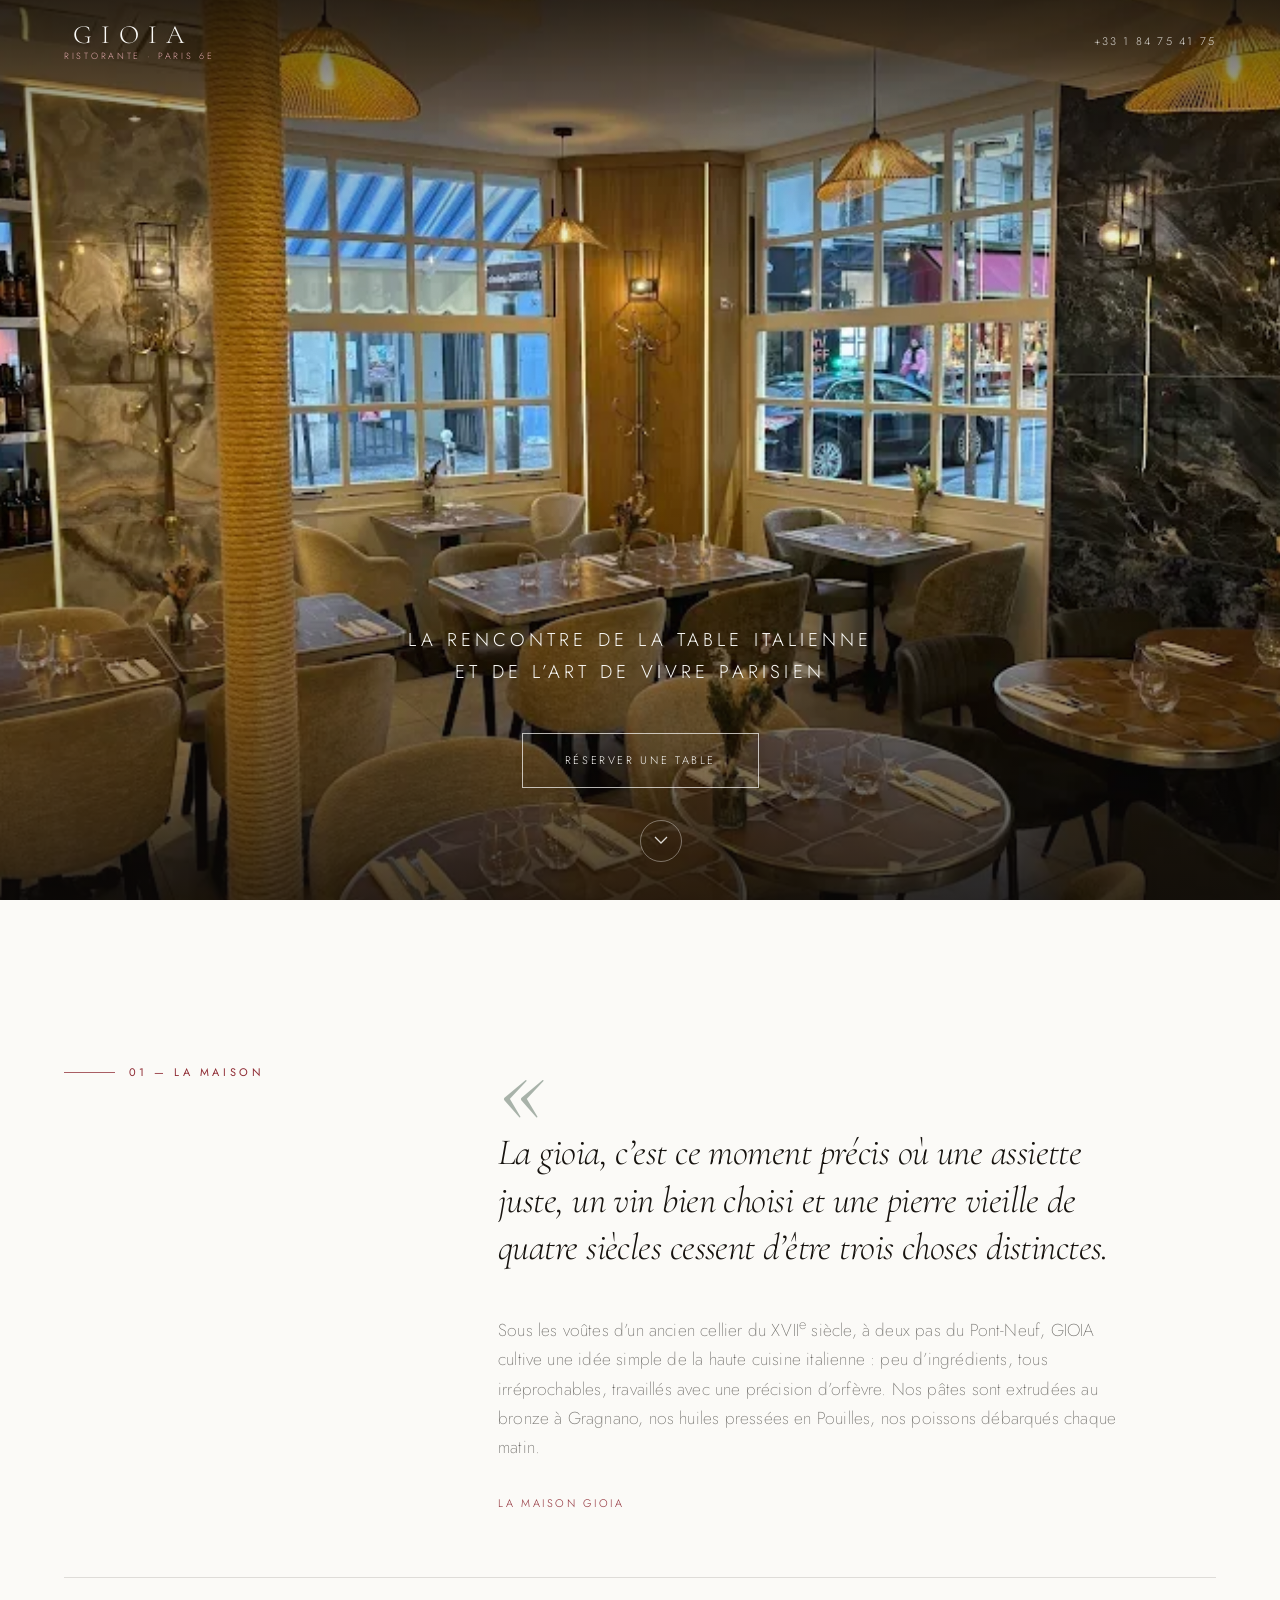
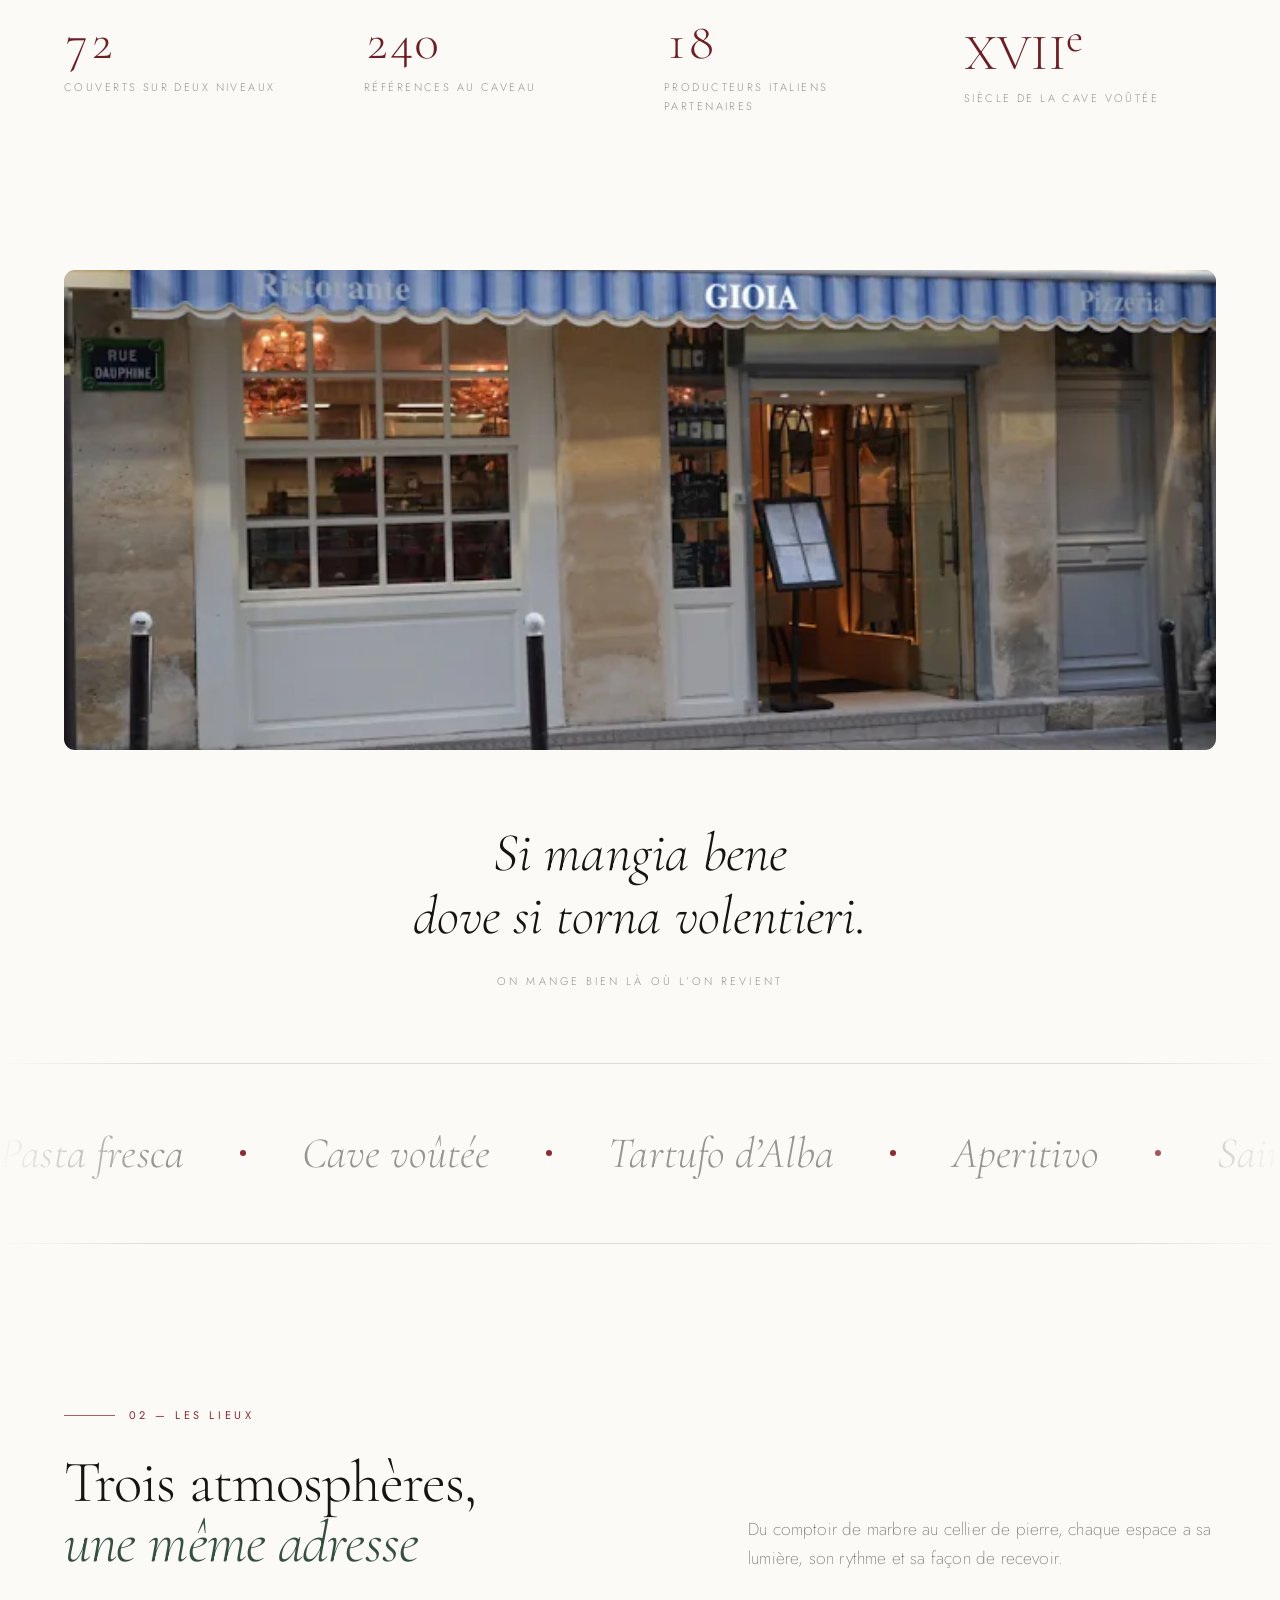
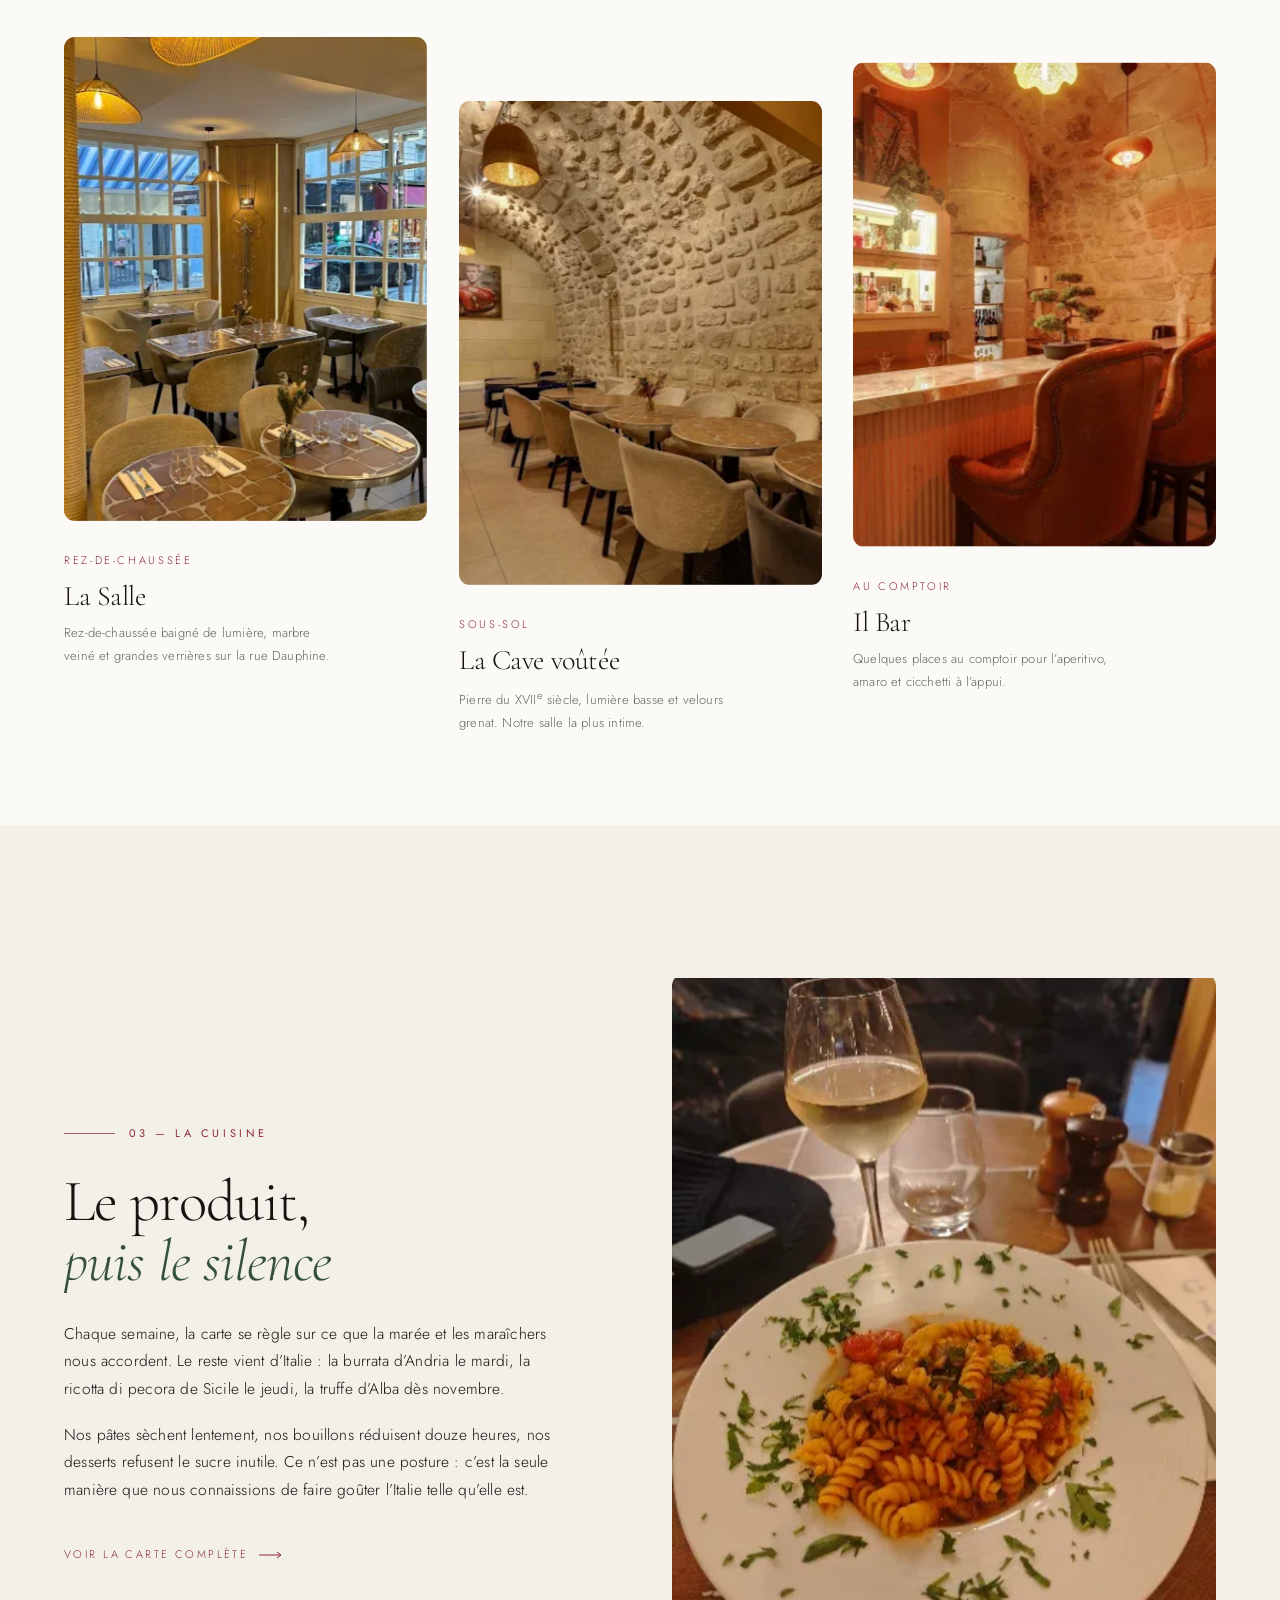
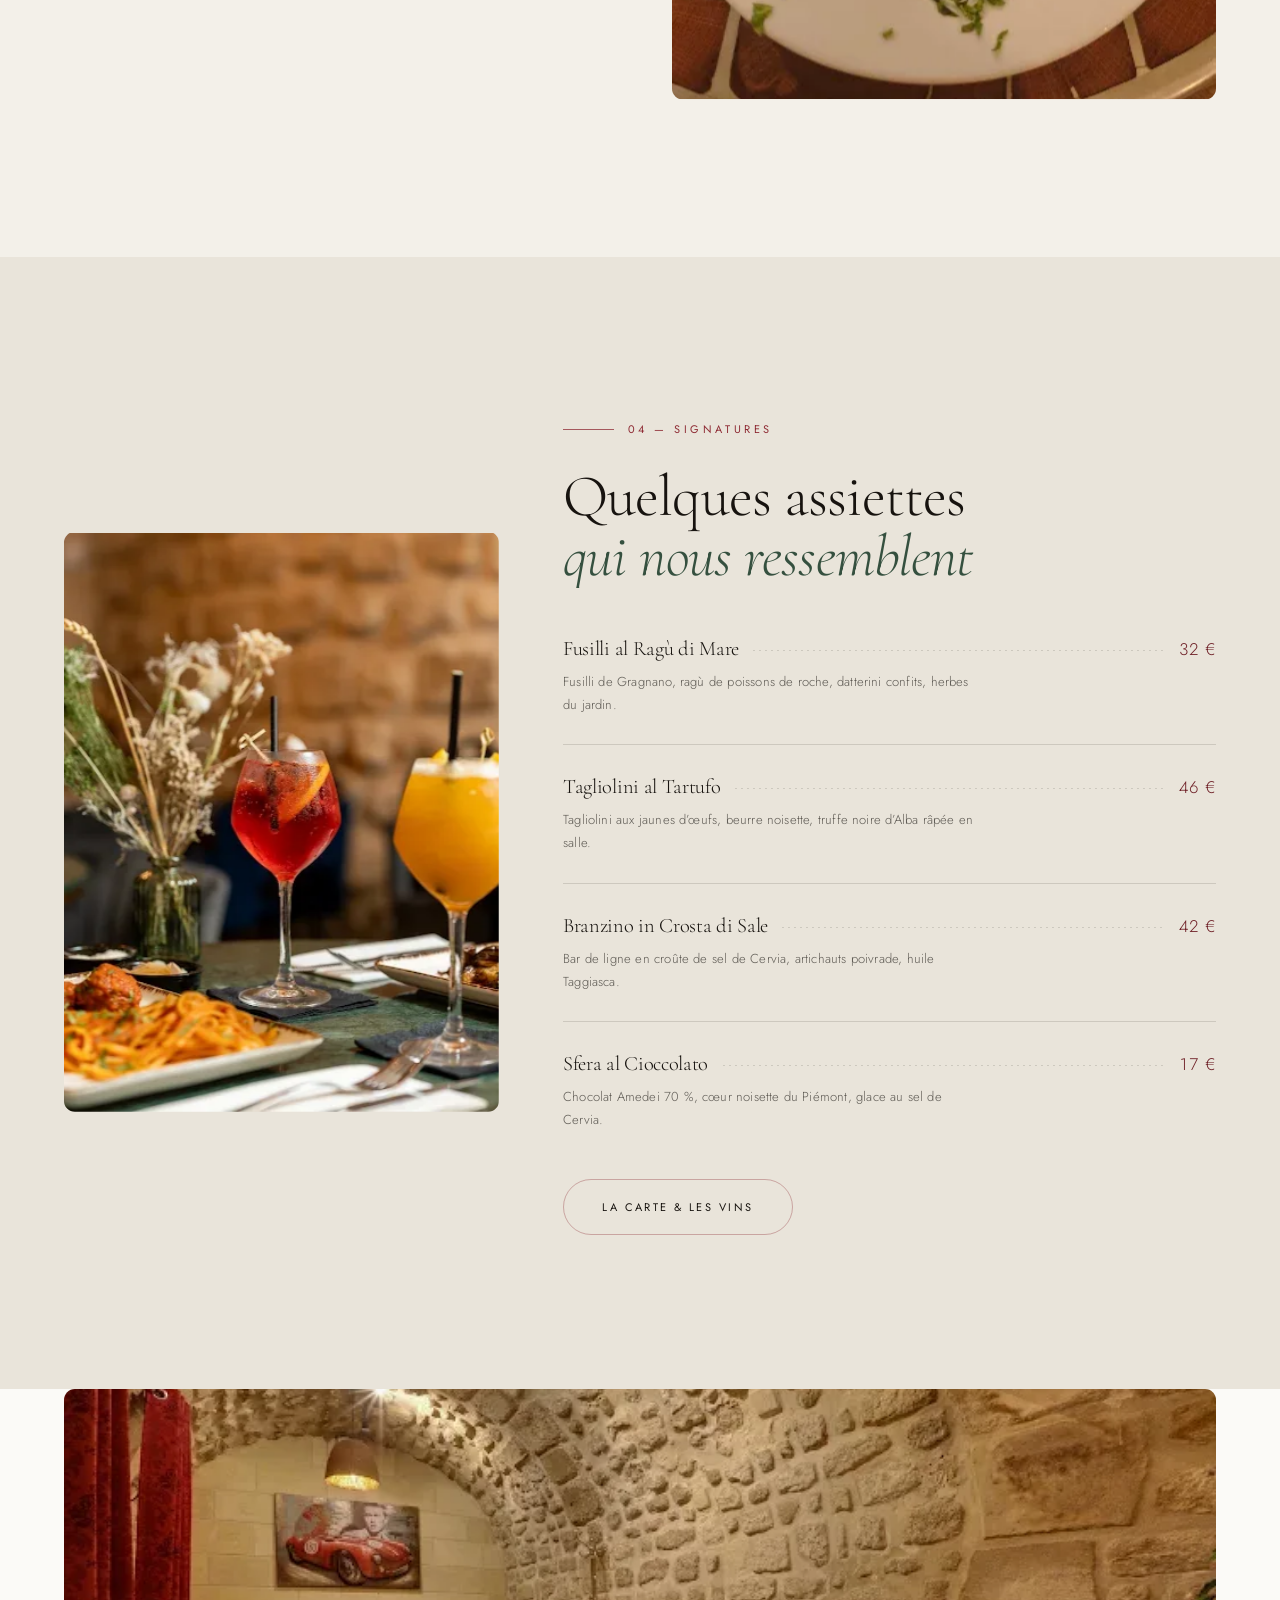
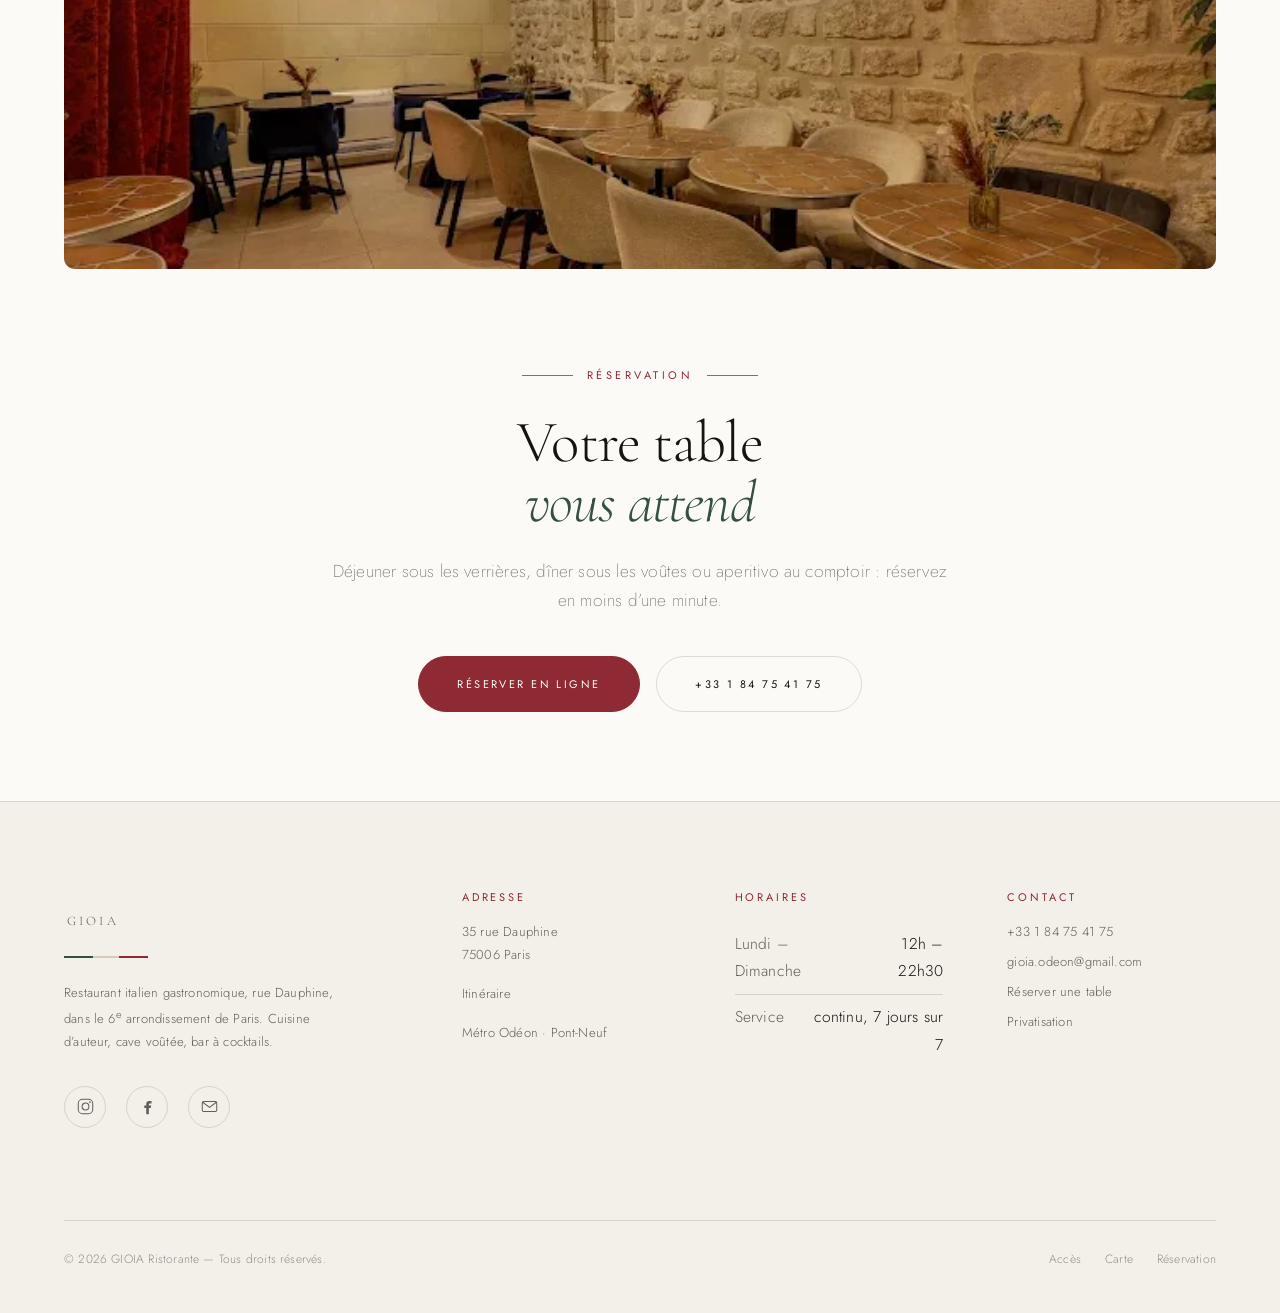
==== site/index.html @ cd2182f9 "Refait le hero de l'accueil sur le modèle de Kinugawa Écran d'accueil plein écran, réduit à quatre é" ====
<!DOCTYPE html>
<html lang="fr">
<head>
<meta charset="utf-8">
<meta name="viewport" content="width=device-width, initial-scale=1">
<title>GIOIA Odéon — Restaurant italien à Paris 6e | 35 rue Dauphine</title>
<meta name="description" content="GIOIA Odéon, table italienne 35 rue Dauphine, Paris 6e. Cuisine d'auteur, cave voûtée, bar à cocktails. Service continu 12h–22h30, 7j/7. Réservation en ligne.">
<meta name="author" content="GIOIA Odéon">
<meta name="robots" content="index, follow, max-image-preview:large, max-snippet:-1">
<meta name="theme-color" content="#FBFAF7">
<link rel="canonical" href="https://gioiaodeon.fr/">

<meta property="og:type" content="restaurant.restaurant">
<meta property="og:site_name" content="GIOIA">
<meta property="og:locale" content="fr_FR">
<meta property="og:title" content="GIOIA Odéon — Restaurant italien à Paris 6e">
<meta property="og:description" content="Cuisine italienne d'auteur, cave voûtée et bar à cocktails, 35 rue Dauphine à Paris. Service continu, 7j/7.">
<meta property="og:url" content="https://gioiaodeon.fr/">
<meta property="og:image" content="https://gioiaodeon.fr/assets/images/og-image.jpg">
<meta property="og:image:alt" content="La salle du restaurant GIOIA à Paris">
<meta name="twitter:card" content="summary_large_image">
<meta name="twitter:title" content="GIOIA Odéon — Restaurant italien à Paris 6e">
<meta name="twitter:description" content="Cuisine italienne d'auteur, cave voûtée et bar à cocktails, 35 rue Dauphine à Paris. Service continu, 7j/7.">
<meta name="twitter:image" content="https://gioiaodeon.fr/assets/images/og-image.jpg">

<link rel="icon" href="favicon.svg" type="image/svg+xml">
<link rel="apple-touch-icon" href="favicon.svg">
<link rel="manifest" href="site.webmanifest">

<link rel="preconnect" href="https://fonts.googleapis.com">
<link rel="preconnect" href="https://fonts.gstatic.com" crossorigin>
<link rel="preload" as="style" href="https://fonts.googleapis.com/css2?family=Cormorant+Garamond:ital,wght@0,300;0,400;0,500;1,300;1,400&family=Jost:wght@200;300;400;500&display=swap">
<link rel="stylesheet" href="https://fonts.googleapis.com/css2?family=Cormorant+Garamond:ital,wght@0,300;0,400;0,500;1,300;1,400&family=Jost:wght@200;300;400;500&display=swap">
<link rel="stylesheet" href="assets/css/style.css">

<script>
(function(){try{if(sessionStorage.getItem('gioia:navigating')==='1'){document.documentElement.classList.add('is-navigating');sessionStorage.removeItem('gioia:navigating');}}catch(e){}})();
</script>

<script type="application/ld+json">
{
  "@context": "https://schema.org",
  "@type": "Restaurant",
  "@id": "https://gioiaodeon.fr/#restaurant",
  "name": "GIOIA Odéon",
  "alternateName": ["GIOIA", "Gioia Paris Odéon"],
  "description": "Restaurant italien situé 35 rue Dauphine, dans le 6e arrondissement de Paris, à deux pas de l'Odéon. Cuisine italienne, cave voûtée et bar à cocktails.",
  "url": "https://gioiaodeon.fr/",
  "image": "https://gioiaodeon.fr/assets/images/og-image.jpg",
  "servesCuisine": ["Italienne", "Gastronomique", "Méditerranéenne"],
  "priceRange": "€€€",
  "currenciesAccepted": "EUR",
  "paymentAccepted": "Carte bancaire, Espèces",
  "telephone": "+33184754175",
  "email": "gioia.odeon@gmail.com",
  "hasMenu": "https://gioiaodeon.fr/la-carte.html",
  "acceptsReservations": "https://gioiaodeon.fr/reservation.html",
  "address": {
    "@type": "PostalAddress",
    "streetAddress": "35 rue Dauphine",
    "addressLocality": "Paris",
    "postalCode": "75006",
    "addressRegion": "Île-de-France",
    "addressCountry": "FR"
  },
  "geo": { "@type": "GeoCoordinates", "latitude": 48.8543, "longitude": 2.3385 },
  "openingHoursSpecification": [
    { "@type": "OpeningHoursSpecification",
      "dayOfWeek": ["Monday","Tuesday","Wednesday","Thursday","Friday","Saturday","Sunday"],
      "opens": "12:00", "closes": "22:30" }
  ],
  "potentialAction": {
    "@type": "ReserveAction",
    "target": {
      "@type": "EntryPoint",
      "urlTemplate": "https://gioiaodeon.fr/reservation.html",
      "inLanguage": "fr-FR",
      "actionPlatform": ["http://schema.org/DesktopWebPlatform", "http://schema.org/MobileWebPlatform"]
    },
    "result": { "@type": "FoodEstablishmentReservation", "name": "Réserver une table chez GIOIA" }
  },
  "sameAs": [
    "https://www.instagram.com/gioia.odeon/",
    "https://www.facebook.com/p/Gioia-Paris-Od%C3%A9on-61570011088949/",
    "https://www.thefork.fr/restaurant/gioia-r831587"
  ]
}
</script>
<script type="application/ld+json">
{
  "@context": "https://schema.org",
  "@type": "WebSite",
  "name": "GIOIA Odéon",
  "url": "https://gioiaodeon.fr/",
  "inLanguage": "fr-FR",
  "publisher": { "@id": "https://gioiaodeon.fr/#restaurant" }
}
</script>
</head>
<body class="home">
<a class="skip-link" href="#main">Aller au contenu principal</a>

<div class="curtain" aria-hidden="true"><span></span><span></span><span></span><span></span></div>

<div class="preloader" role="status" aria-live="polite">
  <div class="preloader__inner">
    <p class="preloader__mark">GIOIA</p>
    <p class="preloader__sub">Ristorante · Paris</p>
    <div class="preloader__bar"><span></span></div>
    <p class="preloader__count">000</p>
  </div>
</div>

<header class="site-header">
  <div class="container site-header__inner">
    <a class="brand" href="index.html" aria-label="GIOIA, retour à l'accueil">
      <span class="brand__name">GIOIA</span>
      <span class="brand__tag">Ristorante · Paris 6e</span>
    </a>

    <nav class="nav" aria-label="Navigation principale">
      <ul class="nav__list">
        <li><a class="nav__link" href="index.html" aria-current="page">Accueil</a></li>
        <li><a class="nav__link" href="la-carte.html">La Carte</a></li>
        <li><a class="nav__link" href="le-lieu.html">Le Lieu</a></li>
        <li><a class="nav__link" href="reservation.html">Réserver</a></li>
      </ul>
    </nav>

    <div class="header-actions">
      <a class="header-aside" href="tel:+33184754175">+33 1 84 75 41 75</a>
      <a class="btn btn--gold" href="reservation.html" data-magnetic="0.2">Réserver une table</a>
      <button class="burger" type="button" aria-expanded="false" aria-controls="mobile-menu" aria-label="Ouvrir le menu">
        <span></span><span></span><span></span>
      </button>
    </div>
  </div>
</header>

<div class="mobile-menu" id="mobile-menu" aria-hidden="true">
  <div class="container">
    <ul class="mobile-menu__list">
      <li><a class="mobile-menu__link" href="index.html" aria-current="page">Accueil</a></li>
      <li><a class="mobile-menu__link" href="la-carte.html">La Carte</a></li>
      <li><a class="mobile-menu__link" href="le-lieu.html">Le Lieu</a></li>
      <li><a class="mobile-menu__link" href="reservation.html">Réserver</a></li>
    </ul>
    <div class="mobile-menu__meta">
      <span>35 rue Dauphine, 75006 Paris</span>
      <a href="tel:+33184754175">+33 1 84 75 41 75</a>
      <span>7 jours sur 7 · 12h – 22h30</span>
    </div>
  </div>
</div>

<main id="main">

  <!-- ============================== HERO ============================== -->
  <section class="hero" aria-label="Présentation">

    <div class="hero__stage" aria-hidden="true">
      <div class="hero__slide is-active">
        <img src="assets/images/salle.webp" alt="" width="680" height="510" fetchpriority="high" decoding="async">
      </div>
      <div class="hero__slide">
        <img src="assets/images/cave-voutee.webp" alt="" width="680" height="453" loading="lazy" decoding="async">
      </div>
      <div class="hero__slide">
        <img src="assets/images/bar.webp" alt="" width="680" height="453" loading="lazy" decoding="async">
      </div>
      <div class="hero__slide">
        <img src="assets/images/facade-nuit.webp" alt="" width="680" height="453" loading="lazy" decoding="async">
      </div>
      <div class="hero__slide">
        <img src="assets/images/aperitivo.webp" alt="" width="408" height="510" loading="lazy" decoding="async">
      </div>
    </div>

    <!-- Emblème des trois marbres : il paraît le temps du changement de plan,
         de sorte que la transition porte la marque plutôt que de la subir. -->
    <span class="hero__emblem" aria-hidden="true">
      <svg width="62" height="62" viewBox="0 0 64 64" fill="none">
        <circle cx="32" cy="32" r="30" stroke="rgba(251,250,247,.30)" stroke-width="1"/>
        <circle cx="32" cy="32" r="22" stroke="rgba(251,250,247,.18)" stroke-width="1"/>
        <path d="M32 2A30 30 0 0 1 57.98 47" stroke="#6E9B7E" stroke-width="2"/>
        <path d="M57.98 47A30 30 0 0 1 6.02 47" stroke="#FBFAF7" stroke-width="2"/>
        <path d="M6.02 47A30 30 0 0 1 32 2" stroke="#C8677B" stroke-width="2"/>
      </svg>
    </span>

    <div class="hero__inner">
      <h1 class="hero__claim" data-reveal="up">
        <span class="visually-hidden">GIOIA Odéon, restaurant italien, 35 rue Dauphine, Paris 6e. </span>
        La rencontre de la table italienne<br>et de l’art de vivre parisien
      </h1>
      <a class="hero__cta" href="reservation.html" data-reveal="up" style="--reveal-delay:260ms">
        Réserver une table
      </a>
    </div>

    <a class="hero__cue" href="#manifeste" aria-label="Faire défiler vers la suite">
      <svg width="14" height="9" viewBox="0 0 14 9" fill="none" aria-hidden="true">
        <path d="M1 1l6 6 6-6" stroke="currentColor" stroke-width="1.3"/>
      </svg>
    </a>

  </section>

  <!-- ============================ MANIFESTE =========================== -->
  <section class="section" id="manifeste" aria-labelledby="manifeste-title">
    <div class="container">
      <div class="manifesto">
        <div data-reveal="up">
          <p class="eyebrow">01 — La maison</p>
          <span class="rule-v" style="margin-inline:0"></span>
        </div>

        <div data-reveal-group="120">
          <h2 id="manifeste-title" class="manifesto__quote" data-reveal="up">
            <span class="quote-mark" aria-hidden="true">«</span>
            La gioia, c’est ce moment précis où une assiette juste, un vin bien choisi
            et une pierre vieille de quatre siècles cessent d’être trois choses distinctes.
          </h2>
          <p class="lead" data-reveal="up" style="margin-top:2.5rem">
            Sous les voûtes d’un ancien cellier du XVII<sup>e</sup> siècle, à deux pas du Pont-Neuf,
            GIOIA cultive une idée simple de la haute cuisine italienne : peu d’ingrédients,
            tous irréprochables, travaillés avec une précision d’orfèvre. Nos pâtes sont
            extrudées au bronze à Gragnano, nos huiles pressées en Pouilles, nos poissons
            débarqués chaque matin.
          </p>
          <p class="manifesto__sign" data-reveal="up">La maison Gioia</p>
        </div>
      </div>

      <!-- Chiffres indicatifs : à confirmer par le restaurant avant mise en ligne. -->
      <div class="stats" data-reveal-group="90">
        <div class="stat" data-reveal="up">
          <div class="stat__value"><span data-count="72" data-count-suffix="">0</span></div>
          <p class="stat__label">Couverts sur deux niveaux</p>
        </div>
        <div class="stat" data-reveal="up">
          <div class="stat__value"><span data-count="240" data-count-suffix="">0</span></div>
          <p class="stat__label">Références au caveau</p>
        </div>
        <div class="stat" data-reveal="up">
          <div class="stat__value"><span data-count="18" data-count-suffix="">0</span></div>
          <p class="stat__label">Producteurs italiens partenaires</p>
        </div>
        <div class="stat" data-reveal="up">
          <div class="stat__value">XVII<sup>e</sup></div>
          <p class="stat__label">Siècle de la cave voûtée</p>
        </div>
      </div>
    </div>
  </section>

  <!-- ============================== BANDE ============================= -->
  <section class="band" aria-label="La maison en une phrase">
    <div class="photo-band" data-reveal="mask">
      <div class="frame" data-caption="facade.webp">
        <img src="assets/images/facade.webp" alt="La façade de GIOIA Odéon, 35 rue Dauphine, et son store bleu et blanc" width="680" height="453" loading="lazy" decoding="async">
      </div>
    </div>
    <div class="container band__inner" data-reveal="up">
      <p class="band__line">Si mangia bene<br>dove si torna volentieri.</p>
      <p class="band__source">On mange bien là où l’on revient</p>
    </div>
  </section>

  <!-- ============================ BANDEAU ============================= -->
  <div class="marquee" aria-hidden="true">
    <div class="marquee__track">
      <span class="marquee__item">Pasta fresca</span>
      <span class="marquee__item">Cave voûtée</span>
      <span class="marquee__item">Tartufo d’Alba</span>
      <span class="marquee__item">Aperitivo</span>
      <span class="marquee__item">Saint-Germain-des-Prés</span>
      <span class="marquee__item">Vini naturali</span>
    </div>
  </div>

  <!-- ============================= ESPACES ============================ -->
  <section class="section" aria-labelledby="espaces-title">
    <div class="container">
      <div class="section-head section-head--split">
        <div data-reveal="up">
          <p class="eyebrow">02 — Les lieux</p>
          <h2 id="espaces-title">Trois atmosphères,<br><span class="display-italic">une même adresse</span></h2>
        </div>
        <p class="lead" data-reveal="up" style="--reveal-delay:140ms">
          Du comptoir de marbre au cellier de pierre, chaque espace a sa lumière,
          son rythme et sa façon de recevoir.
        </p>
      </div>

      <div class="cards cards--staggered" data-reveal-group="140">
        <a class="card" href="le-lieu.html#la-salle" data-reveal="zoom">
          <div class="frame frame--hoverable" data-caption="salle.webp">
            <img src="assets/images/salle.webp" alt="Salle principale de GIOIA avec tables rondes, marbre noir et suspensions en rotin" width="680" height="510" loading="lazy" decoding="async">
          </div>
          <div class="card__body">
            <span class="card__index">Rez-de-chaussée</span>
            <h3 class="card__title">La Salle</h3>
            <p class="card__text">Rez-de-chaussée baigné de lumière, marbre veiné et grandes verrières sur la rue Dauphine.</p>
          </div>
        </a>

        <a class="card" href="le-lieu.html#la-cave" data-reveal="zoom">
          <div class="frame frame--hoverable" data-caption="cave-voutee.webp">
            <img src="assets/images/cave-voutee.webp" alt="La cave voûtée en pierre de taille de GIOIA, tables dressées sous les arches" width="680" height="453" loading="lazy" decoding="async">
          </div>
          <div class="card__body">
            <span class="card__index">Sous-sol</span>
            <h3 class="card__title">La Cave voûtée</h3>
            <p class="card__text">Pierre du XVII<sup>e</sup> siècle, lumière basse et velours grenat. Notre salle la plus intime.</p>
          </div>
        </a>

        <a class="card" href="le-lieu.html#il-bar" data-reveal="zoom">
          <div class="frame frame--hoverable" data-caption="bar.webp">
            <img src="assets/images/bar.webp" alt="Le bar de GIOIA, comptoir de marbre et tabourets en cuir cognac sous les voûtes" width="680" height="453" loading="lazy" decoding="async">
          </div>
          <div class="card__body">
            <span class="card__index">Au comptoir</span>
            <h3 class="card__title">Il Bar</h3>
            <p class="card__text">Quelques places au comptoir pour l’aperitivo, amaro et cicchetti à l’appui.</p>
          </div>
        </a>
      </div>
    </div>
  </section>

  <!-- ============================= CUISINE ============================ -->
  <section class="section bg-ink-2" aria-labelledby="cuisine-title">
    <div class="container">
      <div class="split split--reverse">
        <div class="split__media" data-reveal="mask">
          <div class="frame frame--ratio-3-4 frame--hoverable" data-caption="fusilli.webp" data-parallax="0.08">
            <img src="assets/images/fusilli.webp" alt="Fusilli de Gragnano au ragù de poissons de roche, servis avec un verre de vin blanc" width="382" height="510" loading="lazy" decoding="async">
          </div>
        </div>

        <div class="split__body" data-reveal-group="110">
          <p class="eyebrow" data-reveal="up">03 — La cuisine</p>
          <h2 id="cuisine-title" data-reveal="up">Le produit,<br><span class="display-italic">puis le silence</span></h2>
          <p data-reveal="up">
            Chaque semaine, la carte se règle sur ce que la marée et les maraîchers nous
            accordent. Le reste vient d’Italie : la burrata d’Andria le mardi, la ricotta
            di pecora de Sicile le jeudi, la truffe d’Alba dès novembre.
          </p>
          <p data-reveal="up">
            Nos pâtes sèchent lentement, nos bouillons réduisent douze heures, nos desserts
            refusent le sucre inutile. Ce n’est pas une posture : c’est la seule manière
            que nous connaissions de faire goûter l’Italie telle qu’elle est.
          </p>
          <div style="margin-top:2.25rem" data-reveal="up">
            <a class="link-arrow" href="la-carte.html">
              Voir la carte complète
              <svg width="24" height="8" viewBox="0 0 24 8" aria-hidden="true"><path d="M0 4h22M18 1l4 3-4 3" fill="none" stroke="currentColor" stroke-width="1"/></svg>
            </a>
          </div>
        </div>
      </div>
    </div>
  </section>

  <!-- ========================= SIGNATURES ============================= -->
  <section class="section bg-ink-3" aria-labelledby="signatures-title">
    <div class="container">
      <div class="signature">
        <div class="signature__media" data-reveal="mask">
          <div class="frame frame--ratio-3-4 frame--hoverable" data-caption="aperitivo.webp" data-parallax="0.05">
            <img src="assets/images/aperitivo.webp" alt="Deux cocktails et une assiette de pâtes sur une table de GIOIA Odéon" width="408" height="510" loading="lazy" decoding="async">
          </div>
        </div>

        <div data-reveal-group="80">
          <p class="eyebrow" data-reveal="up">04 — Signatures</p>
          <h2 id="signatures-title" data-reveal="up" style="margin-bottom:clamp(2rem,4vw,3rem)">
            Quelques assiettes<br><span class="display-italic">qui nous ressemblent</span>
          </h2>

          <div class="signature__list">
            <article class="menu-item" data-reveal="up">
              <div class="menu-item__head">
                <h3 class="menu-item__name">Fusilli al Ragù di Mare</h3>
                <span class="menu-item__leader" aria-hidden="true"></span>
                <span class="menu-item__price">32 €</span>
              </div>
              <p class="menu-item__desc">Fusilli de Gragnano, ragù de poissons de roche, datterini confits, herbes du jardin.</p>
            </article>

            <article class="menu-item" data-reveal="up">
              <div class="menu-item__head">
                <h3 class="menu-item__name">Tagliolini al Tartufo</h3>
                <span class="menu-item__leader" aria-hidden="true"></span>
                <span class="menu-item__price">46 €</span>
              </div>
              <p class="menu-item__desc">Tagliolini aux jaunes d’œufs, beurre noisette, truffe noire d’Alba râpée en salle.</p>
            </article>

            <article class="menu-item" data-reveal="up">
              <div class="menu-item__head">
                <h3 class="menu-item__name">Branzino in Crosta di Sale</h3>
                <span class="menu-item__leader" aria-hidden="true"></span>
                <span class="menu-item__price">42 €</span>
              </div>
              <p class="menu-item__desc">Bar de ligne en croûte de sel de Cervia, artichauts poivrade, huile Taggiasca.</p>
            </article>

            <article class="menu-item" data-reveal="up">
              <div class="menu-item__head">
                <h3 class="menu-item__name">Sfera al Cioccolato</h3>
                <span class="menu-item__leader" aria-hidden="true"></span>
                <span class="menu-item__price">17 €</span>
              </div>
              <p class="menu-item__desc">Chocolat Amedei 70 %, cœur noisette du Piémont, glace au sel de Cervia.</p>
            </article>
          </div>

          <div style="margin-top:clamp(2rem,4vw,3rem)" data-reveal="up">
            <a class="btn" href="la-carte.html" data-magnetic="0.2">La carte &amp; les vins</a>
          </div>
        </div>
      </div>
    </div>
  </section>

  <!-- ============================ APPEL =============================== -->
  <section class="cta-band" aria-labelledby="cta-title">
    <div class="photo-band" data-reveal="mask">
      <div class="frame" data-caption="cave-voutee.webp">
        <img src="assets/images/cave-voutee.webp" alt="Les tables dressées sous les voûtes de pierre de GIOIA Odéon" width="680" height="453" loading="lazy" decoding="async">
      </div>
    </div>
    <div class="container cta-band__inner" data-reveal-group="110">
      <p class="eyebrow eyebrow--center" data-reveal="up">Réservation</p>
      <h2 id="cta-title" data-reveal="up">Votre table<br><span class="display-italic">vous attend</span></h2>
      <p class="lead" style="margin-inline:auto" data-reveal="up">
        Déjeuner sous les verrières, dîner sous les voûtes ou aperitivo au comptoir :
        réservez en moins d’une minute.
      </p>
      <div class="btn-group" style="justify-content:center;margin-top:2.5rem" data-reveal="up">
        <a class="btn btn--gold" href="reservation.html" data-magnetic="0.22">Réserver en ligne</a>
        <a class="btn btn--ghost" href="tel:+33184754175" data-magnetic="0.18">+33 1 84 75 41 75</a>
      </div>
    </div>
  </section>

</main>

<footer class="site-footer">
  <div class="container">
    <div class="footer-top">
      <div class="footer-brand">
        <p class="footer-brand__name">GIOIA</p>
        <div class="rule-tricolore" aria-hidden="true"></div>
        <p>Restaurant italien gastronomique, rue Dauphine, dans le 6<sup>e</sup> arrondissement de Paris. Cuisine d’auteur, cave voûtée, bar à cocktails.</p>
        <ul class="footer-social">
          <li><a href="https://www.instagram.com/gioia.odeon/" aria-label="Instagram" rel="noopener noreferrer" target="_blank">
            <svg width="17" height="17" viewBox="0 0 20 20" aria-hidden="true"><rect x="1.5" y="1.5" width="17" height="17" rx="5" fill="none" stroke="currentColor" stroke-width="1.2"/><circle cx="10" cy="10" r="4" fill="none" stroke="currentColor" stroke-width="1.2"/><circle cx="15.2" cy="4.8" r="1" fill="currentColor"/></svg>
          </a></li>
          <li><a href="https://www.facebook.com/p/Gioia-Paris-Od%C3%A9on-61570011088949/" aria-label="Facebook" rel="noopener noreferrer" target="_blank">
            <svg width="17" height="17" viewBox="0 0 20 20" aria-hidden="true"><path d="M12.5 6.5h2.2V3.6h-2.6c-2.3 0-3.6 1.4-3.6 3.7v1.5H6.2v3h2.3V19h3.1v-7.2h2.3l.4-3h-2.7V7.6c0-.8.3-1.1.9-1.1z" fill="currentColor"/></svg>
          </a></li>
          <li><a href="mailto:gioia.odeon@gmail.com" aria-label="Nous écrire">
            <svg width="17" height="17" viewBox="0 0 20 20" aria-hidden="true"><rect x="1.5" y="4" width="17" height="12" rx="1.5" fill="none" stroke="currentColor" stroke-width="1.2"/><path d="M2 5l8 6 8-6" fill="none" stroke="currentColor" stroke-width="1.2"/></svg>
          </a></li>
        </ul>
      </div>

      <div class="info-block">
        <h3>Adresse</h3>
        <p>35 rue Dauphine<br>75006 Paris</p>
        <p><a class="link-line" href="https://maps.google.com/?q=35+rue+Dauphine+75006+Paris" rel="noopener noreferrer" target="_blank">Itinéraire</a></p>
        <p>Métro Odéon · Pont-Neuf</p>
      </div>

      <div class="info-block">
        <h3>Horaires</h3>
        <dl style="margin:0">
          <div class="hours-row"><dt>Lundi – Dimanche</dt><dd>12h – 22h30</dd></div>
          <div class="hours-row"><dt>Service</dt><dd>continu, 7 jours sur 7</dd></div>
        </dl>
      </div>

      <div class="info-block">
        <h3>Contact</h3>
        <ul>
          <li><a class="link-line" href="tel:+33184754175">+33 1 84 75 41 75</a></li>
          <li><a class="link-line" href="mailto:gioia.odeon@gmail.com">gioia.odeon@gmail.com</a></li>
          <li><a class="link-line" href="reservation.html">Réserver une table</a></li>
          <li><a class="link-line" href="le-lieu.html#privatisation">Privatisation</a></li>
        </ul>
      </div>
    </div>

    <div class="footer-bottom">
      <p>© <span data-year>2026</span> GIOIA Ristorante — Tous droits réservés.</p>
      <ul>
        <li><a href="le-lieu.html#acces">Accès</a></li>
        <li><a href="la-carte.html">Carte</a></li>
        <li><a href="reservation.html">Réservation</a></li>
      </ul>
    </div>
  </div>
</footer>

<script src="assets/js/main.js" defer></script>
</body>
</html>
---- site/assets/css/style.css ----
/* ==========================================================================
   GIOIA — Ristorante · Paris 6e
   Design system & feuille de style principale
   --------------------------------------------------------------------------
   Sommaire
   01. Tokens & reset
   02. Typographie
   03. Utilitaires & layout
   04. Boutons & liens
   05. Préchargeur & transitions de page
   06. En-tête & navigation
   07. Cadres photo (avec placeholder élégant)
   08. Hero
   09. Sections communes
   10. La carte
   11. Galerie & lightbox
   12. Réservation
   13. Pied de page
   14. Animations & révélations au scroll
   15. Responsive
   ========================================================================== */

/* ========================= 01. TOKENS & RESET ============================ */

:root {
  /* Palette — marbre polychrome florentin : le bianco di Carrara des façades
     toscanes, le verde di Prato de leurs bandes, le rosso di Maremma de leurs
     rosaces. Trois pierres, pas un drapeau. */
  --carrara:      #FBFAF7;   /* blanc chaud — fond principal */
  --carrara-2:    #F3F0E9;   /* surface alternée */
  --carrara-3:    #E9E4DA;   /* surface appuyée */
  --marmo-mezzo:  #D5CBB8;   /* bande centrale du filet, lisible sur le papier */
  --inchiostro:   #17130F;   /* encre — texte */
  --notte:        #14100C;   /* rideaux, visionneuse, voiles photographiques */

  --rosso:        #8E2A33;   /* rosso di Maremma — accent principal */
  --rosso-scuro:  #6E1F26;   /* prix, chiffres, italiques appuyées */
  --rosso-chiaro: #E3A9AD;   /* version lisible sur photographie sombre */
  --verde:        #35503F;   /* verde di Prato — titres en italique */
  --terracotta:   #9A4E2E;   /* terre de Sienne — alertes, fermetures */

  /* Alias : toute la suite de la feuille s'appuie sur ces noms. */
  --ink:          var(--carrara);
  --ink-2:        var(--carrara-2);
  --ink-3:        var(--carrara-3);
  --stone:        var(--inchiostro);
  --stone-2:      #4A423A;
  --gold:         var(--rosso);
  --gold-2:       var(--rosso-scuro);

  --text:         var(--stone);
  --text-muted:   rgba(23, 19, 15, 0.66);
  --text-faint:   rgba(23, 19, 15, 0.44);
  --line:         rgba(23, 19, 15, 0.13);
  --line-strong:  rgba(142, 42, 51, 0.34);

  /* Typographie */
  --font-display: "Cormorant Garamond", "Iowan Old Style", Georgia, "Times New Roman", serif;
  --font-sans:    "Jost", "Helvetica Neue", -apple-system, BlinkMacSystemFont, "Segoe UI", sans-serif;

  --fs-hero:  clamp(3.5rem, 12vw, 11rem);
  --fs-h1:    clamp(2.75rem, 6.5vw, 5.5rem);
  --fs-h2:    clamp(2.1rem, 4.6vw, 4rem);
  --fs-h3:    clamp(1.5rem, 2.4vw, 2.25rem);
  --fs-lead:  clamp(1.05rem, 1.35vw, 1.35rem);
  --fs-body:  clamp(0.975rem, 1.05vw, 1.0625rem);
  --fs-small: 0.8125rem;
  --fs-label: 0.6875rem;

  /* Espacements */
  --gutter:      clamp(1.25rem, 5vw, 5rem);
  --section-y:   clamp(5rem, 12vw, 11rem);
  --maxw:        1600px;
  --maxw-text:   62ch;

  /* Coins des photographies — discret, il adoucit sans faire « vignette ». */
  --radius-photo: clamp(8px, 0.85vw, 14px);

  /* Mouvement */
  --ease:        cubic-bezier(0.22, 1, 0.36, 1);
  --ease-in-out: cubic-bezier(0.65, 0, 0.35, 1);
  --dur:         0.7s;

  --header-h: 88px;
}

*, *::before, *::after { box-sizing: border-box; }

html {
  -webkit-text-size-adjust: 100%;
  scroll-behavior: smooth;
  scroll-padding-top: calc(var(--header-h) + 5.5rem);
}

body {
  margin: 0;
  background: var(--ink);
  color: var(--text);
  font-family: var(--font-sans);
  font-size: var(--fs-body);
  font-weight: 300;
  line-height: 1.75;
  letter-spacing: 0.012em;
  -webkit-font-smoothing: antialiased;
  -moz-osx-font-smoothing: grayscale;
  overflow-x: hidden;
}

body.is-locked { overflow: hidden; }

img, svg, video { display: block; max-width: 100%; }
img { height: auto; }

button, input, select, textarea { font: inherit; color: inherit; }

/* Grain textile discret sur toute la page — signature « haut de gamme » */
body::after {
  content: "";
  position: fixed;
  inset: 0;
  z-index: 9998;
  pointer-events: none;
  opacity: 0.03;
  background-image: url("data:image/svg+xml,%3Csvg xmlns='http://www.w3.org/2000/svg' width='220' height='220'%3E%3Cfilter id='n'%3E%3CfeTurbulence type='fractalNoise' baseFrequency='0.85' numOctaves='3' stitchTiles='stitch'/%3E%3C/filter%3E%3Crect width='100%25' height='100%25' filter='url(%23n)'/%3E%3C/svg%3E");
  mix-blend-mode: multiply;
}

/* ------------------------------------------------------------------------ */
/* Règle du site : hors du hero de l'accueil, on n'écrit jamais par-dessus    */
/* une photographie. Les images sont montrées telles quelles et le texte se   */
/* pose sur le papier, à côté ou en dessous.                                  */
/* Mesuré avant de trancher : sur ces images, l'encre tombe à 0,20–0,47 de    */
/* luminance de fond, et le blanc à 1,6:1 de contraste dans le pire cas —     */
/* une lampe ou un reflet derrière une lettre. Aucun des deux ne tenait.      */
/* Le hero de l'accueil est l'exception assumée : texte clair sur image, donc */
/* voile en haut et en bas (voir section 08).                                 */
/* ------------------------------------------------------------------------ */

/* Sur l'accueil, l'en-tête se pose sur le hero plein écran : il passe au clair
   et se réduit au nom et au téléphone. La navigation revient dès qu'on défile
   — elle reste dans le balisage, donc lisible par les moteurs. */
body.home .site-header:not(.is-stuck) {
  --stone:       var(--carrara);
  --text:        var(--carrara);
  --text-muted:  rgba(251, 250, 247, 0.84);
  --text-faint:  rgba(251, 250, 247, 0.62);
  --line:        rgba(251, 250, 247, 0.26);
  --line-strong: rgba(251, 250, 247, 0.46);
  --gold:        var(--rosso-chiaro);
  color: var(--text);
}
body.home .site-header:not(.is-stuck) .nav,
body.home .site-header:not(.is-stuck) .header-actions .btn { display: none; }

.header-aside {
  display: none;
  font-size: var(--fs-label);
  letter-spacing: 0.2em;
  color: var(--text-muted);
  text-decoration: none;
  white-space: nowrap;
  transition: color 0.4s var(--ease);
}
.header-aside:hover { color: var(--stone); }
body.home .site-header:not(.is-stuck) .header-aside { display: inline-block; }
@media (max-width: 640px) { .header-aside { display: none !important; } }

/* La visionneuse reste le seul espace sombre du site : on y regarde une
   photographie, le noir est là pour l'isoler. */
.lightbox {
  --stone:        var(--carrara);
  --text:         var(--carrara);
  --text-muted:   rgba(251, 250, 247, 0.74);
  --line:         rgba(251, 250, 247, 0.20);
  --gold:         var(--rosso-chiaro);
  color: var(--text);
}

::selection { background: var(--gold); color: var(--ink); }

:focus-visible {
  outline: 2px solid var(--gold-2);
  outline-offset: 3px;
  border-radius: 2px;
}

/* Barre de défilement */
::-webkit-scrollbar { width: 9px; }
::-webkit-scrollbar-track { background: var(--ink); }
::-webkit-scrollbar-thumb { background: rgba(142,42,51,.32); }
::-webkit-scrollbar-thumb:hover { background: rgba(142,42,51,.55); }

.skip-link {
  position: absolute;
  left: 50%;
  top: 0;
  transform: translate(-50%, -120%);
  z-index: 10000;
  background: var(--gold);
  color: var(--ink);
  padding: 0.75rem 1.5rem;
  font-size: var(--fs-small);
  letter-spacing: 0.16em;
  text-transform: uppercase;
  text-decoration: none;
  transition: transform 0.3s var(--ease);
}
.skip-link:focus { transform: translate(-50%, 0); }

/* ============================ 02. TYPOGRAPHIE ============================ */

h1, h2, h3, h4 {
  font-family: var(--font-display);
  font-weight: 300;
  line-height: 1.02;
  letter-spacing: -0.015em;
  margin: 0;
  text-wrap: balance;
}

h1 { font-size: var(--fs-h1); }
h2 { font-size: var(--fs-h2); }
h3 { font-size: var(--fs-h3); line-height: 1.15; }

p { margin: 0 0 1.25em; }
p:last-child { margin-bottom: 0; }

.display-italic { font-style: italic; color: var(--verde); }

.lead {
  font-size: var(--fs-lead);
  line-height: 1.7;
  color: var(--text-muted);
  font-weight: 200;
  max-width: var(--maxw-text);
}

.eyebrow {
  display: inline-flex;
  align-items: center;
  gap: 0.85rem;
  font-size: var(--fs-label);
  font-weight: 400;
  letter-spacing: 0.32em;
  text-transform: uppercase;
  color: var(--gold);
  margin: 0 0 1.75rem;
}
.eyebrow::before {
  content: "";
  width: clamp(24px, 4vw, 56px);
  height: 1px;
  background: currentColor;
  opacity: 0.75;
}
/* Variante dont le filet devient les trois marbres. À réserver aux ouvertures
   de page : c'est la signature, elle perd sa force si on la répète. */
.eyebrow--marble::before,
.eyebrow--marble::after {
  height: 2px;
  opacity: 1;
  background: linear-gradient(to right,
    var(--verde) 0 34%, var(--marmo-mezzo) 34% 66%, var(--rosso) 66% 100%);
}

.eyebrow--center { justify-content: center; }
.eyebrow--center::after {
  content: "";
  width: clamp(24px, 4vw, 56px);
  height: 1px;
  background: currentColor;
  opacity: 0.75;
}

.section-index {
  font-family: var(--font-sans);
  font-size: var(--fs-label);
  letter-spacing: 0.28em;
  color: var(--text-faint);
}

/* ====================== 03. UTILITAIRES & LAYOUT ========================= */

.container {
  width: 100%;
  max-width: var(--maxw);
  margin-inline: auto;
  padding-inline: var(--gutter);
}
.container--narrow { max-width: 1080px; }

.section { padding-block: var(--section-y); position: relative; }
.section--tight { padding-block: clamp(3.5rem, 7vw, 6.5rem); }
.section--flush-top { padding-top: 0; }

.section-head {
  display: grid;
  gap: clamp(1.5rem, 4vw, 4rem);
  grid-template-columns: minmax(0, 1fr);
  align-items: end;
  margin-bottom: clamp(2.5rem, 5vw, 4.5rem);
}
@media (min-width: 900px) {
  .section-head--split { grid-template-columns: minmax(0, 1.15fr) minmax(0, 0.85fr); }
}
.section-head--center { text-align: center; justify-items: center; }
.section-head--center .lead { margin-inline: auto; }

.hairline {
  height: 1px;
  background: var(--line);
  border: 0;
  margin: 0;
}

.text-center { text-align: center; }
.visually-hidden {
  position: absolute !important;
  width: 1px; height: 1px;
  padding: 0; margin: -1px;
  overflow: hidden;
  clip: rect(0 0 0 0);
  white-space: nowrap;
  border: 0;
}

.bg-ink-2 { background: var(--ink-2); }
.bg-ink-3 { background: var(--ink-3); }

/* Filets « trois marbres » — verde di Prato, bianco di Carrara,
   rosso di Maremma, dans l'ordre des façades toscanes. */
.rule-v {
  width: 2px;
  height: clamp(56px, 9vw, 120px);
  background: linear-gradient(to bottom,
    var(--verde)     0%,   var(--verde)     34%,
    var(--marmo-mezzo) 34%,  var(--marmo-mezzo) 66%,
    var(--rosso)     66%,  var(--rosso)     100%);
  margin-inline: auto;
}

.rule-tricolore {
  width: 84px;
  height: 2px;
  margin-top: 1.75rem;
  background: linear-gradient(to right,
    var(--verde)     0%,   var(--verde)     34%,
    var(--marmo-mezzo) 34%,  var(--marmo-mezzo) 66%,
    var(--rosso)     66%,  var(--rosso)     100%);
}

/* ========================= 04. BOUTONS & LIENS =========================== */

.btn {
  --btn-fg: var(--stone);
  --btn-bd: var(--line-strong);
  position: relative;
  display: inline-flex;
  align-items: center;
  justify-content: center;
  gap: 0.9rem;
  padding: 1.1rem 2.4rem;
  border: 1px solid var(--btn-bd);
  border-radius: 999px;
  background: transparent;
  color: var(--btn-fg);
  font-size: var(--fs-label);
  font-weight: 400;
  letter-spacing: 0.22em;
  text-transform: uppercase;
  text-decoration: none;
  cursor: pointer;
  overflow: hidden;
  isolation: isolate;
  transition: color 0.5s var(--ease), border-color 0.5s var(--ease), transform 0.35s var(--ease);
  will-change: transform;
}
.btn::before {
  content: "";
  position: absolute;
  inset: 0;
  z-index: -1;
  background: var(--rosso);
  transform: scaleY(0);
  transform-origin: bottom;
  transition: transform 0.55s var(--ease);
}
.btn:hover, .btn:focus-visible {
  color: var(--carrara);
  border-color: var(--rosso);
}
.btn:hover::before, .btn:focus-visible::before {
  transform: scaleY(1);
  transform-origin: top;
}
.btn:active { transform: scale(0.98); }

.btn--gold {
  --btn-fg: var(--carrara);
  --btn-bd: var(--rosso);
  background: var(--rosso);
}
.btn--gold::before { background: var(--inchiostro); }
.btn--gold:hover, .btn--gold:focus-visible { color: var(--carrara); border-color: var(--inchiostro); }

.btn--ghost { --btn-bd: var(--line); }

.btn[disabled] { opacity: 0.4; pointer-events: none; }

.btn__arrow { transition: transform 0.45s var(--ease); }
.btn:hover .btn__arrow { transform: translateX(4px); }

.btn-group {
  display: flex;
  flex-wrap: wrap;
  gap: 1rem;
}

/* Lien souligné animé */
.link-line {
  position: relative;
  color: inherit;
  text-decoration: none;
  padding-bottom: 3px;
}
.link-line::after {
  content: "";
  position: absolute;
  left: 0; bottom: 0;
  width: 100%; height: 1px;
  background: currentColor;
  transform: scaleX(0);
  transform-origin: right;
  transition: transform 0.5s var(--ease);
}
.link-line:hover::after, .link-line:focus-visible::after {
  transform: scaleX(1);
  transform-origin: left;
}

.link-arrow {
  display: inline-flex;
  align-items: center;
  gap: 0.7rem;
  font-size: var(--fs-label);
  letter-spacing: 0.22em;
  text-transform: uppercase;
  color: var(--gold);
  text-decoration: none;
}
.link-arrow svg { transition: transform 0.45s var(--ease); }
.link-arrow:hover svg { transform: translateX(5px); }

/* ============ 05. PRÉCHARGEUR & TRANSITIONS DE PAGE ====================== */

.preloader {
  position: fixed;
  inset: 0;
  z-index: 9999;
  display: grid;
  place-items: center;
  background: var(--ink);
  transition: opacity 0.6s var(--ease), visibility 0.6s;
}
.preloader[hidden] { display: none; }
.preloader.is-done {
  opacity: 0;
  visibility: hidden;
  pointer-events: none;
}
.preloader__inner { text-align: center; }
.preloader__mark {
  font-family: var(--font-display);
  font-size: clamp(2.5rem, 7vw, 4.5rem);
  letter-spacing: 0.4em;
  text-indent: 0.4em;
  color: var(--stone);
  opacity: 0;
  animation: fadeUp 1.1s var(--ease) 0.15s forwards;
}
.preloader__sub {
  margin-top: 0.75rem;
  font-size: var(--fs-label);
  letter-spacing: 0.35em;
  text-transform: uppercase;
  color: var(--text-faint);
  opacity: 0;
  animation: fadeUp 1.1s var(--ease) 0.35s forwards;
}
.preloader__bar {
  width: min(240px, 40vw);
  height: 1px;
  margin: 2.25rem auto 0;
  background: var(--line);
  overflow: hidden;
}
.preloader__bar span {
  display: block;
  height: 100%;
  width: 0%;
  background: var(--gold);
  transition: width 0.25s linear;
}
.preloader__count {
  margin-top: 0.9rem;
  font-size: var(--fs-label);
  letter-spacing: 0.24em;
  color: var(--text-faint);
  font-variant-numeric: tabular-nums;
}

/* Rideau de transition entre les pages */
html.is-navigating .curtain span { transform: scaleY(1); transform-origin: top; }

.curtain {
  position: fixed;
  inset: 0;
  z-index: 9990;
  pointer-events: none;
  display: grid;
  grid-template-columns: repeat(4, 1fr);
}
.curtain span {
  background: var(--notte);
  transform: scaleY(0);
  transform-origin: bottom;
}
.curtain.is-in span {
  animation: curtainIn 0.75s var(--ease) forwards;
}
.curtain.is-out span {
  transform: scaleY(1);
  transform-origin: top;
  animation: curtainOut 0.75s var(--ease) forwards;
}
.curtain span:nth-child(1) { animation-delay: 0s; }
.curtain span:nth-child(2) { animation-delay: 0.06s; }
.curtain span:nth-child(3) { animation-delay: 0.12s; }
.curtain span:nth-child(4) { animation-delay: 0.18s; }

@keyframes curtainIn {
  from { transform: scaleY(0); transform-origin: bottom; }
  to   { transform: scaleY(1); transform-origin: bottom; }
}
@keyframes curtainOut {
  from { transform: scaleY(1); transform-origin: top; }
  to   { transform: scaleY(0); transform-origin: top; }
}

/* Curseur sur-mesure (pointeur fin uniquement) */
.cursor {
  position: fixed;
  top: 0; left: 0;
  z-index: 9997;
  width: 34px; height: 34px;
  margin: -17px 0 0 -17px;
  border: 1px solid rgba(142, 42, 51, 0.62);
  border-radius: 50%;
  pointer-events: none;
  opacity: 0;
  transition: opacity 0.3s, width 0.35s var(--ease), height 0.35s var(--ease),
              margin 0.35s var(--ease), background-color 0.35s var(--ease),
              border-color 0.35s var(--ease);
}
.cursor.is-active { opacity: 1; }
.cursor.is-hover {
  width: 62px; height: 62px;
  margin: -31px 0 0 -31px;
  background: rgba(142,42,51,.14);
  border-color: var(--rosso);
}
@media (hover: none), (pointer: coarse) { .cursor { display: none; } }

/* ====================== 06. EN-TÊTE & NAVIGATION ========================= */

.site-header {
  position: fixed;
  top: 0; left: 0;
  width: 100%;
  z-index: 900;
  padding-block: 1.4rem;
  transition: transform 0.55s var(--ease), background-color 0.45s var(--ease),
              padding 0.45s var(--ease), backdrop-filter 0.45s var(--ease);
}
.site-header::after {
  content: "";
  position: absolute;
  left: var(--gutter); right: var(--gutter); bottom: 0;
  height: 1px;
  background: var(--line);
  transform: scaleX(0);
  transform-origin: left;
  transition: transform 0.7s var(--ease);
}
.site-header.is-stuck {
  background: rgba(251, 250, 247, 0.88);
  backdrop-filter: blur(14px) saturate(1.2);
  -webkit-backdrop-filter: blur(14px) saturate(1.2);
  padding-block: 0.85rem;
}
.site-header.is-stuck::after { transform: scaleX(1); }
.site-header.is-hidden { transform: translateY(-105%); }

.site-header__inner {
  display: flex;
  align-items: center;
  justify-content: space-between;
  gap: 2rem;
}

.brand {
  display: inline-flex;
  flex-direction: column;
  gap: 0.15rem;
  text-decoration: none;
  color: var(--stone);
  line-height: 1;
}
.brand__name {
  font-family: var(--font-display);
  font-size: 1.65rem;
  letter-spacing: 0.34em;
  text-indent: 0.34em;
  transition: color 0.4s var(--ease);
}
.brand__tag {
  font-size: 0.5625rem;
  letter-spacing: 0.3em;
  text-transform: uppercase;
  color: var(--gold);
}
.brand:hover .brand__name { color: var(--gold-2); }

.nav { display: none; }
@media (min-width: 1000px) { .nav { display: block; } }

.nav__list {
  display: flex;
  align-items: center;
  gap: clamp(1.5rem, 3vw, 3rem);
  list-style: none;
  margin: 0;
  padding: 0;
}
.nav__link {
  position: relative;
  font-size: var(--fs-label);
  letter-spacing: 0.22em;
  text-transform: uppercase;
  color: var(--text-muted);
  text-decoration: none;
  padding-block: 0.4rem;
  transition: color 0.4s var(--ease);
}
.nav__link::after {
  content: "";
  position: absolute;
  left: 0; bottom: 0;
  width: 100%; height: 1px;
  background: var(--gold);
  transform: scaleX(0);
  transform-origin: right;
  transition: transform 0.5s var(--ease);
}
.nav__link:hover, .nav__link:focus-visible { color: var(--stone); }
.nav__link:hover::after { transform: scaleX(1); transform-origin: left; }
.nav__link[aria-current="page"] { color: var(--gold); }
.nav__link[aria-current="page"]::after { transform: scaleX(1); }

.header-actions { display: flex; align-items: center; gap: 1rem; }
.header-actions .btn { padding: 0.85rem 1.75rem; }
@media (max-width: 999px) { .header-actions .btn { display: none; } }

/* Bouton menu (mobile) */
.burger {
  --burger-size: 44px;
  width: var(--burger-size);
  height: var(--burger-size);
  display: grid;
  place-content: center;
  gap: 6px;
  background: none;
  border: 0;
  cursor: pointer;
  padding: 0;
}
@media (min-width: 1000px) { .burger { display: none; } }
.burger span {
  display: block;
  width: 26px; height: 1px;
  background: var(--stone);
  transition: transform 0.45s var(--ease), opacity 0.3s var(--ease), width 0.45s var(--ease);
}
.burger[aria-expanded="true"] span:nth-child(1) { transform: translateY(3.5px) rotate(45deg); }
.burger[aria-expanded="true"] span:nth-child(2) { opacity: 0; width: 0; }
.burger[aria-expanded="true"] span:nth-child(3) { transform: translateY(-3.5px) rotate(-45deg); }

/* Panneau plein écran */
.mobile-menu {
  position: fixed;
  inset: 0;
  z-index: 890;
  background: var(--ink-2);
  display: grid;
  align-content: center;
  padding: calc(var(--header-h) + 2rem) var(--gutter) 3rem;
  clip-path: inset(0 0 100% 0);
  transition: clip-path 0.8s var(--ease);
  visibility: hidden;
  overflow-y: auto;
}
.mobile-menu.is-open {
  clip-path: inset(0 0 0 0);
  visibility: visible;
}
.mobile-menu__list {
  list-style: none;
  margin: 0 0 3rem;
  padding: 0;
  display: grid;
  gap: 0.5rem;
}
.mobile-menu__list li {
  overflow: hidden;
}
.mobile-menu__link {
  display: block;
  font-family: var(--font-display);
  font-size: clamp(2.25rem, 9vw, 4rem);
  color: var(--stone);
  text-decoration: none;
  line-height: 1.25;
  transform: translateY(110%);
  transition: transform 0.75s var(--ease), color 0.4s var(--ease);
}
.mobile-menu.is-open .mobile-menu__link { transform: translateY(0); }
.mobile-menu.is-open li:nth-child(1) .mobile-menu__link { transition-delay: 0.14s; }
.mobile-menu.is-open li:nth-child(2) .mobile-menu__link { transition-delay: 0.2s; }
.mobile-menu.is-open li:nth-child(3) .mobile-menu__link { transition-delay: 0.26s; }
.mobile-menu.is-open li:nth-child(4) .mobile-menu__link { transition-delay: 0.32s; }
.mobile-menu__link:hover { color: var(--gold-2); }
.mobile-menu__link[aria-current="page"] { color: var(--gold); }
.mobile-menu__meta {
  display: grid;
  gap: 0.35rem;
  font-size: var(--fs-small);
  color: var(--text-muted);
  border-top: 1px solid var(--line);
  padding-top: 1.75rem;
}
.mobile-menu__meta a { color: inherit; }

/* ======= 07. CADRES PHOTO (placeholder élégant si image absente) ========= */

.frame {
  position: relative;
  overflow: hidden;
  border-radius: var(--radius-photo);
  background-color: var(--carrara-2);
  background-image:
    radial-gradient(120% 90% at 22% 12%, rgba(53,80,63,.12), transparent 58%),
    radial-gradient(90% 80% at 82% 88%, rgba(142,42,51,.11), transparent 60%),
    linear-gradient(148deg, #F8F5EF 0%, #E7E2D7 50%, #F1EDE4 100%);
  isolation: isolate;
}

/* Tous les cadres partagent désormais le même repli clair : le texte posé
   par-dessus est à l'encre, il tient sur le marbre comme sur la photo. */
.hero__media { background: var(--carrara-2); }
.frame::before {
  /* arche de pierre stylisée — visible seulement sur le placeholder */
  content: "";
  position: absolute;
  left: 50%; top: 50%;
  width: min(46%, 240px);
  aspect-ratio: 3 / 4;
  transform: translate(-50%, -50%);
  border: 1px solid rgba(23,19,15,.18);
  border-radius: 50% 50% 6px 6px / 38% 38% 3px 3px;
  opacity: 0;
  transition: opacity 0.5s var(--ease);
}
.frame.is-empty::before { opacity: 1; }
.frame::after {
  content: attr(data-caption);
  position: absolute;
  left: 0; right: 0; top: 1.4rem;
  text-align: center;
  font-size: var(--fs-label);
  letter-spacing: 0.26em;
  text-transform: uppercase;
  color: rgba(23,19,15,.40);
  opacity: 0;
  transition: opacity 0.5s var(--ease);
  pointer-events: none;
}
.frame.is-empty::after { opacity: 1; }

.frame img {
  width: 100%;
  height: 100%;
  object-fit: cover;
  transition: transform 1.4s var(--ease), opacity 0.8s var(--ease);
}
.frame img.is-missing { opacity: 0; }

.frame--ratio-4-3  { aspect-ratio: 4 / 3; }
.frame--ratio-3-4  { aspect-ratio: 3 / 4; }
.frame--ratio-1-1  { aspect-ratio: 1 / 1; }
.frame--ratio-16-9 { aspect-ratio: 16 / 9; }
.frame--ratio-3-2  { aspect-ratio: 3 / 2; }

.frame--inset::after { top: 2.6rem; }
.frame--inset .frame__border {
  position: absolute;
  inset: 14px;
  border: 1px solid rgba(255,252,246,.42);
  pointer-events: none;
  z-index: 2;
}

.frame--hoverable img { will-change: transform; }
.frame--hoverable:hover img { transform: scale(1.06); }

/* ================================ 08. HERO =============================== */
/* Hero « cinéma » : l'image occupe tout l'écran et défile en fondu, le texte
   se réduit à une accroche et un seul bouton. C'est le seul endroit du site
   où l'on écrit par-dessus une photographie — il y faut donc un voile, comme
   sur les hero vidéo du même genre. */

.hero {
  position: relative;
  min-height: 100svh;
  display: grid;
  align-items: end;
  padding: 0 var(--gutter) clamp(4.5rem, 10vw, 7rem);
  overflow: hidden;
  isolation: isolate;

  /* Texte clair sur photographie : jeu de variables inversé, cantonné ici. */
  --stone:       var(--carrara);
  --text:        var(--carrara);
  --text-muted:  rgba(251, 250, 247, 0.82);
  --text-faint:  rgba(251, 250, 247, 0.60);
  --line:        rgba(251, 250, 247, 0.28);
  color: var(--text);
}

/* ---- Le défilé d'images ---- */
.hero__stage { position: absolute; inset: 0; z-index: 0; }

.hero__slide {
  position: absolute;
  inset: 0;
  opacity: 0;
  transition: opacity 1.8s var(--ease-in-out);
}
.hero__slide.is-active { opacity: 1; }

.hero__slide img {
  width: 100%;
  height: 100%;
  object-fit: cover;
  transform: scale(1.01);
  transition: transform 9s linear;
}
/* Lent travelling avant, volontairement court : les sources font 680 px de
   large, chaque pour cent d'agrandissement se paie en netteté. */
.hero__slide.is-active img { transform: scale(1.07); }

/* Voiles : en haut pour l'en-tête, en bas pour l'accroche et le bouton. */
.hero__stage::after {
  content: "";
  position: absolute;
  inset: 0;
  background:
    linear-gradient(180deg, rgba(11,9,8,.72) 0%, rgba(11,9,8,.26) 14%, transparent 30%),
    linear-gradient(0deg,   rgba(11,9,8,.76) 0%, rgba(11,9,8,.36) 24%, transparent 50%);
}

/* ---- L'emblème, montré pendant le changement de plan ---- */
.hero__emblem {
  position: absolute;
  left: 50%;
  top: 50%;
  z-index: 2;
  display: grid;
  place-items: center;
  width: 190px;
  height: 190px;
  transform: translate(-50%, -50%) scale(0.88);
  opacity: 0;
  pointer-events: none;
  background: radial-gradient(circle, rgba(11,9,8,.52) 0%, rgba(11,9,8,.28) 42%, transparent 70%);
  transition: opacity 0.9s var(--ease), transform 1.6s var(--ease);
}
.hero__emblem svg { width: 78px; height: 78px; }
.hero.is-changing .hero__emblem {
  opacity: 1;
  transform: translate(-50%, -50%) scale(1);
}

/* ---- Accroche et appel à l'action ---- */
.hero__inner {
  position: relative;
  z-index: 3;
  text-align: center;
}

.hero__claim {
  font-family: var(--font-sans);
  font-weight: 300;
  font-size: clamp(0.9rem, 1.45vw, 1.2rem);
  letter-spacing: 0.22em;
  text-transform: uppercase;
  line-height: 1.75;
  margin: 0 auto;
  max-width: min(90vw, 860px);
}

.hero__cta {
  display: inline-block;
  margin-top: clamp(1.75rem, 3.5vw, 2.75rem);
  padding: 1.05rem 2.6rem;
  border: 1px solid rgba(251, 250, 247, 0.72);
  border-radius: 0;                    /* coins vifs */
  color: var(--carrara);
  font-size: var(--fs-label);
  letter-spacing: 0.24em;
  text-transform: uppercase;
  text-decoration: none;
  transition: background-color 0.5s var(--ease), color 0.5s var(--ease),
              border-color 0.5s var(--ease);
}
.hero__cta:hover,
.hero__cta:focus-visible {
  background: var(--carrara);
  border-color: var(--carrara);
  color: var(--inchiostro);
}

/* ---- Repère de défilement ---- */
.hero__cue {
  position: absolute;
  left: 50%;
  bottom: clamp(1.5rem, 3vw, 2.5rem);
  z-index: 3;
  width: 42px;
  height: 42px;
  display: grid;
  place-items: center;
  border: 1px solid rgba(251, 250, 247, 0.38);
  border-radius: 50%;
  color: rgba(251, 250, 247, 0.85);
  transition: border-color 0.4s var(--ease), background-color 0.4s var(--ease);
  animation: cueBob 2.8s var(--ease-in-out) infinite;
}
.hero__cue:hover { border-color: var(--carrara); background: rgba(251,250,247,.14); }

@keyframes cueBob {
  0%, 100% { transform: translate(-50%, 0); }
  50%      { transform: translate(-50%, 7px); }
}

@media (max-width: 700px) {
  .hero { min-height: 92svh; }
  .hero__claim { letter-spacing: 0.16em; }
}

/* Ouverture des pages intérieures : le titre sur le papier, la photographie
   en bande pleine largeur juste en dessous. */
.page-head {
  padding-top: calc(var(--header-h) + clamp(3rem, 7vw, 5.5rem));
  padding-bottom: clamp(2rem, 4vw, 3.25rem);
}

.photo-band {
  width: 100%;
  max-width: var(--maxw);
  margin-inline: auto;
  padding-inline: var(--gutter);
}
.photo-band .frame { aspect-ratio: 12 / 5; }
@media (max-width: 760px) { .photo-band .frame { aspect-ratio: 4 / 3; } }

.breadcrumb {
  display: flex;
  flex-wrap: wrap;
  gap: 0.6rem;
  list-style: none;
  margin: 1.75rem 0 0;
  padding: 0;
  font-size: var(--fs-label);
  letter-spacing: 0.2em;
  text-transform: uppercase;
  color: var(--text-faint);
}
.breadcrumb a { color: inherit; text-decoration: none; }
.breadcrumb a:hover { color: var(--gold); }
.breadcrumb li + li::before { content: "/ "; color: var(--line-strong); }

/* ========================= 09. SECTIONS COMMUNES ========================= */

/* Bloc « manifeste » */
.manifesto {
  display: grid;
  gap: clamp(2rem, 5vw, 5rem);
}
@media (min-width: 900px) {
  .manifesto { grid-template-columns: minmax(0, 0.34fr) minmax(0, 0.66fr); }
}
.manifesto__quote {
  font-family: var(--font-display);
  font-size: clamp(1.6rem, 2.9vw, 2.75rem);
  line-height: 1.28;
  font-style: italic;
  color: var(--stone);
}
.manifesto__sign {
  margin-top: 2rem;
  font-size: var(--fs-label);
  letter-spacing: 0.24em;
  text-transform: uppercase;
  color: var(--gold);
}

/* Section scindée image / texte */
.split {
  display: grid;
  gap: clamp(2.25rem, 5vw, 5.5rem);
  align-items: center;
}
@media (min-width: 900px) {
  .split { grid-template-columns: repeat(2, minmax(0, 1fr)); }
  .split--reverse .split__media { order: 2; }
}
.split__body { max-width: 56ch; }
.split__body h2 { margin-bottom: 1.75rem; }

/* Chiffres clés */
.stats {
  display: grid;
  grid-template-columns: repeat(auto-fit, minmax(150px, 1fr));
  gap: clamp(1.5rem, 4vw, 3rem);
  margin-top: clamp(2.5rem, 5vw, 4rem);
  border-top: 1px solid var(--line);
  padding-top: clamp(1.75rem, 3vw, 2.5rem);
}
.stat__value {
  font-family: var(--font-display);
  font-size: clamp(2.25rem, 4vw, 3.25rem);
  line-height: 1;
  color: var(--gold-2);
  font-variant-numeric: tabular-nums;
}
.stat__label {
  margin-top: 0.6rem;
  font-size: var(--fs-label);
  letter-spacing: 0.22em;
  text-transform: uppercase;
  color: var(--text-faint);
}

/* Cartes « espaces » */
.cards {
  display: grid;
  gap: clamp(1.25rem, 2.5vw, 2rem);
  grid-template-columns: repeat(auto-fit, minmax(min(100%, 300px), 1fr));
}
.card {
  display: block;
  text-decoration: none;
  color: var(--text);
}
.card .frame { aspect-ratio: 3 / 4; }

.card__body { padding-top: clamp(1.1rem, 2vw, 1.5rem); }
.card__index {
  font-size: var(--fs-label);
  letter-spacing: 0.24em;
  text-transform: uppercase;
  color: var(--gold);
}
.card__title {
  font-family: var(--font-display);
  font-size: clamp(1.5rem, 2.2vw, 2rem);
  margin: 0.5rem 0 0.6rem;
  transition: color 0.4s var(--ease);
}
.card:hover .card__title { color: var(--rosso); }
.card__text {
  font-size: var(--fs-small);
  color: var(--text-muted);
  max-width: 34ch;
  margin: 0;
}

/* Guillemet d'ouverture surdimensionné */
.quote-mark {
  display: block;
  font-family: var(--font-display);
  font-size: clamp(4rem, 9vw, 7.5rem);
  line-height: 0.55;
  color: var(--verde);
  opacity: 0.42;
  margin-bottom: 0.75rem;
  user-select: none;
}

/* Bande : la photographie occupe toute la largeur, la phrase se pose sur le
   papier juste en dessous. */
.band__inner {
  text-align: center;
  padding-block: clamp(2.5rem, 6vw, 4.5rem);
}
.band__line {
  font-family: var(--font-display);
  font-style: italic;
  font-size: clamp(1.9rem, 4.6vw, 3.4rem);
  line-height: 1.16;
  margin: 0 auto;
  max-width: 15em;
  text-wrap: balance;
}
.band__source {
  margin-top: 1.5rem;
  font-size: var(--fs-label);
  letter-spacing: 0.28em;
  text-transform: uppercase;
  color: var(--text-faint);
}

/* Trois espaces en quinconce : la grille régulière écrasait le rythme */
@media (min-width: 900px) {
  .cards--staggered .card:nth-child(2) { transform: translateY(clamp(2rem, 5vw, 4.5rem)); }
  .cards--staggered .card:nth-child(3) { transform: translateY(clamp(0.75rem, 2vw, 1.75rem)); }
}

/* Plats signature : une photographie en portrait, la liste en regard */
.signature {
  display: grid;
  gap: clamp(2rem, 5vw, 4.5rem);
  align-items: center;
}
@media (min-width: 1000px) {
  .signature { grid-template-columns: minmax(0, 0.4fr) minmax(0, 0.6fr); }
}
.signature__list { display: grid; gap: clamp(1.25rem, 2.2vw, 1.75rem); }
.signature__list .menu-item + .menu-item {
  border-top: 1px solid var(--line);
  padding-top: clamp(1.25rem, 2.2vw, 1.75rem);
}

/* Bandeau défilant */
.marquee {
  position: relative;
  overflow: hidden;
  padding-block: clamp(2rem, 4vw, 3.5rem);
  border-block: 1px solid var(--line);
  -webkit-mask-image: linear-gradient(90deg, transparent, #000 12%, #000 88%, transparent);
  mask-image: linear-gradient(90deg, transparent, #000 12%, #000 88%, transparent);
}
.marquee__track {
  display: flex;
  width: max-content;
  gap: 3.5rem;
  animation: marquee 42s linear infinite;
}
.marquee:hover .marquee__track { animation-play-state: paused; }
.marquee__item {
  display: inline-flex;
  align-items: center;
  gap: 3.5rem;
  font-family: var(--font-display);
  font-size: clamp(1.75rem, 3.4vw, 3rem);
  color: var(--text-faint);
  white-space: nowrap;
  font-style: italic;
}
.marquee__item::after {
  content: "";
  width: 6px; height: 6px;
  border-radius: 50%;
  background: var(--gold);
  flex: none;
}
@keyframes marquee {
  from { transform: translate3d(0, 0, 0); }
  to   { transform: translate3d(-50%, 0, 0); }
}

/* Bandeau d'appel : photographie pleine largeur, puis l'appel sur le papier. */
.cta-band__inner {
  text-align: center;
  padding-block: clamp(3rem, 7vw, 5.5rem);
}
.cta-band h2 { margin-bottom: 1.5rem; }

/* Liste horaires / infos */
.info-grid {
  display: grid;
  gap: clamp(1.75rem, 4vw, 3.5rem);
  grid-template-columns: repeat(auto-fit, minmax(min(100%, 230px), 1fr));
}
.info-block h3 {
  font-family: var(--font-sans);
  font-size: var(--fs-label);
  font-weight: 400;
  letter-spacing: 0.26em;
  text-transform: uppercase;
  color: var(--gold);
  margin-bottom: 1.1rem;
}
.info-block p, .info-block li { color: var(--text-muted); font-size: var(--fs-small); }
.info-block ul { list-style: none; margin: 0; padding: 0; display: grid; gap: 0.45rem; }
.info-block a { color: var(--text-muted); }
.info-block a:hover { color: var(--gold-2); }

.hours-row {
  display: flex;
  justify-content: space-between;
  gap: 1.5rem;
  padding-block: 0.55rem;
  border-bottom: 1px solid var(--line);
}
.hours-row:last-child { border-bottom: 0; }
.hours-row dt { color: var(--text-muted); }
.hours-row dd { margin: 0; color: var(--stone); text-align: right; }
.hours-row--closed dd { color: var(--terracotta); }

/* Frise chronologique */
.timeline { display: grid; gap: 0; }
.timeline__item {
  display: grid;
  gap: 0.75rem 3rem;
  padding-block: clamp(1.75rem, 3.5vw, 2.75rem);
  border-top: 1px solid var(--line);
}
@media (min-width: 800px) {
  .timeline__item { grid-template-columns: 140px minmax(0, 1fr); }
}
.timeline__year {
  font-family: var(--font-display);
  font-size: 1.5rem;
  color: var(--gold);
}
.timeline__body h3 { margin-bottom: 0.75rem; }
.timeline__body p { color: var(--text-muted); max-width: 60ch; }

/* ============================= 10. LA CARTE ============================== */

.menu-nav {
  position: sticky;
  top: var(--header-h);
  z-index: 500;
  background: rgba(251,250,247,.96);
  backdrop-filter: blur(12px);
  -webkit-backdrop-filter: blur(12px);
  border-block: 1px solid var(--line);
}
.menu-nav__list {
  display: flex;
  gap: clamp(1.25rem, 3vw, 2.75rem);
  list-style: none;
  margin: 0;
  padding: 1rem 0;
  overflow-x: auto;
  scrollbar-width: none;
}
.menu-nav__list::-webkit-scrollbar { display: none; }
.menu-nav__link {
  font-size: var(--fs-label);
  letter-spacing: 0.22em;
  text-transform: uppercase;
  color: var(--text-faint);
  text-decoration: none;
  white-space: nowrap;
  transition: color 0.35s var(--ease);
}
.menu-nav__link:hover { color: var(--stone); }
.menu-nav__link.is-active { color: var(--gold); }

.menu-section + .menu-section { margin-top: clamp(3.5rem, 7vw, 6rem); }
.menu-section__head {
  display: flex;
  align-items: baseline;
  gap: 1.5rem;
  margin-bottom: clamp(2rem, 4vw, 3rem);
}
.menu-section__head h2 { font-style: italic; }
.menu-section__head .rule {
  flex: 1;
  height: 1px;
  background: var(--line);
}
.menu-section__sub {
  font-size: var(--fs-label);
  letter-spacing: 0.24em;
  text-transform: uppercase;
  color: var(--text-faint);
  white-space: nowrap;
}

.menu-list { display: grid; gap: clamp(1.5rem, 2.6vw, 2.25rem); }
@media (min-width: 1100px) {
  .menu-list--two { grid-template-columns: repeat(2, minmax(0, 1fr)); column-gap: clamp(3rem, 6vw, 6rem); }
}

.menu-item { display: grid; gap: 0.4rem; }
.menu-item__head {
  display: flex;
  align-items: baseline;
  gap: 0.9rem;
}
.menu-item__name {
  font-family: var(--font-display);
  font-size: clamp(1.2rem, 1.6vw, 1.5rem);
  color: var(--stone);
  line-height: 1.2;
}
.menu-item__leader {
  flex: 1;
  height: 1px;
  min-width: 1.5rem;
  background-image: linear-gradient(to right, var(--line) 40%, transparent 40%);
  background-size: 6px 1px;
  background-repeat: repeat-x;
  transform: translateY(-4px);
}
.menu-item__price {
  font-size: 1.05rem;
  color: var(--gold-2);
  font-variant-numeric: tabular-nums;
  white-space: nowrap;
}
.menu-item__desc {
  font-size: var(--fs-small);
  color: var(--text-muted);
  margin: 0;
  max-width: 52ch;
}
.tags { display: inline-flex; gap: 0.4rem; margin-left: 0.5rem; }
.tag {
  display: inline-block;
  font-size: 0.5625rem;
  letter-spacing: 0.14em;
  text-transform: uppercase;
  color: var(--gold);
  border: 1px solid var(--line-strong);
  border-radius: 999px;
  padding: 0.1rem 0.45rem;
  line-height: 1.6;
  vertical-align: middle;
}

/* Carte « menu dégustation » */
.tasting {
  position: relative;
  border: 1px solid var(--line-strong);
  padding: clamp(2rem, 5vw, 4rem);
  text-align: center;
  background:
    radial-gradient(90% 120% at 50% 0%, rgba(142,42,51,.07), transparent 62%),
    var(--ink-2);
}
.tasting__price {
  font-family: var(--font-display);
  font-size: clamp(2.75rem, 6vw, 4.5rem);
  color: var(--gold-2);
  line-height: 1;
  margin: 1.25rem 0 0.5rem;
}
.tasting__note { font-size: var(--fs-small); color: var(--text-muted); }
.tasting__courses {
  display: flex;
  flex-wrap: wrap;
  justify-content: center;
  gap: 0.6rem 1.5rem;
  margin: 2rem 0;
  list-style: none;
  padding: 0;
  font-size: var(--fs-small);
  color: var(--text-muted);
}
.tasting__courses li::before { content: "· "; color: var(--gold); }

/* ======================= 11. GALERIE & LIGHTBOX ========================== */

.gallery {
  display: grid;
  gap: clamp(0.75rem, 1.4vw, 1.25rem);
  grid-template-columns: repeat(2, 1fr);
}
@media (min-width: 900px) {
  .gallery { grid-template-columns: repeat(6, 1fr); }
  .gallery__item--wide { grid-column: span 4; }
  .gallery__item--tall { grid-column: span 2; grid-row: span 2; }
  .gallery__item--std  { grid-column: span 2; }
  .gallery__item--half { grid-column: span 3; }
}
.gallery__item {
  position: relative;
  border: 0;
  padding: 0;
  background: none;
  cursor: zoom-in;
  overflow: hidden;
  display: block;
  width: 100%;
}
.gallery__item .frame { height: 100%; }
.gallery__item--tall .frame { aspect-ratio: 3 / 4; }
.gallery__item--wide .frame, .gallery__item--half .frame { aspect-ratio: 16 / 10; }
.gallery__item--std .frame { aspect-ratio: 4 / 3; }
.gallery__item img { transition: transform 1.2s var(--ease); }
.gallery__item:hover img { transform: scale(1.05); }

.lightbox {
  position: fixed;
  inset: 0;
  z-index: 9500;
  display: grid;
  place-items: center;
  padding: clamp(1rem, 4vw, 3rem);
  background: rgba(18, 14, 11, 0.96);
  backdrop-filter: blur(8px);
  -webkit-backdrop-filter: blur(8px);
  opacity: 0;
  visibility: hidden;
  transition: opacity 0.45s var(--ease), visibility 0.45s;
}
.lightbox.is-open { opacity: 1; visibility: visible; }
.lightbox__figure {
  margin: 0;
  max-width: min(1200px, 100%);
  transform: scale(0.96);
  transition: transform 0.55s var(--ease);
}
.lightbox.is-open .lightbox__figure { transform: scale(1); }
.lightbox__figure .frame { max-height: 78vh; }
.lightbox__figure img { max-height: 78vh; width: auto; margin-inline: auto; object-fit: contain; }
.lightbox__caption {
  margin-top: 1.25rem;
  text-align: center;
  font-size: var(--fs-small);
  letter-spacing: 0.18em;
  text-transform: uppercase;
  color: var(--text-muted);
}
.lightbox__close, .lightbox__nav {
  position: absolute;
  background: none;
  border: 1px solid var(--line);
  border-radius: 50%;
  width: 52px; height: 52px;
  color: var(--stone);
  cursor: pointer;
  display: grid;
  place-items: center;
  transition: border-color 0.35s var(--ease), background-color 0.35s var(--ease);
}
.lightbox__close:hover, .lightbox__nav:hover { border-color: var(--carrara); background: rgba(251,250,247,.16); }
.lightbox__close { top: clamp(1rem, 3vw, 2rem); right: clamp(1rem, 3vw, 2rem); }
.lightbox__nav--prev { left: clamp(0.5rem, 2vw, 2rem); top: 50%; transform: translateY(-50%); }
.lightbox__nav--next { right: clamp(0.5rem, 2vw, 2rem); top: 50%; transform: translateY(-50%); }

/* =========================== 12. RÉSERVATION ============================= */

.booking {
  display: grid;
  gap: clamp(2rem, 4vw, 4rem);
  align-items: start;
}
@media (min-width: 1000px) {
  .booking { grid-template-columns: minmax(0, 1.35fr) minmax(0, 0.65fr); }
}

.booking__panel {
  border: 1px solid var(--line);
  background: var(--ink-2);
  padding: clamp(1.5rem, 3.5vw, 3rem);
}

/* Indicateur d'étapes */
.stepper {
  display: flex;
  align-items: center;
  gap: 0.75rem;
  list-style: none;
  margin: 0 0 clamp(2rem, 4vw, 3rem);
  padding: 0;
}
.stepper__item {
  display: flex;
  align-items: center;
  gap: 0.75rem;
  font-size: var(--fs-label);
  letter-spacing: 0.16em;
  text-transform: uppercase;
  color: var(--text-faint);
  transition: color 0.4s var(--ease);
}
.stepper__item::after {
  content: "";
  width: clamp(14px, 4vw, 48px);
  height: 1px;
  background: var(--line);
}
.stepper__item:last-child::after { display: none; }
.stepper__num {
  width: 30px; height: 30px;
  border: 1px solid var(--line);
  border-radius: 50%;
  display: grid;
  place-items: center;
  font-size: 0.6875rem;
  transition: all 0.4s var(--ease);
  flex: none;
}
.stepper__item.is-active { color: var(--gold); }
.stepper__item.is-active .stepper__num { border-color: var(--gold); color: var(--gold); }
.stepper__item.is-done .stepper__num { background: var(--gold); border-color: var(--gold); color: var(--ink); }
.stepper__label { display: none; }
@media (min-width: 640px) { .stepper__label { display: inline; } }

.step { display: none; }
.step.is-active { display: block; animation: stepIn 0.6s var(--ease) both; }
@keyframes stepIn {
  from { opacity: 0; transform: translateY(14px); }
  to   { opacity: 1; transform: translateY(0); }
}
.step__title {
  font-family: var(--font-display);
  font-size: clamp(1.5rem, 2.4vw, 2rem);
  margin-bottom: 0.5rem;
}
.step__hint { font-size: var(--fs-small); color: var(--text-muted); margin-bottom: 2rem; }

.field-grid {
  display: grid;
  gap: 1.25rem;
  grid-template-columns: repeat(auto-fit, minmax(min(100%, 220px), 1fr));
}
.field { display: grid; gap: 0.5rem; }
.field--full { grid-column: 1 / -1; }
.field label, .fieldset__legend {
  font-size: var(--fs-label);
  letter-spacing: 0.2em;
  text-transform: uppercase;
  color: var(--text-muted);
}
.field .req { color: var(--gold); }

.field input[type="text"],
.field input[type="email"],
.field input[type="tel"],
.field input[type="date"],
.field select,
.field textarea {
  width: 100%;
  background: transparent;
  border: 0;
  border-bottom: 1px solid var(--line);
  padding: 0.75rem 0;
  color: var(--stone);
  font-size: 1rem;
  font-weight: 300;
  border-radius: 0;
  transition: border-color 0.4s var(--ease);
  appearance: none;
}
.field select {
  background-image: url("data:image/svg+xml,%3Csvg xmlns='http://www.w3.org/2000/svg' width='12' height='8' viewBox='0 0 12 8'%3E%3Cpath d='M1 1l5 5 5-5' fill='none' stroke='%238E2A33' stroke-width='1.2'/%3E%3C/svg%3E");
  background-repeat: no-repeat;
  background-position: right 0.25rem center;
  padding-right: 2rem;
  cursor: pointer;
}
.field select option { background: var(--ink-2); color: var(--stone); }
.field textarea { resize: vertical; min-height: 96px; }
.field input:focus, .field select:focus, .field textarea:focus {
  outline: none;
  border-bottom-color: var(--gold);
}
.field input::placeholder, .field textarea::placeholder { color: var(--text-faint); }
.field.has-error input, .field.has-error select, .field.has-error textarea {
  border-bottom-color: var(--terracotta);
}
.field__error {
  font-size: 0.75rem;
  color: var(--terracotta);
  letter-spacing: 0.04em;
  text-transform: none;
  min-height: 1em;
}
.field__error:empty { min-height: 0; }

/* Sélecteur de couverts / zone / service */
.choice-row {
  display: flex;
  flex-wrap: wrap;
  gap: 0.6rem;
}
.choice {
  position: relative;
  flex: 0 0 auto;
}
.choice input {
  position: absolute;
  opacity: 0;
  width: 100%; height: 100%;
  margin: 0;
  cursor: pointer;
}
.choice span {
  display: grid;
  place-items: center;
  min-width: 54px;
  padding: 0.7rem 1.1rem;
  border: 1px solid var(--line);
  border-radius: 999px;
  font-size: var(--fs-small);
  letter-spacing: 0.1em;
  color: var(--text-muted);
  transition: all 0.35s var(--ease);
  text-align: center;
}
.choice input:hover + span { border-color: var(--line-strong); color: var(--stone); }
.choice input:checked + span {
  background: var(--gold);
  border-color: var(--gold);
  color: var(--ink);
}
.choice input:focus-visible + span { outline: 2px solid var(--gold-2); outline-offset: 3px; }
.choice input:disabled + span { opacity: 0.28; cursor: not-allowed; }

.fieldset { border: 0; margin: 0 0 1.75rem; padding: 0; }
.fieldset__legend { display: block; margin-bottom: 0.85rem; padding: 0; }

/* Créneaux horaires */
.slots {
  display: grid;
  grid-template-columns: repeat(auto-fill, minmax(84px, 1fr));
  gap: 0.6rem;
}
.slots__group + .slots__group { margin-top: 1.75rem; }
.slots__title {
  display: flex;
  align-items: center;
  gap: 0.85rem;
  font-size: var(--fs-label);
  letter-spacing: 0.24em;
  text-transform: uppercase;
  color: var(--gold);
  margin-bottom: 0.9rem;
}
.slots__title::after { content: ""; flex: 1; height: 1px; background: var(--line); }
.slots__empty {
  font-size: var(--fs-small);
  color: var(--text-muted);
  border: 1px dashed var(--line);
  padding: 1.25rem;
  text-align: center;
}

.checkbox {
  display: flex;
  align-items: flex-start;
  gap: 0.85rem;
  cursor: pointer;
  font-size: var(--fs-small);
  color: var(--text-muted);
  letter-spacing: normal;
  text-transform: none;
}
.checkbox input {
  appearance: none;
  width: 18px; height: 18px;
  flex: none;
  margin-top: 3px;
  border: 1px solid var(--line-strong);
  background: transparent;
  cursor: pointer;
  transition: all 0.3s var(--ease);
}
.checkbox input:checked {
  background: var(--gold);
  border-color: var(--gold);
  background-image: url("data:image/svg+xml,%3Csvg xmlns='http://www.w3.org/2000/svg' width='12' height='10' viewBox='0 0 12 10'%3E%3Cpath d='M1 5l3.5 3.5L11 1.5' fill='none' stroke='%23FBFAF7' stroke-width='1.8'/%3E%3C/svg%3E");
  background-repeat: no-repeat;
  background-position: center;
}
.checkbox a { color: var(--gold-2); }

.step__actions {
  display: flex;
  flex-wrap: wrap;
  gap: 1rem;
  justify-content: space-between;
  margin-top: clamp(2rem, 4vw, 3rem);
  padding-top: 1.75rem;
  border-top: 1px solid var(--line);
}

/* Récapitulatif */
.summary {
  border: 1px solid var(--line);
  background:
    radial-gradient(90% 60% at 50% 0%, rgba(142,42,51,.06), transparent 60%),
    var(--ink-2);
  padding: clamp(1.5rem, 3vw, 2.25rem);
}
@media (min-width: 1000px) {
  .summary { position: sticky; top: calc(var(--header-h) + 1.5rem); }
}
.summary__title {
  font-family: var(--font-display);
  font-size: 1.6rem;
  margin-bottom: 1.5rem;
}
.summary__list { margin: 0; display: grid; gap: 0; }
.summary__row {
  display: flex;
  justify-content: space-between;
  gap: 1rem;
  padding-block: 0.8rem;
  border-bottom: 1px solid var(--line);
  font-size: var(--fs-small);
}
.summary__row dt { color: var(--text-faint); letter-spacing: 0.08em; }
.summary__row dd { margin: 0; color: var(--stone); text-align: right; }
.summary__note {
  margin-top: 1.5rem;
  font-size: 0.75rem;
  line-height: 1.7;
  color: var(--text-faint);
}

/* Confirmation */
.confirmation { text-align: center; padding-block: clamp(1rem, 3vw, 2rem); }
.confirmation__seal {
  width: 84px; height: 84px;
  margin: 0 auto 2rem;
  border: 1px solid var(--gold);
  border-radius: 50%;
  display: grid;
  place-items: center;
  color: var(--gold);
  animation: sealPop 0.9s var(--ease) both;
}
@keyframes sealPop {
  0%   { transform: scale(0.5) rotate(-25deg); opacity: 0; }
  60%  { transform: scale(1.06) rotate(3deg); opacity: 1; }
  100% { transform: scale(1) rotate(0); opacity: 1; }
}
.confirmation__ref {
  display: inline-block;
  margin-top: 1.5rem;
  padding: 0.55rem 1.4rem;
  border: 1px dashed var(--line-strong);
  font-size: var(--fs-small);
  letter-spacing: 0.24em;
  color: var(--gold-2);
}
.confirmation__recap {
  margin: 2.5rem auto 0;
  max-width: 460px;
  text-align: left;
}

.alert {
  border: 1px solid var(--line-strong);
  border-left-width: 2px;
  background: rgba(142,42,51,.05);
  padding: 1rem 1.25rem;
  font-size: var(--fs-small);
  color: var(--text-muted);
  margin-bottom: 1.75rem;
}
.alert--error {
  border-color: var(--terracotta);
  background: rgba(154,78,46,.09);
  color: #7E3F22;
}

/* Réservations mémorisées */
.saved-list { display: grid; gap: 0.9rem; margin: 0; padding: 0; list-style: none; }
.saved-item {
  display: flex;
  flex-wrap: wrap;
  align-items: center;
  justify-content: space-between;
  gap: 1rem;
  border: 1px solid var(--line);
  padding: 1rem 1.25rem;
  font-size: var(--fs-small);
}
.saved-item__ref { color: var(--gold); letter-spacing: 0.16em; }
.saved-item__meta { color: var(--text-muted); }

/* Questions fréquentes */
.accordion { border-top: 1px solid var(--line); }
.accordion__item { border-bottom: 1px solid var(--line); }
.accordion__trigger {
  width: 100%;
  display: flex;
  align-items: center;
  justify-content: space-between;
  gap: 1.5rem;
  padding: 1.5rem 0;
  background: none;
  border: 0;
  color: var(--stone);
  font-family: var(--font-display);
  font-size: clamp(1.1rem, 1.6vw, 1.35rem);
  text-align: left;
  cursor: pointer;
  transition: color 0.35s var(--ease);
}
.accordion__trigger:hover { color: var(--gold-2); }
.accordion__icon {
  position: relative;
  width: 14px; height: 14px;
  flex: none;
}
.accordion__icon::before, .accordion__icon::after {
  content: "";
  position: absolute;
  background: var(--gold);
  transition: transform 0.45s var(--ease), opacity 0.3s;
}
.accordion__icon::before { inset: 50% 0 auto 0; height: 1px; transform: translateY(-50%); }
.accordion__icon::after  { inset: 0 50% 0 auto; width: 1px; transform: translateX(50%); }
.accordion__trigger[aria-expanded="true"] .accordion__icon::after { opacity: 0; transform: translateX(50%) rotate(90deg); }
.accordion__panel {
  display: grid;
  grid-template-rows: 0fr;
  transition: grid-template-rows 0.55s var(--ease);
}
.accordion__panel.is-open { grid-template-rows: 1fr; }
.accordion__panel > div { overflow: hidden; }
.accordion__panel p {
  color: var(--text-muted);
  font-size: var(--fs-small);
  max-width: 68ch;
  padding-bottom: 1.5rem;
}

/* =========================== 13. PIED DE PAGE ============================ */

.site-footer {
  border-top: 1px solid var(--line);
  padding-top: clamp(3.5rem, 7vw, 6rem);
  background: var(--ink-2);
}
.footer-top {
  display: grid;
  gap: clamp(2.5rem, 5vw, 4rem);
}
@media (min-width: 900px) {
  .footer-top { grid-template-columns: minmax(0, 1.2fr) repeat(3, minmax(0, 0.75fr)); }
}
.footer-brand__name {
  font-family: var(--font-display);
  font-size: clamp(2.5rem, 5vw, 3.75rem);
  letter-spacing: 0.24em;
  text-indent: 0.24em;
  line-height: 1;
}
.footer-brand p {
  margin-top: 1.5rem;
  max-width: 34ch;
  font-size: var(--fs-small);
  color: var(--text-muted);
}
.footer-social {
  display: flex;
  gap: 1.25rem;
  margin-top: 2rem;
  list-style: none;
  padding: 0;
}
.footer-social a {
  width: 42px; height: 42px;
  border: 1px solid var(--line);
  border-radius: 50%;
  display: grid;
  place-items: center;
  color: var(--text-muted);
  transition: all 0.4s var(--ease);
}
.footer-social a:hover {
  color: var(--ink);
  background: var(--gold);
  border-color: var(--gold);
  transform: translateY(-3px);
}
.footer-bottom {
  margin-top: clamp(3rem, 6vw, 5rem);
  border-top: 1px solid var(--line);
  padding-block: 1.75rem;
  display: flex;
  flex-wrap: wrap;
  gap: 1rem 2rem;
  justify-content: space-between;
  font-size: 0.75rem;
  color: var(--text-faint);
}
.footer-bottom a { color: inherit; text-decoration: none; }
.footer-bottom a:hover { color: var(--gold); }
.footer-bottom ul {
  display: flex;
  flex-wrap: wrap;
  gap: 1.5rem;
  list-style: none;
  margin: 0;
  padding: 0;
}

/* ================ 14. ANIMATIONS & RÉVÉLATIONS AU SCROLL ================= */

@keyframes fadeUp {
  from { opacity: 0; transform: translateY(18px); }
  to   { opacity: 1; transform: translateY(0); }
}

[data-reveal] {
  opacity: 0;
  transform: translateY(38px);
  transition: opacity 1s var(--ease), transform 1s var(--ease);
  transition-delay: var(--reveal-delay, 0ms);
  will-change: opacity, transform;
}
[data-reveal="fade"] { transform: none; }
[data-reveal="left"]  { transform: translateX(-42px); }
[data-reveal="right"] { transform: translateX(42px); }
/* Le volet « mask » se joue sur l'enfant : un clip-path posé sur l'élément
   observé annulerait son aire d'intersection, donc son propre déclenchement. */
[data-reveal="mask"] {
  opacity: 1;
  transform: none;
}
[data-reveal="mask"] > * {
  clip-path: inset(0 0 100% 0);
  transition: clip-path 1.25s var(--ease);
  transition-delay: var(--reveal-delay, 0ms);
}
[data-reveal="mask"].is-visible > * { clip-path: inset(0 0 0 0); }
[data-reveal="zoom"] {
  opacity: 1;
  transform: none;
  clip-path: inset(12% 12% 12% 12%);
  transition: clip-path 1.3s var(--ease);
  transition-delay: var(--reveal-delay, 0ms);
}
[data-reveal].is-visible {
  opacity: 1;
  transform: none;
  clip-path: inset(0 0 0 0);
}

[data-parallax] { will-change: transform; }

/* Révélation de texte ligne à ligne */
.line-mask { display: block; overflow: hidden; }
.line-mask > span {
  display: block;
  transform: translateY(105%);
  transition: transform 1.1s var(--ease);
  transition-delay: var(--reveal-delay, 0ms);
}
.line-mask.is-visible > span { transform: translateY(0); }

@media (prefers-reduced-motion: reduce) {
  html { scroll-behavior: auto; }
  *, *::before, *::after {
    animation-duration: 0.01ms !important;
    animation-iteration-count: 1 !important;
    transition-duration: 0.01ms !important;
    scroll-behavior: auto !important;
  }
  [data-reveal], [data-reveal="mask"] > *, .line-mask > span, .hero__title .word > span {
    opacity: 1 !important;
    transform: none !important;
    clip-path: none !important;
  }
  .cursor { display: none; }
}

/* ============================= 15. RESPONSIVE ============================ */

@media (max-width: 640px) {
  :root { --header-h: 72px; }
  .hero { min-height: 92svh; }
  .hero__foot { flex-direction: column; align-items: flex-start; }
  .btn { padding: 1rem 1.9rem; }
  .btn-group .btn { flex: 1 1 100%; }
  .menu-item__head { flex-wrap: wrap; }
  .menu-item__leader { display: none; }
  .menu-item__price { margin-left: auto; }
  .stepper__item::after { width: 10px; }
}

@media print {
  .site-header, .site-footer, .preloader, .curtain, .cursor, .scroll-cue, .btn { display: none !important; }
  body { background: #fff; color: #111; }
  .frame { display: none; }
}
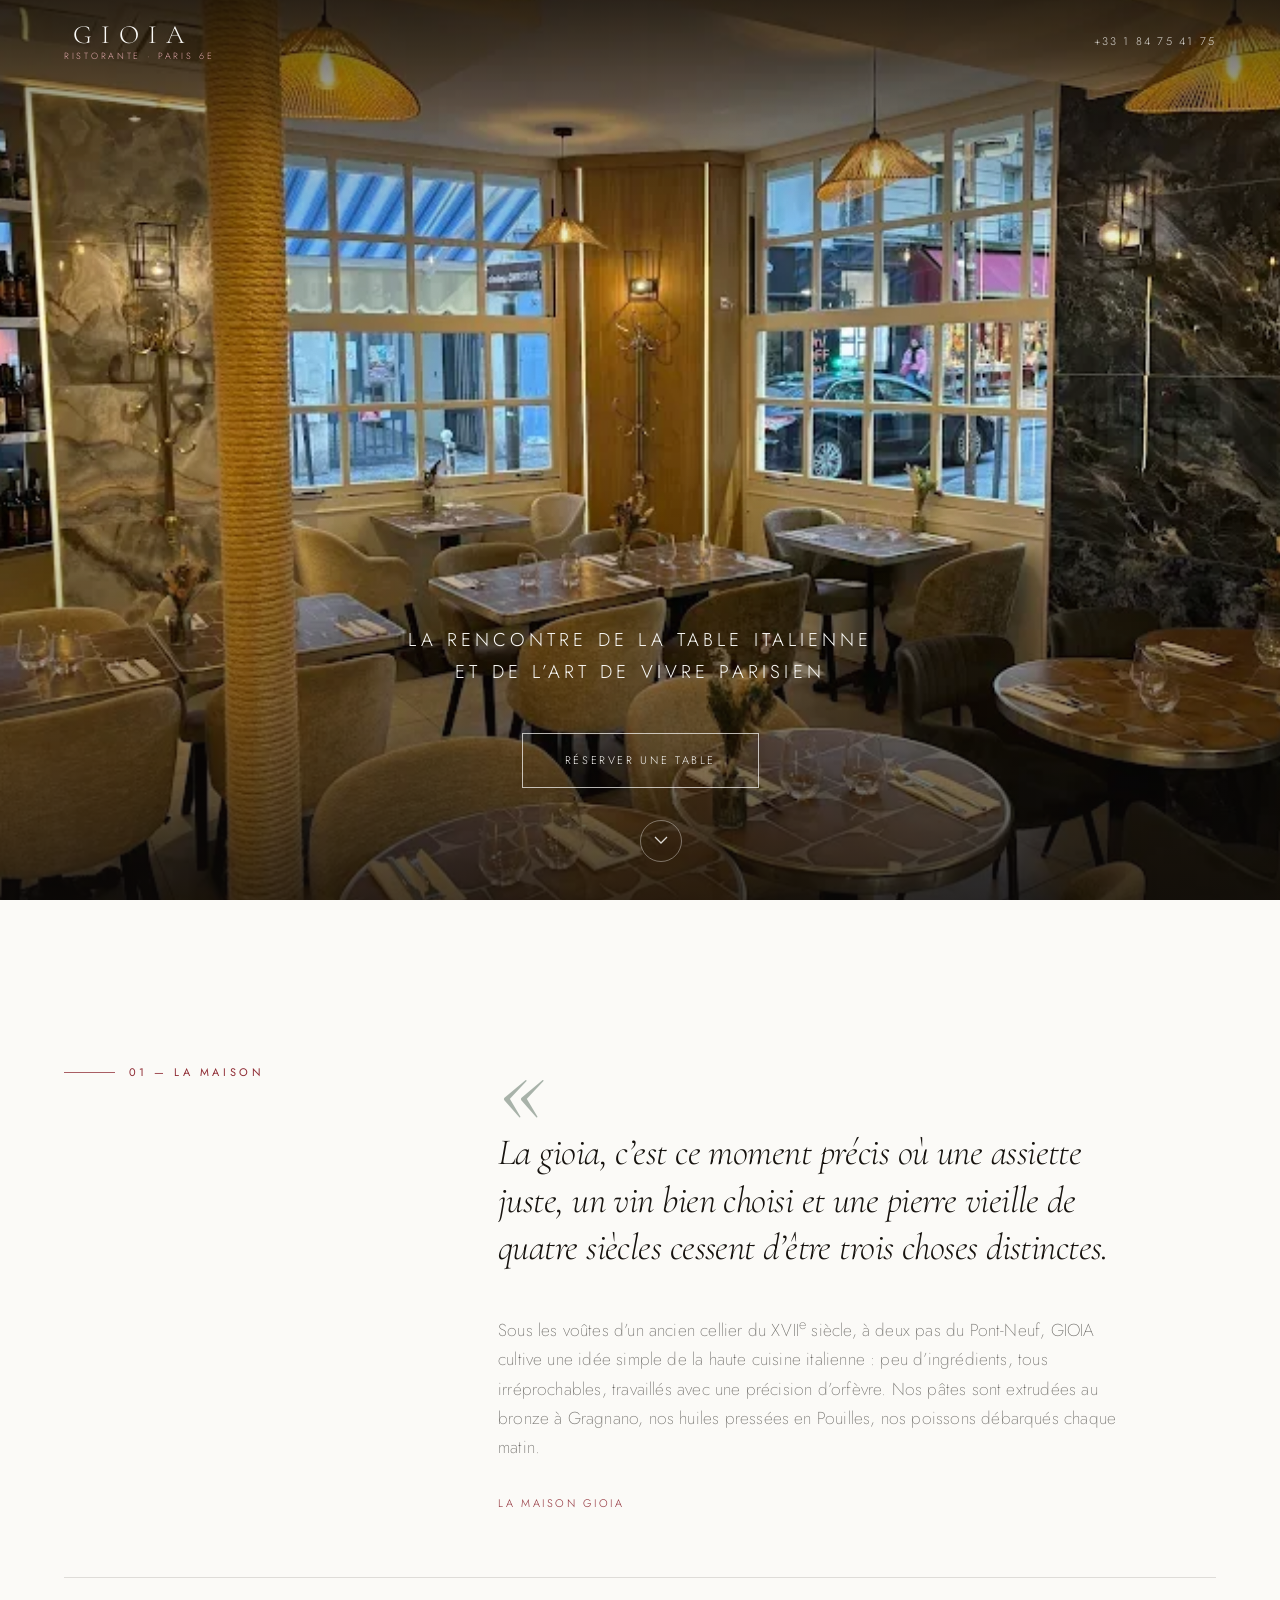
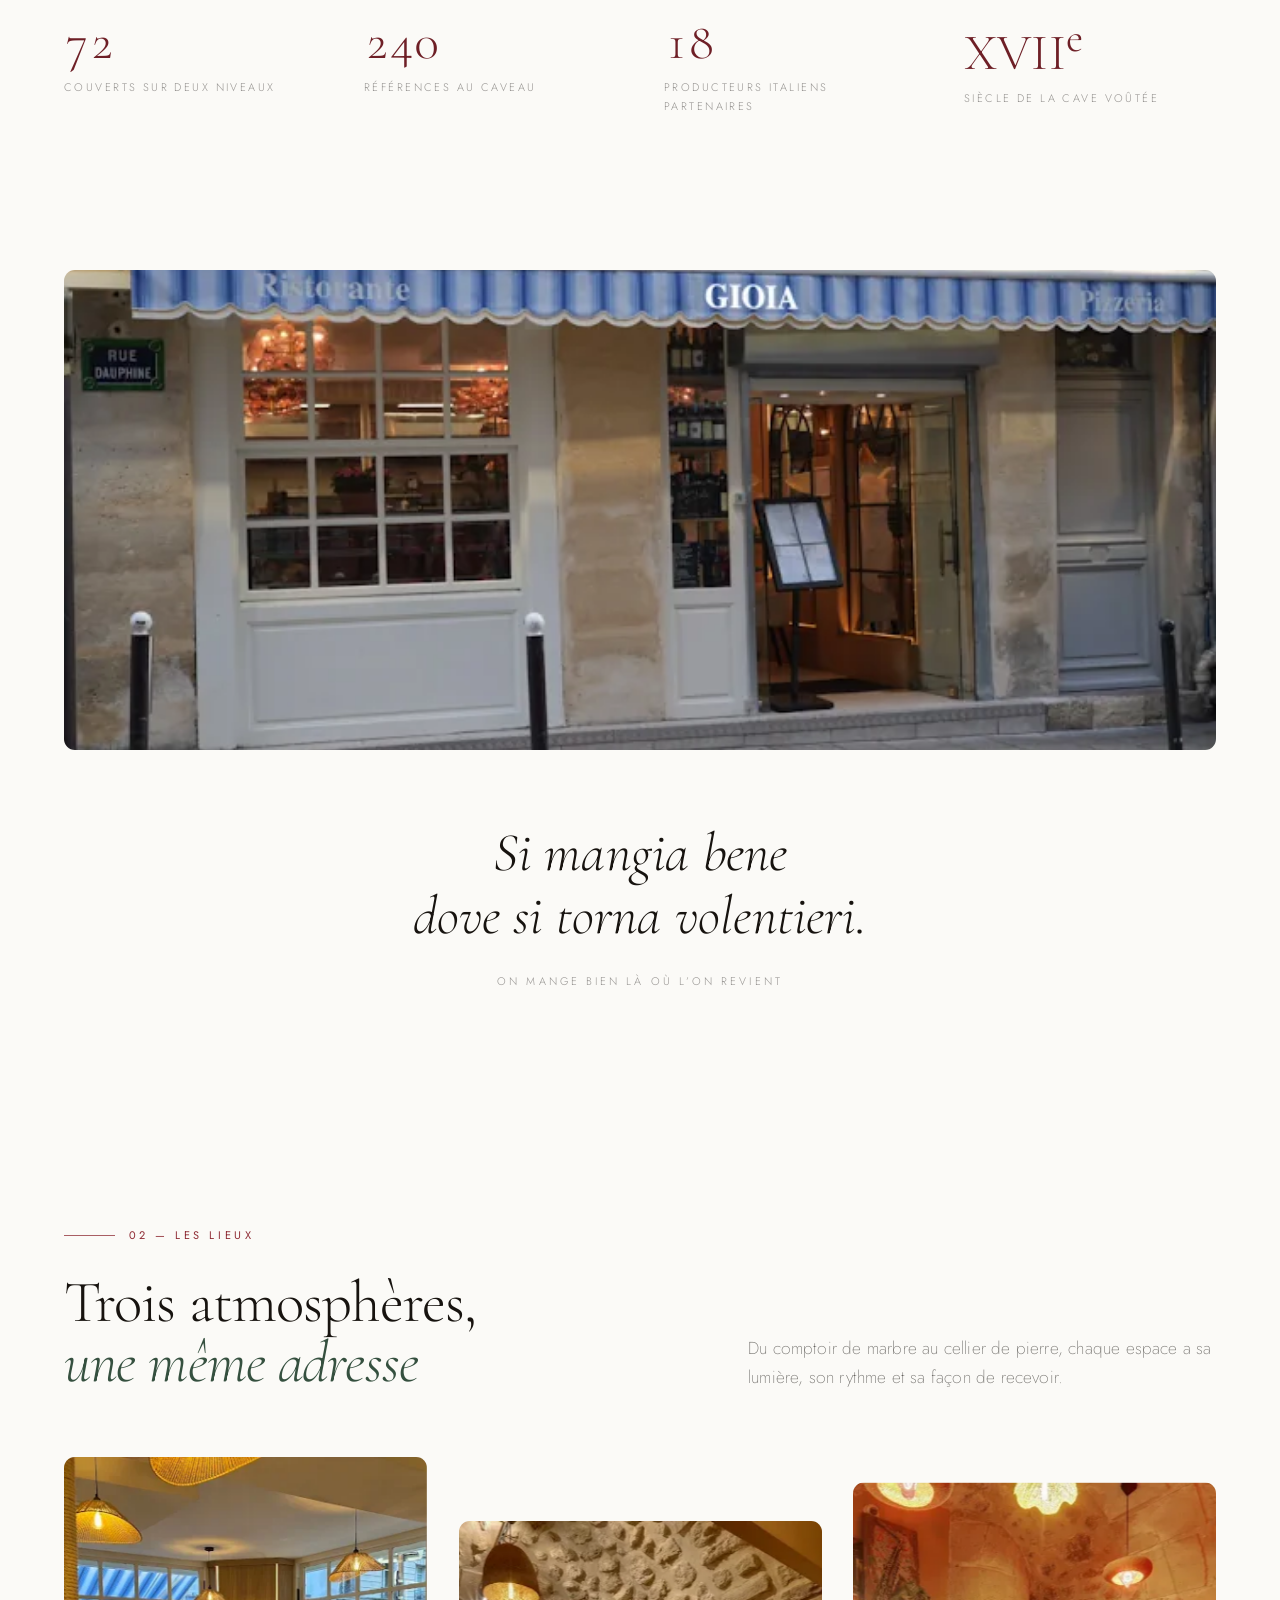
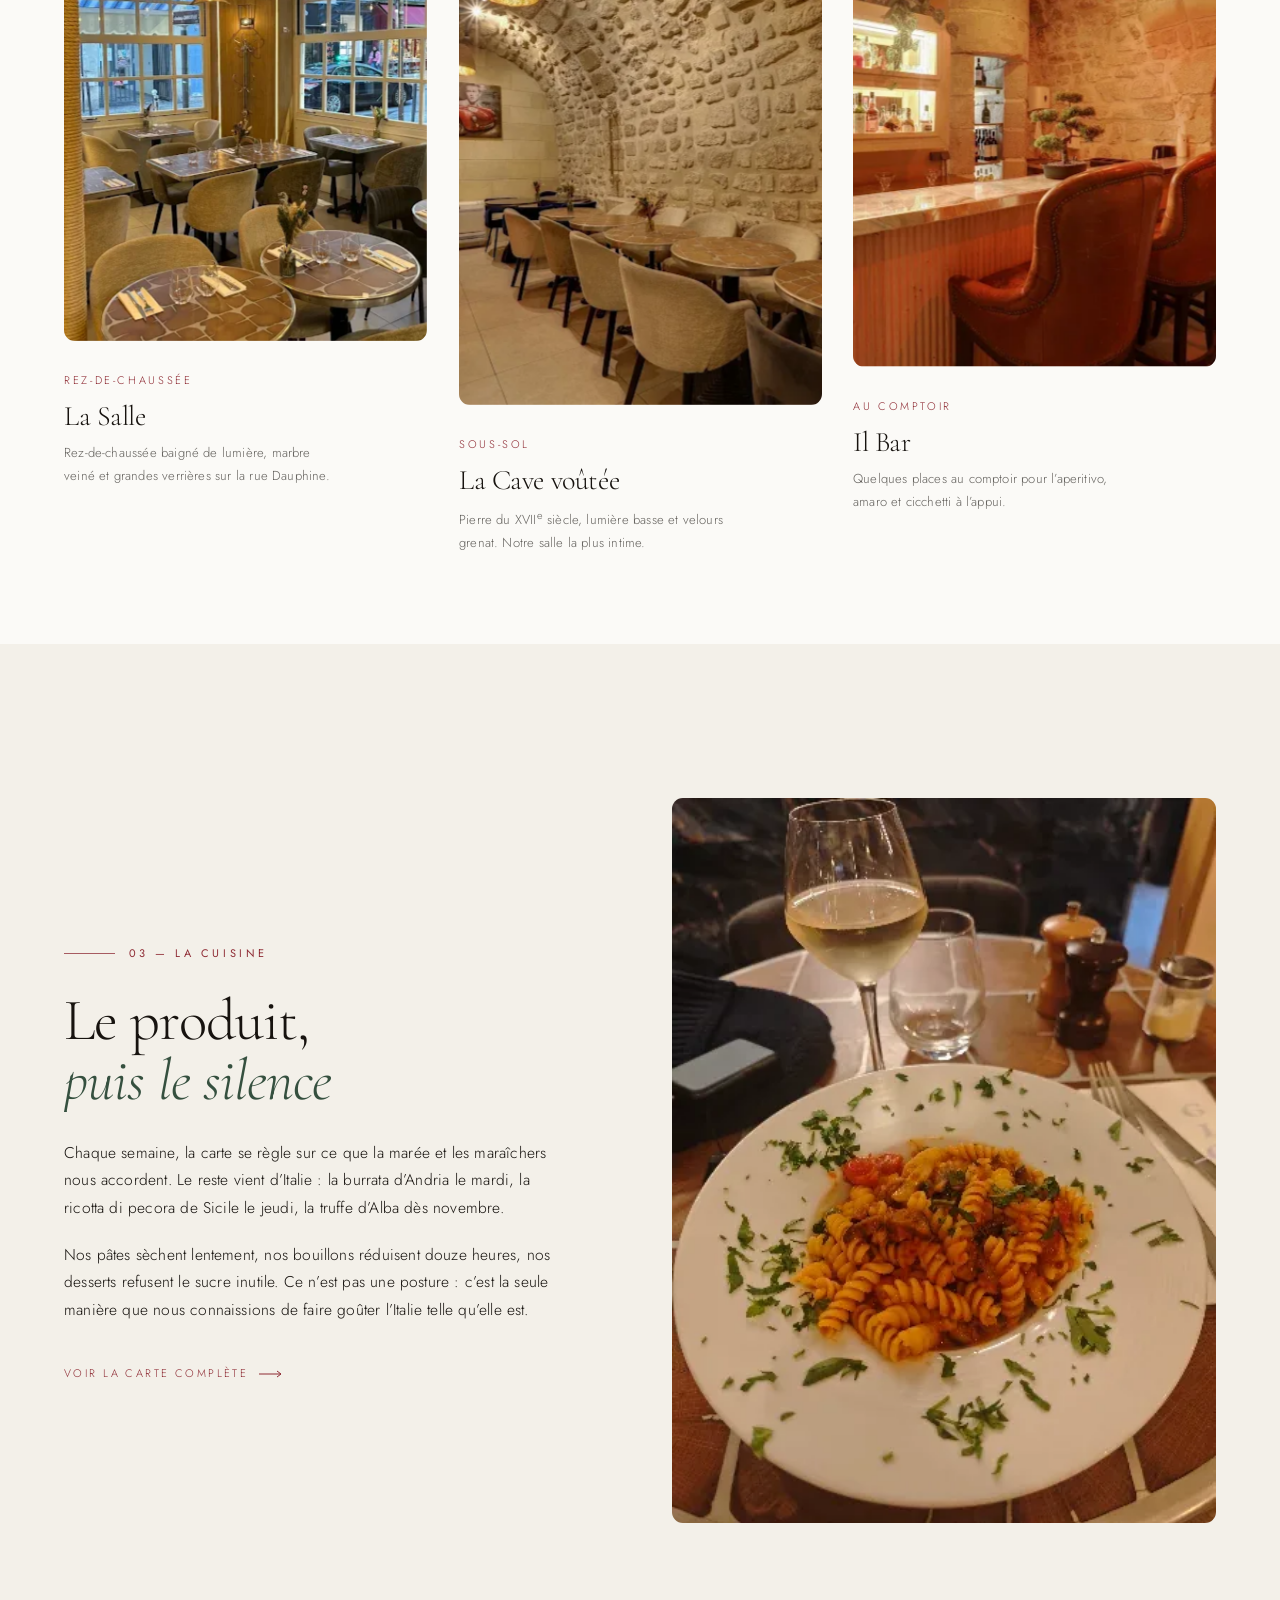
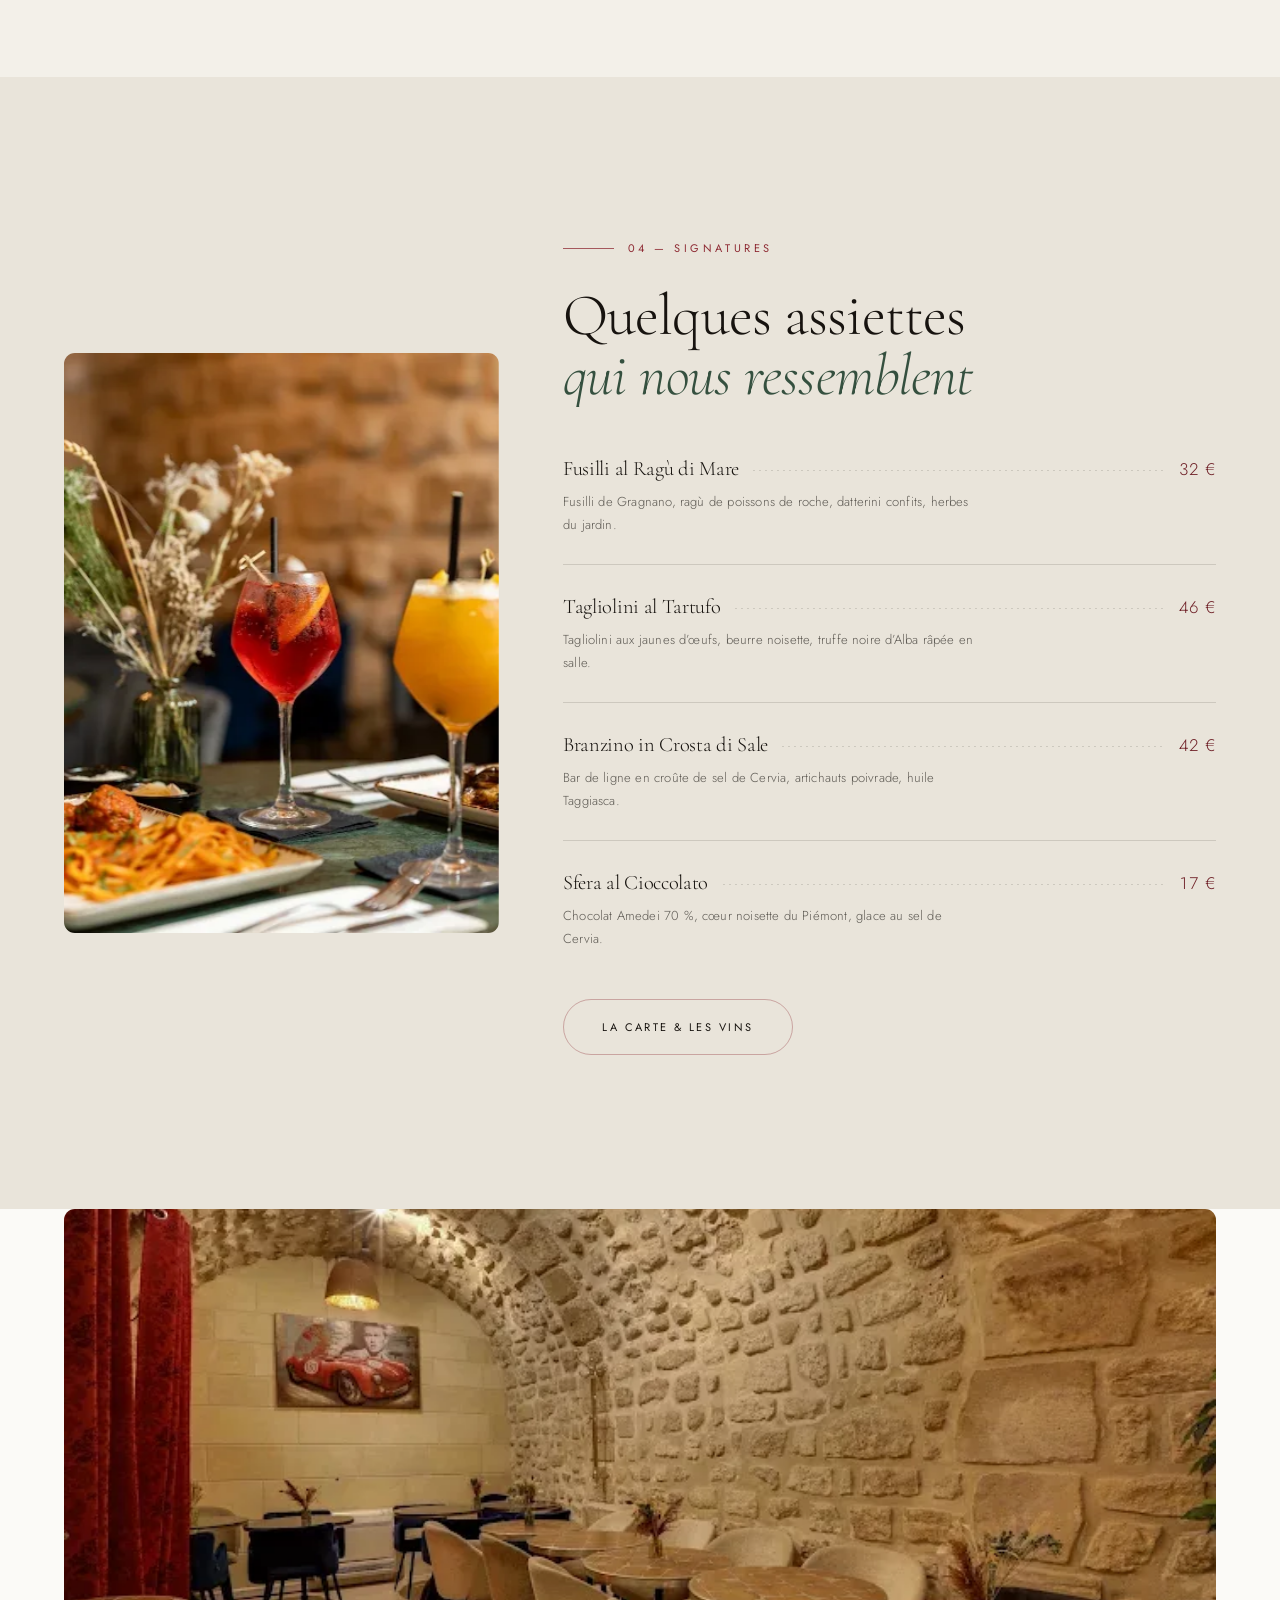
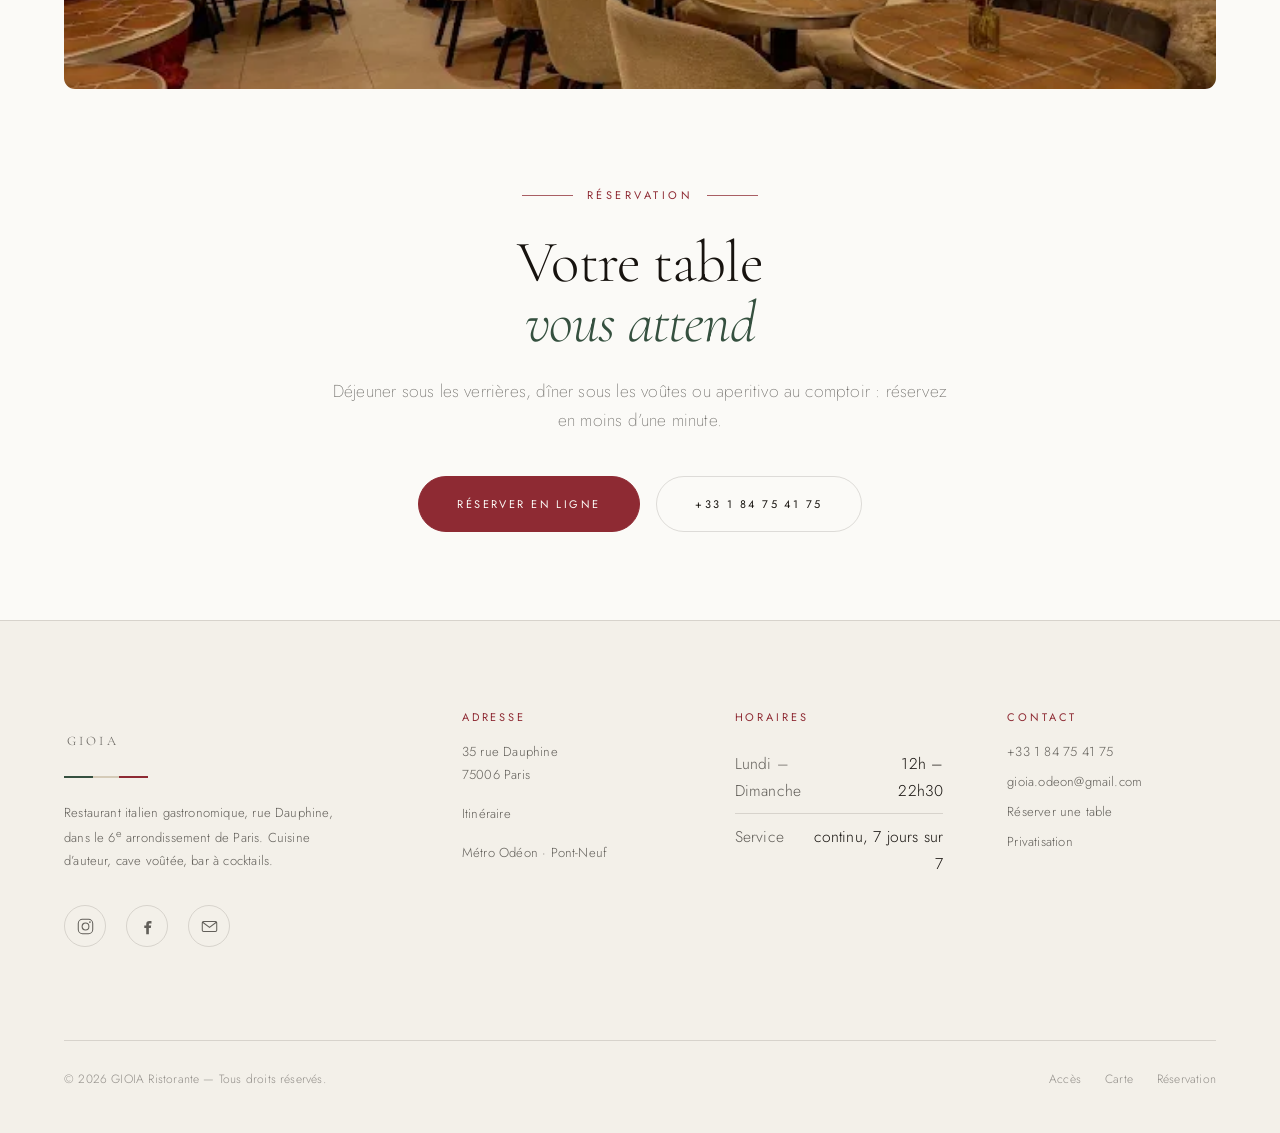
==== commit 9dd1045a: "Élague les animations et retire le code mort Le site devient une maquette de référence, destinée à ê" ====
--- a/site/index.html
+++ b/site/index.html
@@ -129,7 +129,7 @@
 
     <div class="header-actions">
       <a class="header-aside" href="tel:+33184754175">+33 1 84 75 41 75</a>
-      <a class="btn btn--gold" href="reservation.html" data-magnetic="0.2">Réserver une table</a>
+      <a class="btn btn--gold" href="reservation.html">Réserver une table</a>
       <button class="burger" type="button" aria-expanded="false" aria-controls="mobile-menu" aria-label="Ouvrir le menu">
         <span></span><span></span><span></span>
       </button>
@@ -235,15 +235,15 @@
       <!-- Chiffres indicatifs : à confirmer par le restaurant avant mise en ligne. -->
       <div class="stats" data-reveal-group="90">
         <div class="stat" data-reveal="up">
-          <div class="stat__value"><span data-count="72" data-count-suffix="">0</span></div>
+          <div class="stat__value">72</div>
           <p class="stat__label">Couverts sur deux niveaux</p>
         </div>
         <div class="stat" data-reveal="up">
-          <div class="stat__value"><span data-count="240" data-count-suffix="">0</span></div>
+          <div class="stat__value">240</div>
           <p class="stat__label">Références au caveau</p>
         </div>
         <div class="stat" data-reveal="up">
-          <div class="stat__value"><span data-count="18" data-count-suffix="">0</span></div>
+          <div class="stat__value">18</div>
           <p class="stat__label">Producteurs italiens partenaires</p>
         </div>
         <div class="stat" data-reveal="up">
@@ -267,17 +267,6 @@
     </div>
   </section>
 
-  <!-- ============================ BANDEAU ============================= -->
-  <div class="marquee" aria-hidden="true">
-    <div class="marquee__track">
-      <span class="marquee__item">Pasta fresca</span>
-      <span class="marquee__item">Cave voûtée</span>
-      <span class="marquee__item">Tartufo d’Alba</span>
-      <span class="marquee__item">Aperitivo</span>
-      <span class="marquee__item">Saint-Germain-des-Prés</span>
-      <span class="marquee__item">Vini naturali</span>
-    </div>
-  </div>
 
   <!-- ============================= ESPACES ============================ -->
   <section class="section" aria-labelledby="espaces-title">
@@ -294,7 +283,7 @@
       </div>
 
       <div class="cards cards--staggered" data-reveal-group="140">
-        <a class="card" href="le-lieu.html#la-salle" data-reveal="zoom">
+        <a class="card" href="le-lieu.html#la-salle" data-reveal="mask">
           <div class="frame frame--hoverable" data-caption="salle.webp">
             <img src="assets/images/salle.webp" alt="Salle principale de GIOIA avec tables rondes, marbre noir et suspensions en rotin" width="680" height="510" loading="lazy" decoding="async">
           </div>
@@ -305,7 +294,7 @@
           </div>
         </a>
 
-        <a class="card" href="le-lieu.html#la-cave" data-reveal="zoom">
+        <a class="card" href="le-lieu.html#la-cave" data-reveal="mask">
           <div class="frame frame--hoverable" data-caption="cave-voutee.webp">
             <img src="assets/images/cave-voutee.webp" alt="La cave voûtée en pierre de taille de GIOIA, tables dressées sous les arches" width="680" height="453" loading="lazy" decoding="async">
           </div>
@@ -316,7 +305,7 @@
           </div>
         </a>
 
-        <a class="card" href="le-lieu.html#il-bar" data-reveal="zoom">
+        <a class="card" href="le-lieu.html#il-bar" data-reveal="mask">
           <div class="frame frame--hoverable" data-caption="bar.webp">
             <img src="assets/images/bar.webp" alt="Le bar de GIOIA, comptoir de marbre et tabourets en cuir cognac sous les voûtes" width="680" height="453" loading="lazy" decoding="async">
           </div>
@@ -335,7 +324,7 @@
     <div class="container">
       <div class="split split--reverse">
         <div class="split__media" data-reveal="mask">
-          <div class="frame frame--ratio-3-4 frame--hoverable" data-caption="fusilli.webp" data-parallax="0.08">
+          <div class="frame frame--ratio-3-4 frame--hoverable" data-caption="fusilli.webp">
             <img src="assets/images/fusilli.webp" alt="Fusilli de Gragnano au ragù de poissons de roche, servis avec un verre de vin blanc" width="382" height="510" loading="lazy" decoding="async">
           </div>
         </div>
@@ -369,7 +358,7 @@
     <div class="container">
       <div class="signature">
         <div class="signature__media" data-reveal="mask">
-          <div class="frame frame--ratio-3-4 frame--hoverable" data-caption="aperitivo.webp" data-parallax="0.05">
+          <div class="frame frame--ratio-3-4 frame--hoverable" data-caption="aperitivo.webp">
             <img src="assets/images/aperitivo.webp" alt="Deux cocktails et une assiette de pâtes sur une table de GIOIA Odéon" width="408" height="510" loading="lazy" decoding="async">
           </div>
         </div>
@@ -419,7 +408,7 @@
           </div>
 
           <div style="margin-top:clamp(2rem,4vw,3rem)" data-reveal="up">
-            <a class="btn" href="la-carte.html" data-magnetic="0.2">La carte &amp; les vins</a>
+            <a class="btn" href="la-carte.html">La carte &amp; les vins</a>
           </div>
         </div>
       </div>
@@ -441,8 +430,8 @@
         réservez en moins d’une minute.
       </p>
       <div class="btn-group" style="justify-content:center;margin-top:2.5rem" data-reveal="up">
-        <a class="btn btn--gold" href="reservation.html" data-magnetic="0.22">Réserver en ligne</a>
-        <a class="btn btn--ghost" href="tel:+33184754175" data-magnetic="0.18">+33 1 84 75 41 75</a>
+        <a class="btn btn--gold" href="reservation.html">Réserver en ligne</a>
+        <a class="btn btn--ghost" href="tel:+33184754175">+33 1 84 75 41 75</a>
       </div>
     </div>
   </section>
--- a/site/assets/css/style.css
+++ b/site/assets/css/style.css
@@ -272,13 +272,6 @@
   opacity: 0.75;
 }
 
-.section-index {
-  font-family: var(--font-sans);
-  font-size: var(--fs-label);
-  letter-spacing: 0.28em;
-  color: var(--text-faint);
-}
-
 /* ====================== 03. UTILITAIRES & LAYOUT ========================= */
 
 .container {
@@ -548,28 +541,6 @@
 }
 
 /* Curseur sur-mesure (pointeur fin uniquement) */
-.cursor {
-  position: fixed;
-  top: 0; left: 0;
-  z-index: 9997;
-  width: 34px; height: 34px;
-  margin: -17px 0 0 -17px;
-  border: 1px solid rgba(142, 42, 51, 0.62);
-  border-radius: 50%;
-  pointer-events: none;
-  opacity: 0;
-  transition: opacity 0.3s, width 0.35s var(--ease), height 0.35s var(--ease),
-              margin 0.35s var(--ease), background-color 0.35s var(--ease),
-              border-color 0.35s var(--ease);
-}
-.cursor.is-active { opacity: 1; }
-.cursor.is-hover {
-  width: 62px; height: 62px;
-  margin: -31px 0 0 -31px;
-  background: rgba(142,42,51,.14);
-  border-color: var(--rosso);
-}
-@media (hover: none), (pointer: coarse) { .cursor { display: none; } }
 
 /* ====================== 06. EN-TÊTE & NAVIGATION ========================= */
 
@@ -766,7 +737,6 @@
 
 /* Tous les cadres partagent désormais le même repli clair : le texte posé
    par-dessus est à l'encre, il tient sur le marbre comme sur la photo. */
-.hero__media { background: var(--carrara-2); }
 .frame::before {
   /* arche de pierre stylisée — visible seulement sur le placeholder */
   content: "";
@@ -806,18 +776,6 @@
 
 .frame--ratio-4-3  { aspect-ratio: 4 / 3; }
 .frame--ratio-3-4  { aspect-ratio: 3 / 4; }
-.frame--ratio-1-1  { aspect-ratio: 1 / 1; }
-.frame--ratio-16-9 { aspect-ratio: 16 / 9; }
-.frame--ratio-3-2  { aspect-ratio: 3 / 2; }
-
-.frame--inset::after { top: 2.6rem; }
-.frame--inset .frame__border {
-  position: absolute;
-  inset: 14px;
-  border: 1px solid rgba(255,252,246,.42);
-  pointer-events: none;
-  z-index: 2;
-}
 
 .frame--hoverable img { will-change: transform; }
 .frame--hoverable:hover img { transform: scale(1.06); }
@@ -1152,43 +1110,6 @@
 }
 
 /* Bandeau défilant */
-.marquee {
-  position: relative;
-  overflow: hidden;
-  padding-block: clamp(2rem, 4vw, 3.5rem);
-  border-block: 1px solid var(--line);
-  -webkit-mask-image: linear-gradient(90deg, transparent, #000 12%, #000 88%, transparent);
-  mask-image: linear-gradient(90deg, transparent, #000 12%, #000 88%, transparent);
-}
-.marquee__track {
-  display: flex;
-  width: max-content;
-  gap: 3.5rem;
-  animation: marquee 42s linear infinite;
-}
-.marquee:hover .marquee__track { animation-play-state: paused; }
-.marquee__item {
-  display: inline-flex;
-  align-items: center;
-  gap: 3.5rem;
-  font-family: var(--font-display);
-  font-size: clamp(1.75rem, 3.4vw, 3rem);
-  color: var(--text-faint);
-  white-space: nowrap;
-  font-style: italic;
-}
-.marquee__item::after {
-  content: "";
-  width: 6px; height: 6px;
-  border-radius: 50%;
-  background: var(--gold);
-  flex: none;
-}
-@keyframes marquee {
-  from { transform: translate3d(0, 0, 0); }
-  to   { transform: translate3d(-50%, 0, 0); }
-}
-
 /* Bandeau d'appel : photographie pleine largeur, puis l'appel sur le papier. */
 .cta-band__inner {
   text-align: center;
@@ -1226,7 +1147,6 @@
 .hours-row:last-child { border-bottom: 0; }
 .hours-row dt { color: var(--text-muted); }
 .hours-row dd { margin: 0; color: var(--stone); text-align: right; }
-.hours-row--closed dd { color: var(--terracotta); }
 
 /* Frise chronologique */
 .timeline { display: grid; gap: 0; }
@@ -1931,9 +1851,6 @@
   transition-delay: var(--reveal-delay, 0ms);
   will-change: opacity, transform;
 }
-[data-reveal="fade"] { transform: none; }
-[data-reveal="left"]  { transform: translateX(-42px); }
-[data-reveal="right"] { transform: translateX(42px); }
 /* Le volet « mask » se joue sur l'enfant : un clip-path posé sur l'élément
    observé annulerait son aire d'intersection, donc son propre déclenchement. */
 [data-reveal="mask"] {
@@ -1946,30 +1863,13 @@
   transition-delay: var(--reveal-delay, 0ms);
 }
 [data-reveal="mask"].is-visible > * { clip-path: inset(0 0 0 0); }
-[data-reveal="zoom"] {
-  opacity: 1;
-  transform: none;
-  clip-path: inset(12% 12% 12% 12%);
-  transition: clip-path 1.3s var(--ease);
-  transition-delay: var(--reveal-delay, 0ms);
-}
 [data-reveal].is-visible {
   opacity: 1;
   transform: none;
   clip-path: inset(0 0 0 0);
 }
 
-[data-parallax] { will-change: transform; }
-
 /* Révélation de texte ligne à ligne */
-.line-mask { display: block; overflow: hidden; }
-.line-mask > span {
-  display: block;
-  transform: translateY(105%);
-  transition: transform 1.1s var(--ease);
-  transition-delay: var(--reveal-delay, 0ms);
-}
-.line-mask.is-visible > span { transform: translateY(0); }
 
 @media (prefers-reduced-motion: reduce) {
   html { scroll-behavior: auto; }
@@ -1979,12 +1879,11 @@
     transition-duration: 0.01ms !important;
     scroll-behavior: auto !important;
   }
-  [data-reveal], [data-reveal="mask"] > *, .line-mask > span, .hero__title .word > span {
+  [data-reveal], [data-reveal="mask"] > * {
     opacity: 1 !important;
     transform: none !important;
     clip-path: none !important;
   }
-  .cursor { display: none; }
 }
 
 /* ============================= 15. RESPONSIVE ============================ */
@@ -1992,7 +1891,6 @@
 @media (max-width: 640px) {
   :root { --header-h: 72px; }
   .hero { min-height: 92svh; }
-  .hero__foot { flex-direction: column; align-items: flex-start; }
   .btn { padding: 1rem 1.9rem; }
   .btn-group .btn { flex: 1 1 100%; }
   .menu-item__head { flex-wrap: wrap; }
@@ -2002,7 +1900,7 @@
 }
 
 @media print {
-  .site-header, .site-footer, .preloader, .curtain, .cursor, .scroll-cue, .btn { display: none !important; }
+  .site-header, .site-footer, .preloader, .curtain, .btn { display: none !important; }
   body { background: #fff; color: #111; }
   .frame { display: none; }
 }
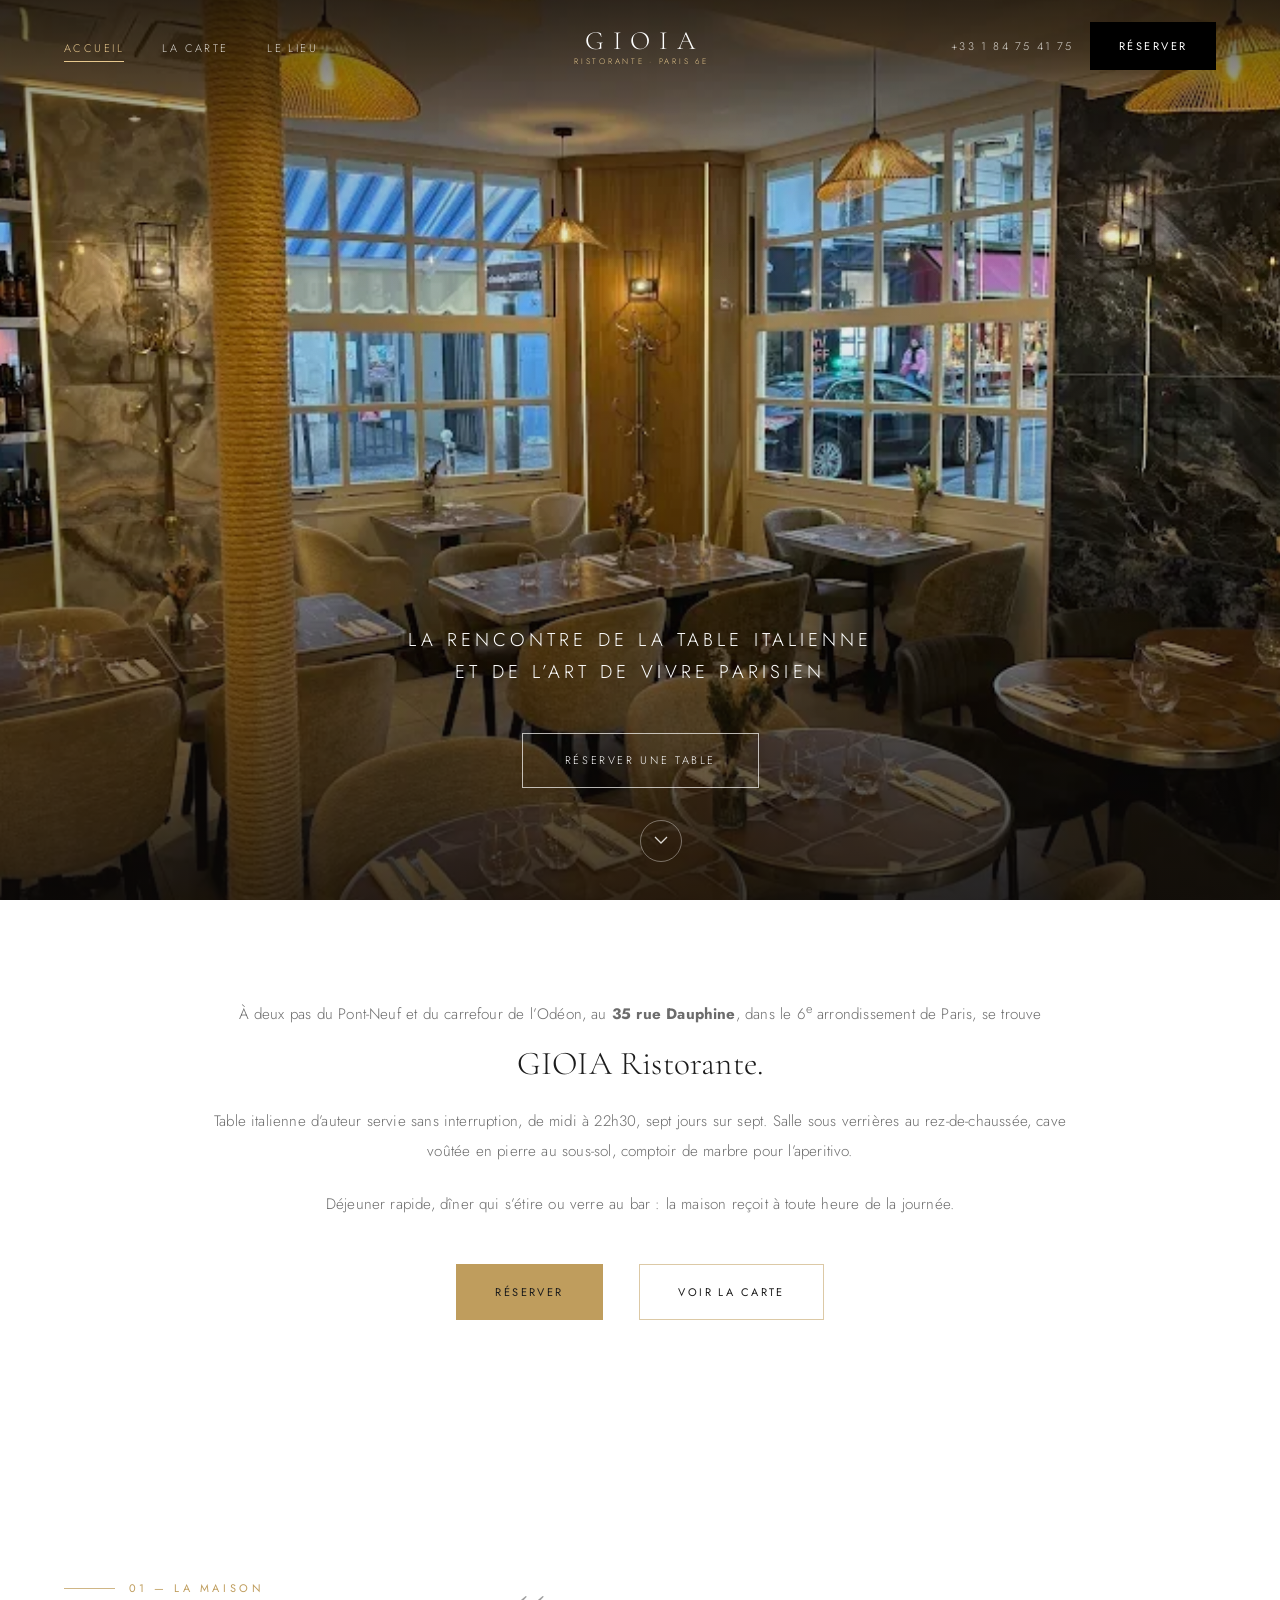
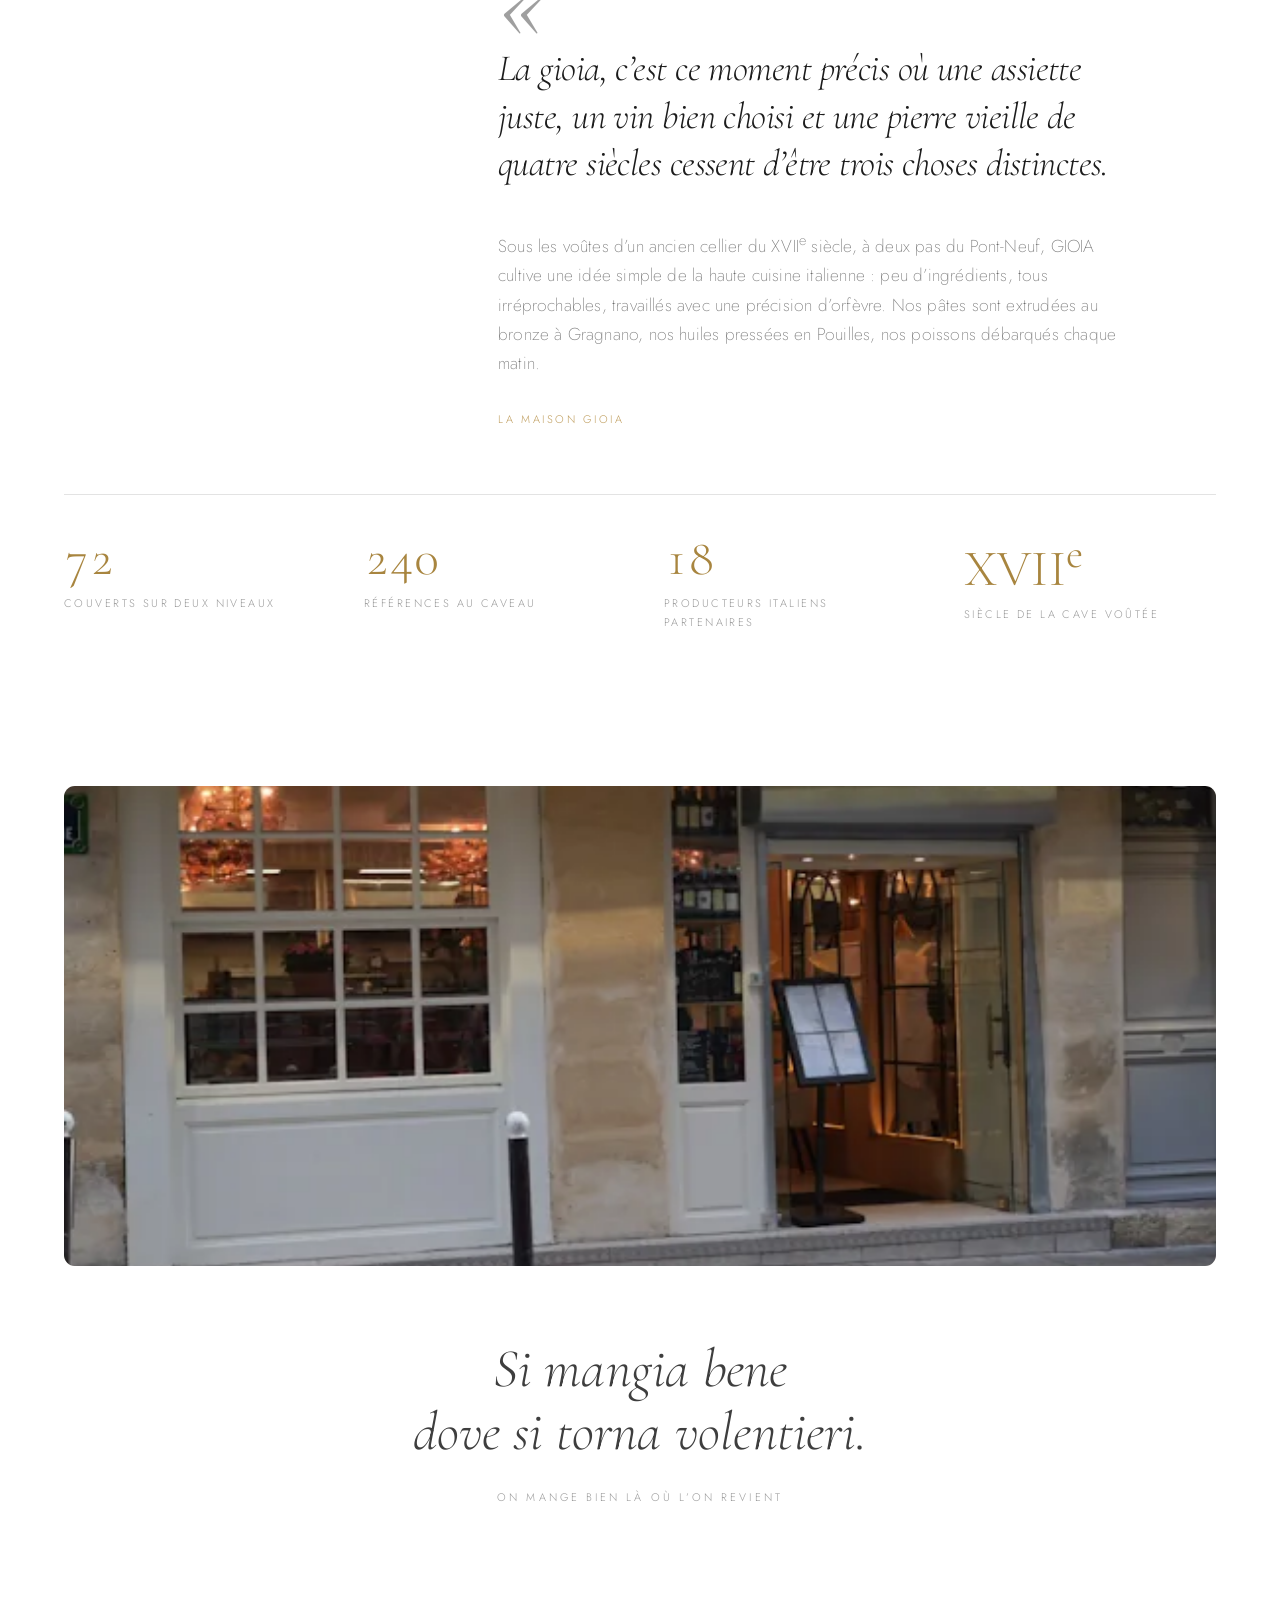
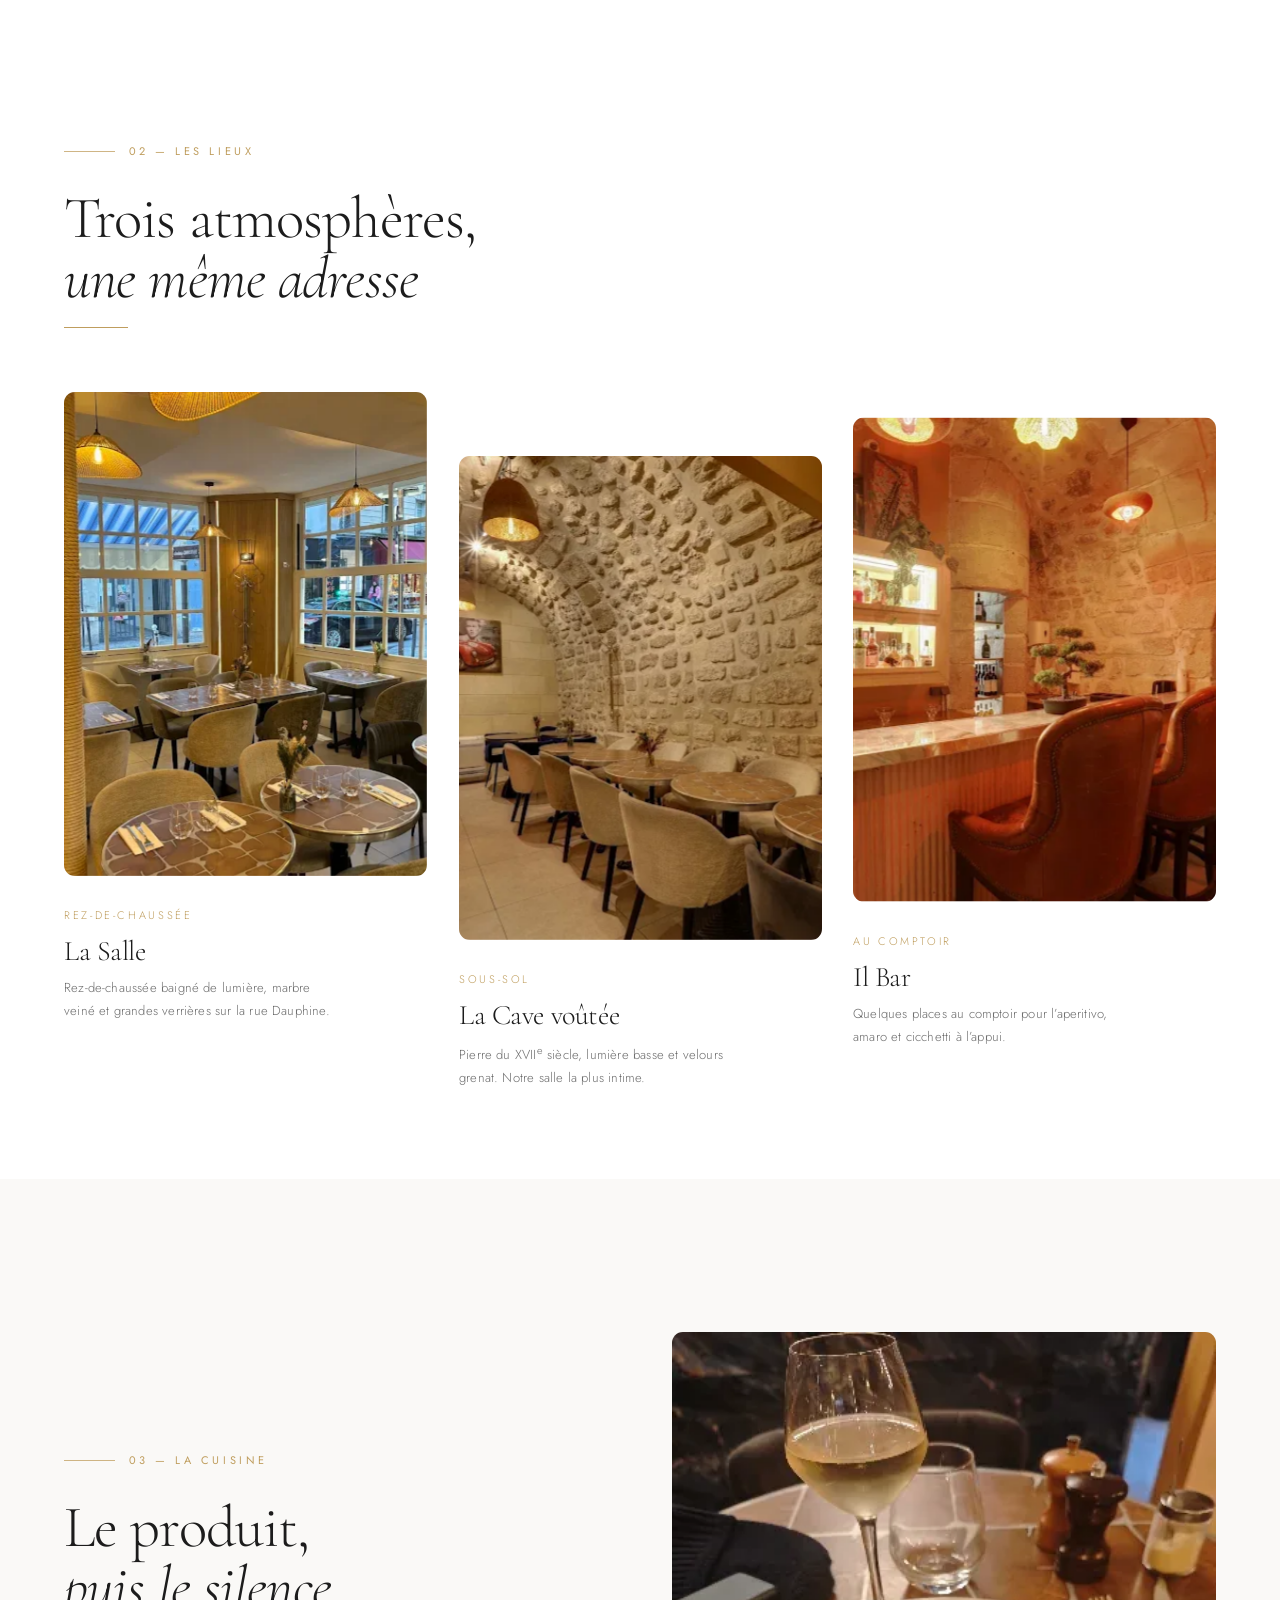
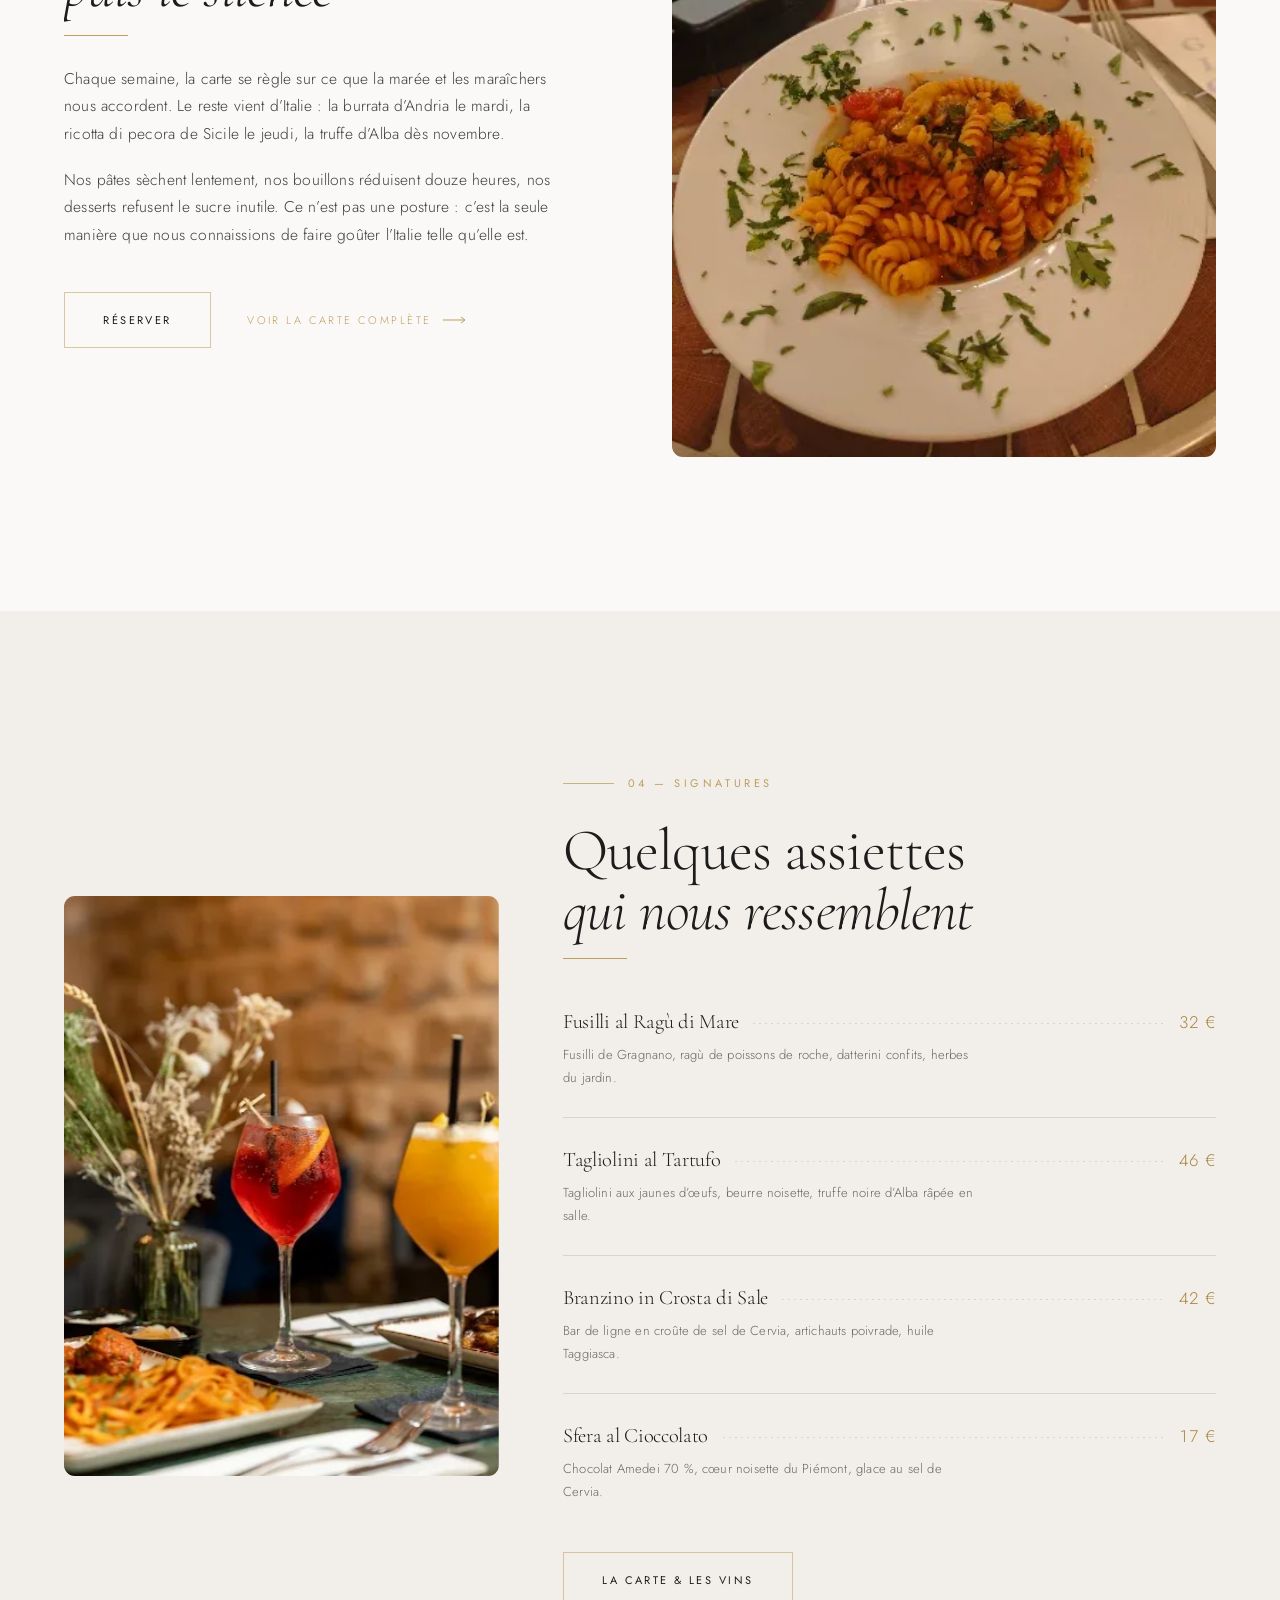
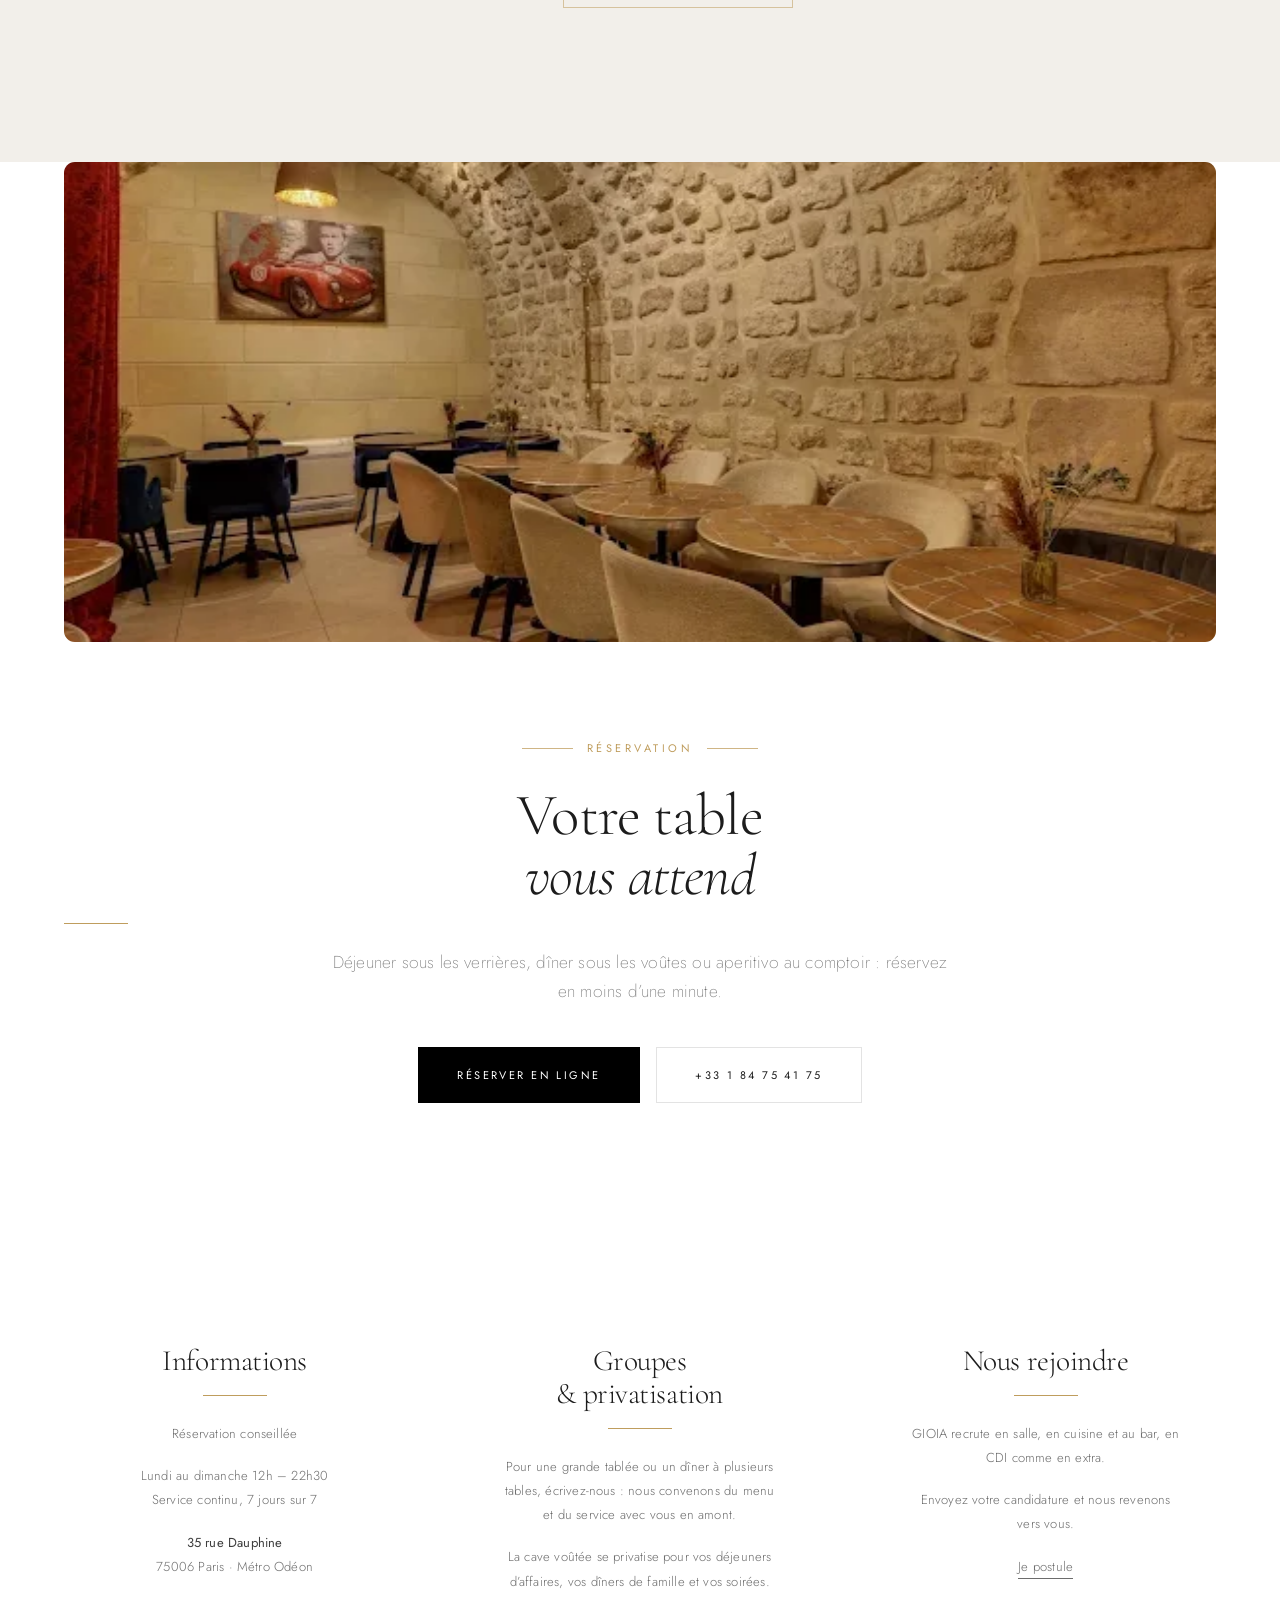
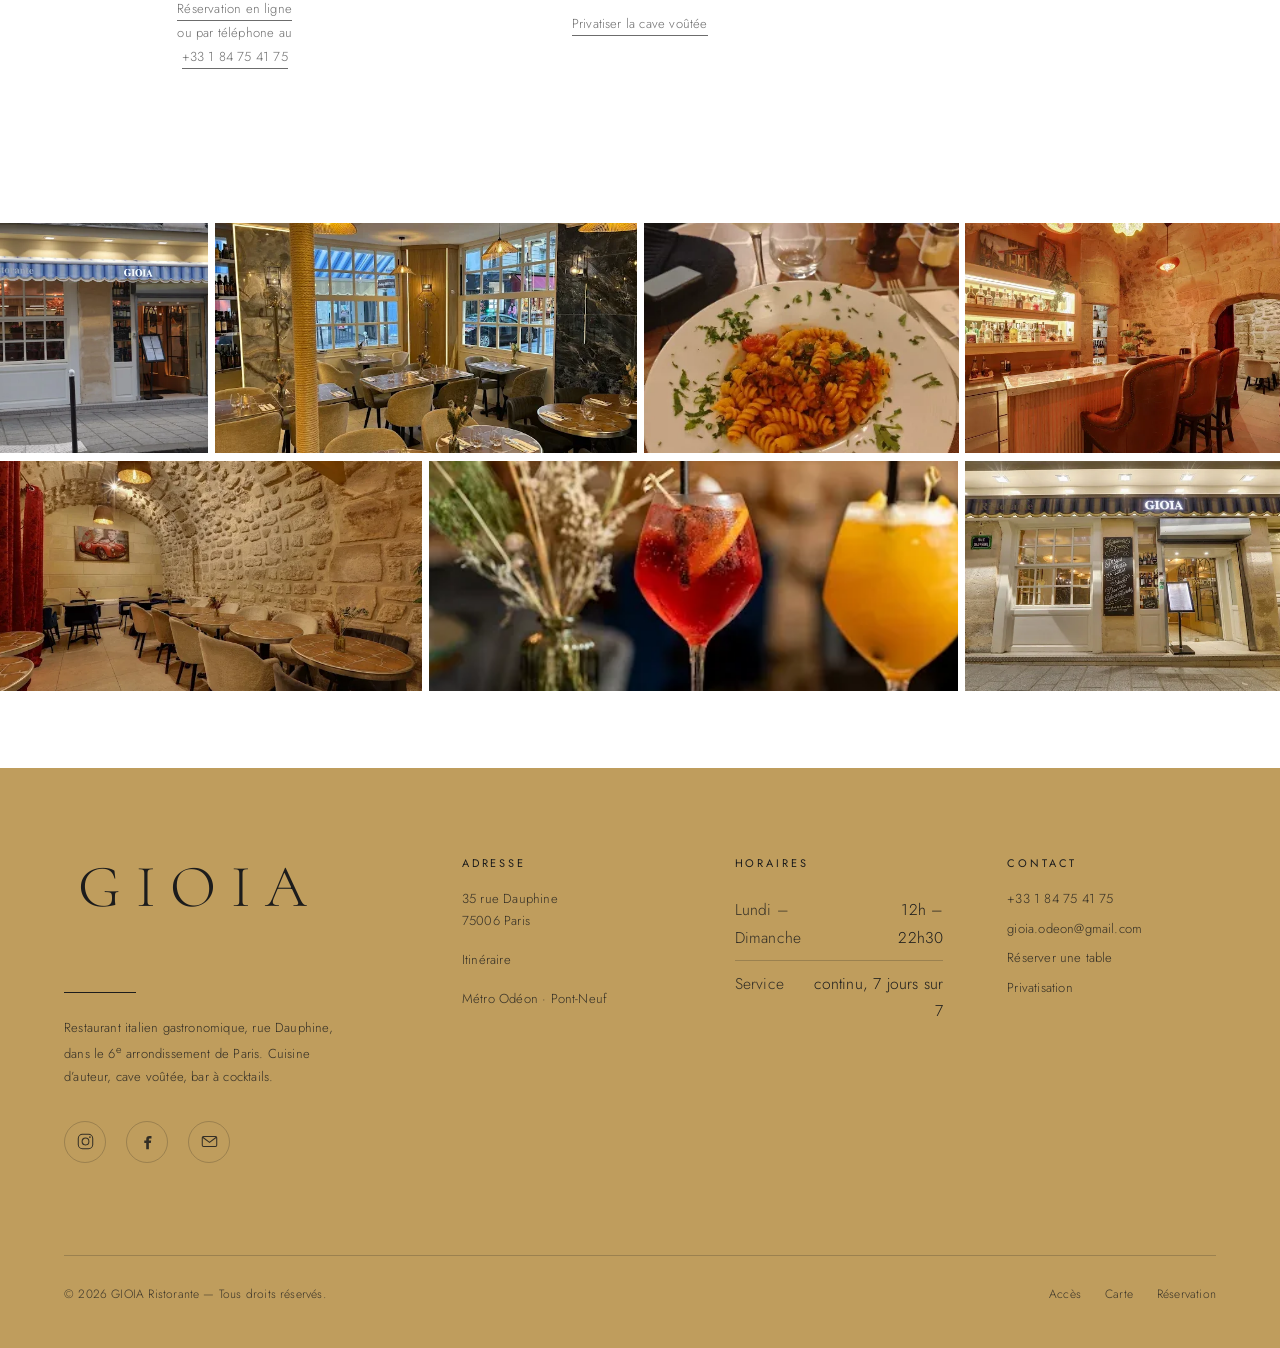
==== commit ed5ba4be: "Transpose la palette, les sections et l'en-tête de la référence Le hero plein écran reste celui déjà" ====
--- a/site/index.html
+++ b/site/index.html
@@ -113,23 +113,22 @@
 
 <header class="site-header">
   <div class="container site-header__inner">
-    <a class="brand" href="index.html" aria-label="GIOIA, retour à l'accueil">
-      <span class="brand__name">GIOIA</span>
-      <span class="brand__tag">Ristorante · Paris 6e</span>
-    </a>
-
     <nav class="nav" aria-label="Navigation principale">
       <ul class="nav__list">
         <li><a class="nav__link" href="index.html" aria-current="page">Accueil</a></li>
         <li><a class="nav__link" href="la-carte.html">La Carte</a></li>
         <li><a class="nav__link" href="le-lieu.html">Le Lieu</a></li>
-        <li><a class="nav__link" href="reservation.html">Réserver</a></li>
       </ul>
     </nav>
 
+    <a class="brand" href="index.html" aria-label="GIOIA, retour à l'accueil">
+      <span class="brand__name">GIOIA</span>
+      <span class="brand__tag">Ristorante · Paris 6e</span>
+    </a>
+
     <div class="header-actions">
       <a class="header-aside" href="tel:+33184754175">+33 1 84 75 41 75</a>
-      <a class="btn btn--gold" href="reservation.html">Réserver une table</a>
+      <a class="btn btn--gold" href="reservation.html">Réserver</a>
       <button class="burger" type="button" aria-expanded="false" aria-controls="mobile-menu" aria-label="Ouvrir le menu">
         <span></span><span></span><span></span>
       </button>
@@ -180,11 +179,9 @@
          de sorte que la transition porte la marque plutôt que de la subir. -->
     <span class="hero__emblem" aria-hidden="true">
       <svg width="62" height="62" viewBox="0 0 64 64" fill="none">
-        <circle cx="32" cy="32" r="30" stroke="rgba(251,250,247,.30)" stroke-width="1"/>
-        <circle cx="32" cy="32" r="22" stroke="rgba(251,250,247,.18)" stroke-width="1"/>
-        <path d="M32 2A30 30 0 0 1 57.98 47" stroke="#6E9B7E" stroke-width="2"/>
-        <path d="M57.98 47A30 30 0 0 1 6.02 47" stroke="#FBFAF7" stroke-width="2"/>
-        <path d="M6.02 47A30 30 0 0 1 32 2" stroke="#C8677B" stroke-width="2"/>
+        <circle cx="32" cy="32" r="30" stroke="rgba(255,255,255,.28)" stroke-width="1"/>
+        <circle cx="32" cy="32" r="22" stroke="#BF9D5D" stroke-width="1.4"/>
+        <circle cx="32" cy="32" r="13" stroke="rgba(232,201,143,.55)" stroke-width="1"/>
       </svg>
     </span>
 
@@ -204,6 +201,36 @@
       </svg>
     </a>
 
+  </section>
+
+  <!-- ============================= CHAPEAU ============================ -->
+  <!-- Paragraphe d'accueil centré : adresse, service et espaces en cinq lignes.
+       Toutes les informations sont celles du restaurant. -->
+  <section class="section section--intro" aria-label="En quelques mots">
+    <div class="container">
+      <div class="intro" data-reveal-group="120">
+        <p data-reveal="up">
+          À deux pas du Pont-Neuf et du carrefour de l’Odéon, au <strong>35 rue Dauphine</strong>,
+          dans le 6<sup>e</sup> arrondissement de Paris, se trouve
+        </p>
+        <p data-reveal="up" style="font-family:var(--font-display);font-size:clamp(1.5rem,2.6vw,2.25rem);line-height:1.2;color:var(--text-strong);margin-top:0.9rem">
+          GIOIA Ristorante.
+        </p>
+        <p data-reveal="up">
+          Table italienne d’auteur servie sans interruption, de midi à 22h30, sept jours sur sept.
+          Salle sous verrières au rez-de-chaussée, cave voûtée en pierre au sous-sol,
+          comptoir de marbre pour l’aperitivo.
+        </p>
+        <p data-reveal="up">
+          Déjeuner rapide, dîner qui s’étire ou verre au bar : la maison reçoit à toute heure
+          de la journée.
+        </p>
+        <div class="actions actions--center" data-reveal="up">
+          <a class="btn btn--filled" href="reservation.html">Réserver</a>
+          <a class="btn" href="la-carte.html">Voir la carte</a>
+        </div>
+      </div>
+    </div>
   </section>
 
   <!-- ============================ MANIFESTE =========================== -->
@@ -257,7 +284,7 @@
   <!-- ============================== BANDE ============================= -->
   <section class="band" aria-label="La maison en une phrase">
     <div class="photo-band" data-reveal="mask">
-      <div class="frame" data-caption="facade.webp">
+      <div class="frame" data-parallax data-caption="facade.webp">
         <img src="assets/images/facade.webp" alt="La façade de GIOIA Odéon, 35 rue Dauphine, et son store bleu et blanc" width="680" height="453" loading="lazy" decoding="async">
       </div>
     </div>
@@ -274,7 +301,7 @@
       <div class="section-head section-head--split">
         <div data-reveal="up">
           <p class="eyebrow">02 — Les lieux</p>
-          <h2 id="espaces-title">Trois atmosphères,<br><span class="display-italic">une même adresse</span></h2>
+          <h2 class="heading-rule" id="espaces-title">Trois atmosphères,<br><span class="display-italic">une même adresse</span></h2>
         </div>
         <p class="lead" data-reveal="up" style="--reveal-delay:140ms">
           Du comptoir de marbre au cellier de pierre, chaque espace a sa lumière,
@@ -331,7 +358,7 @@
 
         <div class="split__body" data-reveal-group="110">
           <p class="eyebrow" data-reveal="up">03 — La cuisine</p>
-          <h2 id="cuisine-title" data-reveal="up">Le produit,<br><span class="display-italic">puis le silence</span></h2>
+          <h2 class="heading-rule" id="cuisine-title" data-reveal="up">Le produit,<br><span class="display-italic">puis le silence</span></h2>
           <p data-reveal="up">
             Chaque semaine, la carte se règle sur ce que la marée et les maraîchers nous
             accordent. Le reste vient d’Italie : la burrata d’Andria le mardi, la ricotta
@@ -342,7 +369,8 @@
             refusent le sucre inutile. Ce n’est pas une posture : c’est la seule manière
             que nous connaissions de faire goûter l’Italie telle qu’elle est.
           </p>
-          <div style="margin-top:2.25rem" data-reveal="up">
+          <div class="actions" data-reveal="up">
+            <a class="btn" href="reservation.html">Réserver</a>
             <a class="link-arrow" href="la-carte.html">
               Voir la carte complète
               <svg width="24" height="8" viewBox="0 0 24 8" aria-hidden="true"><path d="M0 4h22M18 1l4 3-4 3" fill="none" stroke="currentColor" stroke-width="1"/></svg>
@@ -365,7 +393,7 @@
 
         <div data-reveal-group="80">
           <p class="eyebrow" data-reveal="up">04 — Signatures</p>
-          <h2 id="signatures-title" data-reveal="up" style="margin-bottom:clamp(2rem,4vw,3rem)">
+          <h2 class="heading-rule" id="signatures-title" data-reveal="up" style="margin-bottom:clamp(2rem,4vw,3rem)">
             Quelques assiettes<br><span class="display-italic">qui nous ressemblent</span>
           </h2>
 
@@ -418,13 +446,13 @@
   <!-- ============================ APPEL =============================== -->
   <section class="cta-band" aria-labelledby="cta-title">
     <div class="photo-band" data-reveal="mask">
-      <div class="frame" data-caption="cave-voutee.webp">
+      <div class="frame" data-parallax data-caption="cave-voutee.webp">
         <img src="assets/images/cave-voutee.webp" alt="Les tables dressées sous les voûtes de pierre de GIOIA Odéon" width="680" height="453" loading="lazy" decoding="async">
       </div>
     </div>
     <div class="container cta-band__inner" data-reveal-group="110">
       <p class="eyebrow eyebrow--center" data-reveal="up">Réservation</p>
-      <h2 id="cta-title" data-reveal="up">Votre table<br><span class="display-italic">vous attend</span></h2>
+      <h2 class="heading-rule" id="cta-title" data-reveal="up">Votre table<br><span class="display-italic">vous attend</span></h2>
       <p class="lead" style="margin-inline:auto" data-reveal="up">
         Déjeuner sous les verrières, dîner sous les voûtes ou aperitivo au comptoir :
         réservez en moins d’une minute.
@@ -434,6 +462,93 @@
         <a class="btn btn--ghost" href="tel:+33184754175">+33 1 84 75 41 75</a>
       </div>
     </div>
+  </section>
+
+  <!-- ========================= INFORMATIONS =========================== -->
+  <!-- Trois colonnes centrées, sur le modèle de la référence. Les horaires,
+       l'adresse et le téléphone sont ceux du restaurant ; rien n'est inventé
+       ici, les demandes de groupe et de candidature passent par l'adresse
+       courriel publique de la maison. -->
+  <section class="section" aria-labelledby="infos-title">
+    <div class="container">
+      <h2 class="visually-hidden" id="infos-title">Informations pratiques</h2>
+      <div class="infos" data-reveal-group="130">
+
+        <div class="infos__col" data-reveal="up">
+          <h3 class="infos__title heading-rule">Informations</h3>
+          <p>Réservation conseillée</p>
+          <p>
+            Lundi au dimanche 12h – 22h30<br>
+            Service continu, 7 jours sur 7
+          </p>
+          <p>
+            <strong>35 rue Dauphine</strong><br>
+            75006 Paris · Métro Odéon
+          </p>
+          <p>
+            <a class="link-line" href="reservation.html">Réservation en ligne</a><br>
+            ou par téléphone au<br>
+            <a class="link-line" href="tel:+33184754175">+33 1 84 75 41 75</a>
+          </p>
+        </div>
+
+        <div class="infos__col" data-reveal="up">
+          <h3 class="infos__title heading-rule">Groupes<br>&amp; privatisation</h3>
+          <p>
+            Pour une grande tablée ou un dîner à plusieurs tables, écrivez-nous :
+            nous convenons du menu et du service avec vous en amont.
+          </p>
+          <p>
+            La cave voûtée se privatise pour vos déjeuners d’affaires, vos dîners
+            de famille et vos soirées.
+          </p>
+          <p>
+            <a class="link-line" href="le-lieu.html#privatisation">Privatiser la cave voûtée</a>
+          </p>
+        </div>
+
+        <div class="infos__col" data-reveal="up">
+          <h3 class="infos__title heading-rule">Nous rejoindre</h3>
+          <p>
+            GIOIA recrute en salle, en cuisine et au bar, en CDI comme en extra.
+          </p>
+          <p>
+            Envoyez votre candidature et nous revenons vers vous.
+          </p>
+          <p>
+            <a class="link-line" href="mailto:gioia.odeon@gmail.com?subject=Candidature%20GIOIA%20Od%C3%A9on">Je postule</a>
+          </p>
+        </div>
+
+      </div>
+    </div>
+  </section>
+
+  <!-- =========================== MOSAÏQUE ============================= -->
+  <!-- Bande photographique pleine largeur, tuiles inégales séparées d'un
+       filet blanc. Aucun texte par-dessus : la règle de la maison tient. -->
+  <section class="mosaic" aria-label="La maison en images" data-reveal-group="90">
+    <a class="mosaic__tile" href="le-lieu.html" data-reveal="mask">
+      <img src="assets/images/facade.webp" alt="La façade de GIOIA Odéon, rue Dauphine" width="680" height="453" loading="lazy" decoding="async">
+    </a>
+    <a class="mosaic__tile" href="le-lieu.html#la-salle" data-reveal="mask">
+      <img src="assets/images/salle.webp" alt="La salle du rez-de-chaussée et ses verrières" width="680" height="510" loading="lazy" decoding="async">
+    </a>
+    <a class="mosaic__tile" href="la-carte.html" data-reveal="mask">
+      <img src="assets/images/fusilli.webp" alt="Fusilli de Gragnano au ragù de poissons de roche" width="382" height="510" loading="lazy" decoding="async">
+    </a>
+    <a class="mosaic__tile" href="le-lieu.html#il-bar" data-reveal="mask">
+      <img src="assets/images/bar.webp" alt="Le comptoir de marbre du bar de GIOIA" width="680" height="453" loading="lazy" decoding="async">
+    </a>
+    <a class="mosaic__tile" href="le-lieu.html#la-cave" data-reveal="mask">
+      <img src="assets/images/cave-voutee.webp" alt="La cave voûtée du XVIIe siècle, tables dressées sous les arches" width="680" height="453" loading="lazy" decoding="async">
+    </a>
+    <a class="mosaic__tile" href="la-carte.html#vins" data-reveal="mask">
+      <img src="assets/images/aperitivo.webp" alt="Deux cocktails de l’aperitivo servis au bar" width="408" height="510" loading="lazy" decoding="async">
+    </a>
+    <a class="mosaic__tile" href="le-lieu.html#acces" data-reveal="mask">
+      <img src="assets/images/facade-nuit.webp" alt="La devanture de GIOIA Odéon éclairée à la nuit tombée" width="680" height="453" loading="lazy" decoding="async">
+    </a>
   </section>
 
 </main>
--- a/site/assets/css/style.css
+++ b/site/assets/css/style.css
@@ -23,36 +23,49 @@
 /* ========================= 01. TOKENS & RESET ============================ */
 
 :root {
-  /* Palette — marbre polychrome florentin : le bianco di Carrara des façades
-     toscanes, le verde di Prato de leurs bandes, le rosso di Maremma de leurs
-     rosaces. Trois pierres, pas un drapeau. */
-  --carrara:      #FBFAF7;   /* blanc chaud — fond principal */
-  --carrara-2:    #F3F0E9;   /* surface alternée */
-  --carrara-3:    #E9E4DA;   /* surface appuyée */
-  --marmo-mezzo:  #D5CBB8;   /* bande centrale du filet, lisible sur le papier */
-  --inchiostro:   #17130F;   /* encre — texte */
-  --notte:        #14100C;   /* rideaux, visionneuse, voiles photographiques */
-
-  --rosso:        #8E2A33;   /* rosso di Maremma — accent principal */
-  --rosso-scuro:  #6E1F26;   /* prix, chiffres, italiques appuyées */
-  --rosso-chiaro: #E3A9AD;   /* version lisible sur photographie sombre */
-  --verde:        #35503F;   /* verde di Prato — titres en italique */
-  --terracotta:   #9A4E2E;   /* terre de Sienne — alertes, fermetures */
-
-  /* Alias : toute la suite de la feuille s'appuie sur ces noms. */
-  --ink:          var(--carrara);
-  --ink-2:        var(--carrara-2);
-  --ink-3:        var(--carrara-3);
-  --stone:        var(--inchiostro);
-  --stone-2:      #4A423A;
-  --gold:         var(--rosso);
-  --gold-2:       var(--rosso-scuro);
-
-  --text:         var(--stone);
-  --text-muted:   rgba(23, 19, 15, 0.66);
-  --text-faint:   rgba(23, 19, 15, 0.44);
-  --line:         rgba(23, 19, 15, 0.13);
-  --line-strong:  rgba(142, 42, 51, 0.34);
+  /* Palette — relevée sur la référence : blanc pur, or, noir.
+     Le fond ne porte aucune teinte ; toute la chaleur vient de l'or. */
+  --blanc:        #FFFFFF;   /* fond principal */
+  --blanc-2:      #FAF9F7;   /* surface alternée, à peine perceptible */
+  --blanc-3:      #F2EFEA;   /* surface appuyée */
+  --sable:        #DDCEC2;   /* bandes séparatrices */
+
+  --encre:        #3E3E3E;   /* texte courant */
+  --encre-forte:  #1C1C1C;   /* titres */
+  --noir:         #000000;   /* bouton principal */
+
+  --or:           #BF9D5D;   /* accent : filets, accroches, prix, liens */
+  --or-fonce:     #A8853F;
+  --or-clair:     #E8C98F;   /* version lisible sur photographie sombre */
+
+  --terracotta:   #9A4E2E;   /* alertes du formulaire, seul écart à la palette */
+
+  /* Alias : le reste de la feuille s'appuie sur ces noms. */
+  --carrara:      var(--blanc);
+  --carrara-2:    var(--blanc-2);
+  --carrara-3:    var(--blanc-3);
+  --marmo-mezzo:  var(--sable);
+  --inchiostro:   var(--encre-forte);
+  --notte:        #141414;
+  --rosso:        var(--or);
+  --rosso-scuro:  var(--or-fonce);
+  --rosso-chiaro: var(--or-clair);
+  --verde:        var(--encre-forte);
+
+  --ink:          var(--blanc);
+  --ink-2:        var(--blanc-2);
+  --ink-3:        var(--blanc-3);
+  --stone:        var(--encre-forte);
+  --stone-2:      var(--encre);
+  --gold:         var(--or);
+  --gold-2:       var(--or-fonce);
+
+  --text:         var(--encre);
+  --text-strong:  var(--encre-forte);   /* titres — bascule au clair sur fond sombre */
+  --text-muted:   rgba(62, 62, 62, 0.76);
+  --text-faint:   rgba(62, 62, 62, 0.52);
+  --line:         rgba(28, 28, 28, 0.12);
+  --line-strong:  rgba(191, 157, 93, 0.55);
 
   /* Typographie */
   --font-display: "Cormorant Garamond", "Iowan Old Style", Georgia, "Times New Roman", serif;
@@ -142,6 +155,7 @@
 body.home .site-header:not(.is-stuck) {
   --stone:       var(--carrara);
   --text:        var(--carrara);
+  --text-strong: var(--carrara);
   --text-muted:  rgba(251, 250, 247, 0.84);
   --text-faint:  rgba(251, 250, 247, 0.62);
   --line:        rgba(251, 250, 247, 0.26);
@@ -149,9 +163,6 @@
   --gold:        var(--rosso-chiaro);
   color: var(--text);
 }
-body.home .site-header:not(.is-stuck) .nav,
-body.home .site-header:not(.is-stuck) .header-actions .btn { display: none; }
-
 .header-aside {
   display: none;
   font-size: var(--fs-label);
@@ -162,14 +173,14 @@
   transition: color 0.4s var(--ease);
 }
 .header-aside:hover { color: var(--stone); }
-body.home .site-header:not(.is-stuck) .header-aside { display: inline-block; }
-@media (max-width: 640px) { .header-aside { display: none !important; } }
+@media (min-width: 1100px) { .header-aside { display: inline-block; } }
 
 /* La visionneuse reste le seul espace sombre du site : on y regarde une
    photographie, le noir est là pour l'isoler. */
 .lightbox {
   --stone:        var(--carrara);
   --text:         var(--carrara);
+  --text-strong:  var(--carrara);
   --text-muted:   rgba(251, 250, 247, 0.74);
   --line:         rgba(251, 250, 247, 0.20);
   --gold:         var(--rosso-chiaro);
@@ -210,6 +221,7 @@
 /* ============================ 02. TYPOGRAPHIE ============================ */
 
 h1, h2, h3, h4 {
+  color: var(--text-strong);
   font-family: var(--font-display);
   font-weight: 300;
   line-height: 1.02;
@@ -225,7 +237,7 @@
 p { margin: 0 0 1.25em; }
 p:last-child { margin-bottom: 0; }
 
-.display-italic { font-style: italic; color: var(--verde); }
+.display-italic { font-style: italic; }
 
 .lead {
   font-size: var(--fs-lead);
@@ -253,14 +265,12 @@
   background: currentColor;
   opacity: 0.75;
 }
-/* Variante dont le filet devient les trois marbres. À réserver aux ouvertures
-   de page : c'est la signature, elle perd sa force si on la répète. */
+/* Variante à filet plein, pour les ouvertures de page. */
 .eyebrow--marble::before,
 .eyebrow--marble::after {
-  height: 2px;
+  height: 1px;
   opacity: 1;
-  background: linear-gradient(to right,
-    var(--verde) 0 34%, var(--marmo-mezzo) 34% 66%, var(--rosso) 66% 100%);
+  background: var(--gold);
 }
 
 .eyebrow--center { justify-content: center; }
@@ -320,26 +330,46 @@
 .bg-ink-2 { background: var(--ink-2); }
 .bg-ink-3 { background: var(--ink-3); }
 
-/* Filets « trois marbres » — verde di Prato, bianco di Carrara,
-   rosso di Maremma, dans l'ordre des façades toscanes. */
+/* Filet or sous les titres de section. Il se trace de gauche à droite
+   quand la section entre dans le champ. */
+.heading-rule { position: relative; padding-bottom: 1.15rem; }
+.heading-rule::after {
+  content: "";
+  position: absolute;
+  left: 0;
+  bottom: 0;
+  width: 64px;
+  height: 1px;
+  background: var(--gold);
+  transform: scaleX(0);
+  transform-origin: left;
+  transition: transform 1.1s var(--ease) 0.25s;
+}
+.heading-rule.is-visible::after,
+[data-reveal].is-visible .heading-rule::after,
+.is-visible.heading-rule::after { transform: scaleX(1); }
+
+.section-head--center .heading-rule::after,
+.infos .heading-rule::after,
+.text-center .heading-rule::after {
+  left: 50%;
+  margin-left: -32px;
+  transform-origin: center;
+}
+
+/* Filets décoratifs, en or plein. */
 .rule-v {
-  width: 2px;
+  width: 1px;
   height: clamp(56px, 9vw, 120px);
-  background: linear-gradient(to bottom,
-    var(--verde)     0%,   var(--verde)     34%,
-    var(--marmo-mezzo) 34%,  var(--marmo-mezzo) 66%,
-    var(--rosso)     66%,  var(--rosso)     100%);
+  background: linear-gradient(to bottom, var(--gold), transparent);
   margin-inline: auto;
 }
 
 .rule-tricolore {
-  width: 84px;
-  height: 2px;
+  width: 72px;
+  height: 1px;
   margin-top: 1.75rem;
-  background: linear-gradient(to right,
-    var(--verde)     0%,   var(--verde)     34%,
-    var(--marmo-mezzo) 34%,  var(--marmo-mezzo) 66%,
-    var(--rosso)     66%,  var(--rosso)     100%);
+  background: var(--gold);
 }
 
 /* ========================= 04. BOUTONS & LIENS =========================== */
@@ -354,7 +384,7 @@
   gap: 0.9rem;
   padding: 1.1rem 2.4rem;
   border: 1px solid var(--btn-bd);
-  border-radius: 999px;
+  border-radius: 0;                     /* coins vifs sur tous les boutons */
   background: transparent;
   color: var(--btn-fg);
   font-size: var(--fs-label);
@@ -373,14 +403,14 @@
   position: absolute;
   inset: 0;
   z-index: -1;
-  background: var(--rosso);
+  background: var(--or);
   transform: scaleY(0);
   transform-origin: bottom;
   transition: transform 0.55s var(--ease);
 }
 .btn:hover, .btn:focus-visible {
-  color: var(--carrara);
-  border-color: var(--rosso);
+  color: var(--blanc);
+  border-color: var(--or);
 }
 .btn:hover::before, .btn:focus-visible::before {
   transform: scaleY(1);
@@ -389,12 +419,12 @@
 .btn:active { transform: scale(0.98); }
 
 .btn--gold {
-  --btn-fg: var(--carrara);
-  --btn-bd: var(--rosso);
-  background: var(--rosso);
-}
-.btn--gold::before { background: var(--inchiostro); }
-.btn--gold:hover, .btn--gold:focus-visible { color: var(--carrara); border-color: var(--inchiostro); }
+  --btn-fg: var(--blanc);
+  --btn-bd: var(--noir);
+  background: var(--noir);
+}
+.btn--gold::before { background: var(--or); }
+.btn--gold:hover, .btn--gold:focus-visible { color: var(--noir); border-color: var(--or); }
 
 .btn--ghost { --btn-bd: var(--line); }
 
@@ -573,16 +603,26 @@
 .site-header.is-hidden { transform: translateY(-105%); }
 
 .site-header__inner {
-  display: flex;
+  display: grid;
+  grid-template-columns: 1fr auto 1fr;
   align-items: center;
-  justify-content: space-between;
-  gap: 2rem;
+  gap: 1.5rem;
+}
+.site-header__inner > .nav { justify-self: start; }
+.site-header__inner > .brand { justify-self: center; }
+.site-header__inner > .header-actions { justify-self: end; }
+
+/* Sous 1000 px la navigation disparaît derrière le bouton de menu : la marque
+   reste centrée, les actions à droite. */
+@media (max-width: 999px) {
+  .site-header__inner { grid-template-columns: 1fr auto 1fr; }
 }
 
 .brand {
   display: inline-flex;
   flex-direction: column;
-  gap: 0.15rem;
+  align-items: center;
+  gap: 0.2rem;
   text-decoration: none;
   color: var(--stone);
   line-height: 1;
@@ -595,8 +635,9 @@
   transition: color 0.4s var(--ease);
 }
 .brand__tag {
-  font-size: 0.5625rem;
-  letter-spacing: 0.3em;
+  font-size: 0.5rem;
+  letter-spacing: 0.34em;
+  text-indent: 0.34em;
   text-transform: uppercase;
   color: var(--gold);
 }
@@ -780,6 +821,18 @@
 .frame--hoverable img { will-change: transform; }
 .frame--hoverable:hover img { transform: scale(1.06); }
 
+/* Parallaxe : réservée aux cadres qui ne portent pas de zoom au survol —
+   les deux se disputeraient la même propriété « transform ». L'image est
+   agrandie de 16 %, ce qui laisse le débord nécessaire à la dérive. */
+.frame[data-parallax] img {
+  transform: translate3d(0, var(--parallax, 0px), 0) scale(1.16);
+  transition: opacity 0.8s var(--ease);
+  will-change: transform;
+}
+@media (prefers-reduced-motion: reduce) {
+  .frame[data-parallax] img { transform: none; }
+}
+
 /* ================================ 08. HERO =============================== */
 /* Hero « cinéma » : l'image occupe tout l'écran et défile en fondu, le texte
    se réduit à une accroche et un seul bouton. C'est le seul endroit du site
@@ -798,6 +851,7 @@
   /* Texte clair sur photographie : jeu de variables inversé, cantonné ici. */
   --stone:       var(--carrara);
   --text:        var(--carrara);
+  --text-strong: var(--carrara);
   --text-muted:  rgba(251, 250, 247, 0.82);
   --text-faint:  rgba(251, 250, 247, 0.60);
   --line:        rgba(251, 250, 247, 0.28);
@@ -826,14 +880,22 @@
    large, chaque pour cent d'agrandissement se paie en netteté. */
 .hero__slide.is-active img { transform: scale(1.07); }
 
-/* Voiles : en haut pour l'en-tête, en bas pour l'accroche et le bouton. */
+/* Voiles : en haut pour l'en-tête, en bas pour l'accroche et le bouton.
+   Le voile bas monte jusqu'aux trois quarts de la hauteur : l'accroche se
+   pose vers 70 % et les plans clairs (la salle, l'apéritif) la mangeaient. */
 .hero__stage::after {
   content: "";
   position: absolute;
   inset: 0;
   background:
-    linear-gradient(180deg, rgba(11,9,8,.72) 0%, rgba(11,9,8,.26) 14%, transparent 30%),
-    linear-gradient(0deg,   rgba(11,9,8,.76) 0%, rgba(11,9,8,.36) 24%, transparent 50%);
+    linear-gradient(180deg, rgba(11,9,8,.70) 0%, rgba(11,9,8,.24) 15%, transparent 32%),
+    linear-gradient(0deg,
+      rgba(11,9,8,.78) 0%,
+      rgba(11,9,8,.60) 16%,
+      rgba(11,9,8,.40) 32%,
+      rgba(11,9,8,.20) 48%,
+      rgba(11,9,8,.07) 62%,
+      transparent 76%);
 }
 
 /* ---- L'emblème, montré pendant le changement de plan ---- */
@@ -867,6 +929,7 @@
 
 .hero__claim {
   font-family: var(--font-sans);
+  text-shadow: 0 1px 24px rgba(11, 9, 8, 0.55);
   font-weight: 300;
   font-size: clamp(0.9rem, 1.45vw, 1.2rem);
   letter-spacing: 0.22em;
@@ -1766,12 +1829,152 @@
   padding-bottom: 1.5rem;
 }
 
+
+/* ---- Chapeau centré, juste sous le hero, comme sur la référence : un
+   paragraphe court et deux actions. C'est la première chose que lit un
+   moteur de recherche après le titre, elle porte donc l'adresse. ---- */
+/* Le chapeau se serre sous le hero : il en est la suite immédiate. */
+.section--intro { padding-block: clamp(3.5rem, 7.5vw, 7rem); }
+.intro {
+  max-width: min(94vw, 880px);
+  margin-inline: auto;
+  text-align: center;
+}
+.intro p {
+  margin: 0;
+  font-size: clamp(0.95rem, 1.15vw, 1.075rem);
+  line-height: 2;
+  color: var(--text-muted);
+}
+.intro p + p { margin-top: 1.4rem; }
+.intro .actions { justify-content: center; }
+
+/* Bouton à l'or plein : l'action principale du chapeau. Le bouton noir de
+   l'en-tête reste, lui, la réservation permanente.
+   La référence écrit en blanc sur l'or — 2,5:1, sous le seuil lisible. On
+   garde l'aplat et on passe le libellé à l'encre : 6,8:1 mesurés. */
+.btn--filled {
+  --btn-fg: var(--encre-forte);
+  --btn-bd: var(--or);
+  background: var(--or);
+}
+.btn--filled::before { background: var(--encre-forte); }
+.btn--filled:hover,
+.btn--filled:focus-visible { color: var(--blanc); border-color: var(--encre-forte); }
+
+/* ==================== 12 bis. MOSAÏQUE & BLOC INFORMATIONS ===============
+   Deux pièces relevées sur la référence : une mosaïque photographique pleine
+   largeur, tuiles inégales séparées d'un filet blanc, puis un bloc de trois
+   colonnes centrées juste avant le pied de page. Aucune des deux ne porte de
+   texte sur l'image : la règle de la maison tient. */
+
+/* Un filet de blanc sépare la mosaïque de la bande d'or, comme sur la
+   référence — sans quoi les deux aplats se touchent et durcissent la page. */
+.mosaic {
+  margin-bottom: clamp(2.5rem, 6vw, 5.5rem);
+  display: grid;
+  grid-template-columns: repeat(12, 1fr);
+  grid-auto-rows: clamp(150px, 18vw, 290px);
+  gap: 7px;
+}
+.mosaic__tile {
+  position: relative;
+  overflow: hidden;
+  background: var(--blanc-3);
+}
+.mosaic__tile img {
+  display: block;
+  width: 100%;
+  height: 100%;
+  object-fit: cover;
+  transform: scale(1.02);
+  transition: transform 1.5s var(--ease);
+}
+.mosaic__tile:hover img { transform: scale(1.09); }
+
+/* Largeurs inégales : deux rangées qui ne se répondent pas, comme sur la
+   référence. Les douzièmes tombent en 2+4+3+3 puis 4+5+3. */
+.mosaic__tile:nth-child(1) { grid-column: span 2; }
+.mosaic__tile:nth-child(2) { grid-column: span 4; }
+.mosaic__tile:nth-child(3) { grid-column: span 3; }
+.mosaic__tile:nth-child(4) { grid-column: span 3; }
+.mosaic__tile:nth-child(5) { grid-column: span 4; }
+.mosaic__tile:nth-child(6) { grid-column: span 5; }
+.mosaic__tile:nth-child(7) { grid-column: span 3; }
+
+@media (max-width: 900px) {
+  .mosaic { grid-template-columns: repeat(6, 1fr); grid-auto-rows: clamp(120px, 26vw, 200px); }
+  .mosaic__tile:nth-child(1) { grid-column: span 2; }
+  .mosaic__tile:nth-child(2) { grid-column: span 4; }
+  .mosaic__tile:nth-child(3) { grid-column: span 3; }
+  .mosaic__tile:nth-child(4) { grid-column: span 3; }
+  .mosaic__tile:nth-child(5) { grid-column: span 2; }
+  .mosaic__tile:nth-child(6) { grid-column: span 4; }
+  .mosaic__tile:nth-child(7) { grid-column: span 6; }
+}
+@media (max-width: 560px) {
+  .mosaic { grid-template-columns: repeat(2, 1fr); grid-auto-rows: 38vw; gap: 5px; }
+  .mosaic__tile:nth-child(n) { grid-column: span 1; }
+  .mosaic__tile:nth-child(7) { grid-column: span 2; }
+}
+
+/* ---- Trois colonnes d'information, centrées, avant le pied de page ---- */
+.infos {
+  display: grid;
+  gap: clamp(2.75rem, 5vw, 4.5rem);
+  text-align: center;
+}
+@media (min-width: 880px) {
+  .infos { grid-template-columns: repeat(3, minmax(0, 1fr)); }
+}
+.infos__title {
+  font-size: clamp(1.45rem, 2.3vw, 2.05rem);
+  line-height: 1.12;
+  margin-bottom: 1.6rem;
+}
+.infos__col p {
+  margin: 0 0 1.15rem;
+  font-size: var(--fs-small);
+  line-height: 1.85;
+  color: var(--text-muted);
+  max-width: 34ch;
+  margin-inline: auto;
+}
+.infos__col p:last-child { margin-bottom: 0; }
+.infos__col strong { color: var(--text); font-weight: 400; }
+/* Ici les liens portent leur trait en permanence : ce sont les seules
+   actions de la colonne, elles doivent se voir sans qu'on les survole. */
+.infos .link-line::after { transform: scaleX(1); transform-origin: left; }
+.infos .link-line:hover { color: var(--gold); }
+.infos .link-line:hover::after { transform: scaleX(1); }
+
+/* ---- Deux actions côte à côte : un bouton bordé, un lien fléché ---- */
+.actions {
+  display: flex;
+  flex-wrap: wrap;
+  align-items: center;
+  gap: 1.25rem 2.25rem;
+  margin-top: clamp(2rem, 4vw, 2.75rem);
+}
+.actions--center { justify-content: center; }
+
 /* =========================== 13. PIED DE PAGE ============================ */
 
+/* Le pied de page est le seul aplat coloré du site : l'or de la référence,
+   texte à l'encre forte. Mesuré à 6,8:1 pour le texte courant. */
 .site-footer {
-  border-top: 1px solid var(--line);
   padding-top: clamp(3.5rem, 7vw, 6rem);
-  background: var(--ink-2);
+  background: var(--or);
+
+  --text:        var(--encre-forte);
+  --text-strong: var(--encre-forte);
+  --text-muted:  rgba(28, 28, 28, 0.86);
+  --text-faint:  rgba(28, 28, 28, 0.80);
+  --line:        rgba(28, 28, 28, 0.22);
+  --line-strong: rgba(28, 28, 28, 0.34);
+  --gold:        var(--encre-forte);
+  --gold-2:      var(--noir);
+  color: var(--text);
 }
 .footer-top {
   display: grid;
@@ -1787,7 +1990,9 @@
   text-indent: 0.24em;
   line-height: 1;
 }
-.footer-brand p {
+/* Le nom est un <p> lui aussi : on l'exclut, sans quoi la règle suivante le
+   ramène à la taille et à la couleur du texte courant. */
+.footer-brand p:not(.footer-brand__name) {
   margin-top: 1.5rem;
   max-width: 34ch;
   font-size: var(--fs-small);
@@ -1846,8 +2051,8 @@
 
 [data-reveal] {
   opacity: 0;
-  transform: translateY(38px);
-  transition: opacity 1s var(--ease), transform 1s var(--ease);
+  transform: translateY(52px);
+  transition: opacity 1.15s var(--ease), transform 1.15s var(--ease);
   transition-delay: var(--reveal-delay, 0ms);
   will-change: opacity, transform;
 }
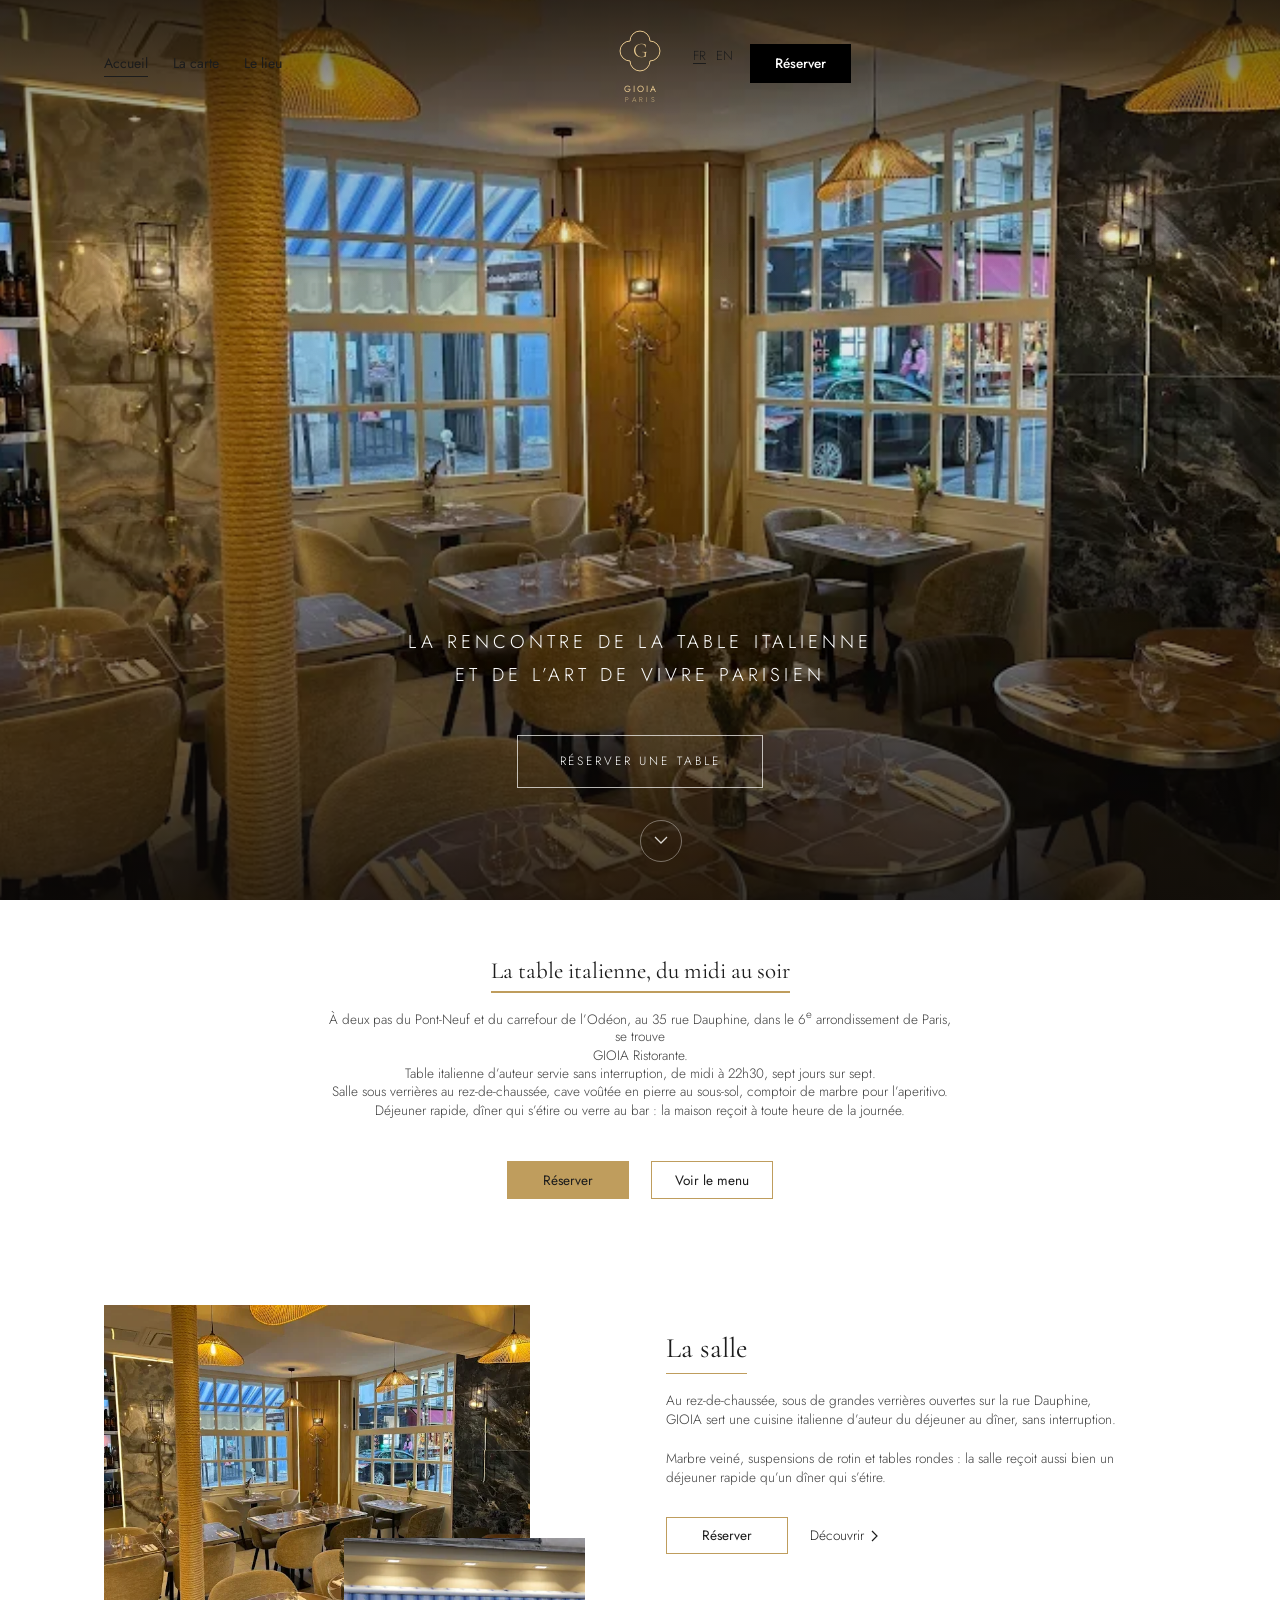
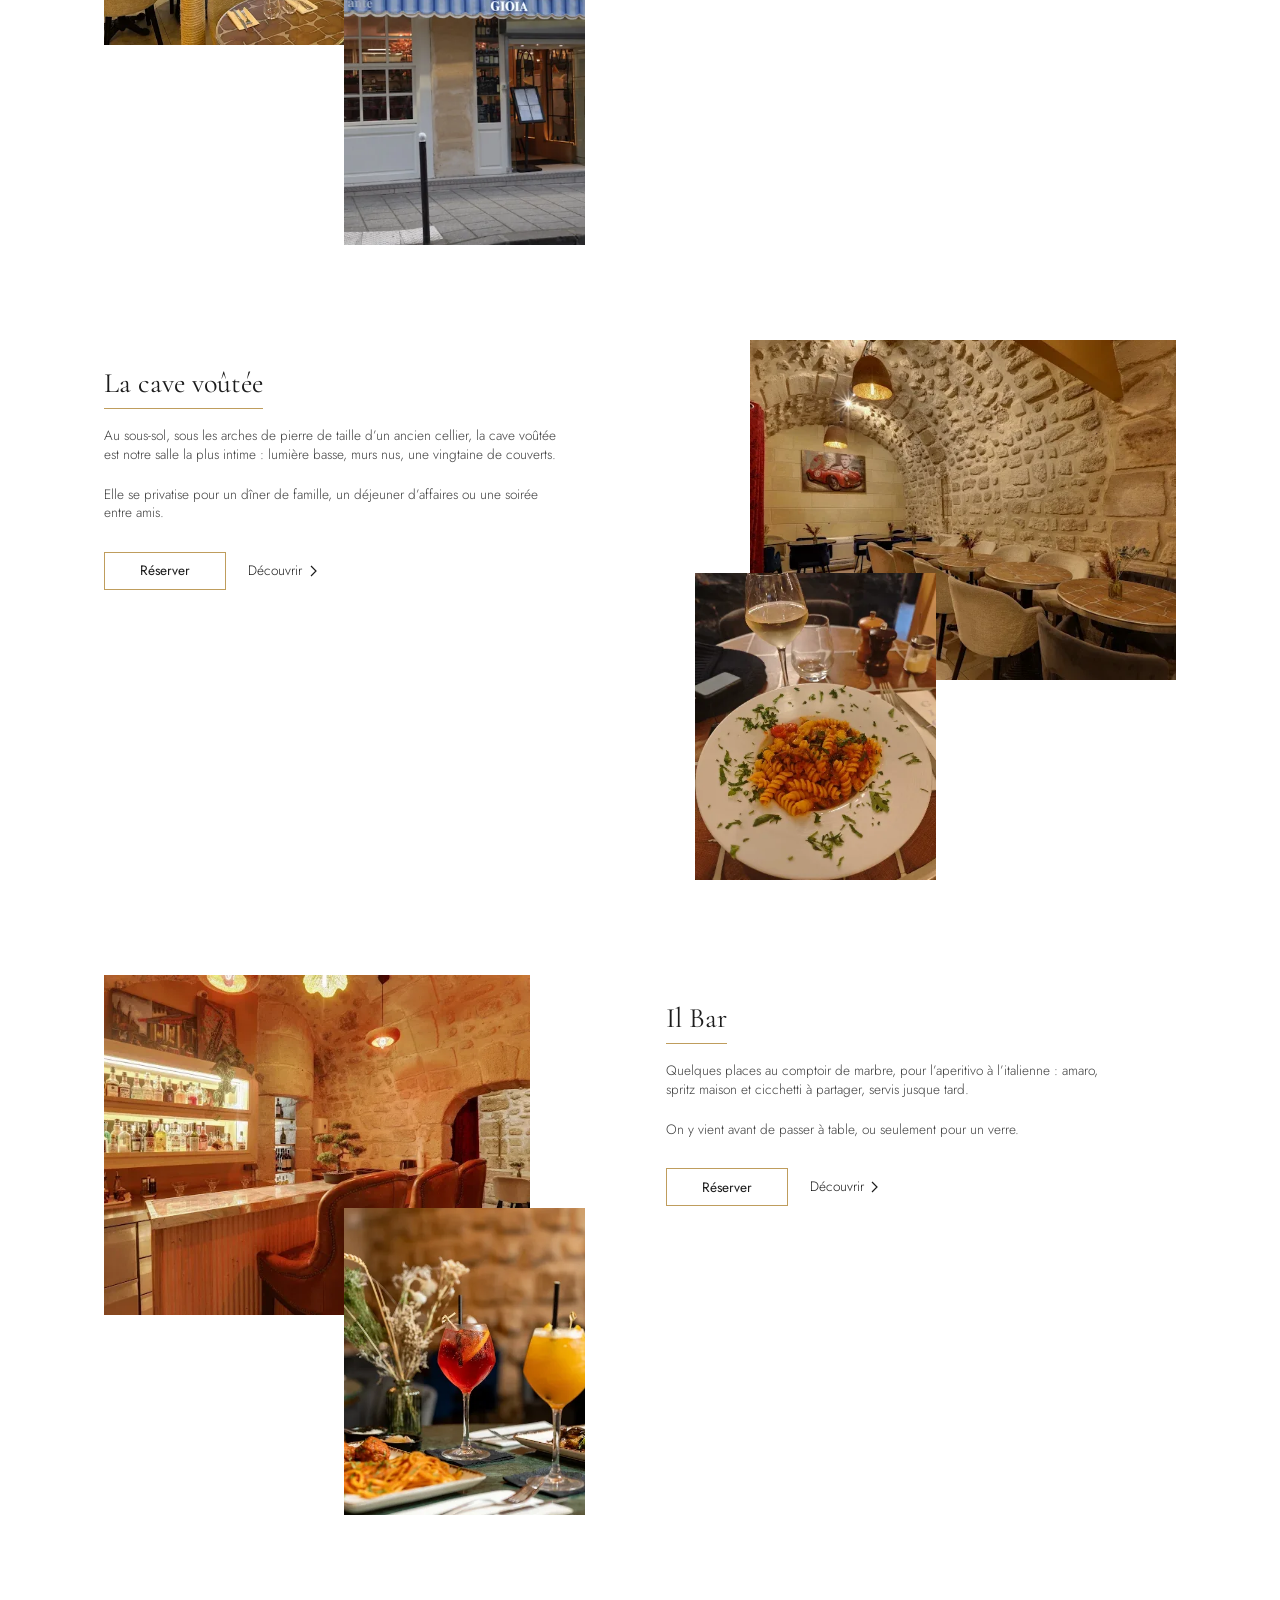
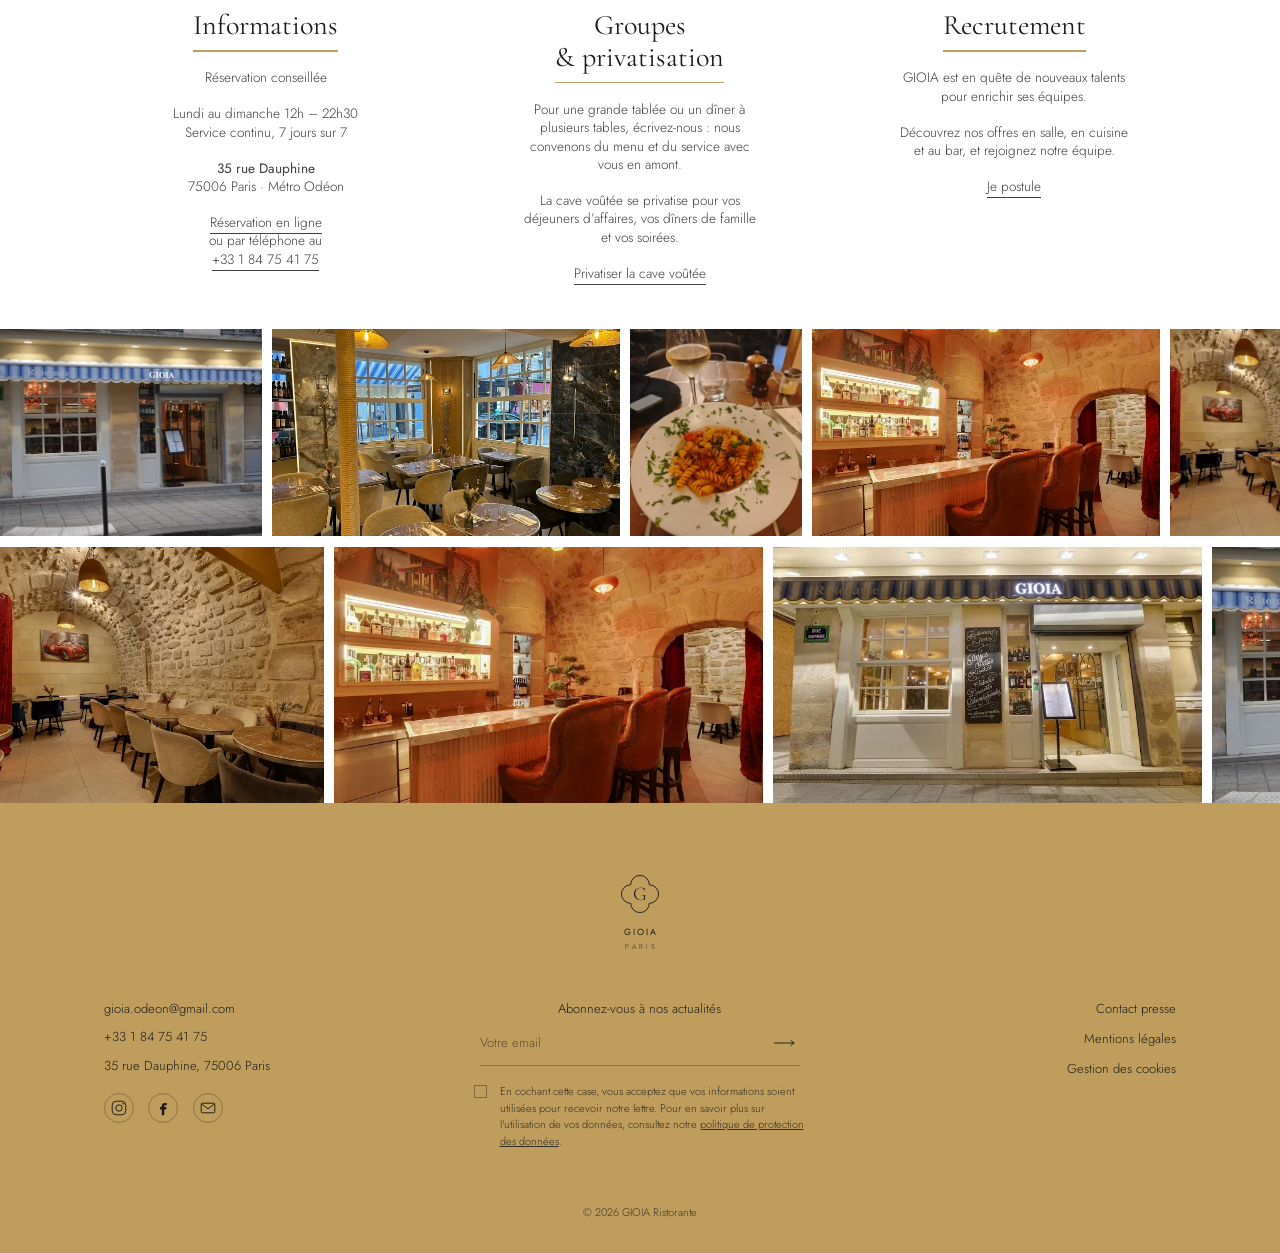
==== commit ce528616: "Refait le site sur la référence : typographie, rythme, structure, animations La transposition précéd" ====
--- a/site/index.html
+++ b/site/index.html
@@ -116,18 +116,27 @@
     <nav class="nav" aria-label="Navigation principale">
       <ul class="nav__list">
         <li><a class="nav__link" href="index.html" aria-current="page">Accueil</a></li>
-        <li><a class="nav__link" href="la-carte.html">La Carte</a></li>
-        <li><a class="nav__link" href="le-lieu.html">Le Lieu</a></li>
+        <li><a class="nav__link" href="la-carte.html">La carte</a></li>
+        <li><a class="nav__link" href="le-lieu.html">Le lieu</a></li>
       </ul>
     </nav>
 
     <a class="brand" href="index.html" aria-label="GIOIA, retour à l'accueil">
-      <span class="brand__name">GIOIA</span>
-      <span class="brand__tag">Ristorante · Paris 6e</span>
+      <svg class="brand__seal" viewBox="0 0 64 64" fill="none" aria-hidden="true">
+        <path d="M43 21 A11 11 0 0 0 21 21 A11 11 0 0 0 21 43 A11 11 0 0 0 43 43 A11 11 0 0 0 43 21 Z"
+              stroke="currentColor" stroke-width="1.1"/>
+        <text x="32" y="39" text-anchor="middle" font-family="Cormorant Garamond, Georgia, serif"
+              font-size="23" fill="currentColor">G</text>
+      </svg>
+      <span class="brand__name">Gioia</span>
+      <span class="brand__tag">Paris</span>
     </a>
 
     <div class="header-actions">
-      <a class="header-aside" href="tel:+33184754175">+33 1 84 75 41 75</a>
+      <p class="lang" aria-label="Langue">
+        <a href="index.html" aria-current="true" lang="fr">FR</a>
+        <a href="index.html" lang="en" title="English version — à venir">EN</a>
+      </p>
       <a class="btn btn--gold" href="reservation.html">Réserver</a>
       <button class="burger" type="button" aria-expanded="false" aria-controls="mobile-menu" aria-label="Ouvrir le menu">
         <span></span><span></span><span></span>
@@ -186,11 +195,11 @@
     </span>
 
     <div class="hero__inner">
-      <h1 class="hero__claim" data-reveal="up">
+      <h1 class="hero__claim">
         <span class="visually-hidden">GIOIA Odéon, restaurant italien, 35 rue Dauphine, Paris 6e. </span>
         La rencontre de la table italienne<br>et de l’art de vivre parisien
       </h1>
-      <a class="hero__cta" href="reservation.html" data-reveal="up" style="--reveal-delay:260ms">
+      <a class="hero__cta" href="reservation.html">
         Réserver une table
       </a>
     </div>
@@ -204,176 +213,71 @@
   </section>
 
   <!-- ============================= CHAPEAU ============================ -->
-  <!-- Paragraphe d'accueil centré : adresse, service et espaces en cinq lignes.
-       Toutes les informations sont celles du restaurant. -->
-  <section class="section section--intro" aria-label="En quelques mots">
+  <section class="section section--intro" aria-labelledby="intro-title">
     <div class="container">
-      <div class="intro" data-reveal-group="120">
-        <p data-reveal="up">
-          À deux pas du Pont-Neuf et du carrefour de l’Odéon, au <strong>35 rue Dauphine</strong>,
-          dans le 6<sup>e</sup> arrondissement de Paris, se trouve
+      <div class="intro">
+        <h1 class="intro__title heading-rule" id="intro-title">
+          <span class="visually-hidden">GIOIA Odéon — </span>La table italienne, du midi au soir
+        </h1>
+        <p>
+          À deux pas du Pont-Neuf et du carrefour de l’Odéon, au 35 rue Dauphine, dans le 6<sup>e</sup> arrondissement de Paris,<br>
+          se trouve<br>
+          GIOIA Ristorante.<br>
+          Table italienne d’auteur servie sans interruption, de midi à 22h30, sept jours sur sept.<br>
+          Salle sous verrières au rez-de-chaussée, cave voûtée en pierre au sous-sol, comptoir de marbre pour l’aperitivo.<br>
+          Déjeuner rapide, dîner qui s’étire ou verre au bar : la maison reçoit à toute heure de la journée.
         </p>
-        <p data-reveal="up" style="font-family:var(--font-display);font-size:clamp(1.5rem,2.6vw,2.25rem);line-height:1.2;color:var(--text-strong);margin-top:0.9rem">
-          GIOIA Ristorante.
-        </p>
-        <p data-reveal="up">
-          Table italienne d’auteur servie sans interruption, de midi à 22h30, sept jours sur sept.
-          Salle sous verrières au rez-de-chaussée, cave voûtée en pierre au sous-sol,
-          comptoir de marbre pour l’aperitivo.
-        </p>
-        <p data-reveal="up">
-          Déjeuner rapide, dîner qui s’étire ou verre au bar : la maison reçoit à toute heure
-          de la journée.
-        </p>
-        <div class="actions actions--center" data-reveal="up">
+        <div class="actions actions--center">
           <a class="btn btn--filled" href="reservation.html">Réserver</a>
-          <a class="btn" href="la-carte.html">Voir la carte</a>
-        </div>
-      </div>
-    </div>
-  </section>
-
-  <!-- ============================ MANIFESTE =========================== -->
-  <section class="section" id="manifeste" aria-labelledby="manifeste-title">
+          <a class="btn" href="la-carte.html">Voir le menu</a>
+        </div>
+      </div>
+    </div>
+  </section>
+
+  <section class="section" aria-labelledby="b1-title">
     <div class="container">
-      <div class="manifesto">
-        <div data-reveal="up">
-          <p class="eyebrow">01 — La maison</p>
-          <span class="rule-v" style="margin-inline:0"></span>
-        </div>
-
-        <div data-reveal-group="120">
-          <h2 id="manifeste-title" class="manifesto__quote" data-reveal="up">
-            <span class="quote-mark" aria-hidden="true">«</span>
-            La gioia, c’est ce moment précis où une assiette juste, un vin bien choisi
-            et une pierre vieille de quatre siècles cessent d’être trois choses distinctes.
-          </h2>
-          <p class="lead" data-reveal="up" style="margin-top:2.5rem">
-            Sous les voûtes d’un ancien cellier du XVII<sup>e</sup> siècle, à deux pas du Pont-Neuf,
-            GIOIA cultive une idée simple de la haute cuisine italienne : peu d’ingrédients,
-            tous irréprochables, travaillés avec une précision d’orfèvre. Nos pâtes sont
-            extrudées au bronze à Gragnano, nos huiles pressées en Pouilles, nos poissons
-            débarqués chaque matin.
-          </p>
-          <p class="manifesto__sign" data-reveal="up">La maison Gioia</p>
-        </div>
-      </div>
-
-      <!-- Chiffres indicatifs : à confirmer par le restaurant avant mise en ligne. -->
-      <div class="stats" data-reveal-group="90">
-        <div class="stat" data-reveal="up">
-          <div class="stat__value">72</div>
-          <p class="stat__label">Couverts sur deux niveaux</p>
-        </div>
-        <div class="stat" data-reveal="up">
-          <div class="stat__value">240</div>
-          <p class="stat__label">Références au caveau</p>
-        </div>
-        <div class="stat" data-reveal="up">
-          <div class="stat__value">18</div>
-          <p class="stat__label">Producteurs italiens partenaires</p>
-        </div>
-        <div class="stat" data-reveal="up">
-          <div class="stat__value">XVII<sup>e</sup></div>
-          <p class="stat__label">Siècle de la cave voûtée</p>
-        </div>
-      </div>
-    </div>
-  </section>
-
-  <!-- ============================== BANDE ============================= -->
-  <section class="band" aria-label="La maison en une phrase">
-    <div class="photo-band" data-reveal="mask">
-      <div class="frame" data-parallax data-caption="facade.webp">
-        <img src="assets/images/facade.webp" alt="La façade de GIOIA Odéon, 35 rue Dauphine, et son store bleu et blanc" width="680" height="453" loading="lazy" decoding="async">
-      </div>
-    </div>
-    <div class="container band__inner" data-reveal="up">
-      <p class="band__line">Si mangia bene<br>dove si torna volentieri.</p>
-      <p class="band__source">On mange bien là où l’on revient</p>
-    </div>
-  </section>
-
-
-  <!-- ============================= ESPACES ============================ -->
-  <section class="section" aria-labelledby="espaces-title">
-    <div class="container">
-      <div class="section-head section-head--split">
-        <div data-reveal="up">
-          <p class="eyebrow">02 — Les lieux</p>
-          <h2 class="heading-rule" id="espaces-title">Trois atmosphères,<br><span class="display-italic">une même adresse</span></h2>
-        </div>
-        <p class="lead" data-reveal="up" style="--reveal-delay:140ms">
-          Du comptoir de marbre au cellier de pierre, chaque espace a sa lumière,
-          son rythme et sa façon de recevoir.
-        </p>
-      </div>
-
-      <div class="cards cards--staggered" data-reveal-group="140">
-        <a class="card" href="le-lieu.html#la-salle" data-reveal="mask">
-          <div class="frame frame--hoverable" data-caption="salle.webp">
-            <img src="assets/images/salle.webp" alt="Salle principale de GIOIA avec tables rondes, marbre noir et suspensions en rotin" width="680" height="510" loading="lazy" decoding="async">
+      <div class="split">
+        <div class="split__media">
+          <div class="duo">
+          <a class="duo__a" href="le-lieu.html#la-salle"><img src="assets/images/salle.webp" alt="La salle principale de GIOIA, tables rondes et grandes verrières" width="680" height="510" loading="lazy" decoding="async"></a>
+          <a class="duo__b" href="le-lieu.html#la-salle"><img src="assets/images/facade.webp" alt="La façade de GIOIA Odéon et son store bleu et blanc" width="680" height="453" loading="lazy" decoding="async"></a>
+        </div>
+        </div>
+
+        <div class="split__body">
+          <h2 class="heading-rule" id="b1-title">La salle</h2>
+          <p>Au rez-de-chaussée, sous de grandes verrières ouvertes sur la rue Dauphine, GIOIA sert une cuisine italienne d’auteur du déjeuner au dîner, sans interruption.</p>
+          <p>Marbre veiné, suspensions de rotin et tables rondes : la salle reçoit aussi bien un déjeuner rapide qu’un dîner qui s’étire.</p>
+          <div class="actions">
+            <a class="btn" href="reservation.html">Réserver</a>
+            <a class="link-arrow" href="le-lieu.html#la-salle">Découvrir
+              <svg width="7" height="12" viewBox="0 0 7 12" aria-hidden="true"><path d="M1 1l5 5-5 5" fill="none" stroke="currentColor" stroke-width="1.2"/></svg>
+            </a>
           </div>
-          <div class="card__body">
-            <span class="card__index">Rez-de-chaussée</span>
-            <h3 class="card__title">La Salle</h3>
-            <p class="card__text">Rez-de-chaussée baigné de lumière, marbre veiné et grandes verrières sur la rue Dauphine.</p>
-          </div>
-        </a>
-
-        <a class="card" href="le-lieu.html#la-cave" data-reveal="mask">
-          <div class="frame frame--hoverable" data-caption="cave-voutee.webp">
-            <img src="assets/images/cave-voutee.webp" alt="La cave voûtée en pierre de taille de GIOIA, tables dressées sous les arches" width="680" height="453" loading="lazy" decoding="async">
-          </div>
-          <div class="card__body">
-            <span class="card__index">Sous-sol</span>
-            <h3 class="card__title">La Cave voûtée</h3>
-            <p class="card__text">Pierre du XVII<sup>e</sup> siècle, lumière basse et velours grenat. Notre salle la plus intime.</p>
-          </div>
-        </a>
-
-        <a class="card" href="le-lieu.html#il-bar" data-reveal="mask">
-          <div class="frame frame--hoverable" data-caption="bar.webp">
-            <img src="assets/images/bar.webp" alt="Le bar de GIOIA, comptoir de marbre et tabourets en cuir cognac sous les voûtes" width="680" height="453" loading="lazy" decoding="async">
-          </div>
-          <div class="card__body">
-            <span class="card__index">Au comptoir</span>
-            <h3 class="card__title">Il Bar</h3>
-            <p class="card__text">Quelques places au comptoir pour l’aperitivo, amaro et cicchetti à l’appui.</p>
-          </div>
-        </a>
-      </div>
-    </div>
-  </section>
-
-  <!-- ============================= CUISINE ============================ -->
-  <section class="section bg-ink-2" aria-labelledby="cuisine-title">
+        </div>
+      </div>
+    </div>
+  </section>
+
+  <section class="section" aria-labelledby="b2-title">
     <div class="container">
       <div class="split split--reverse">
-        <div class="split__media" data-reveal="mask">
-          <div class="frame frame--ratio-3-4 frame--hoverable" data-caption="fusilli.webp">
-            <img src="assets/images/fusilli.webp" alt="Fusilli de Gragnano au ragù de poissons de roche, servis avec un verre de vin blanc" width="382" height="510" loading="lazy" decoding="async">
-          </div>
-        </div>
-
-        <div class="split__body" data-reveal-group="110">
-          <p class="eyebrow" data-reveal="up">03 — La cuisine</p>
-          <h2 class="heading-rule" id="cuisine-title" data-reveal="up">Le produit,<br><span class="display-italic">puis le silence</span></h2>
-          <p data-reveal="up">
-            Chaque semaine, la carte se règle sur ce que la marée et les maraîchers nous
-            accordent. Le reste vient d’Italie : la burrata d’Andria le mardi, la ricotta
-            di pecora de Sicile le jeudi, la truffe d’Alba dès novembre.
-          </p>
-          <p data-reveal="up">
-            Nos pâtes sèchent lentement, nos bouillons réduisent douze heures, nos desserts
-            refusent le sucre inutile. Ce n’est pas une posture : c’est la seule manière
-            que nous connaissions de faire goûter l’Italie telle qu’elle est.
-          </p>
-          <div class="actions" data-reveal="up">
+        <div class="split__media">
+          <div class="duo duo--right">
+          <a class="duo__a" href="le-lieu.html#la-cave"><img src="assets/images/cave-voutee.webp" alt="La cave voûtée en pierre de taille, tables dressées sous les arches" width="680" height="453" loading="lazy" decoding="async"></a>
+          <a class="duo__b" href="le-lieu.html#la-cave"><img src="assets/images/fusilli.webp" alt="Fusilli de Gragnano au ragù de poissons de roche" width="382" height="510" loading="lazy" decoding="async"></a>
+        </div>
+        </div>
+
+        <div class="split__body">
+          <h2 class="heading-rule" id="b2-title">La cave voûtée</h2>
+          <p>Au sous-sol, sous les arches de pierre de taille d’un ancien cellier, la cave voûtée est notre salle la plus intime : lumière basse, murs nus, une vingtaine de couverts.</p>
+          <p>Elle se privatise pour un dîner de famille, un déjeuner d’affaires ou une soirée entre amis.</p>
+          <div class="actions">
             <a class="btn" href="reservation.html">Réserver</a>
-            <a class="link-arrow" href="la-carte.html">
-              Voir la carte complète
-              <svg width="24" height="8" viewBox="0 0 24 8" aria-hidden="true"><path d="M0 4h22M18 1l4 3-4 3" fill="none" stroke="currentColor" stroke-width="1"/></svg>
+            <a class="link-arrow" href="le-lieu.html#la-cave">Découvrir
+              <svg width="7" height="12" viewBox="0 0 7 12" aria-hidden="true"><path d="M1 1l5 5-5 5" fill="none" stroke="currentColor" stroke-width="1.2"/></svg>
             </a>
           </div>
         </div>
@@ -381,231 +285,170 @@
     </div>
   </section>
 
-  <!-- ========================= SIGNATURES ============================= -->
-  <section class="section bg-ink-3" aria-labelledby="signatures-title">
+  <section class="section" aria-labelledby="b3-title">
     <div class="container">
-      <div class="signature">
-        <div class="signature__media" data-reveal="mask">
-          <div class="frame frame--ratio-3-4 frame--hoverable" data-caption="aperitivo.webp">
-            <img src="assets/images/aperitivo.webp" alt="Deux cocktails et une assiette de pâtes sur une table de GIOIA Odéon" width="408" height="510" loading="lazy" decoding="async">
+      <div class="split">
+        <div class="split__media">
+          <div class="duo">
+          <a class="duo__a" href="le-lieu.html#il-bar"><img src="assets/images/bar.webp" alt="Le comptoir de marbre du bar de GIOIA sous les voûtes" width="680" height="453" loading="lazy" decoding="async"></a>
+          <a class="duo__b" href="le-lieu.html#il-bar"><img src="assets/images/aperitivo.webp" alt="Deux cocktails et une assiette de pâtes sur une table de GIOIA" width="408" height="510" loading="lazy" decoding="async"></a>
+        </div>
+        </div>
+
+        <div class="split__body">
+          <h2 class="heading-rule" id="b3-title">Il Bar</h2>
+          <p>Quelques places au comptoir de marbre, pour l’aperitivo à l’italienne : amaro, spritz maison et cicchetti à partager, servis jusque tard.</p>
+          <p>On y vient avant de passer à table, ou seulement pour un verre.</p>
+          <div class="actions">
+            <a class="btn" href="reservation.html">Réserver</a>
+            <a class="link-arrow" href="le-lieu.html#il-bar">Découvrir
+              <svg width="7" height="12" viewBox="0 0 7 12" aria-hidden="true"><path d="M1 1l5 5-5 5" fill="none" stroke="currentColor" stroke-width="1.2"/></svg>
+            </a>
           </div>
         </div>
-
-        <div data-reveal-group="80">
-          <p class="eyebrow" data-reveal="up">04 — Signatures</p>
-          <h2 class="heading-rule" id="signatures-title" data-reveal="up" style="margin-bottom:clamp(2rem,4vw,3rem)">
-            Quelques assiettes<br><span class="display-italic">qui nous ressemblent</span>
-          </h2>
-
-          <div class="signature__list">
-            <article class="menu-item" data-reveal="up">
-              <div class="menu-item__head">
-                <h3 class="menu-item__name">Fusilli al Ragù di Mare</h3>
-                <span class="menu-item__leader" aria-hidden="true"></span>
-                <span class="menu-item__price">32 €</span>
-              </div>
-              <p class="menu-item__desc">Fusilli de Gragnano, ragù de poissons de roche, datterini confits, herbes du jardin.</p>
-            </article>
-
-            <article class="menu-item" data-reveal="up">
-              <div class="menu-item__head">
-                <h3 class="menu-item__name">Tagliolini al Tartufo</h3>
-                <span class="menu-item__leader" aria-hidden="true"></span>
-                <span class="menu-item__price">46 €</span>
-              </div>
-              <p class="menu-item__desc">Tagliolini aux jaunes d’œufs, beurre noisette, truffe noire d’Alba râpée en salle.</p>
-            </article>
-
-            <article class="menu-item" data-reveal="up">
-              <div class="menu-item__head">
-                <h3 class="menu-item__name">Branzino in Crosta di Sale</h3>
-                <span class="menu-item__leader" aria-hidden="true"></span>
-                <span class="menu-item__price">42 €</span>
-              </div>
-              <p class="menu-item__desc">Bar de ligne en croûte de sel de Cervia, artichauts poivrade, huile Taggiasca.</p>
-            </article>
-
-            <article class="menu-item" data-reveal="up">
-              <div class="menu-item__head">
-                <h3 class="menu-item__name">Sfera al Cioccolato</h3>
-                <span class="menu-item__leader" aria-hidden="true"></span>
-                <span class="menu-item__price">17 €</span>
-              </div>
-              <p class="menu-item__desc">Chocolat Amedei 70 %, cœur noisette du Piémont, glace au sel de Cervia.</p>
-            </article>
-          </div>
-
-          <div style="margin-top:clamp(2rem,4vw,3rem)" data-reveal="up">
-            <a class="btn" href="la-carte.html">La carte &amp; les vins</a>
-          </div>
-        </div>
-      </div>
-    </div>
-  </section>
-
-  <!-- ============================ APPEL =============================== -->
-  <section class="cta-band" aria-labelledby="cta-title">
-    <div class="photo-band" data-reveal="mask">
-      <div class="frame" data-parallax data-caption="cave-voutee.webp">
-        <img src="assets/images/cave-voutee.webp" alt="Les tables dressées sous les voûtes de pierre de GIOIA Odéon" width="680" height="453" loading="lazy" decoding="async">
-      </div>
-    </div>
-    <div class="container cta-band__inner" data-reveal-group="110">
-      <p class="eyebrow eyebrow--center" data-reveal="up">Réservation</p>
-      <h2 class="heading-rule" id="cta-title" data-reveal="up">Votre table<br><span class="display-italic">vous attend</span></h2>
-      <p class="lead" style="margin-inline:auto" data-reveal="up">
-        Déjeuner sous les verrières, dîner sous les voûtes ou aperitivo au comptoir :
-        réservez en moins d’une minute.
-      </p>
-      <div class="btn-group" style="justify-content:center;margin-top:2.5rem" data-reveal="up">
-        <a class="btn btn--gold" href="reservation.html">Réserver en ligne</a>
-        <a class="btn btn--ghost" href="tel:+33184754175">+33 1 84 75 41 75</a>
       </div>
     </div>
   </section>
 
   <!-- ========================= INFORMATIONS =========================== -->
-  <!-- Trois colonnes centrées, sur le modèle de la référence. Les horaires,
-       l'adresse et le téléphone sont ceux du restaurant ; rien n'est inventé
-       ici, les demandes de groupe et de candidature passent par l'adresse
-       courriel publique de la maison. -->
   <section class="section" aria-labelledby="infos-title">
     <div class="container">
       <h2 class="visually-hidden" id="infos-title">Informations pratiques</h2>
-      <div class="infos" data-reveal-group="130">
-
-        <div class="infos__col" data-reveal="up">
+      <div class="infos">
+
+        <div class="infos__col">
           <h3 class="infos__title heading-rule">Informations</h3>
           <p>Réservation conseillée</p>
-          <p>
-            Lundi au dimanche 12h – 22h30<br>
-            Service continu, 7 jours sur 7
-          </p>
-          <p>
-            <strong>35 rue Dauphine</strong><br>
-            75006 Paris · Métro Odéon
-          </p>
-          <p>
-            <a class="link-line" href="reservation.html">Réservation en ligne</a><br>
-            ou par téléphone au<br>
-            <a class="link-line" href="tel:+33184754175">+33 1 84 75 41 75</a>
-          </p>
-        </div>
-
-        <div class="infos__col" data-reveal="up">
+          <p>Lundi au dimanche 12h – 22h30<br>Service continu, 7 jours sur 7</p>
+          <p><strong>35 rue Dauphine</strong><br>75006 Paris · Métro Odéon</p>
+          <p><a class="link-line" href="reservation.html">Réservation en ligne</a><br>
+             ou par téléphone au<br>
+             <a class="link-line" href="tel:+33184754175">+33 1 84 75 41 75</a></p>
+        </div>
+
+        <div class="infos__col">
           <h3 class="infos__title heading-rule">Groupes<br>&amp; privatisation</h3>
-          <p>
-            Pour une grande tablée ou un dîner à plusieurs tables, écrivez-nous :
-            nous convenons du menu et du service avec vous en amont.
-          </p>
-          <p>
-            La cave voûtée se privatise pour vos déjeuners d’affaires, vos dîners
-            de famille et vos soirées.
-          </p>
-          <p>
-            <a class="link-line" href="le-lieu.html#privatisation">Privatiser la cave voûtée</a>
-          </p>
-        </div>
-
-        <div class="infos__col" data-reveal="up">
-          <h3 class="infos__title heading-rule">Nous rejoindre</h3>
-          <p>
-            GIOIA recrute en salle, en cuisine et au bar, en CDI comme en extra.
-          </p>
-          <p>
-            Envoyez votre candidature et nous revenons vers vous.
-          </p>
-          <p>
-            <a class="link-line" href="mailto:gioia.odeon@gmail.com?subject=Candidature%20GIOIA%20Od%C3%A9on">Je postule</a>
-          </p>
-        </div>
-
-      </div>
-    </div>
-  </section>
-
-  <!-- =========================== MOSAÏQUE ============================= -->
-  <!-- Bande photographique pleine largeur, tuiles inégales séparées d'un
-       filet blanc. Aucun texte par-dessus : la règle de la maison tient. -->
-  <section class="mosaic" aria-label="La maison en images" data-reveal-group="90">
-    <a class="mosaic__tile" href="le-lieu.html" data-reveal="mask">
-      <img src="assets/images/facade.webp" alt="La façade de GIOIA Odéon, rue Dauphine" width="680" height="453" loading="lazy" decoding="async">
-    </a>
-    <a class="mosaic__tile" href="le-lieu.html#la-salle" data-reveal="mask">
-      <img src="assets/images/salle.webp" alt="La salle du rez-de-chaussée et ses verrières" width="680" height="510" loading="lazy" decoding="async">
-    </a>
-    <a class="mosaic__tile" href="la-carte.html" data-reveal="mask">
-      <img src="assets/images/fusilli.webp" alt="Fusilli de Gragnano au ragù de poissons de roche" width="382" height="510" loading="lazy" decoding="async">
-    </a>
-    <a class="mosaic__tile" href="le-lieu.html#il-bar" data-reveal="mask">
-      <img src="assets/images/bar.webp" alt="Le comptoir de marbre du bar de GIOIA" width="680" height="453" loading="lazy" decoding="async">
-    </a>
-    <a class="mosaic__tile" href="le-lieu.html#la-cave" data-reveal="mask">
-      <img src="assets/images/cave-voutee.webp" alt="La cave voûtée du XVIIe siècle, tables dressées sous les arches" width="680" height="453" loading="lazy" decoding="async">
-    </a>
-    <a class="mosaic__tile" href="la-carte.html#vins" data-reveal="mask">
-      <img src="assets/images/aperitivo.webp" alt="Deux cocktails de l’aperitivo servis au bar" width="408" height="510" loading="lazy" decoding="async">
-    </a>
-    <a class="mosaic__tile" href="le-lieu.html#acces" data-reveal="mask">
-      <img src="assets/images/facade-nuit.webp" alt="La devanture de GIOIA Odéon éclairée à la nuit tombée" width="680" height="453" loading="lazy" decoding="async">
-    </a>
+          <p>Pour une grande tablée ou un dîner à plusieurs tables, écrivez-nous : nous convenons du menu et du service avec vous en amont.</p>
+          <p>La cave voûtée se privatise pour vos déjeuners d’affaires, vos dîners de famille et vos soirées.</p>
+          <p><a class="link-line" href="le-lieu.html#privatisation">Privatiser la cave voûtée</a></p>
+        </div>
+
+        <div class="infos__col">
+          <h3 class="infos__title heading-rule">Recrutement</h3>
+          <p>GIOIA est en quête de nouveaux talents pour enrichir ses équipes.</p>
+          <p>Découvrez nos offres en salle, en cuisine et au bar, et rejoignez notre équipe.</p>
+          <p><a class="link-line" href="mailto:gioia.odeon@gmail.com?subject=Candidature%20GIOIA%20Od%C3%A9on">Je postule</a></p>
+        </div>
+
+      </div>
+    </div>
+  </section>
+
+  <!-- ========================== MOSAÏQUE ============================= -->
+  <!-- Deux rubans pleine largeur qui glissent en sens opposés, à 72 px par
+       seconde — la vitesse est celle relevée image par image sur la
+       référence. Chaque ruban est écrit deux fois : la boucle est sans
+       raccord. Aucun texte par-dessus. -->
+  <section class="marquee" aria-label="La maison en images">
+    <div class="marquee__row">
+      <div class="marquee__track">
+      <span class="marquee__tile marquee__tile--w2"><img src="assets/images/facade.webp" alt="La façade de GIOIA Odéon, rue Dauphine" loading="lazy" decoding="async"></span>
+      <span class="marquee__tile marquee__tile--w1"><img src="assets/images/salle.webp" alt="La salle du rez-de-chaussée et ses verrières" loading="lazy" decoding="async"></span>
+      <span class="marquee__tile marquee__tile--w3"><img src="assets/images/fusilli.webp" alt="Fusilli de Gragnano au ragù de poissons" loading="lazy" decoding="async"></span>
+      <span class="marquee__tile marquee__tile--w1"><img src="assets/images/bar.webp" alt="Le comptoir de marbre du bar" loading="lazy" decoding="async"></span>
+      <span class="marquee__tile marquee__tile--w2"><img src="assets/images/cave-voutee.webp" alt="La cave voûtée en pierre de taille" loading="lazy" decoding="async"></span>
+      <span class="marquee__tile marquee__tile--w3"><img src="assets/images/aperitivo.webp" alt="Deux cocktails de l’aperitivo" loading="lazy" decoding="async"></span>
+      <span class="marquee__tile marquee__tile--w1"><img src="assets/images/facade-nuit.webp" alt="La devanture éclairée à la nuit tombée" loading="lazy" decoding="async"></span>
+      <span class="marquee__tile marquee__tile--w2"><img src="assets/images/facade.webp" alt="La façade de GIOIA Odéon, rue Dauphine" loading="lazy" decoding="async"></span>
+      <span class="marquee__tile marquee__tile--w1"><img src="assets/images/salle.webp" alt="La salle du rez-de-chaussée et ses verrières" loading="lazy" decoding="async"></span>
+      <span class="marquee__tile marquee__tile--w3"><img src="assets/images/fusilli.webp" alt="Fusilli de Gragnano au ragù de poissons" loading="lazy" decoding="async"></span>
+      <span class="marquee__tile marquee__tile--w1"><img src="assets/images/bar.webp" alt="Le comptoir de marbre du bar" loading="lazy" decoding="async"></span>
+      <span class="marquee__tile marquee__tile--w2"><img src="assets/images/cave-voutee.webp" alt="La cave voûtée en pierre de taille" loading="lazy" decoding="async"></span>
+      <span class="marquee__tile marquee__tile--w3"><img src="assets/images/aperitivo.webp" alt="Deux cocktails de l’aperitivo" loading="lazy" decoding="async"></span>
+      <span class="marquee__tile marquee__tile--w1"><img src="assets/images/facade-nuit.webp" alt="La devanture éclairée à la nuit tombée" loading="lazy" decoding="async"></span>
+      </div>
+    </div>
+    <div class="marquee__row marquee__row--tall marquee__row--reverse">
+      <div class="marquee__track">
+      <span class="marquee__tile marquee__tile--w2"><img src="assets/images/cave-voutee.webp" alt="La cave voûtée en pierre de taille" loading="lazy" decoding="async"></span>
+      <span class="marquee__tile marquee__tile--w1"><img src="assets/images/bar.webp" alt="Le comptoir de marbre du bar" loading="lazy" decoding="async"></span>
+      <span class="marquee__tile marquee__tile--w1"><img src="assets/images/facade-nuit.webp" alt="La devanture éclairée à la nuit tombée" loading="lazy" decoding="async"></span>
+      <span class="marquee__tile marquee__tile--w2"><img src="assets/images/facade.webp" alt="La façade de GIOIA Odéon, rue Dauphine" loading="lazy" decoding="async"></span>
+      <span class="marquee__tile marquee__tile--w3"><img src="assets/images/aperitivo.webp" alt="Deux cocktails de l’aperitivo" loading="lazy" decoding="async"></span>
+      <span class="marquee__tile marquee__tile--w1"><img src="assets/images/salle.webp" alt="La salle du rez-de-chaussée et ses verrières" loading="lazy" decoding="async"></span>
+      <span class="marquee__tile marquee__tile--w3"><img src="assets/images/fusilli.webp" alt="Fusilli de Gragnano au ragù de poissons" loading="lazy" decoding="async"></span>
+      <span class="marquee__tile marquee__tile--w2"><img src="assets/images/cave-voutee.webp" alt="La cave voûtée en pierre de taille" loading="lazy" decoding="async"></span>
+      <span class="marquee__tile marquee__tile--w1"><img src="assets/images/bar.webp" alt="Le comptoir de marbre du bar" loading="lazy" decoding="async"></span>
+      <span class="marquee__tile marquee__tile--w1"><img src="assets/images/facade-nuit.webp" alt="La devanture éclairée à la nuit tombée" loading="lazy" decoding="async"></span>
+      <span class="marquee__tile marquee__tile--w2"><img src="assets/images/facade.webp" alt="La façade de GIOIA Odéon, rue Dauphine" loading="lazy" decoding="async"></span>
+      <span class="marquee__tile marquee__tile--w3"><img src="assets/images/aperitivo.webp" alt="Deux cocktails de l’aperitivo" loading="lazy" decoding="async"></span>
+      <span class="marquee__tile marquee__tile--w1"><img src="assets/images/salle.webp" alt="La salle du rez-de-chaussée et ses verrières" loading="lazy" decoding="async"></span>
+      <span class="marquee__tile marquee__tile--w3"><img src="assets/images/fusilli.webp" alt="Fusilli de Gragnano au ragù de poissons" loading="lazy" decoding="async"></span>
+      </div>
+    </div>
   </section>
 
 </main>
 
 <footer class="site-footer">
   <div class="container">
+    <a class="footer-seal" href="index.html" aria-label="GIOIA, retour à l'accueil">
+      <svg class="brand__seal" viewBox="0 0 64 64" fill="none" aria-hidden="true">
+        <path d="M43 21 A11 11 0 0 0 21 21 A11 11 0 0 0 21 43 A11 11 0 0 0 43 43 A11 11 0 0 0 43 21 Z"
+              stroke="currentColor" stroke-width="1.1"/>
+        <text x="32" y="39" text-anchor="middle" font-family="Cormorant Garamond, Georgia, serif"
+              font-size="23" fill="currentColor">G</text>
+      </svg>
+      <span class="brand__name">Gioia</span>
+      <span class="brand__tag">Paris</span>
+    </a>
+
     <div class="footer-top">
-      <div class="footer-brand">
-        <p class="footer-brand__name">GIOIA</p>
-        <div class="rule-tricolore" aria-hidden="true"></div>
-        <p>Restaurant italien gastronomique, rue Dauphine, dans le 6<sup>e</sup> arrondissement de Paris. Cuisine d’auteur, cave voûtée, bar à cocktails.</p>
+      <div class="footer-col">
+        <p><a class="link-line" href="mailto:gioia.odeon@gmail.com">gioia.odeon@gmail.com</a></p>
+        <p><a class="link-line" href="tel:+33184754175">+33 1 84 75 41 75</a></p>
+        <p>35 rue Dauphine, 75006 Paris</p>
         <ul class="footer-social">
           <li><a href="https://www.instagram.com/gioia.odeon/" aria-label="Instagram" rel="noopener noreferrer" target="_blank">
-            <svg width="17" height="17" viewBox="0 0 20 20" aria-hidden="true"><rect x="1.5" y="1.5" width="17" height="17" rx="5" fill="none" stroke="currentColor" stroke-width="1.2"/><circle cx="10" cy="10" r="4" fill="none" stroke="currentColor" stroke-width="1.2"/><circle cx="15.2" cy="4.8" r="1" fill="currentColor"/></svg>
+            <svg width="16" height="16" viewBox="0 0 20 20" aria-hidden="true"><rect x="1.5" y="1.5" width="17" height="17" rx="5" fill="none" stroke="currentColor" stroke-width="1.2"/><circle cx="10" cy="10" r="4" fill="none" stroke="currentColor" stroke-width="1.2"/><circle cx="15.2" cy="4.8" r="1" fill="currentColor"/></svg>
           </a></li>
           <li><a href="https://www.facebook.com/p/Gioia-Paris-Od%C3%A9on-61570011088949/" aria-label="Facebook" rel="noopener noreferrer" target="_blank">
-            <svg width="17" height="17" viewBox="0 0 20 20" aria-hidden="true"><path d="M12.5 6.5h2.2V3.6h-2.6c-2.3 0-3.6 1.4-3.6 3.7v1.5H6.2v3h2.3V19h3.1v-7.2h2.3l.4-3h-2.7V7.6c0-.8.3-1.1.9-1.1z" fill="currentColor"/></svg>
+            <svg width="16" height="16" viewBox="0 0 20 20" aria-hidden="true"><path d="M12.5 6.5h2.2V3.6h-2.6c-2.3 0-3.6 1.4-3.6 3.7v1.5H6.2v3h2.3V19h3.1v-7.2h2.3l.4-3h-2.7V7.6c0-.8.3-1.1.9-1.1z" fill="currentColor"/></svg>
           </a></li>
           <li><a href="mailto:gioia.odeon@gmail.com" aria-label="Nous écrire">
-            <svg width="17" height="17" viewBox="0 0 20 20" aria-hidden="true"><rect x="1.5" y="4" width="17" height="12" rx="1.5" fill="none" stroke="currentColor" stroke-width="1.2"/><path d="M2 5l8 6 8-6" fill="none" stroke="currentColor" stroke-width="1.2"/></svg>
+            <svg width="16" height="16" viewBox="0 0 20 20" aria-hidden="true"><rect x="1.5" y="4" width="17" height="12" rx="1.5" fill="none" stroke="currentColor" stroke-width="1.2"/><path d="M2 5l8 6 8-6" fill="none" stroke="currentColor" stroke-width="1.2"/></svg>
           </a></li>
         </ul>
       </div>
 
-      <div class="info-block">
-        <h3>Adresse</h3>
-        <p>35 rue Dauphine<br>75006 Paris</p>
-        <p><a class="link-line" href="https://maps.google.com/?q=35+rue+Dauphine+75006+Paris" rel="noopener noreferrer" target="_blank">Itinéraire</a></p>
-        <p>Métro Odéon · Pont-Neuf</p>
-      </div>
-
-      <div class="info-block">
-        <h3>Horaires</h3>
-        <dl style="margin:0">
-          <div class="hours-row"><dt>Lundi – Dimanche</dt><dd>12h – 22h30</dd></div>
-          <div class="hours-row"><dt>Service</dt><dd>continu, 7 jours sur 7</dd></div>
-        </dl>
-      </div>
-
-      <div class="info-block">
-        <h3>Contact</h3>
+      <!-- Invitation à la lettre d'information. Faute de service d'envoi, le
+           bouton ouvre le courrielleur du visiteur : rien n'est simulé. À
+           rebrancher sur Brevo, Mailchimp ou l'outil de votre choix. -->
+      <div class="footer-col footer-col--center">
+        <p class="footer-news__label">Abonnez-vous à nos actualités</p>
+        <form class="footer-news" action="mailto:gioia.odeon@gmail.com" method="post" enctype="text/plain">
+          <input type="email" name="email" placeholder="Votre email" aria-label="Votre adresse électronique" required>
+          <button type="submit" aria-label="S'abonner">
+            <svg width="22" height="8" viewBox="0 0 24 8" aria-hidden="true"><path d="M0 4h22M18 1l4 3-4 3" fill="none" stroke="currentColor" stroke-width="1"/></svg>
+          </button>
+        </form>
+        <label class="footer-news__consent">
+          <input type="checkbox" required>
+          <span>En cochant cette case, vous acceptez que vos informations soient utilisées pour recevoir notre lettre. Pour en savoir plus sur l'utilisation de vos données, consultez notre <a href="le-lieu.html#acces">politique de protection des données</a>.</span>
+        </label>
+      </div>
+
+      <div class="footer-col footer-col--end">
         <ul>
-          <li><a class="link-line" href="tel:+33184754175">+33 1 84 75 41 75</a></li>
-          <li><a class="link-line" href="mailto:gioia.odeon@gmail.com">gioia.odeon@gmail.com</a></li>
-          <li><a class="link-line" href="reservation.html">Réserver une table</a></li>
-          <li><a class="link-line" href="le-lieu.html#privatisation">Privatisation</a></li>
+          <li><a class="link-line" href="mailto:gioia.odeon@gmail.com?subject=Contact%20presse">Contact presse</a></li>
+          <li><a class="link-line" href="le-lieu.html#acces">Mentions légales</a></li>
+          <li><a class="link-line" href="le-lieu.html#acces">Gestion des cookies</a></li>
         </ul>
       </div>
     </div>
 
     <div class="footer-bottom">
-      <p>© <span data-year>2026</span> GIOIA Ristorante — Tous droits réservés.</p>
-      <ul>
-        <li><a href="le-lieu.html#acces">Accès</a></li>
-        <li><a href="la-carte.html">Carte</a></li>
-        <li><a href="reservation.html">Réservation</a></li>
-      </ul>
+      <p>© <span data-year>2026</span> GIOIA Ristorante</p>
     </div>
   </div>
 </footer>
--- a/site/assets/css/style.css
+++ b/site/assets/css/style.css
@@ -71,30 +71,33 @@
   --font-display: "Cormorant Garamond", "Iowan Old Style", Georgia, "Times New Roman", serif;
   --font-sans:    "Jost", "Helvetica Neue", -apple-system, BlinkMacSystemFont, "Segoe UI", sans-serif;
 
-  --fs-hero:  clamp(3.5rem, 12vw, 11rem);
-  --fs-h1:    clamp(2.75rem, 6.5vw, 5.5rem);
-  --fs-h2:    clamp(2.1rem, 4.6vw, 4rem);
-  --fs-h3:    clamp(1.5rem, 2.4vw, 2.25rem);
-  --fs-lead:  clamp(1.05rem, 1.35vw, 1.35rem);
-  --fs-body:  clamp(0.975rem, 1.05vw, 1.0625rem);
+  /* Échelle relevée sur la référence, à 1280 px de large : titre de section
+     28 px (2,19 vw), titre de chapeau 24 px, corps 13 px (1,02 vw). */
+  --fs-hero:  clamp(2.5rem, 5vw, 4rem);
+  --fs-h1:    clamp(1.5rem, 2.6vw, 2.2rem);
+  --fs-h2:    clamp(1.45rem, 2.2vw, 2rem);
+  --fs-h3:    clamp(1.15rem, 1.5vw, 1.45rem);
+  --fs-lead:  clamp(0.9rem, 1.1vw, 1.05rem);
+  --fs-body:  clamp(0.85rem, 1.02vw, 1rem);
   --fs-small: 0.8125rem;
-  --fs-label: 0.6875rem;
-
-  /* Espacements */
-  --gutter:      clamp(1.25rem, 5vw, 5rem);
-  --section-y:   clamp(5rem, 12vw, 11rem);
-  --maxw:        1600px;
-  --maxw-text:   62ch;
-
-  /* Coins des photographies — discret, il adoucit sans faire « vignette ». */
-  --radius-photo: clamp(8px, 0.85vw, 14px);
+  --fs-label: 0.75rem;
+
+  /* Espacements — 47 px de part et d'autre d'une section à 1280 px, soit
+     94 px entre deux blocs : l'écart mesuré sur la référence. */
+  --gutter:      clamp(1.25rem, 3.5vw, 2.75rem);
+  --section-y:   clamp(2.25rem, 3.7vw, 3.5rem);
+  --maxw:        1160px;
+  --maxw-text:   58ch;
+
+  /* La référence ne coupe aucun coin : tout est vif. */
+  --radius-photo: 0px;
 
   /* Mouvement */
   --ease:        cubic-bezier(0.22, 1, 0.36, 1);
   --ease-in-out: cubic-bezier(0.65, 0, 0.35, 1);
   --dur:         0.7s;
 
-  --header-h: 88px;
+  --header-h: 104px;
 }
 
 *, *::before, *::after { box-sizing: border-box; }
@@ -112,8 +115,8 @@
   font-family: var(--font-sans);
   font-size: var(--fs-body);
   font-weight: 300;
-  line-height: 1.75;
-  letter-spacing: 0.012em;
+  line-height: 1.45;
+  letter-spacing: 0;
   -webkit-font-smoothing: antialiased;
   -moz-osx-font-smoothing: grayscale;
   overflow-x: hidden;
@@ -219,68 +222,70 @@
 .skip-link:focus { transform: translate(-50%, 0); }
 
 /* ============================ 02. TYPOGRAPHIE ============================ */
+/* Échelle relevée sur la référence, à 1280 px de large : titre de section
+   28 px, corps 13 px sur 17,5 px d'interligne. Rien n'est en capitales,
+   rien n'est interlettré — c'est ce qui fait la sobriété de la maison. */
 
 h1, h2, h3, h4 {
   color: var(--text-strong);
   font-family: var(--font-display);
-  font-weight: 300;
-  line-height: 1.02;
-  letter-spacing: -0.015em;
+  font-weight: 400;
+  line-height: 1.12;
+  letter-spacing: 0;
   margin: 0;
   text-wrap: balance;
 }
 
 h1 { font-size: var(--fs-h1); }
 h2 { font-size: var(--fs-h2); }
-h3 { font-size: var(--fs-h3); line-height: 1.15; }
-
-p { margin: 0 0 1.25em; }
+h3 { font-size: var(--fs-h3); }
+
+p { margin: 0 0 1.15em; }
 p:last-child { margin-bottom: 0; }
 
-.display-italic { font-style: italic; }
+.display-italic { font-style: normal; color: inherit; }
 
 .lead {
   font-size: var(--fs-lead);
-  line-height: 1.7;
-  color: var(--text-muted);
-  font-weight: 200;
+  line-height: 1.55;
+  color: var(--text);
+  font-weight: 300;
   max-width: var(--maxw-text);
 }
 
+/* Le surtitre n'existe pas sur la référence : on le réduit à une ligne
+   discrète, sans filet ni capitales, pour les rares endroits qui en gardent. */
 .eyebrow {
-  display: inline-flex;
-  align-items: center;
-  gap: 0.85rem;
-  font-size: var(--fs-label);
+  display: block;
+  font-size: var(--fs-small);
   font-weight: 400;
-  letter-spacing: 0.32em;
-  text-transform: uppercase;
+  letter-spacing: 0;
+  text-transform: none;
   color: var(--gold);
-  margin: 0 0 1.75rem;
-}
-.eyebrow::before {
+  margin: 0 0 0.6rem;
+}
+.eyebrow::before, .eyebrow::after { content: none; }
+.eyebrow--center { text-align: center; }
+
+/* Le filet d'or court sous le titre, sur toute sa largeur — pas un trait
+   de 64 px posé à côté. Il se tire à l'entrée à l'écran. */
+.heading-rule {
+  position: relative;
+  display: table;         /* la largeur épouse le texte, comme la référence */
+  padding-bottom: 0.35em; /* 8 px sous la ligne de base, mesurés */
+  margin-bottom: 0.6em;   /* 16 px entre le filet et le texte */
+}
+.heading-rule::after {
   content: "";
-  width: clamp(24px, 4vw, 56px);
-  height: 1px;
-  background: currentColor;
-  opacity: 0.75;
-}
-/* Variante à filet plein, pour les ouvertures de page. */
-.eyebrow--marble::before,
-.eyebrow--marble::after {
-  height: 1px;
-  opacity: 1;
+  position: absolute;
+  left: 0; right: 0; bottom: 0;
+  height: 1.5px;
   background: var(--gold);
 }
-
-.eyebrow--center { justify-content: center; }
-.eyebrow--center::after {
-  content: "";
-  width: clamp(24px, 4vw, 56px);
-  height: 1px;
-  background: currentColor;
-  opacity: 0.75;
-}
+.text-center .heading-rule,
+.infos .heading-rule,
+.intro .heading-rule { margin-inline: auto; }
+
 
 /* ====================== 03. UTILITAIRES & LAYOUT ========================= */
 
@@ -330,33 +335,6 @@
 .bg-ink-2 { background: var(--ink-2); }
 .bg-ink-3 { background: var(--ink-3); }
 
-/* Filet or sous les titres de section. Il se trace de gauche à droite
-   quand la section entre dans le champ. */
-.heading-rule { position: relative; padding-bottom: 1.15rem; }
-.heading-rule::after {
-  content: "";
-  position: absolute;
-  left: 0;
-  bottom: 0;
-  width: 64px;
-  height: 1px;
-  background: var(--gold);
-  transform: scaleX(0);
-  transform-origin: left;
-  transition: transform 1.1s var(--ease) 0.25s;
-}
-.heading-rule.is-visible::after,
-[data-reveal].is-visible .heading-rule::after,
-.is-visible.heading-rule::after { transform: scaleX(1); }
-
-.section-head--center .heading-rule::after,
-.infos .heading-rule::after,
-.text-center .heading-rule::after {
-  left: 50%;
-  margin-left: -32px;
-  transform-origin: center;
-}
-
 /* Filets décoratifs, en or plein. */
 .rule-v {
   width: 1px;
@@ -373,30 +351,34 @@
 }
 
 /* ========================= 04. BOUTONS & LIENS =========================== */
+/* Mesuré sur la référence à 1280 px : 29 px de haut, 122 px de large au
+   minimum, libellé de 13 px en casse normale. Ni capitales, ni interlettrage,
+   ni coins arrondis. */
 
 .btn {
-  --btn-fg: var(--stone);
-  --btn-bd: var(--line-strong);
+  --btn-fg: var(--encre-forte);
+  --btn-bd: var(--or);
   position: relative;
   display: inline-flex;
   align-items: center;
   justify-content: center;
-  gap: 0.9rem;
-  padding: 1.1rem 2.4rem;
+  gap: 0.5rem;
+  min-width: 122px;
+  padding: 0.55rem 1.35rem;
   border: 1px solid var(--btn-bd);
-  border-radius: 0;                     /* coins vifs sur tous les boutons */
+  border-radius: 0;
   background: transparent;
   color: var(--btn-fg);
-  font-size: var(--fs-label);
+  font-size: var(--fs-body);
   font-weight: 400;
-  letter-spacing: 0.22em;
-  text-transform: uppercase;
+  letter-spacing: 0;
+  text-transform: none;
   text-decoration: none;
+  line-height: 1.35;
   cursor: pointer;
   overflow: hidden;
   isolation: isolate;
-  transition: color 0.5s var(--ease), border-color 0.5s var(--ease), transform 0.35s var(--ease);
-  will-change: transform;
+  transition: color 0.4s var(--ease), border-color 0.4s var(--ease);
 }
 .btn::before {
   content: "";
@@ -406,45 +388,46 @@
   background: var(--or);
   transform: scaleY(0);
   transform-origin: bottom;
-  transition: transform 0.55s var(--ease);
-}
-.btn:hover, .btn:focus-visible {
-  color: var(--blanc);
-  border-color: var(--or);
-}
-.btn:hover::before, .btn:focus-visible::before {
-  transform: scaleY(1);
-  transform-origin: top;
-}
-.btn:active { transform: scale(0.98); }
-
+  transition: transform 0.45s var(--ease);
+}
+.btn:hover, .btn:focus-visible { color: var(--encre-forte); border-color: var(--or); }
+.btn:hover::before, .btn:focus-visible::before { transform: scaleY(1); transform-origin: top; }
+
+/* Bouton à l'or plein : l'action principale. La référence y écrit à l'encre —
+   le blanc sur l'or tomberait à 2,5:1. Mesuré ici à 6,8:1. */
+.btn--filled {
+  --btn-fg: var(--encre-forte);
+  --btn-bd: var(--or);
+  background: var(--or);
+}
+.btn--filled::before { background: var(--encre-forte); }
+.btn--filled:hover, .btn--filled:focus-visible { color: var(--blanc); border-color: var(--encre-forte); }
+
+/* Bouton noir : la réservation permanente de l'en-tête. */
 .btn--gold {
   --btn-fg: var(--blanc);
   --btn-bd: var(--noir);
   background: var(--noir);
+  min-width: 0;
+  font-weight: 500;
 }
 .btn--gold::before { background: var(--or); }
 .btn--gold:hover, .btn--gold:focus-visible { color: var(--noir); border-color: var(--or); }
 
 .btn--ghost { --btn-bd: var(--line); }
-
 .btn[disabled] { opacity: 0.4; pointer-events: none; }
 
-.btn__arrow { transition: transform 0.45s var(--ease); }
-.btn:hover .btn__arrow { transform: translateX(4px); }
-
-.btn-group {
-  display: flex;
-  flex-wrap: wrap;
-  gap: 1rem;
-}
-
-/* Lien souligné animé */
+.btn__arrow { transition: transform 0.4s var(--ease); }
+.btn:hover .btn__arrow { transform: translateX(3px); }
+
+.btn-group { display: flex; flex-wrap: wrap; gap: 0.875rem; }
+
+/* Lien souligné */
 .link-line {
   position: relative;
   color: inherit;
   text-decoration: none;
-  padding-bottom: 3px;
+  padding-bottom: 2px;
 }
 .link-line::after {
   content: "";
@@ -454,25 +437,28 @@
   background: currentColor;
   transform: scaleX(0);
   transform-origin: right;
-  transition: transform 0.5s var(--ease);
+  transition: transform 0.45s var(--ease);
 }
 .link-line:hover::after, .link-line:focus-visible::after {
   transform: scaleX(1);
   transform-origin: left;
 }
 
+/* « Découvrir › » — casse normale, chevron fin qui glisse au survol. */
 .link-arrow {
   display: inline-flex;
   align-items: center;
-  gap: 0.7rem;
-  font-size: var(--fs-label);
-  letter-spacing: 0.22em;
-  text-transform: uppercase;
-  color: var(--gold);
+  gap: 0.45rem;
+  font-size: var(--fs-body);
+  letter-spacing: 0;
+  text-transform: none;
+  color: var(--encre-forte);
   text-decoration: none;
 }
-.link-arrow svg { transition: transform 0.45s var(--ease); }
-.link-arrow:hover svg { transform: translateX(5px); }
+.link-arrow svg { transition: transform 0.4s var(--ease); }
+.link-arrow:hover { color: var(--or-fonce); }
+.link-arrow:hover svg { transform: translateX(4px); }
+
 
 /* ============ 05. PRÉCHARGEUR & TRANSITIONS DE PAGE ====================== */
 
@@ -593,13 +579,13 @@
   transform-origin: left;
   transition: transform 0.7s var(--ease);
 }
+/* La référence pose un blanc plein, sans flou ni filet : le contenu passe
+   dessous sans qu'on le devine. */
 .site-header.is-stuck {
-  background: rgba(251, 250, 247, 0.88);
-  backdrop-filter: blur(14px) saturate(1.2);
-  -webkit-backdrop-filter: blur(14px) saturate(1.2);
-  padding-block: 0.85rem;
-}
-.site-header.is-stuck::after { transform: scaleX(1); }
+  background: var(--blanc);
+  padding-block: 1.1rem;
+}
+.site-header::after { content: none; }
 .site-header.is-hidden { transform: translateY(-105%); }
 
 .site-header__inner {
@@ -609,39 +595,40 @@
   gap: 1.5rem;
 }
 .site-header__inner > .nav { justify-self: start; }
-.site-header__inner > .brand { justify-self: center; }
-.site-header__inner > .header-actions { justify-self: end; }
-
-/* Sous 1000 px la navigation disparaît derrière le bouton de menu : la marque
-   reste centrée, les actions à droite. */
-@media (max-width: 999px) {
-  .site-header__inner { grid-template-columns: 1fr auto 1fr; }
-}
-
-.brand {
+.site-header__inner > .brand {
   display: inline-flex;
   flex-direction: column;
   align-items: center;
-  gap: 0.2rem;
+  gap: 0.25rem;
   text-decoration: none;
-  color: var(--stone);
+  color: var(--gold);
   line-height: 1;
 }
+.brand__seal {
+  width: 58px;
+  height: 58px;
+  display: block;
+  color: var(--gold);
+  transition: transform 0.6s var(--ease);
+}
+.brand:hover .brand__seal { transform: rotate(8deg); }
 .brand__name {
-  font-family: var(--font-display);
-  font-size: 1.65rem;
-  letter-spacing: 0.34em;
-  text-indent: 0.34em;
-  transition: color 0.4s var(--ease);
-}
-.brand__tag {
-  font-size: 0.5rem;
-  letter-spacing: 0.34em;
-  text-indent: 0.34em;
+  font-family: var(--font-sans);
+  font-size: 0.5625rem;
+  font-weight: 400;
+  letter-spacing: 0.22em;
+  text-indent: 0.22em;
   text-transform: uppercase;
   color: var(--gold);
 }
-.brand:hover .brand__name { color: var(--gold-2); }
+.brand__tag {
+  font-size: 0.4375rem;
+  letter-spacing: 0.4em;
+  text-indent: 0.4em;
+  text-transform: uppercase;
+  color: var(--gold);
+  opacity: 0.85;
+}
 
 .nav { display: none; }
 @media (min-width: 1000px) { .nav { display: block; } }
@@ -649,38 +636,51 @@
 .nav__list {
   display: flex;
   align-items: center;
-  gap: clamp(1.5rem, 3vw, 3rem);
+  gap: 1.55rem;
   list-style: none;
   margin: 0;
   padding: 0;
 }
 .nav__link {
   position: relative;
-  font-size: var(--fs-label);
-  letter-spacing: 0.22em;
-  text-transform: uppercase;
-  color: var(--text-muted);
+  font-size: 0.875rem;
+  font-weight: 400;
+  letter-spacing: 0;
+  text-transform: none;
+  color: var(--encre-forte);
   text-decoration: none;
-  padding-block: 0.4rem;
-  transition: color 0.4s var(--ease);
+  padding-block: 0.25rem;
+  transition: color 0.35s var(--ease);
 }
 .nav__link::after {
   content: "";
   position: absolute;
   left: 0; bottom: 0;
   width: 100%; height: 1px;
-  background: var(--gold);
+  background: currentColor;
   transform: scaleX(0);
   transform-origin: right;
-  transition: transform 0.5s var(--ease);
-}
-.nav__link:hover, .nav__link:focus-visible { color: var(--stone); }
+  transition: transform 0.45s var(--ease);
+}
+.nav__link:hover, .nav__link:focus-visible { color: var(--or-fonce); }
 .nav__link:hover::after { transform: scaleX(1); transform-origin: left; }
-.nav__link[aria-current="page"] { color: var(--gold); }
 .nav__link[aria-current="page"]::after { transform: scaleX(1); }
 
-.header-actions { display: flex; align-items: center; gap: 1rem; }
-.header-actions .btn { padding: 0.85rem 1.75rem; }
+/* Bascule de langue, à gauche du bouton noir. */
+.lang {
+  display: flex;
+  align-items: center;
+  gap: 0.6rem;
+  font-size: 0.8125rem;
+  color: var(--encre-forte);
+}
+.lang a { color: inherit; text-decoration: none; }
+.lang a[aria-current] { text-decoration: underline; text-underline-offset: 3px; }
+.lang a:hover { color: var(--or-fonce); }
+@media (max-width: 860px) { .lang { display: none; } }
+
+.header-actions { display: flex; align-items: center; gap: 1.1rem; }
+.header-actions .btn { padding: 0.6rem 1.5rem; }
 @media (max-width: 999px) { .header-actions .btn { display: none; } }
 
 /* Bouton menu (mobile) */
@@ -821,17 +821,6 @@
 .frame--hoverable img { will-change: transform; }
 .frame--hoverable:hover img { transform: scale(1.06); }
 
-/* Parallaxe : réservée aux cadres qui ne portent pas de zoom au survol —
-   les deux se disputeraient la même propriété « transform ». L'image est
-   agrandie de 16 %, ce qui laisse le débord nécessaire à la dérive. */
-.frame[data-parallax] img {
-  transform: translate3d(0, var(--parallax, 0px), 0) scale(1.16);
-  transition: opacity 0.8s var(--ease);
-  will-change: transform;
-}
-@media (prefers-reduced-motion: reduce) {
-  .frame[data-parallax] img { transform: none; }
-}
 
 /* ================================ 08. HERO =============================== */
 /* Hero « cinéma » : l'image occupe tout l'écran et défile en fondu, le texte
@@ -1012,8 +1001,8 @@
   margin: 1.75rem 0 0;
   padding: 0;
   font-size: var(--fs-label);
-  letter-spacing: 0.2em;
-  text-transform: uppercase;
+  letter-spacing: 0;
+  text-transform: none;
   color: var(--text-faint);
 }
 .breadcrumb a { color: inherit; text-decoration: none; }
@@ -1040,23 +1029,25 @@
 .manifesto__sign {
   margin-top: 2rem;
   font-size: var(--fs-label);
-  letter-spacing: 0.24em;
-  text-transform: uppercase;
+  letter-spacing: 0;
+  text-transform: none;
   color: var(--gold);
 }
 
-/* Section scindée image / texte */
+/* Section scindée image / texte — deux colonnes égales, le texte aligné en
+   haut et bridé à 462 px comme sur la référence. */
 .split {
   display: grid;
-  gap: clamp(2.25rem, 5vw, 5.5rem);
-  align-items: center;
+  gap: clamp(2rem, 4vw, 3.25rem);
+  align-items: start;
 }
 @media (min-width: 900px) {
   .split { grid-template-columns: repeat(2, minmax(0, 1fr)); }
   .split--reverse .split__media { order: 2; }
 }
-.split__body { max-width: 56ch; }
-.split__body h2 { margin-bottom: 1.75rem; }
+.split__body { max-width: 462px; padding-top: 1.75rem; }
+.split__body p { font-size: var(--fs-body); line-height: 1.35; }
+.split__body p + p { margin-top: 1.35rem; }
 
 /* Chiffres clés */
 .stats {
@@ -1077,8 +1068,8 @@
 .stat__label {
   margin-top: 0.6rem;
   font-size: var(--fs-label);
-  letter-spacing: 0.22em;
-  text-transform: uppercase;
+  letter-spacing: 0;
+  text-transform: none;
   color: var(--text-faint);
 }
 
@@ -1098,8 +1089,8 @@
 .card__body { padding-top: clamp(1.1rem, 2vw, 1.5rem); }
 .card__index {
   font-size: var(--fs-label);
-  letter-spacing: 0.24em;
-  text-transform: uppercase;
+  letter-spacing: 0;
+  text-transform: none;
   color: var(--gold);
 }
 .card__title {
@@ -1146,8 +1137,8 @@
 .band__source {
   margin-top: 1.5rem;
   font-size: var(--fs-label);
-  letter-spacing: 0.28em;
-  text-transform: uppercase;
+  letter-spacing: 0;
+  text-transform: none;
   color: var(--text-faint);
 }
 
@@ -1190,8 +1181,8 @@
   font-family: var(--font-sans);
   font-size: var(--fs-label);
   font-weight: 400;
-  letter-spacing: 0.26em;
-  text-transform: uppercase;
+  letter-spacing: 0;
+  text-transform: none;
   color: var(--gold);
   margin-bottom: 1.1rem;
 }
@@ -1253,8 +1244,8 @@
 .menu-nav__list::-webkit-scrollbar { display: none; }
 .menu-nav__link {
   font-size: var(--fs-label);
-  letter-spacing: 0.22em;
-  text-transform: uppercase;
+  letter-spacing: 0;
+  text-transform: none;
   color: var(--text-faint);
   text-decoration: none;
   white-space: nowrap;
@@ -1270,7 +1261,7 @@
   gap: 1.5rem;
   margin-bottom: clamp(2rem, 4vw, 3rem);
 }
-.menu-section__head h2 { font-style: italic; }
+.menu-section__head h2 { font-style: normal; }
 .menu-section__head .rule {
   flex: 1;
   height: 1px;
@@ -1278,8 +1269,8 @@
 }
 .menu-section__sub {
   font-size: var(--fs-label);
-  letter-spacing: 0.24em;
-  text-transform: uppercase;
+  letter-spacing: 0;
+  text-transform: none;
   color: var(--text-faint);
   white-space: nowrap;
 }
@@ -1326,11 +1317,11 @@
 .tag {
   display: inline-block;
   font-size: 0.5625rem;
-  letter-spacing: 0.14em;
-  text-transform: uppercase;
+  letter-spacing: 0;
+  text-transform: none;
   color: var(--gold);
   border: 1px solid var(--line-strong);
-  border-radius: 999px;
+  border-radius: 0;
   padding: 0.1rem 0.45rem;
   line-height: 1.6;
   vertical-align: middle;
@@ -1426,8 +1417,8 @@
   margin-top: 1.25rem;
   text-align: center;
   font-size: var(--fs-small);
-  letter-spacing: 0.18em;
-  text-transform: uppercase;
+  letter-spacing: 0;
+  text-transform: none;
   color: var(--text-muted);
 }
 .lightbox__close, .lightbox__nav {
@@ -1478,8 +1469,8 @@
   align-items: center;
   gap: 0.75rem;
   font-size: var(--fs-label);
-  letter-spacing: 0.16em;
-  text-transform: uppercase;
+  letter-spacing: 0;
+  text-transform: none;
   color: var(--text-faint);
   transition: color 0.4s var(--ease);
 }
@@ -1528,8 +1519,8 @@
 .field--full { grid-column: 1 / -1; }
 .field label, .fieldset__legend {
   font-size: var(--fs-label);
-  letter-spacing: 0.2em;
-  text-transform: uppercase;
+  letter-spacing: 0;
+  text-transform: none;
   color: var(--text-muted);
 }
 .field .req { color: var(--gold); }
@@ -1599,9 +1590,9 @@
   display: grid;
   place-items: center;
   min-width: 54px;
-  padding: 0.7rem 1.1rem;
+  padding: 0.6rem 1rem;
   border: 1px solid var(--line);
-  border-radius: 999px;
+  border-radius: 0;
   font-size: var(--fs-small);
   letter-spacing: 0.1em;
   color: var(--text-muted);
@@ -1632,8 +1623,8 @@
   align-items: center;
   gap: 0.85rem;
   font-size: var(--fs-label);
-  letter-spacing: 0.24em;
-  text-transform: uppercase;
+  letter-spacing: 0;
+  text-transform: none;
   color: var(--gold);
   margin-bottom: 0.9rem;
 }
@@ -1833,8 +1824,8 @@
 /* ---- Chapeau centré, juste sous le hero, comme sur la référence : un
    paragraphe court et deux actions. C'est la première chose que lit un
    moteur de recherche après le titre, elle porte donc l'adresse. ---- */
-/* Le chapeau se serre sous le hero : il en est la suite immédiate. */
-.section--intro { padding-block: clamp(3.5rem, 7.5vw, 7rem); }
+/* Le chapeau respire comme les autres blocs : la référence ne le distingue pas. */
+.section--intro { padding-block: clamp(2.75rem, 4.6vw, 4.25rem); }
 .intro {
   max-width: min(94vw, 880px);
   margin-inline: auto;
@@ -1862,219 +1853,280 @@
 .btn--filled:hover,
 .btn--filled:focus-visible { color: var(--blanc); border-color: var(--encre-forte); }
 
-/* ==================== 12 bis. MOSAÏQUE & BLOC INFORMATIONS ===============
-   Deux pièces relevées sur la référence : une mosaïque photographique pleine
-   largeur, tuiles inégales séparées d'un filet blanc, puis un bloc de trois
-   colonnes centrées juste avant le pied de page. Aucune des deux ne porte de
-   texte sur l'image : la règle de la maison tient. */
-
-/* Un filet de blanc sépare la mosaïque de la bande d'or, comme sur la
-   référence — sans quoi les deux aplats se touchent et durcissent la page. */
-.mosaic {
-  margin-bottom: clamp(2.5rem, 6vw, 5.5rem);
-  display: grid;
-  grid-template-columns: repeat(12, 1fr);
-  grid-auto-rows: clamp(150px, 18vw, 290px);
-  gap: 7px;
-}
-.mosaic__tile {
+/* ============ 12 bis. BLOCS REPRIS DE LA RÉFÉRENCE ======================
+   Toutes les mesures qui suivent sont relevées sur la vidéo, à 1280 px de
+   large : conteneur de 1056 px, colonnes de 528 px, texte de 462 px. */
+
+/* ---- Chapeau centré : titre, filet d'or, paragraphe, deux actions ---- */
+.intro {
+  max-width: 790px;        /* 774 px mesurés */
+  margin-inline: auto;
+  text-align: center;
+}
+/* 300 px de large pour 33 signes sur la référence, soit ~23 px. */
+.intro__title { font-size: clamp(1.25rem, 1.8vw, 1.6rem); }
+.intro p {
+  margin: 0;
+  font-size: var(--fs-body);
+  line-height: 1.35;       /* 13 px sur 17,5 px */
+  color: var(--text);
+}
+.intro .actions { justify-content: center; margin-top: 2.6rem; }
+
+/* ---- Le couple de photographies : la seconde chevauche la première ----
+   Mesuré : 441 × 352 et 250 × 318, la seconde décalée de 248 px à droite et
+   de 241 px vers le bas. Tout est exprimé en pourcentage de la colonne. */
+.duo {
   position: relative;
+  aspect-ratio: 528 / 559;
+}
+.duo__a, .duo__b {
+  position: absolute;
   overflow: hidden;
   background: var(--blanc-3);
 }
-.mosaic__tile img {
-  display: block;
-  width: 100%;
-  height: 100%;
+.duo__a { left: 0;   top: 0;     width: 83.5%; aspect-ratio: 441 / 352; }
+.duo__b { left: 47%; top: 43.1%; width: 47.3%; aspect-ratio: 250 / 318; z-index: 1; }
+.duo--right .duo__a { left: auto; right: 0; }
+.duo--right .duo__b { left: auto; right: 47%; }
+.duo img {
+  width: 100%; height: 100%;
   object-fit: cover;
-  transform: scale(1.02);
-  transition: transform 1.5s var(--ease);
-}
-.mosaic__tile:hover img { transform: scale(1.09); }
-
-/* Largeurs inégales : deux rangées qui ne se répondent pas, comme sur la
-   référence. Les douzièmes tombent en 2+4+3+3 puis 4+5+3. */
-.mosaic__tile:nth-child(1) { grid-column: span 2; }
-.mosaic__tile:nth-child(2) { grid-column: span 4; }
-.mosaic__tile:nth-child(3) { grid-column: span 3; }
-.mosaic__tile:nth-child(4) { grid-column: span 3; }
-.mosaic__tile:nth-child(5) { grid-column: span 4; }
-.mosaic__tile:nth-child(6) { grid-column: span 5; }
-.mosaic__tile:nth-child(7) { grid-column: span 3; }
-
-@media (max-width: 900px) {
-  .mosaic { grid-template-columns: repeat(6, 1fr); grid-auto-rows: clamp(120px, 26vw, 200px); }
-  .mosaic__tile:nth-child(1) { grid-column: span 2; }
-  .mosaic__tile:nth-child(2) { grid-column: span 4; }
-  .mosaic__tile:nth-child(3) { grid-column: span 3; }
-  .mosaic__tile:nth-child(4) { grid-column: span 3; }
-  .mosaic__tile:nth-child(5) { grid-column: span 2; }
-  .mosaic__tile:nth-child(6) { grid-column: span 4; }
-  .mosaic__tile:nth-child(7) { grid-column: span 6; }
-}
-@media (max-width: 560px) {
-  .mosaic { grid-template-columns: repeat(2, 1fr); grid-auto-rows: 38vw; gap: 5px; }
-  .mosaic__tile:nth-child(n) { grid-column: span 1; }
-  .mosaic__tile:nth-child(7) { grid-column: span 2; }
-}
-
-/* ---- Trois colonnes d'information, centrées, avant le pied de page ---- */
+  transition: transform 1.4s var(--ease);
+}
+.duo a:hover img { transform: scale(1.05); }
+@media (max-width: 899px) {
+  .duo { aspect-ratio: 528 / 470; }
+  .duo__a { width: 88%; }
+  .duo__b { width: 44%; top: 46%; }
+}
+
+/* ---- Deux actions côte à côte : un bouton bordé, un lien fléché ---- */
+.actions {
+  display: flex;
+  flex-wrap: wrap;
+  align-items: center;
+  gap: 0.9rem 1.4rem;
+  margin-top: 1.9rem;
+}
+.actions--center { justify-content: center; }
+
+/* ---- Trois colonnes d'information, centrées, avant la mosaïque ---- */
 .infos {
   display: grid;
-  gap: clamp(2.75rem, 5vw, 4.5rem);
+  gap: clamp(2.25rem, 4vw, 3.5rem);
   text-align: center;
 }
 @media (min-width: 880px) {
   .infos { grid-template-columns: repeat(3, minmax(0, 1fr)); }
 }
-.infos__title {
-  font-size: clamp(1.45rem, 2.3vw, 2.05rem);
-  line-height: 1.12;
-  margin-bottom: 1.6rem;
-}
+.infos__title { font-size: var(--fs-h2); }
 .infos__col p {
-  margin: 0 0 1.15rem;
-  font-size: var(--fs-small);
-  line-height: 1.85;
-  color: var(--text-muted);
-  max-width: 34ch;
+  margin: 0 0 1.1rem;
+  font-size: var(--fs-body);
+  line-height: 1.35;
+  color: var(--text);
+  max-width: 30ch;
   margin-inline: auto;
 }
 .infos__col p:last-child { margin-bottom: 0; }
-.infos__col strong { color: var(--text); font-weight: 400; }
+.infos__col strong { font-weight: 400; }
 /* Ici les liens portent leur trait en permanence : ce sont les seules
    actions de la colonne, elles doivent se voir sans qu'on les survole. */
 .infos .link-line::after { transform: scaleX(1); transform-origin: left; }
-.infos .link-line:hover { color: var(--gold); }
+.infos .link-line:hover { color: var(--or-fonce); }
 .infos .link-line:hover::after { transform: scaleX(1); }
 
-/* ---- Deux actions côte à côte : un bouton bordé, un lien fléché ---- */
-.actions {
-  display: flex;
-  flex-wrap: wrap;
-  align-items: center;
-  gap: 1.25rem 2.25rem;
-  margin-top: clamp(2rem, 4vw, 2.75rem);
-}
-.actions--center { justify-content: center; }
+/* ---- La mosaïque défilante ----
+   Deux rangées pleine largeur qui glissent en sens opposés à 72 px par
+   seconde — mesuré image par image sur la vidéo. Le ruban est dupliqué :
+   la translation de la moitié de sa largeur boucle sans raccord. */
+.marquee {
+  display: grid;
+  gap: 10px;
+  overflow: hidden;
+}
+.marquee__row { overflow: hidden; }
+.marquee__track {
+  display: flex;
+  gap: 10px;
+  width: max-content;
+  will-change: transform;
+  animation: marqueeLeft var(--marquee-dur, 36s) linear infinite;
+}
+.marquee__row--reverse .marquee__track { animation-name: marqueeRight; }
+.marquee:hover .marquee__track { animation-play-state: paused; }
+
+@keyframes marqueeLeft  { from { transform: translate3d(0,0,0); }
+                          to   { transform: translate3d(calc(-50% - 5px),0,0); } }
+@keyframes marqueeRight { from { transform: translate3d(calc(-50% - 5px),0,0); }
+                          to   { transform: translate3d(0,0,0); } }
+
+.marquee__tile {
+  position: relative;
+  flex: none;
+  display: block;
+  overflow: hidden;
+  background: var(--blanc-3);
+  height: clamp(132px, 16.2vw, 230px);
+}
+.marquee__row--tall .marquee__tile { height: clamp(160px, 20vw, 284px); }
+.marquee__tile img {
+  width: 100%; height: 100%;
+  object-fit: cover;
+  transition: transform 1.4s var(--ease);
+}
+.marquee__tile:hover img { transform: scale(1.06); }
+/* Largeurs inégales, comme la référence : le ruban ne doit pas battre la
+   mesure. Les rapports sont ceux des tuiles relevées à l'image. */
+.marquee__tile--w1 { aspect-ratio: 347 / 207; }
+.marquee__tile--w2 { aspect-ratio: 262 / 207; }
+.marquee__tile--w3 { aspect-ratio: 172 / 207; }
+
+@media (prefers-reduced-motion: reduce) {
+  .marquee__track { animation: none; }
+}
 
 /* =========================== 13. PIED DE PAGE ============================ */
-
-/* Le pied de page est le seul aplat coloré du site : l'or de la référence,
-   texte à l'encre forte. Mesuré à 6,8:1 pour le texte courant. */
+/* Aplat d'or, écusson centré, trois colonnes : coordonnées, lettre
+   d'information, liens. Mesuré : texte à l'encre forte, 4,7 à 6,7:1. */
+
 .site-footer {
-  padding-top: clamp(3.5rem, 7vw, 6rem);
+  padding-block: clamp(2.75rem, 5vw, 4rem) clamp(1.5rem, 2.5vw, 2rem);
   background: var(--or);
 
   --text:        var(--encre-forte);
   --text-strong: var(--encre-forte);
   --text-muted:  rgba(28, 28, 28, 0.86);
   --text-faint:  rgba(28, 28, 28, 0.80);
-  --line:        rgba(28, 28, 28, 0.22);
-  --line-strong: rgba(28, 28, 28, 0.34);
+  --line:        rgba(28, 28, 28, 0.30);
+  --line-strong: rgba(28, 28, 28, 0.40);
   --gold:        var(--encre-forte);
   --gold-2:      var(--noir);
   color: var(--text);
-}
+  font-size: var(--fs-small);
+}
+
+.footer-seal {
+  display: flex;
+  flex-direction: column;
+  align-items: center;
+  gap: 0.25rem;
+  text-decoration: none;
+  color: var(--encre-forte);
+  margin-bottom: clamp(2rem, 4vw, 3rem);
+}
+.footer-seal .brand__seal { width: 54px; height: 54px; color: var(--encre-forte); }
+.footer-seal .brand__name,
+.footer-seal .brand__tag { color: var(--encre-forte); }
+
 .footer-top {
   display: grid;
-  gap: clamp(2.5rem, 5vw, 4rem);
-}
-@media (min-width: 900px) {
-  .footer-top { grid-template-columns: minmax(0, 1.2fr) repeat(3, minmax(0, 0.75fr)); }
-}
-.footer-brand__name {
-  font-family: var(--font-display);
-  font-size: clamp(2.5rem, 5vw, 3.75rem);
-  letter-spacing: 0.24em;
-  text-indent: 0.24em;
-  line-height: 1;
-}
-/* Le nom est un <p> lui aussi : on l'exclut, sans quoi la règle suivante le
-   ramène à la taille et à la couleur du texte courant. */
-.footer-brand p:not(.footer-brand__name) {
-  margin-top: 1.5rem;
-  max-width: 34ch;
-  font-size: var(--fs-small);
-  color: var(--text-muted);
-}
-.footer-social {
-  display: flex;
-  gap: 1.25rem;
-  margin-top: 2rem;
+  gap: clamp(2rem, 4vw, 3rem);
+  align-items: start;
+}
+@media (min-width: 880px) {
+  .footer-top { grid-template-columns: minmax(0,1fr) minmax(0,1.25fr) minmax(0,1fr); }
+}
+.footer-col p { margin: 0 0 0.6rem; }
+.footer-col ul { list-style: none; margin: 0; padding: 0; display: grid; gap: 0.7rem; }
+.footer-col a { color: inherit; }
+.footer-col a:hover { color: var(--noir); }
+.footer-col--center { text-align: center; }
+@media (min-width: 880px) { .footer-col--end { text-align: right; justify-self: end; } }
+
+/* Plus spécifique que « .footer-col ul », qui poserait une grille. */
+.footer-col .footer-social {
+  display: flex;
+  gap: 0.9rem;
+  margin-top: 1.1rem;
   list-style: none;
   padding: 0;
 }
 .footer-social a {
-  width: 42px; height: 42px;
+  width: 30px; height: 30px;
   border: 1px solid var(--line);
   border-radius: 50%;
   display: grid;
   place-items: center;
+  color: var(--encre-forte);
+  transition: background-color 0.35s var(--ease), border-color 0.35s var(--ease), color 0.35s var(--ease);
+}
+.footer-social a:hover { background: var(--encre-forte); border-color: var(--encre-forte); color: var(--or); }
+
+.footer-news__label { margin-bottom: 0.9rem; }
+.footer-news {
+  display: flex;
+  align-items: center;
+  gap: 0.75rem;
+  border-bottom: 1px solid var(--line);
+  padding-bottom: 0.4rem;
+  max-width: 320px;
+  margin-inline: auto;
+}
+.footer-news input[type="email"] {
+  flex: 1;
+  min-width: 0;
+  background: transparent;
+  border: 0;
+  padding: 0.35rem 0;
+  color: var(--encre-forte);
+  font-size: var(--fs-small);
+}
+.footer-news input::placeholder { color: rgba(28,28,28,.62); }
+.footer-news input:focus { outline: none; }
+.footer-news button {
+  background: none;
+  border: 0;
+  padding: 0.25rem;
+  color: var(--encre-forte);
+  cursor: pointer;
+  transition: transform 0.35s var(--ease);
+}
+.footer-news button:hover { transform: translateX(3px); }
+
+.footer-news__consent {
+  display: flex;
+  align-items: flex-start;
+  gap: 0.6rem;
+  margin: 1.1rem auto 0;
+  max-width: 340px;
+  text-align: left;
+  font-size: 0.6875rem;
+  line-height: 1.5;
   color: var(--text-muted);
-  transition: all 0.4s var(--ease);
-}
-.footer-social a:hover {
-  color: var(--ink);
-  background: var(--gold);
-  border-color: var(--gold);
-  transform: translateY(-3px);
-}
+  cursor: pointer;
+}
+.footer-news__consent input {
+  appearance: none;
+  flex: none;
+  width: 13px; height: 13px;
+  margin-top: 2px;
+  border: 1px solid var(--line-strong);
+  background: transparent;
+  cursor: pointer;
+}
+.footer-news__consent input:checked { background: var(--encre-forte); border-color: var(--encre-forte); }
+.footer-news__consent a { color: inherit; text-decoration: underline; }
+
 .footer-bottom {
-  margin-top: clamp(3rem, 6vw, 5rem);
-  border-top: 1px solid var(--line);
-  padding-block: 1.75rem;
-  display: flex;
-  flex-wrap: wrap;
-  gap: 1rem 2rem;
-  justify-content: space-between;
-  font-size: 0.75rem;
+  margin-top: clamp(2.5rem, 5vw, 3.5rem);
+  text-align: center;
+  font-size: 0.6875rem;
   color: var(--text-faint);
 }
-.footer-bottom a { color: inherit; text-decoration: none; }
-.footer-bottom a:hover { color: var(--gold); }
-.footer-bottom ul {
-  display: flex;
-  flex-wrap: wrap;
-  gap: 1.5rem;
-  list-style: none;
-  margin: 0;
-  padding: 0;
-}
-
-/* ================ 14. ANIMATIONS & RÉVÉLATIONS AU SCROLL ================= */
+.footer-bottom p { margin: 0; }
+
+/* ========================== 14. MOUVEMENT ================================ */
+/* La référence n'anime rien à l'entrée à l'écran : mesuré image par image,
+   le contenu qui arrive par le bas se déplace exactement comme celui qui est
+   déjà posé. Le seul mouvement lié au défilement est le ruban photographique.
+   Restent donc : le ruban, le survol, et le défilé du hero. */
 
 @keyframes fadeUp {
-  from { opacity: 0; transform: translateY(18px); }
+  from { opacity: 0; transform: translateY(14px); }
   to   { opacity: 1; transform: translateY(0); }
 }
-
-[data-reveal] {
-  opacity: 0;
-  transform: translateY(52px);
-  transition: opacity 1.15s var(--ease), transform 1.15s var(--ease);
-  transition-delay: var(--reveal-delay, 0ms);
-  will-change: opacity, transform;
-}
-/* Le volet « mask » se joue sur l'enfant : un clip-path posé sur l'élément
-   observé annulerait son aire d'intersection, donc son propre déclenchement. */
-[data-reveal="mask"] {
-  opacity: 1;
-  transform: none;
-}
-[data-reveal="mask"] > * {
-  clip-path: inset(0 0 100% 0);
-  transition: clip-path 1.25s var(--ease);
-  transition-delay: var(--reveal-delay, 0ms);
-}
-[data-reveal="mask"].is-visible > * { clip-path: inset(0 0 0 0); }
-[data-reveal].is-visible {
-  opacity: 1;
-  transform: none;
-  clip-path: inset(0 0 0 0);
-}
-
-/* Révélation de texte ligne à ligne */
 
 @media (prefers-reduced-motion: reduce) {
   html { scroll-behavior: auto; }
@@ -2083,11 +2135,6 @@
     animation-iteration-count: 1 !important;
     transition-duration: 0.01ms !important;
     scroll-behavior: auto !important;
-  }
-  [data-reveal], [data-reveal="mask"] > * {
-    opacity: 1 !important;
-    transform: none !important;
-    clip-path: none !important;
   }
 }
 
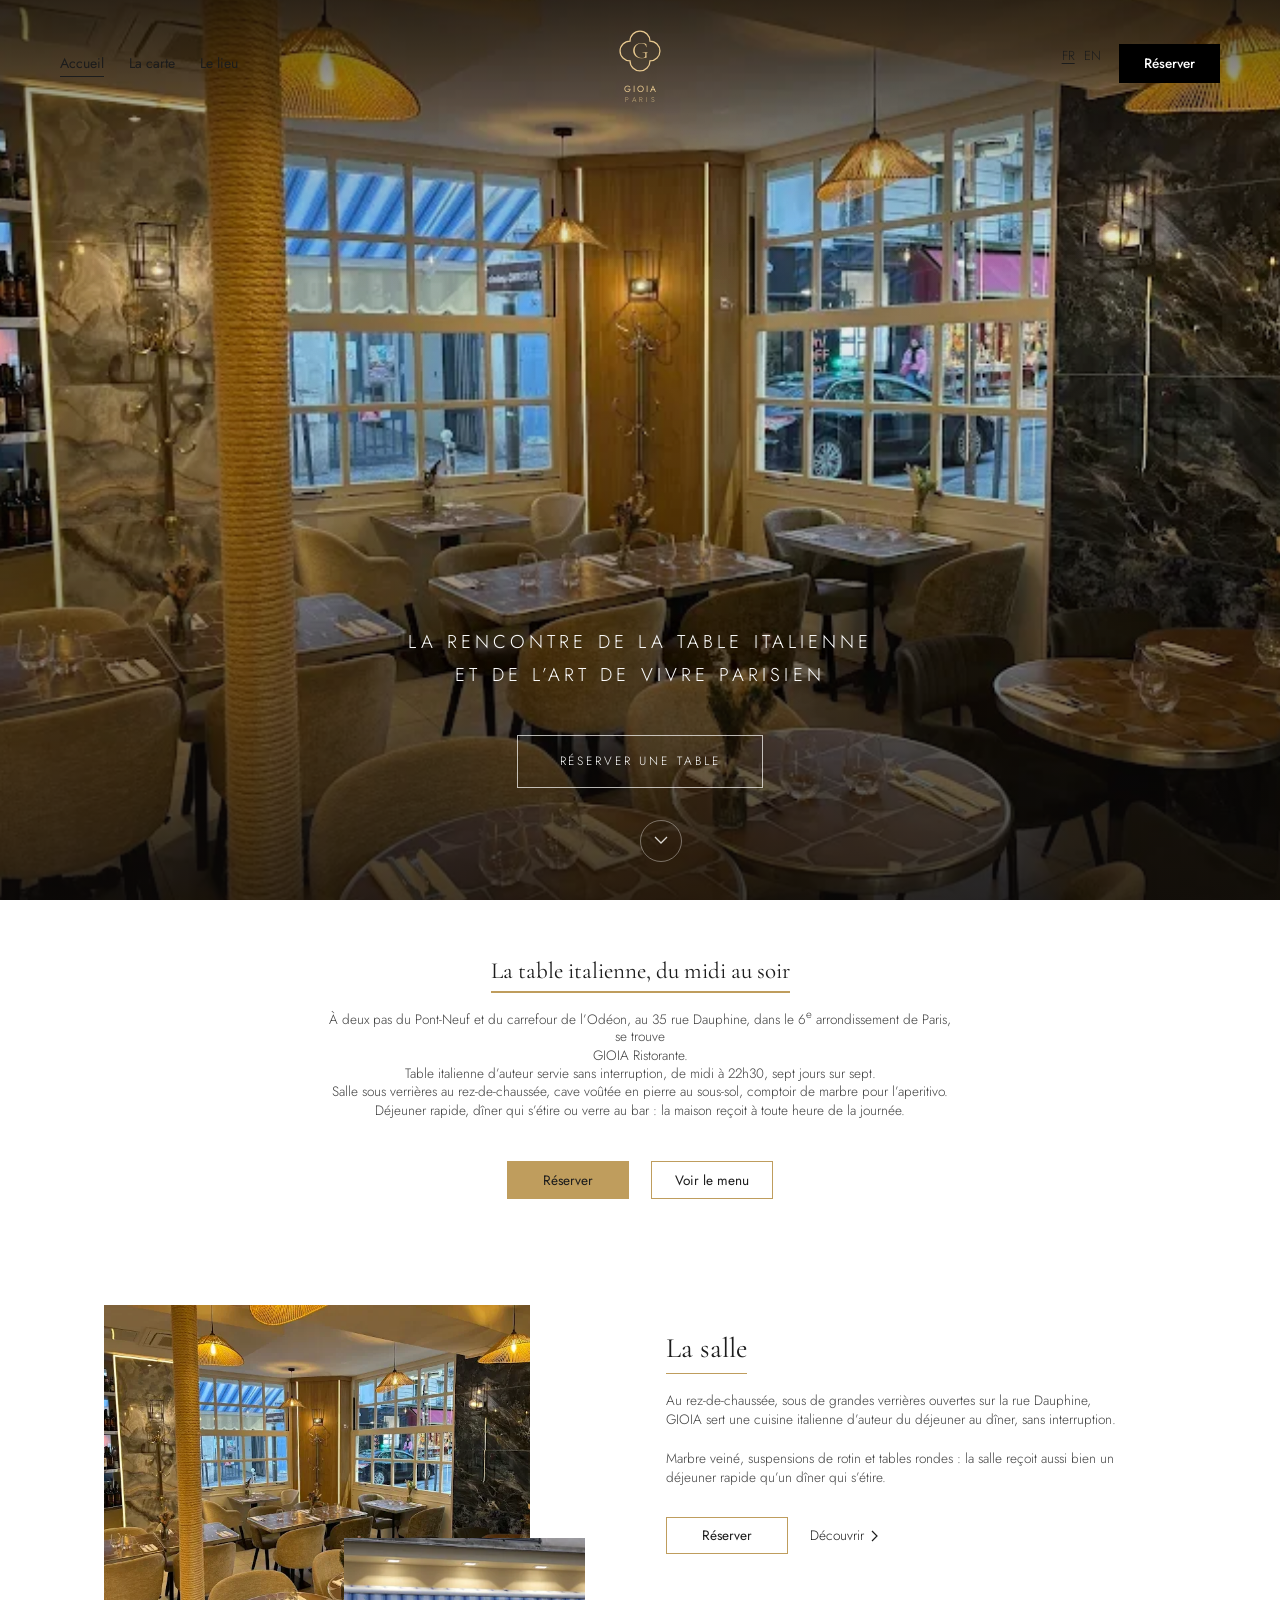
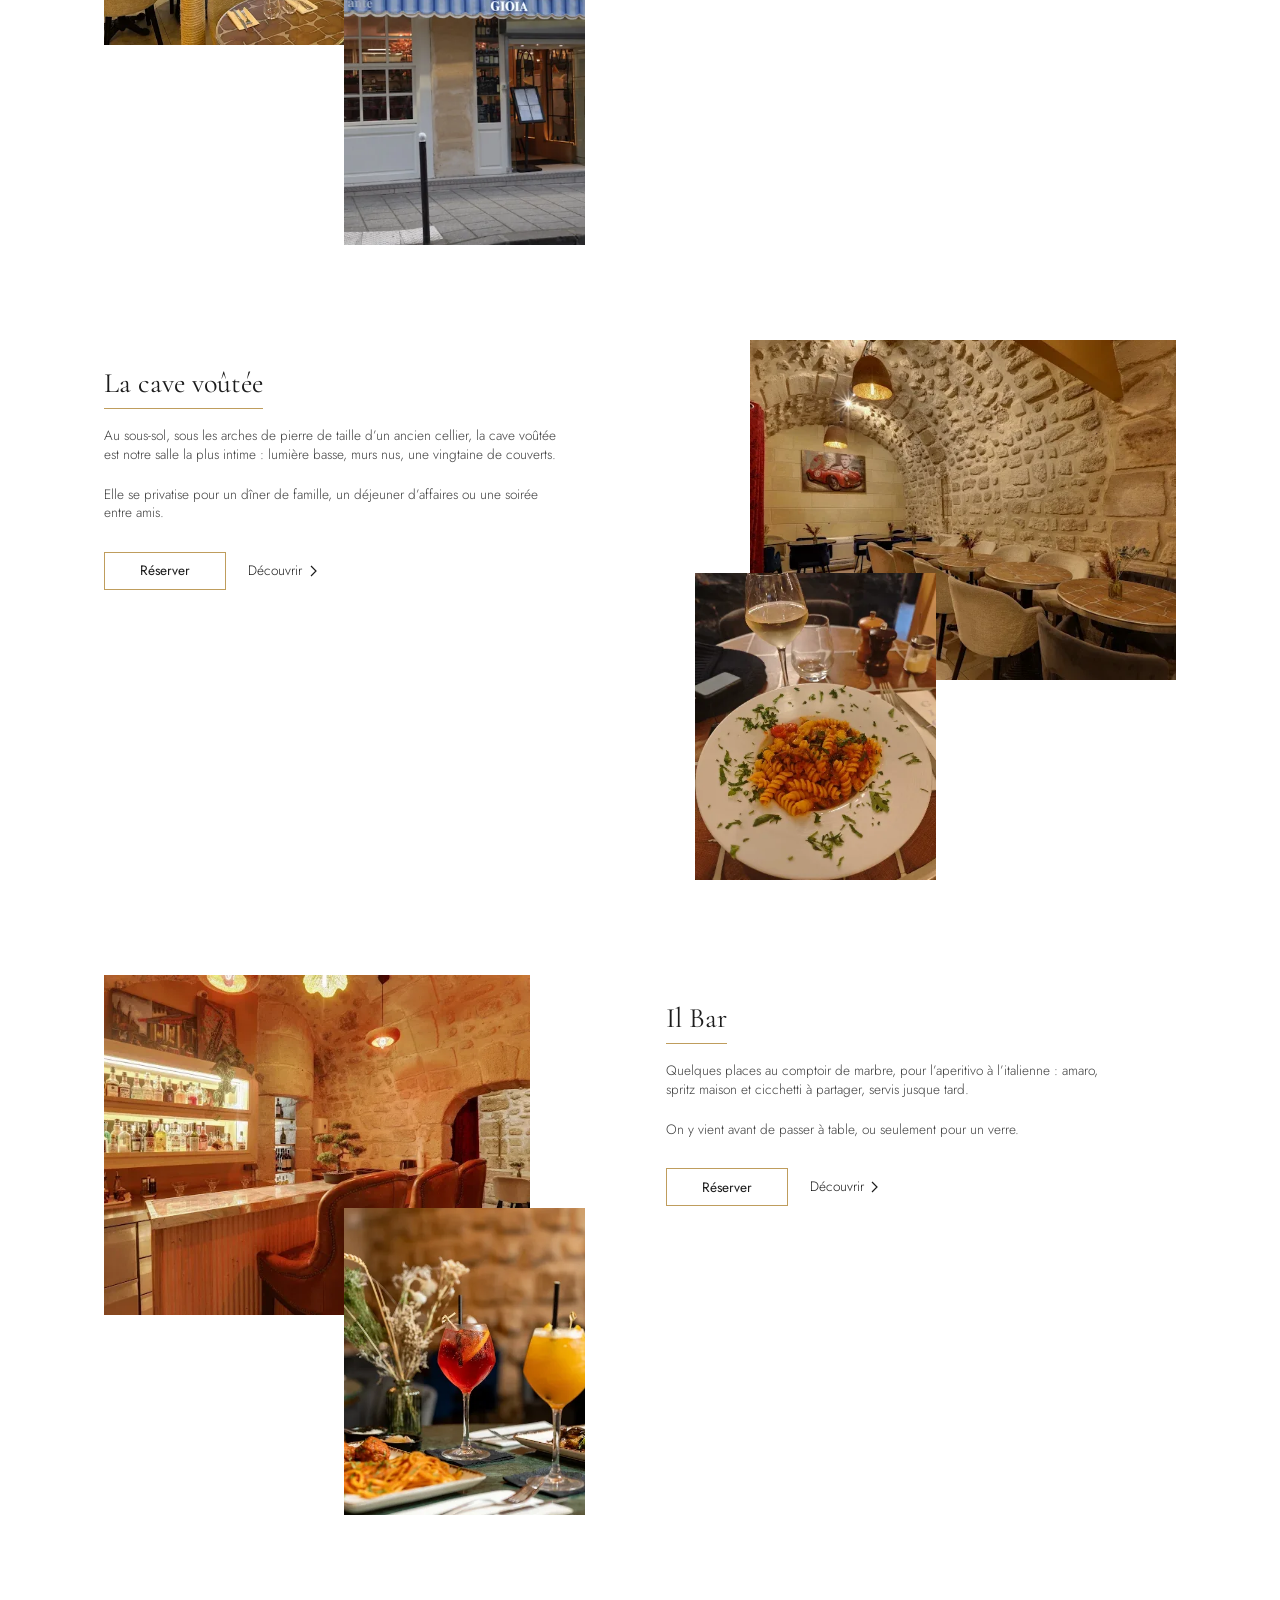
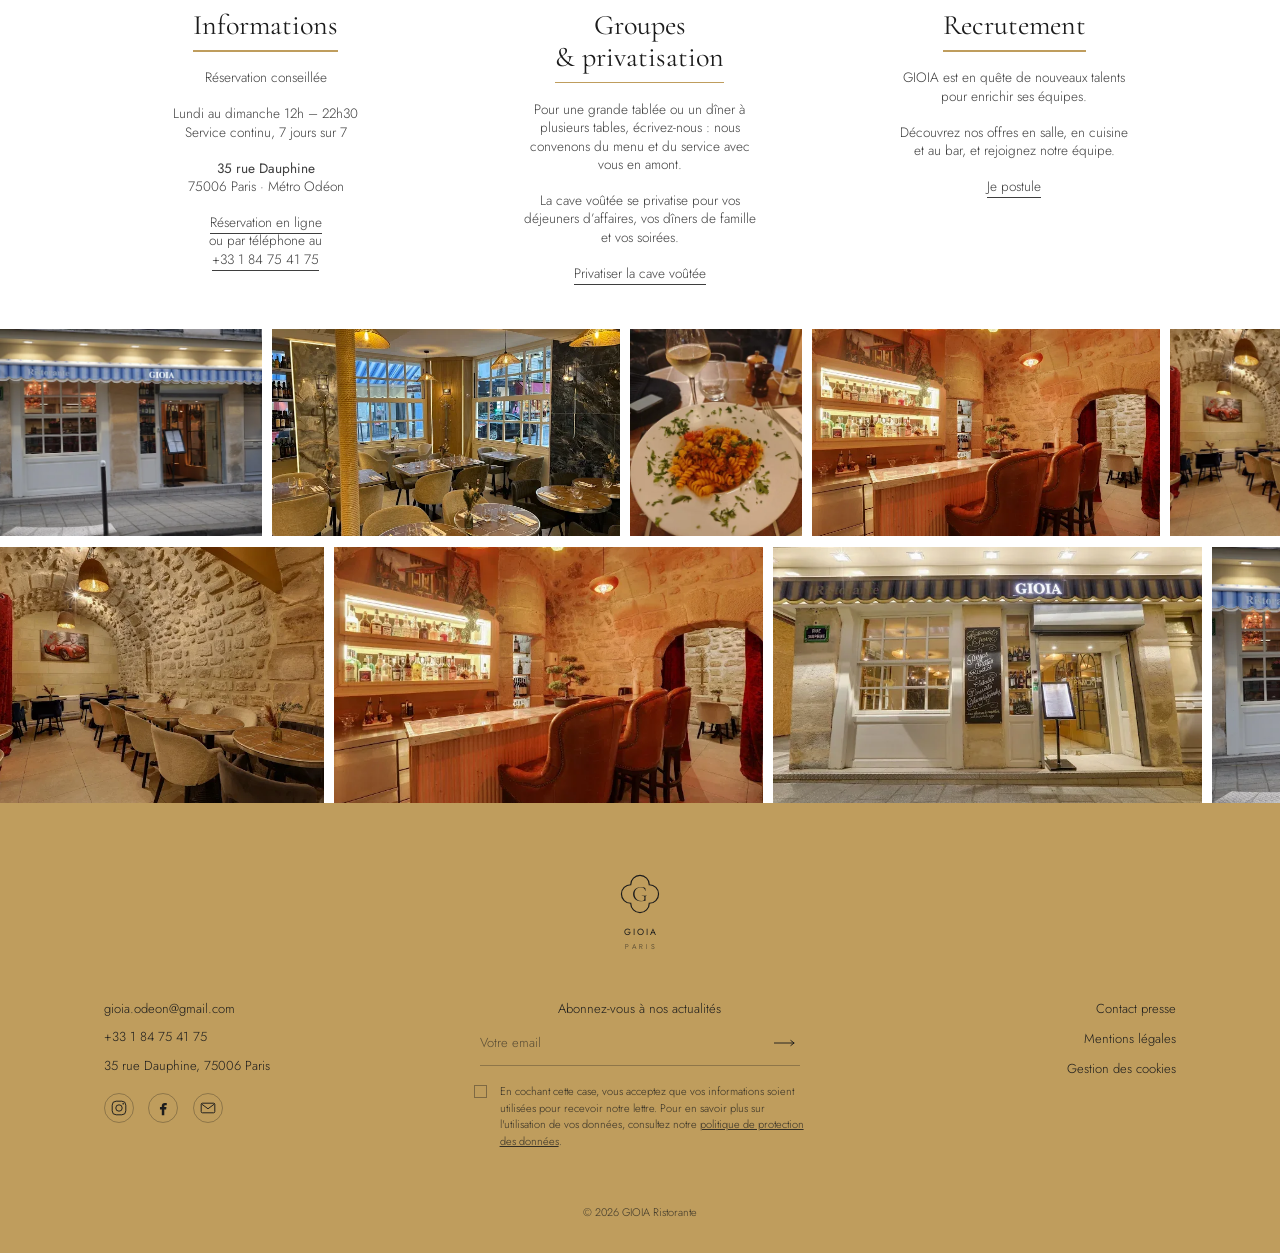
==== commit d9f5d694: "Recale la bascule de langue et le bouton de réservation à droite Deux défauts, le premier de mon fai" ====
--- a/site/index.html
+++ b/site/index.html
@@ -124,9 +124,9 @@
     <a class="brand" href="index.html" aria-label="GIOIA, retour à l'accueil">
       <svg class="brand__seal" viewBox="0 0 64 64" fill="none" aria-hidden="true">
         <path d="M43 21 A11 11 0 0 0 21 21 A11 11 0 0 0 21 43 A11 11 0 0 0 43 43 A11 11 0 0 0 43 21 Z"
-              stroke="currentColor" stroke-width="1.1"/>
-        <text x="32" y="39" text-anchor="middle" font-family="Cormorant Garamond, Georgia, serif"
-              font-size="23" fill="currentColor">G</text>
+              stroke="currentColor" stroke-width="1.4"/>
+        <text x="32" y="40" text-anchor="middle" font-family="Cormorant Garamond, Georgia, serif"
+              font-size="26" fill="currentColor">G</text>
       </svg>
       <span class="brand__name">Gioia</span>
       <span class="brand__tag">Paris</span>
@@ -395,9 +395,9 @@
     <a class="footer-seal" href="index.html" aria-label="GIOIA, retour à l'accueil">
       <svg class="brand__seal" viewBox="0 0 64 64" fill="none" aria-hidden="true">
         <path d="M43 21 A11 11 0 0 0 21 21 A11 11 0 0 0 21 43 A11 11 0 0 0 43 43 A11 11 0 0 0 43 21 Z"
-              stroke="currentColor" stroke-width="1.1"/>
-        <text x="32" y="39" text-anchor="middle" font-family="Cormorant Garamond, Georgia, serif"
-              font-size="23" fill="currentColor">G</text>
+              stroke="currentColor" stroke-width="1.4"/>
+        <text x="32" y="40" text-anchor="middle" font-family="Cormorant Garamond, Georgia, serif"
+              font-size="26" fill="currentColor">G</text>
       </svg>
       <span class="brand__name">Gioia</span>
       <span class="brand__tag">Paris</span>
--- a/site/assets/css/style.css
+++ b/site/assets/css/style.css
@@ -593,9 +593,19 @@
   grid-template-columns: 1fr auto 1fr;
   align-items: center;
   gap: 1.5rem;
-}
-.site-header__inner > .nav { justify-self: start; }
-.site-header__inner > .brand {
+  /* Mesuré sur la référence : 56 px à gauche, 65 px à droite, contre 105 px
+     pour le contenu. La barre tient toute la largeur de la fenêtre. */
+  max-width: none;
+  padding-inline: clamp(1.1rem, 4.7vw, 4rem);
+}
+/* Colonnes explicites : sous 1000 px la navigation passe en « display:none »
+   et disparaît de la grille — sans ces numéros, la marque glisserait dans la
+   première colonne et le bouton au milieu. */
+.site-header__inner > .nav            { grid-column: 1; justify-self: start; }
+.site-header__inner > .brand          { grid-column: 2; justify-self: center; }
+.site-header__inner > .header-actions { grid-column: 3; justify-self: end; }
+
+.brand {
   display: inline-flex;
   flex-direction: column;
   align-items: center;
@@ -1952,8 +1962,12 @@
   gap: 10px;
   width: max-content;
   will-change: transform;
-  animation: marqueeLeft var(--marquee-dur, 36s) linear infinite;
-}
+  animation: marqueeLeft var(--marquee-dur, 27s) linear infinite;
+}
+/* Les deux rangées glissent à la même vitesse — 72 px par seconde, mesurés.
+   La seconde est plus haute, donc plus large : il lui faut plus de temps
+   pour parcourir la même distance relative. */
+.marquee__row--tall { --marquee-dur: 33s; }
 .marquee__row--reverse .marquee__track { animation-name: marqueeRight; }
 .marquee:hover .marquee__track { animation-play-state: paused; }
 
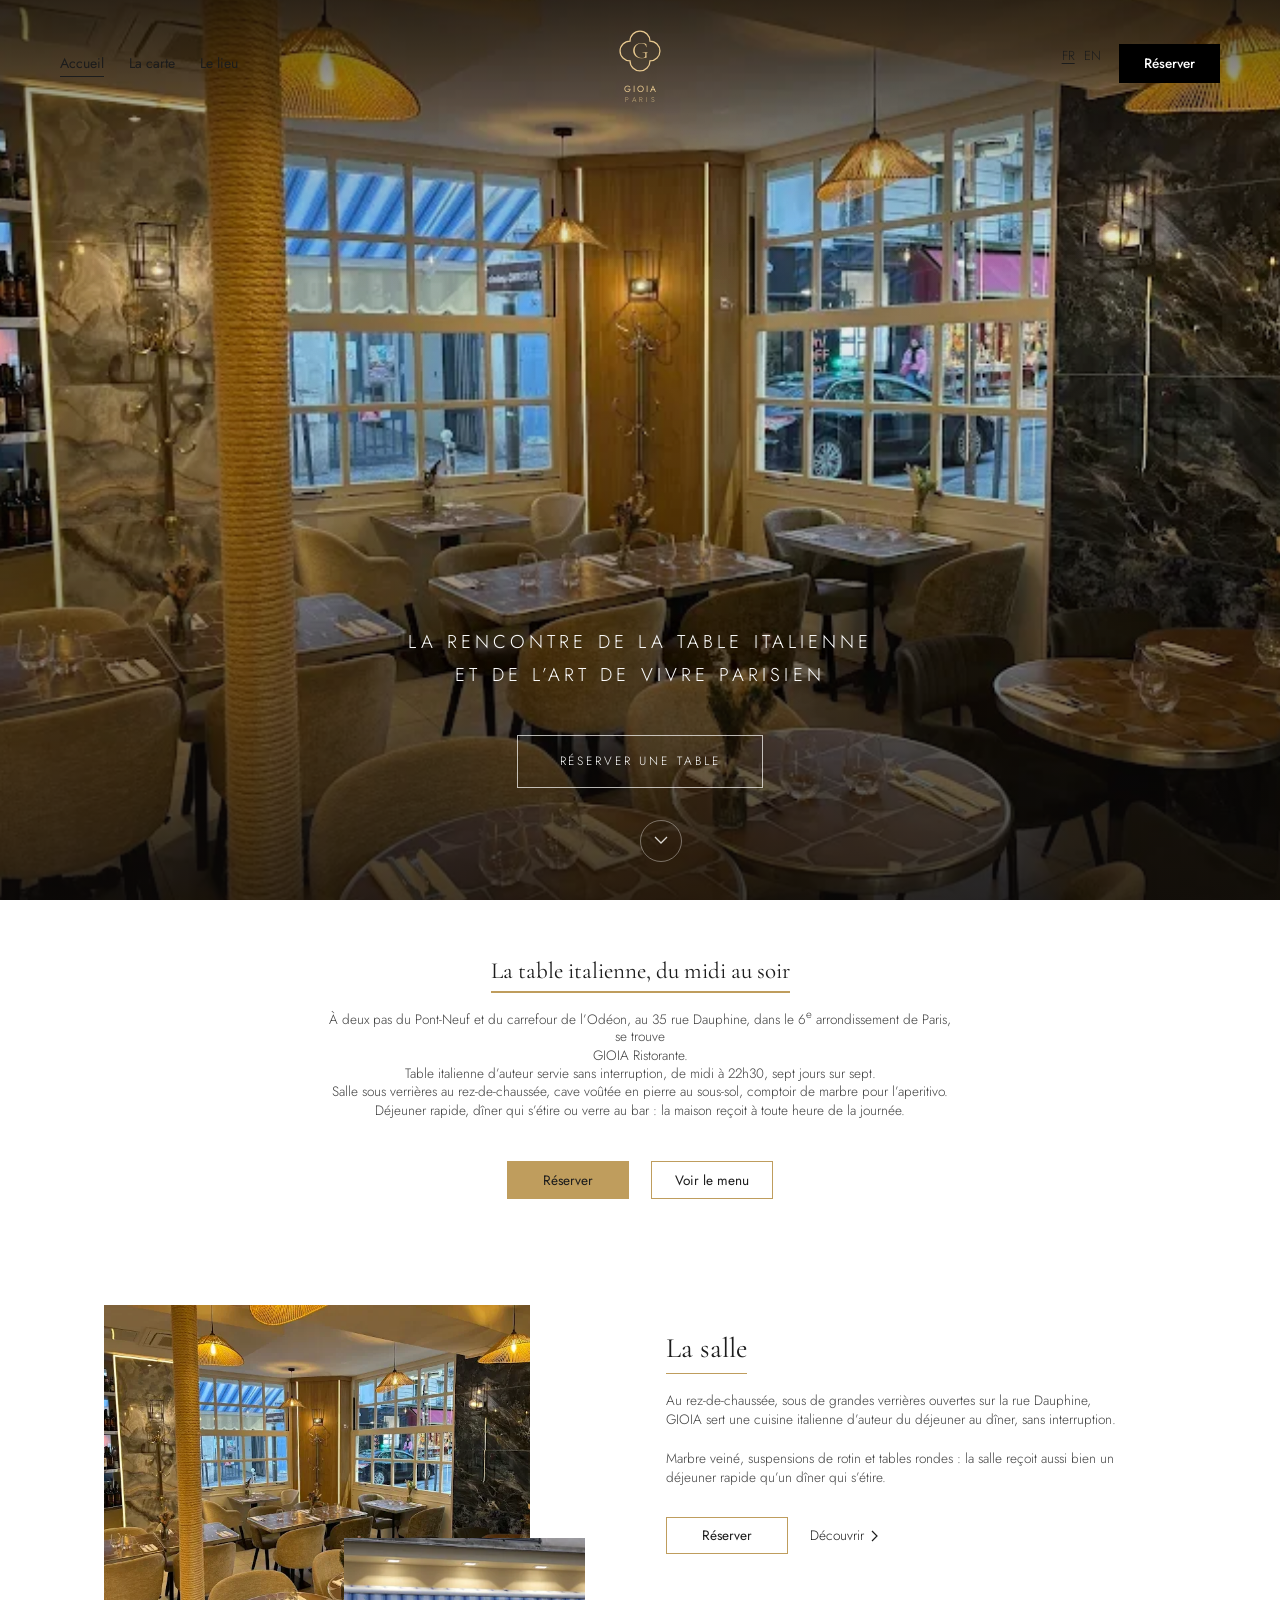
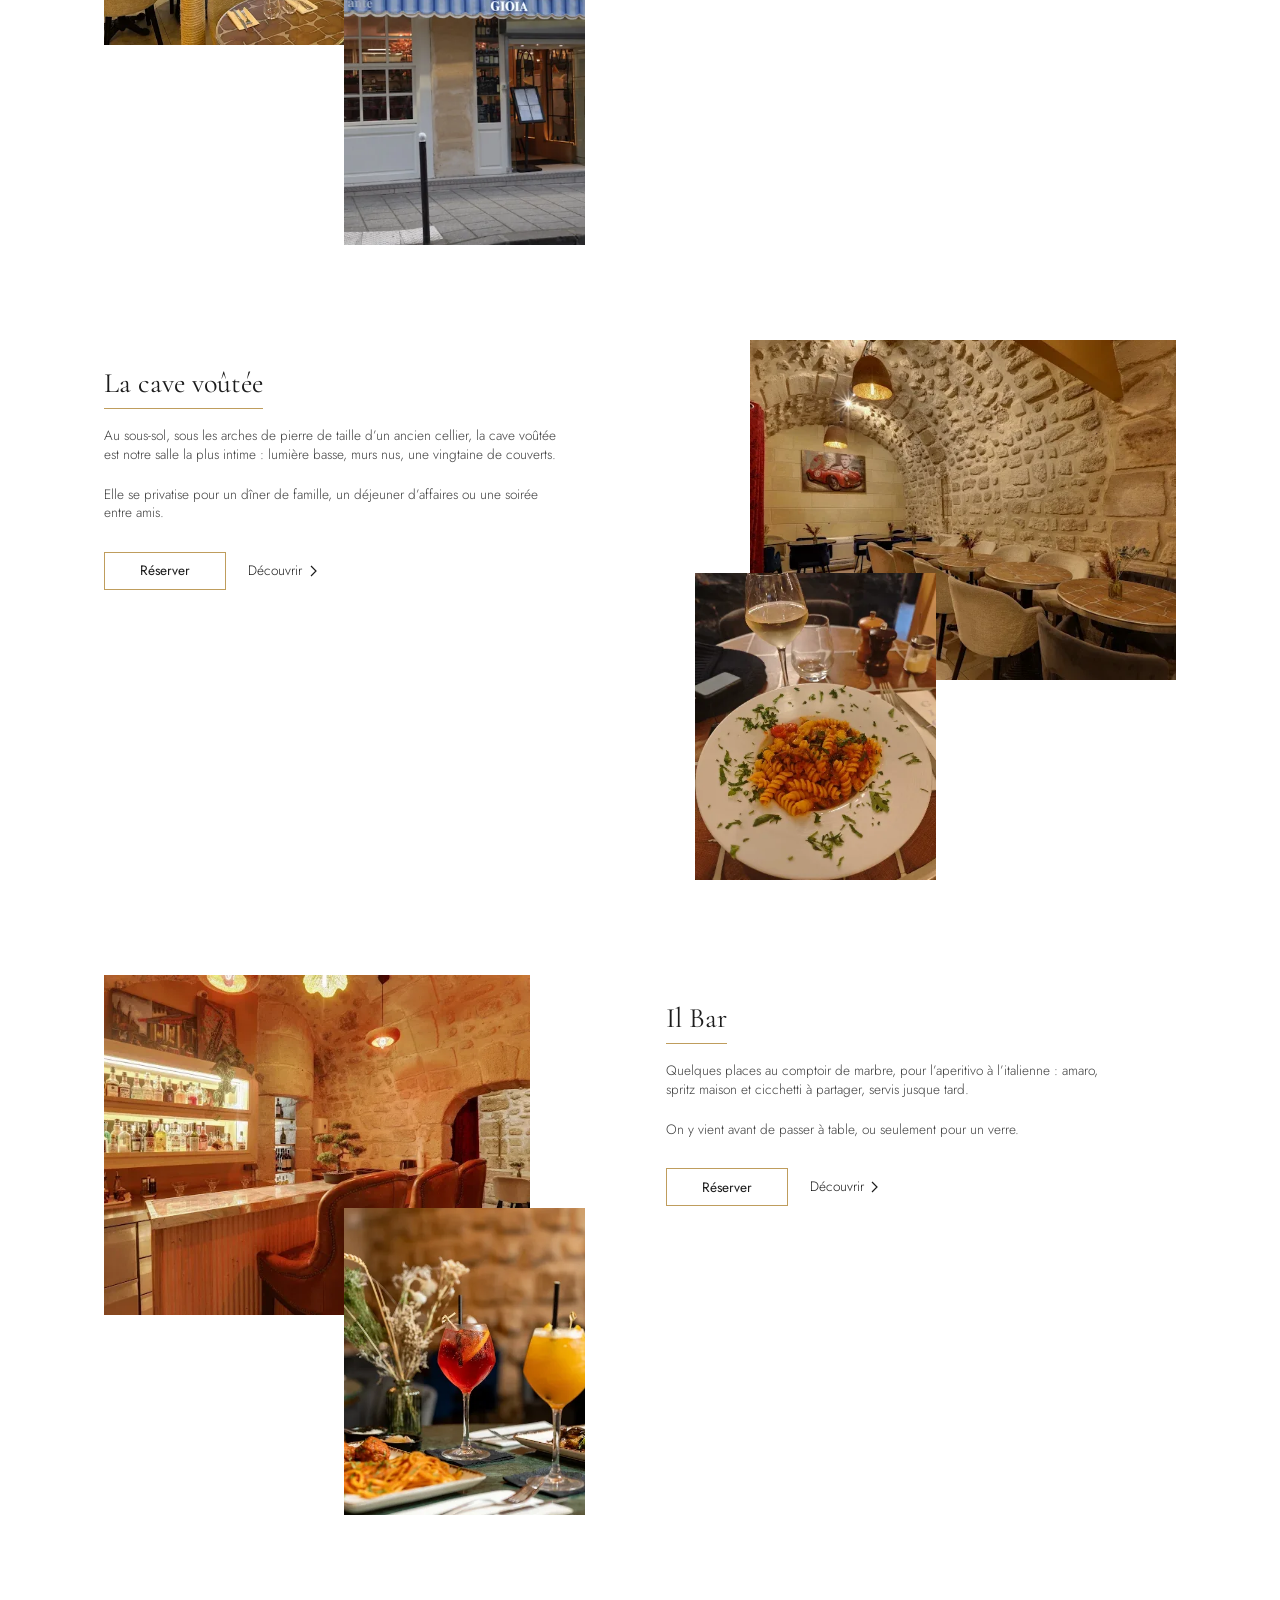
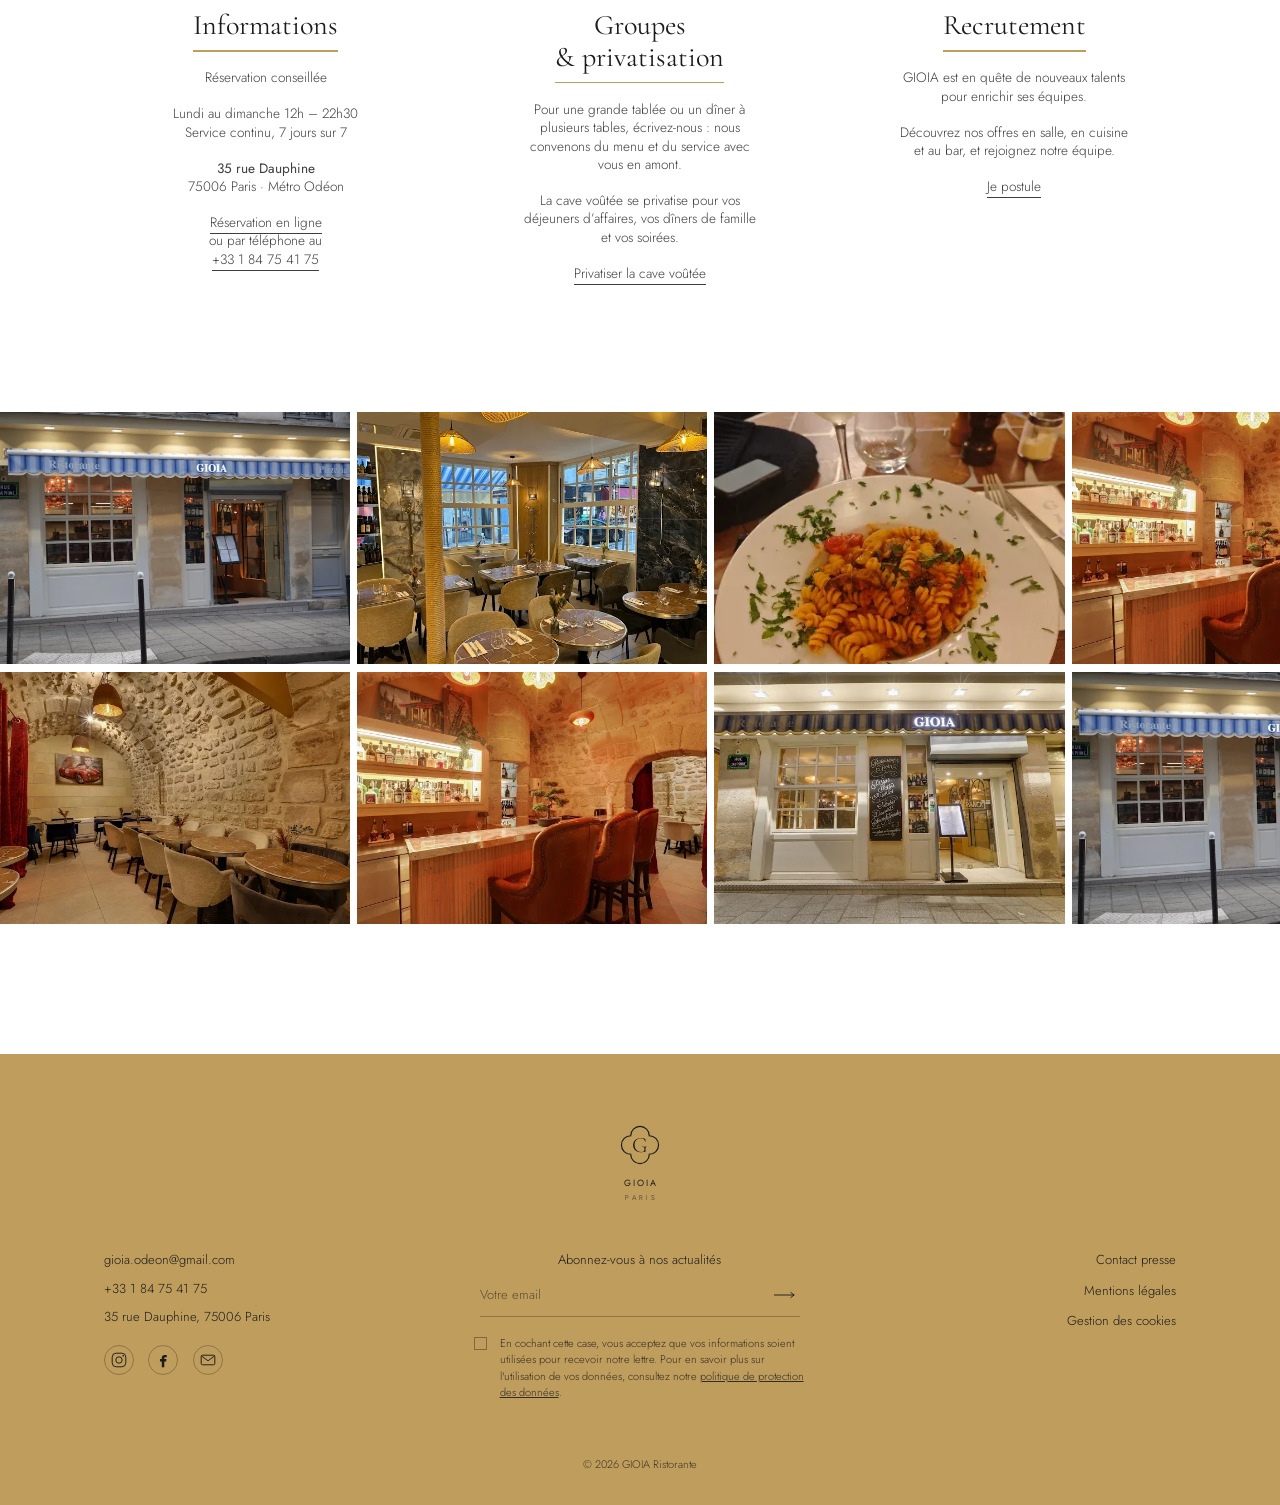
==== commit ec5d6885: "Refait le ruban photographique sur les mesures de la vidéo Analyse image par image de la séquence de" ====
--- a/site/index.html
+++ b/site/index.html
@@ -352,38 +352,38 @@
   <section class="marquee" aria-label="La maison en images">
     <div class="marquee__row">
       <div class="marquee__track">
-      <span class="marquee__tile marquee__tile--w2"><img src="assets/images/facade.webp" alt="La façade de GIOIA Odéon, rue Dauphine" loading="lazy" decoding="async"></span>
-      <span class="marquee__tile marquee__tile--w1"><img src="assets/images/salle.webp" alt="La salle du rez-de-chaussée et ses verrières" loading="lazy" decoding="async"></span>
-      <span class="marquee__tile marquee__tile--w3"><img src="assets/images/fusilli.webp" alt="Fusilli de Gragnano au ragù de poissons" loading="lazy" decoding="async"></span>
-      <span class="marquee__tile marquee__tile--w1"><img src="assets/images/bar.webp" alt="Le comptoir de marbre du bar" loading="lazy" decoding="async"></span>
-      <span class="marquee__tile marquee__tile--w2"><img src="assets/images/cave-voutee.webp" alt="La cave voûtée en pierre de taille" loading="lazy" decoding="async"></span>
-      <span class="marquee__tile marquee__tile--w3"><img src="assets/images/aperitivo.webp" alt="Deux cocktails de l’aperitivo" loading="lazy" decoding="async"></span>
-      <span class="marquee__tile marquee__tile--w1"><img src="assets/images/facade-nuit.webp" alt="La devanture éclairée à la nuit tombée" loading="lazy" decoding="async"></span>
-      <span class="marquee__tile marquee__tile--w2"><img src="assets/images/facade.webp" alt="La façade de GIOIA Odéon, rue Dauphine" loading="lazy" decoding="async"></span>
-      <span class="marquee__tile marquee__tile--w1"><img src="assets/images/salle.webp" alt="La salle du rez-de-chaussée et ses verrières" loading="lazy" decoding="async"></span>
-      <span class="marquee__tile marquee__tile--w3"><img src="assets/images/fusilli.webp" alt="Fusilli de Gragnano au ragù de poissons" loading="lazy" decoding="async"></span>
-      <span class="marquee__tile marquee__tile--w1"><img src="assets/images/bar.webp" alt="Le comptoir de marbre du bar" loading="lazy" decoding="async"></span>
-      <span class="marquee__tile marquee__tile--w2"><img src="assets/images/cave-voutee.webp" alt="La cave voûtée en pierre de taille" loading="lazy" decoding="async"></span>
-      <span class="marquee__tile marquee__tile--w3"><img src="assets/images/aperitivo.webp" alt="Deux cocktails de l’aperitivo" loading="lazy" decoding="async"></span>
-      <span class="marquee__tile marquee__tile--w1"><img src="assets/images/facade-nuit.webp" alt="La devanture éclairée à la nuit tombée" loading="lazy" decoding="async"></span>
-      </div>
-    </div>
-    <div class="marquee__row marquee__row--tall marquee__row--reverse">
+      <span class="marquee__tile"><img src="assets/images/facade.webp" alt="La façade de GIOIA Odéon, rue Dauphine" decoding="async"></span>
+      <span class="marquee__tile"><img src="assets/images/salle.webp" alt="La salle du rez-de-chaussée et ses verrières" decoding="async"></span>
+      <span class="marquee__tile"><img src="assets/images/fusilli.webp" alt="Fusilli de Gragnano au ragù de poissons" decoding="async"></span>
+      <span class="marquee__tile"><img src="assets/images/bar.webp" alt="Le comptoir de marbre du bar" decoding="async"></span>
+      <span class="marquee__tile"><img src="assets/images/cave-voutee.webp" alt="La cave voûtée en pierre de taille" decoding="async"></span>
+      <span class="marquee__tile"><img src="assets/images/aperitivo.webp" alt="Deux cocktails de l’aperitivo" decoding="async"></span>
+      <span class="marquee__tile"><img src="assets/images/facade-nuit.webp" alt="La devanture éclairée à la nuit tombée" decoding="async"></span>
+      <span class="marquee__tile"><img src="assets/images/facade.webp" alt="La façade de GIOIA Odéon, rue Dauphine" decoding="async"></span>
+      <span class="marquee__tile"><img src="assets/images/salle.webp" alt="La salle du rez-de-chaussée et ses verrières" decoding="async"></span>
+      <span class="marquee__tile"><img src="assets/images/fusilli.webp" alt="Fusilli de Gragnano au ragù de poissons" decoding="async"></span>
+      <span class="marquee__tile"><img src="assets/images/bar.webp" alt="Le comptoir de marbre du bar" decoding="async"></span>
+      <span class="marquee__tile"><img src="assets/images/cave-voutee.webp" alt="La cave voûtée en pierre de taille" decoding="async"></span>
+      <span class="marquee__tile"><img src="assets/images/aperitivo.webp" alt="Deux cocktails de l’aperitivo" decoding="async"></span>
+      <span class="marquee__tile"><img src="assets/images/facade-nuit.webp" alt="La devanture éclairée à la nuit tombée" decoding="async"></span>
+      </div>
+    </div>
+    <div class="marquee__row marquee__row--reverse">
       <div class="marquee__track">
-      <span class="marquee__tile marquee__tile--w2"><img src="assets/images/cave-voutee.webp" alt="La cave voûtée en pierre de taille" loading="lazy" decoding="async"></span>
-      <span class="marquee__tile marquee__tile--w1"><img src="assets/images/bar.webp" alt="Le comptoir de marbre du bar" loading="lazy" decoding="async"></span>
-      <span class="marquee__tile marquee__tile--w1"><img src="assets/images/facade-nuit.webp" alt="La devanture éclairée à la nuit tombée" loading="lazy" decoding="async"></span>
-      <span class="marquee__tile marquee__tile--w2"><img src="assets/images/facade.webp" alt="La façade de GIOIA Odéon, rue Dauphine" loading="lazy" decoding="async"></span>
-      <span class="marquee__tile marquee__tile--w3"><img src="assets/images/aperitivo.webp" alt="Deux cocktails de l’aperitivo" loading="lazy" decoding="async"></span>
-      <span class="marquee__tile marquee__tile--w1"><img src="assets/images/salle.webp" alt="La salle du rez-de-chaussée et ses verrières" loading="lazy" decoding="async"></span>
-      <span class="marquee__tile marquee__tile--w3"><img src="assets/images/fusilli.webp" alt="Fusilli de Gragnano au ragù de poissons" loading="lazy" decoding="async"></span>
-      <span class="marquee__tile marquee__tile--w2"><img src="assets/images/cave-voutee.webp" alt="La cave voûtée en pierre de taille" loading="lazy" decoding="async"></span>
-      <span class="marquee__tile marquee__tile--w1"><img src="assets/images/bar.webp" alt="Le comptoir de marbre du bar" loading="lazy" decoding="async"></span>
-      <span class="marquee__tile marquee__tile--w1"><img src="assets/images/facade-nuit.webp" alt="La devanture éclairée à la nuit tombée" loading="lazy" decoding="async"></span>
-      <span class="marquee__tile marquee__tile--w2"><img src="assets/images/facade.webp" alt="La façade de GIOIA Odéon, rue Dauphine" loading="lazy" decoding="async"></span>
-      <span class="marquee__tile marquee__tile--w3"><img src="assets/images/aperitivo.webp" alt="Deux cocktails de l’aperitivo" loading="lazy" decoding="async"></span>
-      <span class="marquee__tile marquee__tile--w1"><img src="assets/images/salle.webp" alt="La salle du rez-de-chaussée et ses verrières" loading="lazy" decoding="async"></span>
-      <span class="marquee__tile marquee__tile--w3"><img src="assets/images/fusilli.webp" alt="Fusilli de Gragnano au ragù de poissons" loading="lazy" decoding="async"></span>
+      <span class="marquee__tile"><img src="assets/images/cave-voutee.webp" alt="La cave voûtée en pierre de taille" decoding="async"></span>
+      <span class="marquee__tile"><img src="assets/images/bar.webp" alt="Le comptoir de marbre du bar" decoding="async"></span>
+      <span class="marquee__tile"><img src="assets/images/facade-nuit.webp" alt="La devanture éclairée à la nuit tombée" decoding="async"></span>
+      <span class="marquee__tile"><img src="assets/images/facade.webp" alt="La façade de GIOIA Odéon, rue Dauphine" decoding="async"></span>
+      <span class="marquee__tile"><img src="assets/images/aperitivo.webp" alt="Deux cocktails de l’aperitivo" decoding="async"></span>
+      <span class="marquee__tile"><img src="assets/images/salle.webp" alt="La salle du rez-de-chaussée et ses verrières" decoding="async"></span>
+      <span class="marquee__tile"><img src="assets/images/fusilli.webp" alt="Fusilli de Gragnano au ragù de poissons" decoding="async"></span>
+      <span class="marquee__tile"><img src="assets/images/cave-voutee.webp" alt="La cave voûtée en pierre de taille" decoding="async"></span>
+      <span class="marquee__tile"><img src="assets/images/bar.webp" alt="Le comptoir de marbre du bar" decoding="async"></span>
+      <span class="marquee__tile"><img src="assets/images/facade-nuit.webp" alt="La devanture éclairée à la nuit tombée" decoding="async"></span>
+      <span class="marquee__tile"><img src="assets/images/facade.webp" alt="La façade de GIOIA Odéon, rue Dauphine" decoding="async"></span>
+      <span class="marquee__tile"><img src="assets/images/aperitivo.webp" alt="Deux cocktails de l’aperitivo" decoding="async"></span>
+      <span class="marquee__tile"><img src="assets/images/salle.webp" alt="La salle du rez-de-chaussée et ses verrières" decoding="async"></span>
+      <span class="marquee__tile"><img src="assets/images/fusilli.webp" alt="Fusilli de Gragnano au ragù de poissons" decoding="async"></span>
       </div>
     </div>
   </section>
--- a/site/assets/css/style.css
+++ b/site/assets/css/style.css
@@ -1947,33 +1947,39 @@
 .infos .link-line:hover { color: var(--or-fonce); }
 .infos .link-line:hover::after { transform: scaleX(1); }
 
-/* ---- La mosaïque défilante ----
-   Deux rangées pleine largeur qui glissent en sens opposés à 72 px par
-   seconde — mesuré image par image sur la vidéo. Le ruban est dupliqué :
-   la translation de la moitié de sa largeur boucle sans raccord. */
+/* ---- Le ruban photographique ----
+   Tout est relevé image par image sur la vidéo de référence, à 1280 px :
+   deux rangées de 252 px de haut, tuiles toutes identiques de 350 × 252,
+   filet blanc de 7 px entre les tuiles comme entre les rangées, et 130 px
+   de blanc au-dessus et au-dessous. Les deux rangées glissent en sens
+   opposés à 67 px par seconde (mesuré sur 44 paires d'images : -66,6 et
+   +67,1). Le ruban est dupliqué : la translation d'une série boucle sans
+   raccord. */
 .marquee {
   display: grid;
-  gap: 10px;
+  gap: 7px;
   overflow: hidden;
+  /* 130 px de blanc de part et d'autre. Au-dessus, la section qui précède
+     apporte déjà ses 47 px de fond de page : le ruban n'ajoute que le reste. */
+  margin-top: clamp(2rem, 6.5vw, 5.75rem);
+  margin-bottom: clamp(3.25rem, 10.2vw, 9rem);
 }
 .marquee__row { overflow: hidden; }
 .marquee__track {
   display: flex;
-  gap: 10px;
+  gap: 7px;
   width: max-content;
   will-change: transform;
-  animation: marqueeLeft var(--marquee-dur, 27s) linear infinite;
-}
-/* Les deux rangées glissent à la même vitesse — 72 px par seconde, mesurés.
-   La seconde est plus haute, donc plus large : il lui faut plus de temps
-   pour parcourir la même distance relative. */
-.marquee__row--tall { --marquee-dur: 33s; }
+  animation: marqueeLeft var(--marquee-dur, 37.3s) linear infinite;
+}
 .marquee__row--reverse .marquee__track { animation-name: marqueeRight; }
-.marquee:hover .marquee__track { animation-play-state: paused; }
+/* Pas de pause au survol : on descend la page avec le curseur au milieu de
+   l'écran, le ruban arrivait donc dessous et s'arrêtait net — on croyait
+   qu'il ne démarrait pas. La référence continue de défiler sous le pointeur. */
 
 @keyframes marqueeLeft  { from { transform: translate3d(0,0,0); }
-                          to   { transform: translate3d(calc(-50% - 5px),0,0); } }
-@keyframes marqueeRight { from { transform: translate3d(calc(-50% - 5px),0,0); }
+                          to   { transform: translate3d(calc(-50% - 3.5px),0,0); } }
+@keyframes marqueeRight { from { transform: translate3d(calc(-50% - 3.5px),0,0); }
                           to   { transform: translate3d(0,0,0); } }
 
 .marquee__tile {
@@ -1982,20 +1988,15 @@
   display: block;
   overflow: hidden;
   background: var(--blanc-3);
-  height: clamp(132px, 16.2vw, 230px);
-}
-.marquee__row--tall .marquee__tile { height: clamp(160px, 20vw, 284px); }
+  height: clamp(150px, 19.7vw, 290px);   /* 252 px à 1280 */
+  aspect-ratio: 350 / 252;
+}
 .marquee__tile img {
   width: 100%; height: 100%;
   object-fit: cover;
   transition: transform 1.4s var(--ease);
 }
 .marquee__tile:hover img { transform: scale(1.06); }
-/* Largeurs inégales, comme la référence : le ruban ne doit pas battre la
-   mesure. Les rapports sont ceux des tuiles relevées à l'image. */
-.marquee__tile--w1 { aspect-ratio: 347 / 207; }
-.marquee__tile--w2 { aspect-ratio: 262 / 207; }
-.marquee__tile--w3 { aspect-ratio: 172 / 207; }
 
 @media (prefers-reduced-motion: reduce) {
   .marquee__track { animation: none; }
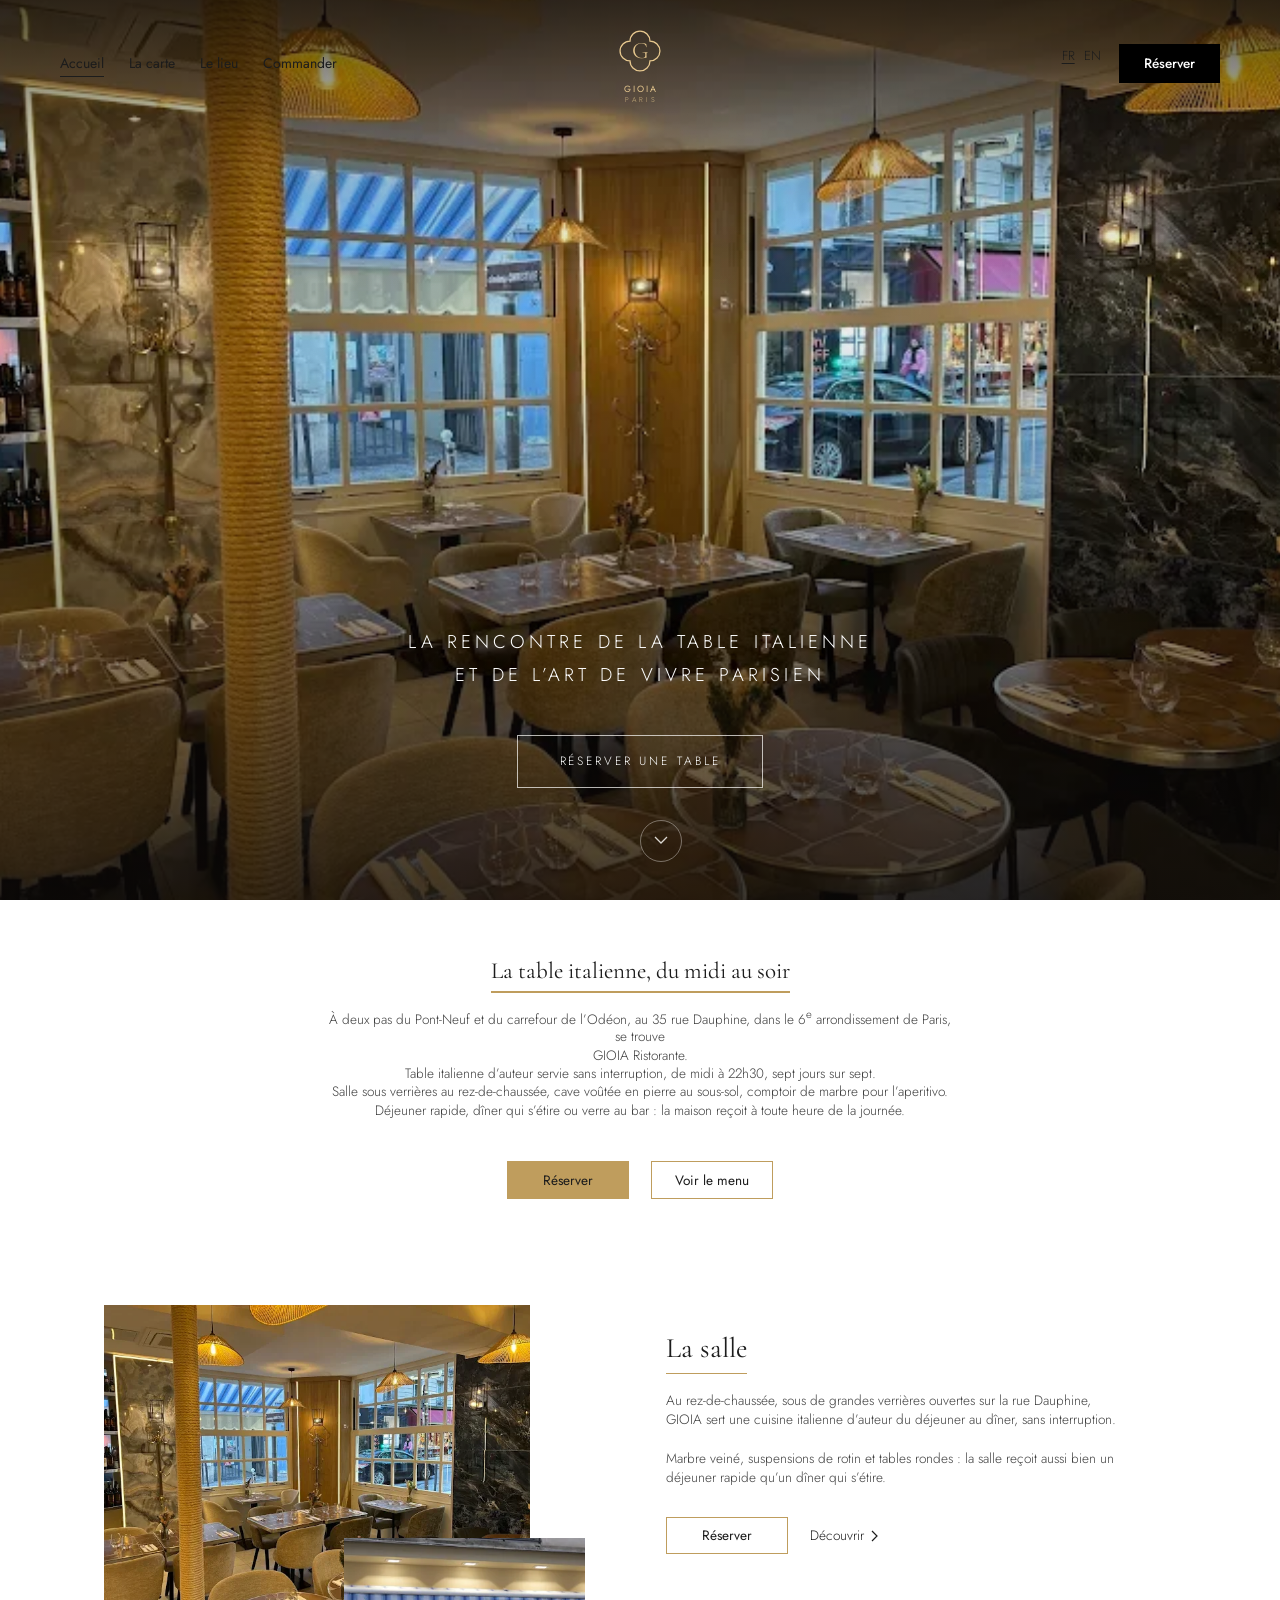
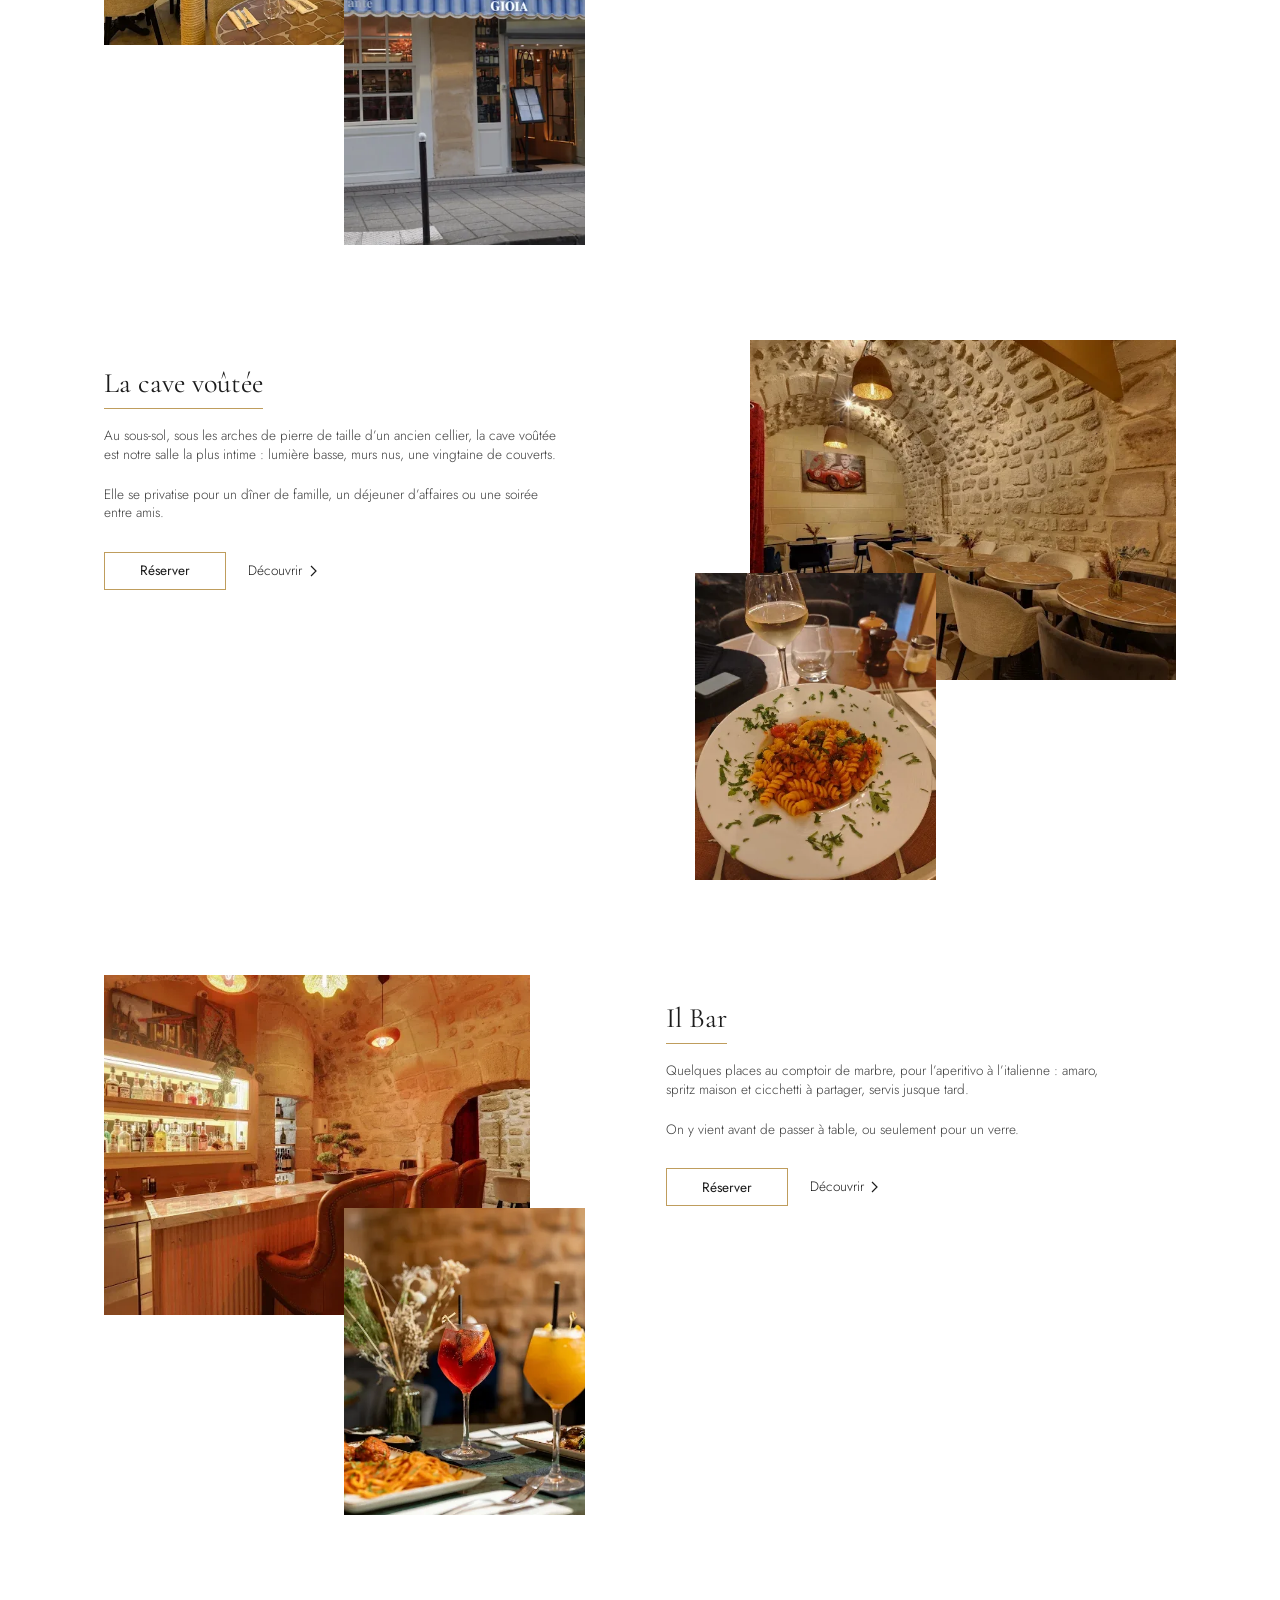
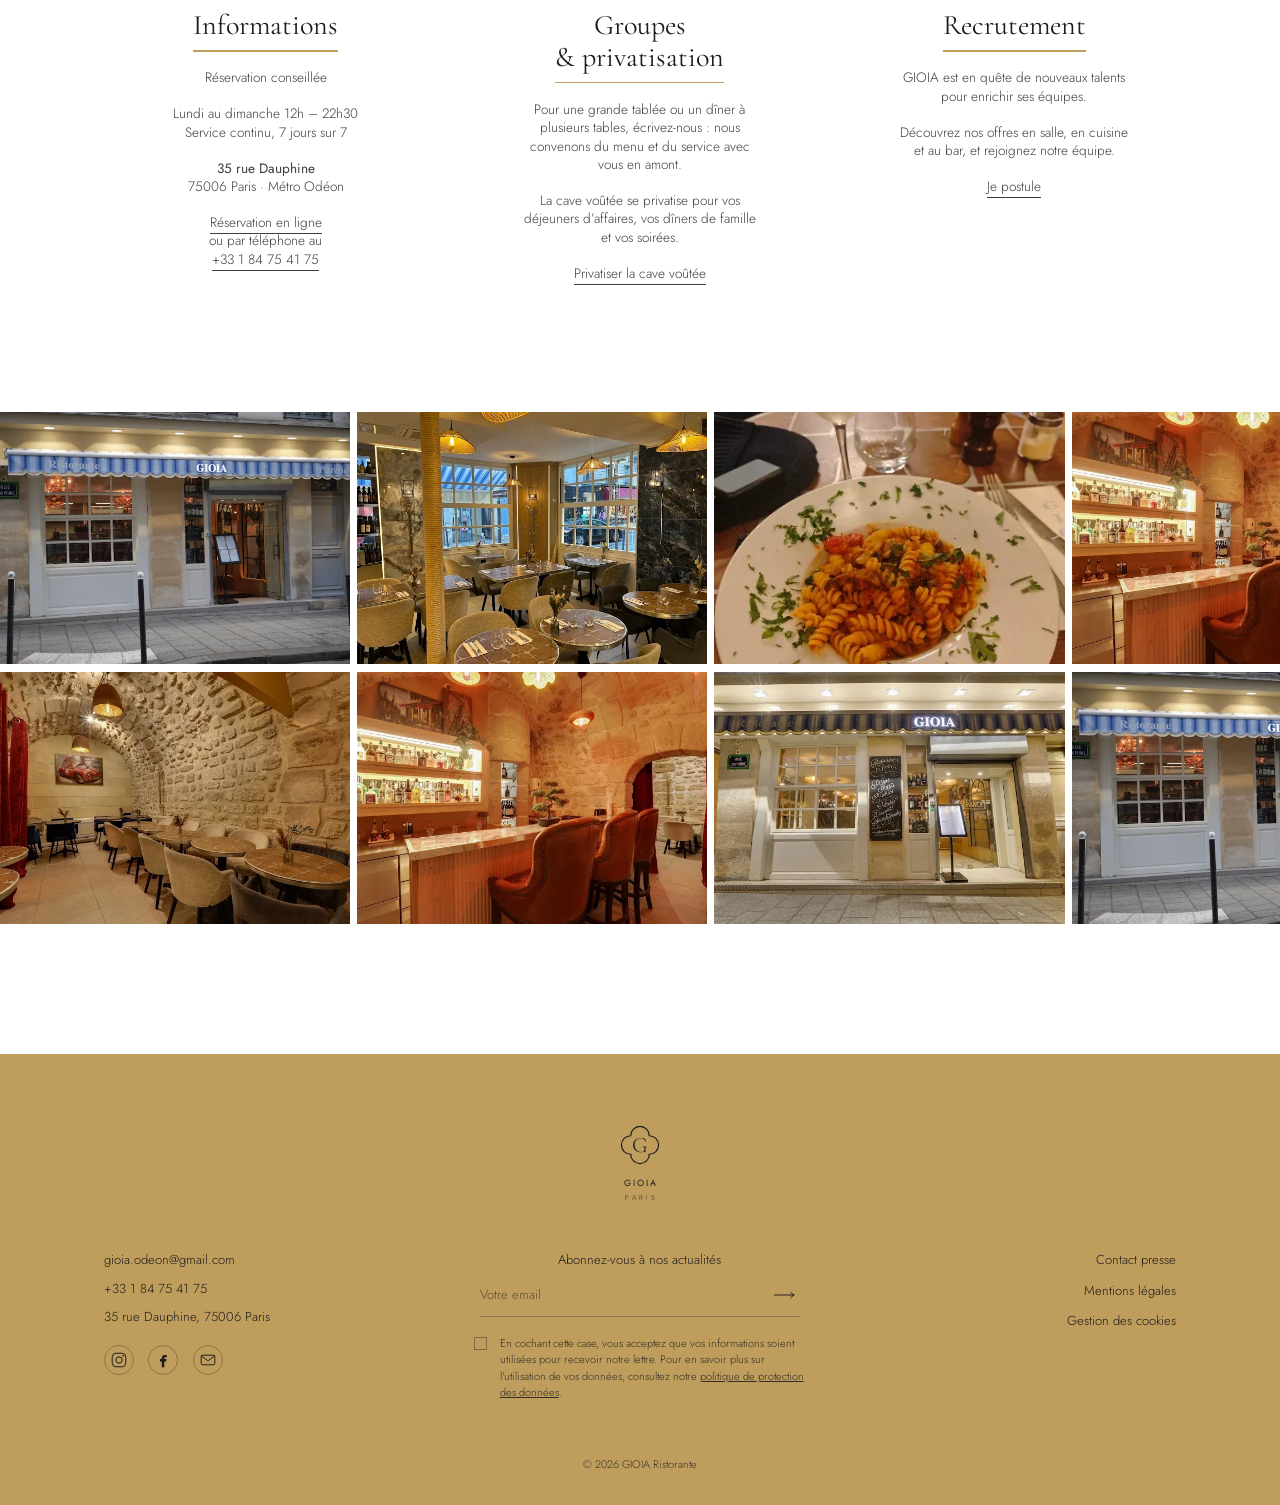
==== commit bee612eb: "Ajoute la commande en ligne, à récupérer au restaurant Pas de livraison, pas de paiement en ligne : " ====
--- a/site/index.html
+++ b/site/index.html
@@ -118,6 +118,7 @@
         <li><a class="nav__link" href="index.html" aria-current="page">Accueil</a></li>
         <li><a class="nav__link" href="la-carte.html">La carte</a></li>
         <li><a class="nav__link" href="le-lieu.html">Le lieu</a></li>
+        <li><a class="nav__link" href="commander.html">Commander</a></li>
       </ul>
     </nav>
 
@@ -133,6 +134,14 @@
     </a>
 
     <div class="header-actions">
+      <a class="panier-pastille" href="commander.html#commande" data-panier-lien hidden
+         aria-label="Voir votre commande">
+        <svg width="15" height="15" viewBox="0 0 20 20" aria-hidden="true">
+          <path d="M3 6h14l-1.4 9.2a2 2 0 0 1-2 1.8H6.4a2 2 0 0 1-2-1.8L3 6Z" fill="none" stroke="currentColor" stroke-width="1.3"/>
+          <path d="M7 6V4.6a3 3 0 0 1 6 0V6" fill="none" stroke="currentColor" stroke-width="1.3"/>
+        </svg>
+        <span data-panier-nombre>0</span>
+      </a>
       <p class="lang" aria-label="Langue">
         <a href="index.html" aria-current="true" lang="fr">FR</a>
         <a href="index.html" lang="en" title="English version — à venir">EN</a>
@@ -149,8 +158,9 @@
   <div class="container">
     <ul class="mobile-menu__list">
       <li><a class="mobile-menu__link" href="index.html" aria-current="page">Accueil</a></li>
-      <li><a class="mobile-menu__link" href="la-carte.html">La Carte</a></li>
-      <li><a class="mobile-menu__link" href="le-lieu.html">Le Lieu</a></li>
+      <li><a class="mobile-menu__link" href="la-carte.html">La carte</a></li>
+      <li><a class="mobile-menu__link" href="le-lieu.html">Le lieu</a></li>
+      <li><a class="mobile-menu__link" href="commander.html">Commander</a></li>
       <li><a class="mobile-menu__link" href="reservation.html">Réserver</a></li>
     </ul>
     <div class="mobile-menu__meta">
@@ -266,7 +276,7 @@
         <div class="split__media">
           <div class="duo duo--right">
           <a class="duo__a" href="le-lieu.html#la-cave"><img src="assets/images/cave-voutee.webp" alt="La cave voûtée en pierre de taille, tables dressées sous les arches" width="680" height="453" loading="lazy" decoding="async"></a>
-          <a class="duo__b" href="le-lieu.html#la-cave"><img src="assets/images/fusilli.webp" alt="Fusilli de Gragnano au ragù de poissons de roche" width="382" height="510" loading="lazy" decoding="async"></a>
+          <a class="duo__b" href="le-lieu.html#la-cave"><img src="assets/images/fusilli.webp" alt="Un plat de pâtes servi chez GIOIA" width="382" height="510" loading="lazy" decoding="async"></a>
         </div>
         </div>
 
@@ -354,14 +364,14 @@
       <div class="marquee__track">
       <span class="marquee__tile"><img src="assets/images/facade.webp" alt="La façade de GIOIA Odéon, rue Dauphine" decoding="async"></span>
       <span class="marquee__tile"><img src="assets/images/salle.webp" alt="La salle du rez-de-chaussée et ses verrières" decoding="async"></span>
-      <span class="marquee__tile"><img src="assets/images/fusilli.webp" alt="Fusilli de Gragnano au ragù de poissons" decoding="async"></span>
+      <span class="marquee__tile"><img src="assets/images/fusilli.webp" alt="Un plat de pâtes servi chez GIOIA" decoding="async"></span>
       <span class="marquee__tile"><img src="assets/images/bar.webp" alt="Le comptoir de marbre du bar" decoding="async"></span>
       <span class="marquee__tile"><img src="assets/images/cave-voutee.webp" alt="La cave voûtée en pierre de taille" decoding="async"></span>
       <span class="marquee__tile"><img src="assets/images/aperitivo.webp" alt="Deux cocktails de l’aperitivo" decoding="async"></span>
       <span class="marquee__tile"><img src="assets/images/facade-nuit.webp" alt="La devanture éclairée à la nuit tombée" decoding="async"></span>
       <span class="marquee__tile"><img src="assets/images/facade.webp" alt="La façade de GIOIA Odéon, rue Dauphine" decoding="async"></span>
       <span class="marquee__tile"><img src="assets/images/salle.webp" alt="La salle du rez-de-chaussée et ses verrières" decoding="async"></span>
-      <span class="marquee__tile"><img src="assets/images/fusilli.webp" alt="Fusilli de Gragnano au ragù de poissons" decoding="async"></span>
+      <span class="marquee__tile"><img src="assets/images/fusilli.webp" alt="Un plat de pâtes servi chez GIOIA" decoding="async"></span>
       <span class="marquee__tile"><img src="assets/images/bar.webp" alt="Le comptoir de marbre du bar" decoding="async"></span>
       <span class="marquee__tile"><img src="assets/images/cave-voutee.webp" alt="La cave voûtée en pierre de taille" decoding="async"></span>
       <span class="marquee__tile"><img src="assets/images/aperitivo.webp" alt="Deux cocktails de l’aperitivo" decoding="async"></span>
@@ -376,14 +386,14 @@
       <span class="marquee__tile"><img src="assets/images/facade.webp" alt="La façade de GIOIA Odéon, rue Dauphine" decoding="async"></span>
       <span class="marquee__tile"><img src="assets/images/aperitivo.webp" alt="Deux cocktails de l’aperitivo" decoding="async"></span>
       <span class="marquee__tile"><img src="assets/images/salle.webp" alt="La salle du rez-de-chaussée et ses verrières" decoding="async"></span>
-      <span class="marquee__tile"><img src="assets/images/fusilli.webp" alt="Fusilli de Gragnano au ragù de poissons" decoding="async"></span>
+      <span class="marquee__tile"><img src="assets/images/fusilli.webp" alt="Un plat de pâtes servi chez GIOIA" decoding="async"></span>
       <span class="marquee__tile"><img src="assets/images/cave-voutee.webp" alt="La cave voûtée en pierre de taille" decoding="async"></span>
       <span class="marquee__tile"><img src="assets/images/bar.webp" alt="Le comptoir de marbre du bar" decoding="async"></span>
       <span class="marquee__tile"><img src="assets/images/facade-nuit.webp" alt="La devanture éclairée à la nuit tombée" decoding="async"></span>
       <span class="marquee__tile"><img src="assets/images/facade.webp" alt="La façade de GIOIA Odéon, rue Dauphine" decoding="async"></span>
       <span class="marquee__tile"><img src="assets/images/aperitivo.webp" alt="Deux cocktails de l’aperitivo" decoding="async"></span>
       <span class="marquee__tile"><img src="assets/images/salle.webp" alt="La salle du rez-de-chaussée et ses verrières" decoding="async"></span>
-      <span class="marquee__tile"><img src="assets/images/fusilli.webp" alt="Fusilli de Gragnano au ragù de poissons" decoding="async"></span>
+      <span class="marquee__tile"><img src="assets/images/fusilli.webp" alt="Un plat de pâtes servi chez GIOIA" decoding="async"></span>
       </div>
     </div>
   </section>
--- a/site/assets/css/style.css
+++ b/site/assets/css/style.css
@@ -1964,23 +1964,57 @@
   margin-top: clamp(2rem, 6.5vw, 5.75rem);
   margin-bottom: clamp(3.25rem, 10.2vw, 9rem);
 }
-.marquee__row { overflow: hidden; }
+/* « contain: paint » dit au compositeur qu'il peut découper le ruban à la
+   rangée : sans quoi il garde en mémoire les 4 994 px de large du ruban
+   entier alors qu'on n'en montre que la largeur de la fenêtre. */
+.marquee__row { overflow: hidden; contain: paint; }
+/* Une seule suite d'images-clés pour les deux rangées, et la seconde la joue
+   à l'envers. Même durée, même courbe, même origine : l'inverse est garanti
+   par construction, il ne peut pas dériver. Deux jeux écrits à la main
+   restaient justes mais ne garantissaient rien. */
 .marquee__track {
   display: flex;
   gap: 7px;
   width: max-content;
-  will-change: transform;
-  animation: marqueeLeft var(--marquee-dur, 37.3s) linear infinite;
-}
-.marquee__row--reverse .marquee__track { animation-name: marqueeRight; }
+  animation: marqueeRuban var(--marquee-dur, 21s) linear infinite;
+}
+/* Repli sans JavaScript : la durée est fixée par palier, au plus près des
+   67 px/s de la référence. Avec JavaScript elle est calculée exactement, à
+   partir de la période mesurée (voir « caler » dans main.js). */
+@media (min-width: 1500px) { .marquee__track { --marquee-dur: 25s; } }
+@media (min-width: 2000px) { .marquee__track { --marquee-dur: 43s; } }
+/* Pas de « will-change » ici. Il forçait une couche de composition de la
+   largeur entière du ruban — 4 994 px, soit une vingtaine de méga-octets par
+   rangée à deux fois la densité, quarante pour les deux. Sous contrainte, le
+   navigateur en lâchait une : la rangée du haut se vidait et ce qui restait
+   d'elle affichait une image figée. Une translation animée est de toute façon
+   prise en charge par le compositeur sans qu'on ait à l'annoncer. */
+.marquee__row--reverse .marquee__track { animation-direction: reverse; }
+/* Le ruban ne tourne que lorsqu'on peut le voir. Une translation animée fait
+   promouvoir l'élément entier en couche de composition : la laisser tourner
+   d'un bout à l'autre de la page, c'est garder une vingtaine de méga-octets
+   par rangée en permanence, pour rien. */
+.marquee.est-cache .marquee__track { animation-play-state: paused; }
+
+/* Et le ruban ne porte que le nombre de tuiles nécessaire pour couvrir la
+   fenêtre. Une suite doit être au moins aussi large qu'elle, pas davantage :
+   chaque tuile en trop se paie en mémoire de composition. Le retrait est
+   symétrique sur les deux suites, sans quoi la boucle se décale. */
+@media (max-width: 2000px) {
+  .marquee__tile:nth-child(6),  .marquee__tile:nth-child(7),
+  .marquee__tile:nth-child(13), .marquee__tile:nth-child(14) { display: none; }
+}
+@media (max-width: 1500px) {
+  .marquee__tile:nth-child(5), .marquee__tile:nth-child(12) { display: none; }
+}
 /* Pas de pause au survol : on descend la page avec le curseur au milieu de
    l'écran, le ruban arrivait donc dessous et s'arrêtait net — on croyait
    qu'il ne démarrait pas. La référence continue de défiler sous le pointeur. */
 
-@keyframes marqueeLeft  { from { transform: translate3d(0,0,0); }
+/* La translation vaut exactement une suite : la moitié du ruban dupliqué,
+   moins la moitié du filet. Au pixel près, sans quoi la boucle saute. */
+@keyframes marqueeRuban { from { transform: translate3d(0,0,0); }
                           to   { transform: translate3d(calc(-50% - 3.5px),0,0); } }
-@keyframes marqueeRight { from { transform: translate3d(calc(-50% - 3.5px),0,0); }
-                          to   { transform: translate3d(0,0,0); } }
 
 .marquee__tile {
   position: relative;
@@ -1994,12 +2028,138 @@
 .marquee__tile img {
   width: 100%; height: 100%;
   object-fit: cover;
-  transition: transform 1.4s var(--ease);
-}
-.marquee__tile:hover img { transform: scale(1.06); }
+}
+/* Pas de zoom au survol : la référence n'en a pas, et repeindre une tuile au
+   milieu d'une couche qui défile coûte une image à chaque fois. Or on descend
+   la page avec le curseur posé dessus. */
 
 @media (prefers-reduced-motion: reduce) {
   .marquee__track { animation: none; }
+}
+
+/* ====================== 12 ter. COMMANDE EN LIGNE ========================
+   Retrait au restaurant uniquement. Les composants reprennent le langage du
+   reste du site : casse normale, coins vifs, filets d'or. */
+
+/* ---- Pastille du panier, dans l'en-tête. Elle n'apparaît qu'une fois le
+        panier entamé, pour ne pas alourdir la barre le reste du temps. ---- */
+.panier-pastille {
+  display: inline-flex;
+  align-items: center;
+  gap: 0.4rem;
+  padding: 0.4rem 0.7rem;
+  border: 1px solid var(--line-strong);
+  color: var(--encre-forte);
+  font-size: 0.8125rem;
+  text-decoration: none;
+  transition: border-color 0.35s var(--ease), color 0.35s var(--ease);
+}
+.panier-pastille[hidden] { display: none; }
+.panier-pastille:hover { border-color: var(--or); color: var(--or-fonce); }
+body.home .site-header:not(.is-stuck) .panier-pastille {
+  border-color: rgba(251, 250, 247, 0.5);
+  color: var(--carrara);
+}
+@media (max-width: 700px) { .panier-pastille { display: none; } }
+
+/* ---- Compteur posé sous chaque plat ---- */
+.stepper-plat {
+  display: flex;
+  align-items: center;
+  gap: 0.5rem;
+  margin-top: 0.75rem;
+}
+.stepper-plat__btn {
+  width: 28px;
+  height: 28px;
+  flex: none;
+  display: grid;
+  place-items: center;
+  border: 1px solid var(--line-strong);
+  background: transparent;
+  color: var(--encre-forte);
+  font-size: 0.95rem;
+  line-height: 1;
+  cursor: pointer;
+  transition: border-color 0.3s var(--ease), background-color 0.3s var(--ease), color 0.3s var(--ease);
+}
+.stepper-plat__btn:hover:not(:disabled) { border-color: var(--or); color: var(--or-fonce); }
+.stepper-plat__btn:disabled { opacity: 0.3; cursor: default; }
+.stepper-plat__n {
+  min-width: 1.6rem;
+  text-align: center;
+  font-size: var(--fs-body);
+  font-variant-numeric: tabular-nums;
+  color: var(--text-faint);
+}
+.stepper-plat.est-rempli .stepper-plat__n { color: var(--encre-forte); }
+.stepper-plat__ajout {
+  margin-left: 0.25rem;
+  padding: 0.35rem 0.85rem;
+  border: 1px solid var(--line-strong);
+  background: transparent;
+  color: var(--encre-forte);
+  font-size: 0.8125rem;
+  cursor: pointer;
+  transition: background-color 0.35s var(--ease), border-color 0.35s var(--ease), color 0.35s var(--ease);
+}
+.stepper-plat__ajout:hover { background: var(--or); border-color: var(--or); color: var(--encre-forte); }
+.stepper-plat.est-rempli .stepper-plat__ajout { display: none; }
+.stepper-plat--compact { margin: 0; }
+.stepper-plat--compact .stepper-plat__btn { width: 24px; height: 24px; font-size: 0.85rem; }
+
+/* ---- Plats qui ne partent pas ---- */
+.commande-item.est-sur-place .menu-item__name,
+.commande-item.est-sur-place .menu-item__price,
+.commande-item.est-sur-place .menu-item__desc { opacity: 0.5; }
+.commande-item__note {
+  margin: 0.6rem 0 0;
+  padding-left: 0.75rem;
+  border-left: 1px solid var(--or);
+  font-size: 0.8125rem;
+  line-height: 1.5;
+  color: var(--text-muted);
+}
+
+/* ---- Lignes du panier ---- */
+.panier-lignes { display: grid; gap: 0.9rem; }
+.panier-ligne {
+  display: grid;
+  grid-template-columns: minmax(0, 1fr) auto;
+  gap: 0.35rem 0.75rem;
+  align-items: center;
+  padding-bottom: 0.9rem;
+  border-bottom: 1px solid var(--line);
+}
+.panier-ligne:last-child { border-bottom: 0; padding-bottom: 0; }
+.panier-ligne__texte { display: grid; gap: 0.15rem; }
+.panier-ligne__nom {
+  font-family: var(--font-display);
+  font-size: 1.05rem;
+  line-height: 1.2;
+  color: var(--text-strong);
+}
+.panier-ligne__unite { font-size: 0.75rem; color: var(--text-faint); }
+.panier-ligne__total {
+  grid-column: 2;
+  font-size: var(--fs-body);
+  font-variant-numeric: tabular-nums;
+  color: var(--or-fonce);
+  text-align: right;
+}
+.panier-ligne .stepper-plat { grid-column: 1; justify-self: start; }
+
+.summary__row--fort dt, .summary__row--fort dd {
+  color: var(--text-strong);
+  font-size: 1rem;
+}
+
+/* ---- La carte, resserrée dans la colonne de commande ---- */
+.commande .menu-section + .menu-section { margin-top: clamp(2rem, 4vw, 3rem); }
+.commande .menu-section__head { margin-bottom: clamp(1.25rem, 2.5vw, 1.75rem); }
+.commande .menu-list { gap: clamp(1.25rem, 2.2vw, 1.75rem); }
+@media (min-width: 1100px) {
+  .commande .menu-list--two { grid-template-columns: minmax(0, 1fr); }
 }
 
 /* =========================== 13. PIED DE PAGE ============================ */
